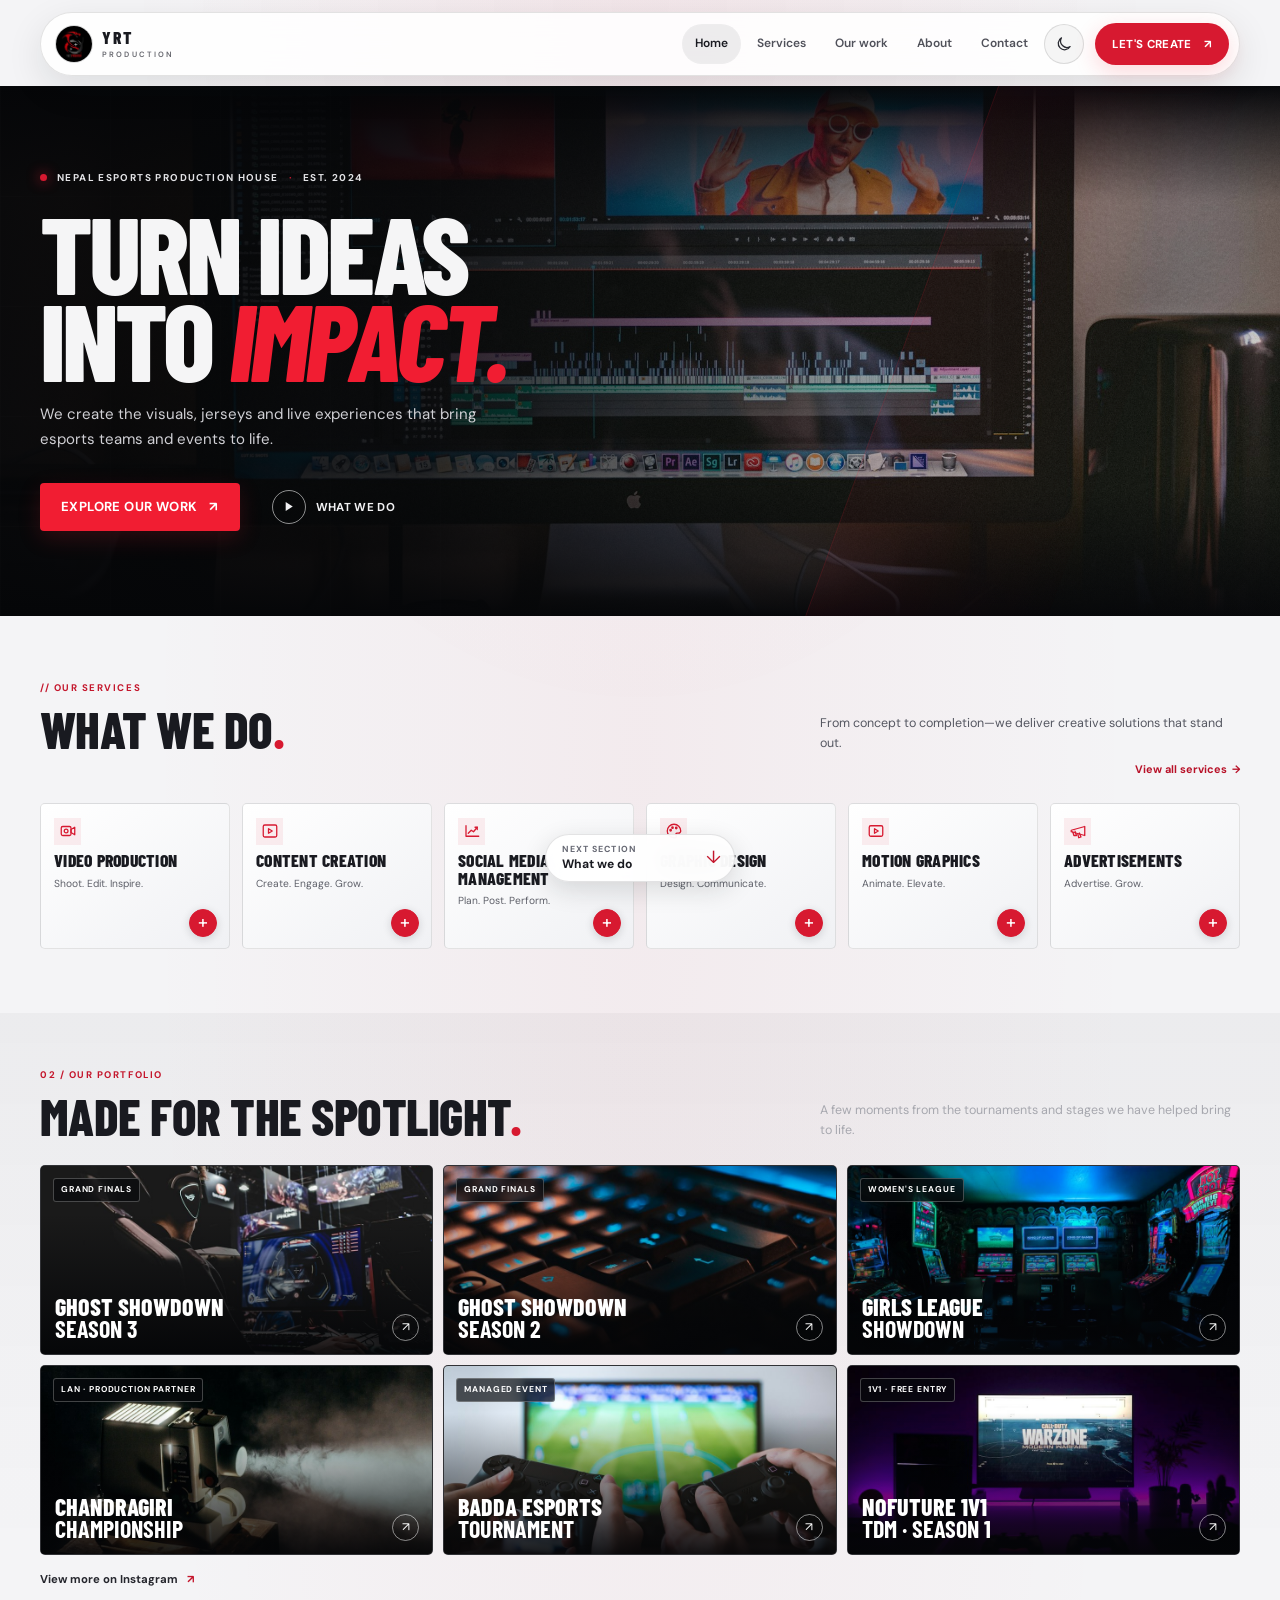
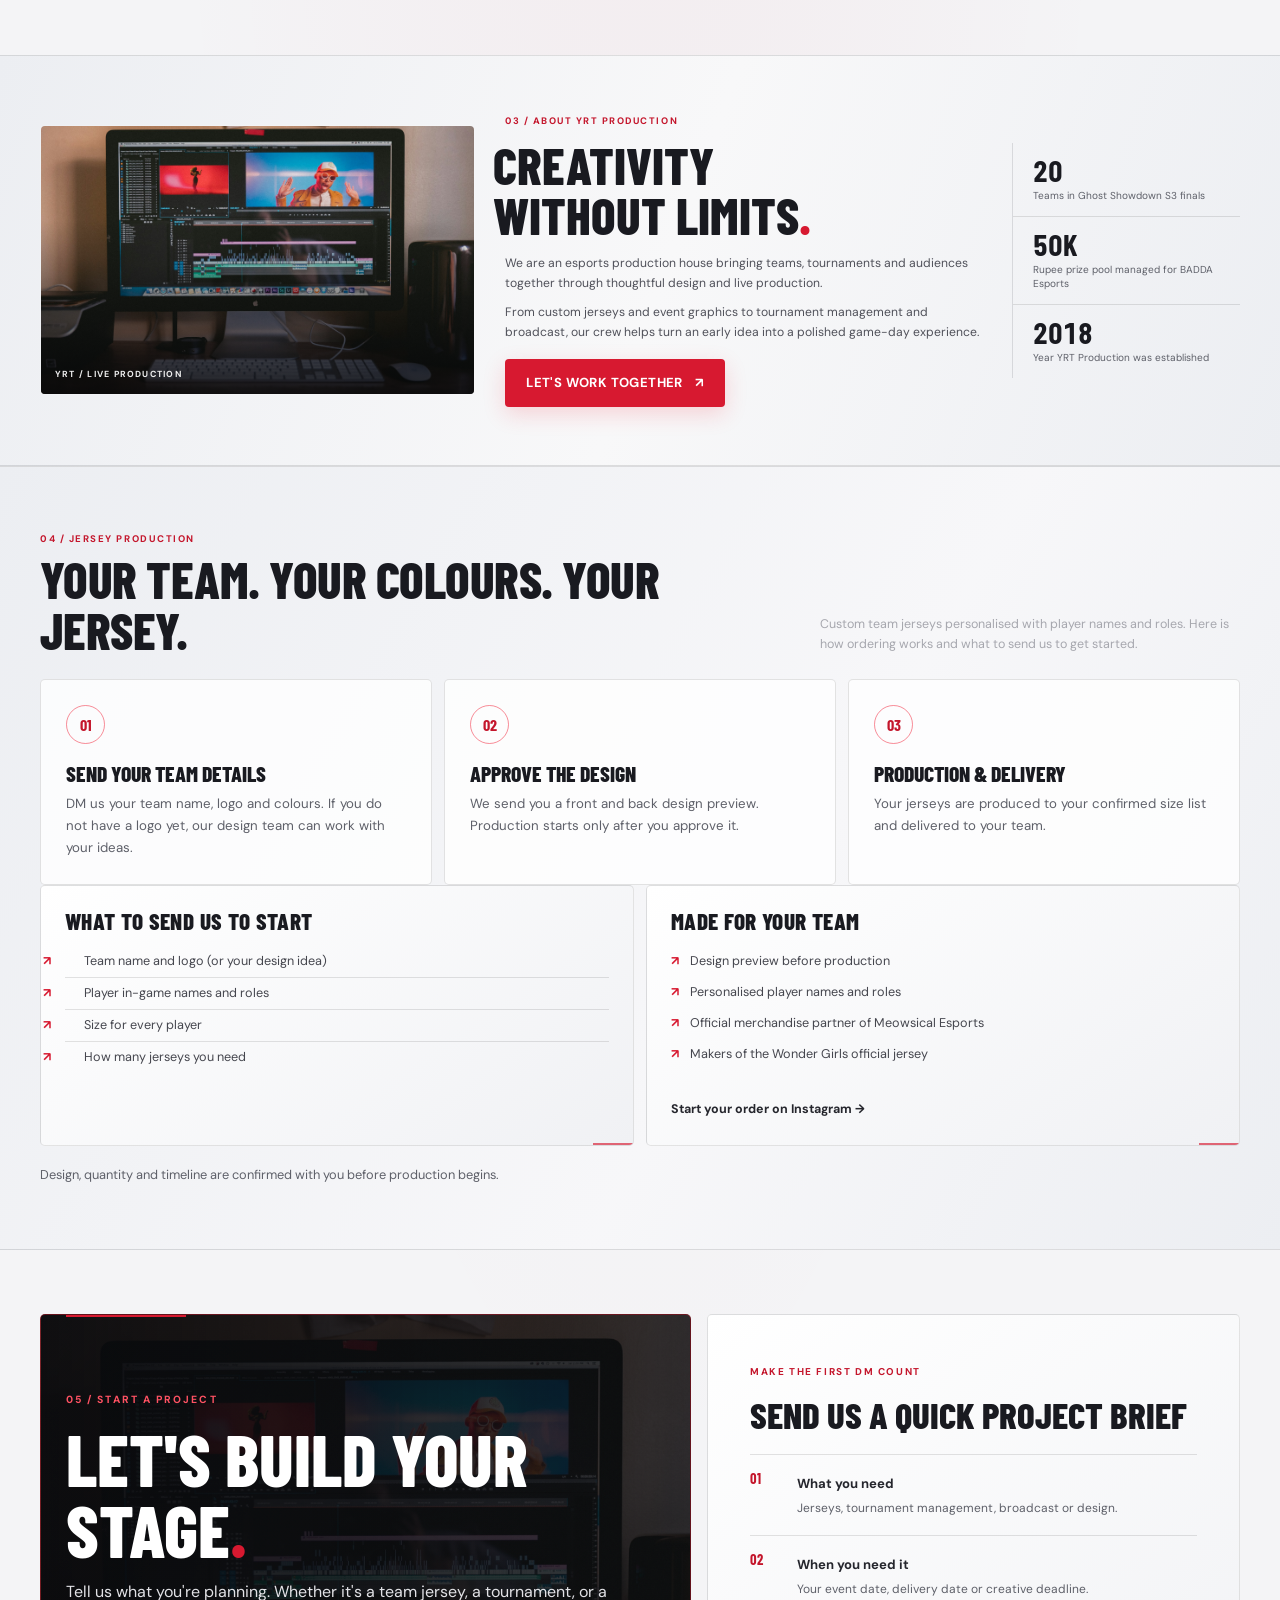
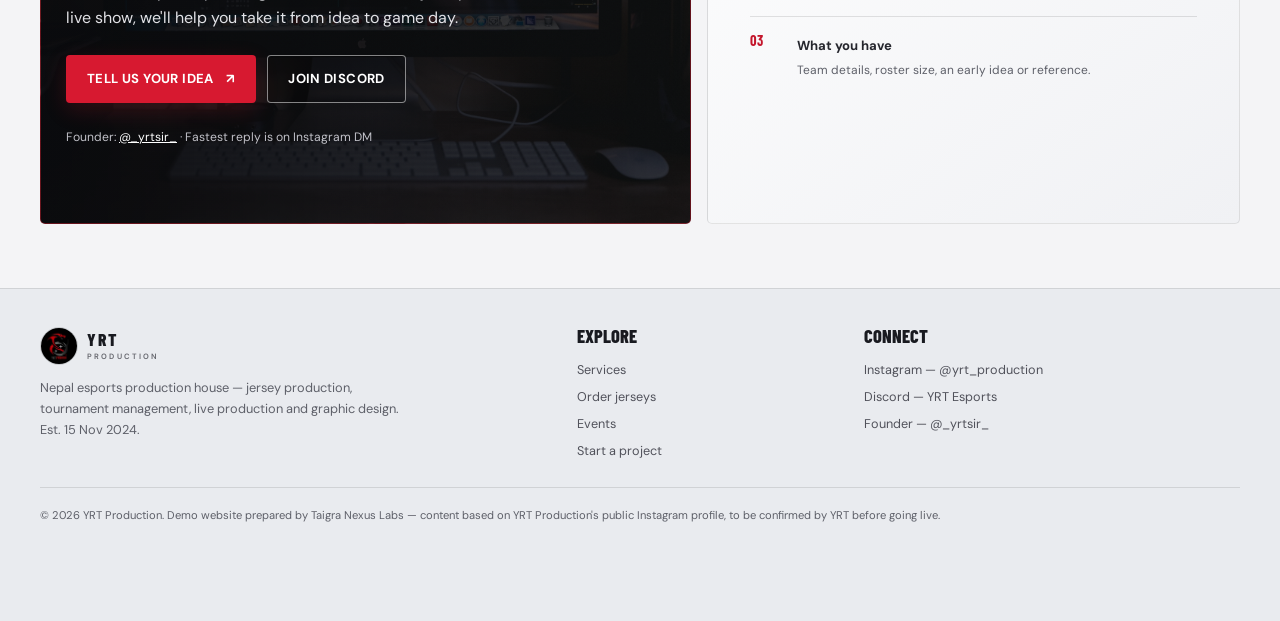
==== index.html @ e1b9b8c9 "Add files via upload" ====
<!DOCTYPE html>
<html lang="en">

<head>
  <meta charset="UTF-8">
  <meta name="viewport" content="width=device-width, initial-scale=1.0, viewport-fit=cover">
  <title>YRT Production — Turn Ideas Into Impact | Nepal Esports</title>
  <link rel="shortcut icon" href="img/logo.jpg" type="image/x-icon">
  <meta name="description"
    content="YRT Production is a Nepal esports production house: custom team jerseys, PUBG Mobile tournament management, live broadcast production and esports graphic design. Est. 2024.">
  <meta name="theme-color" content="#08090c">
  <script>
    var savedTheme = localStorage.getItem('yrt-theme');
    var initialTheme = savedTheme === 'light' || savedTheme === 'dark'
      ? savedTheme
      : (window.matchMedia('(prefers-color-scheme: light)').matches ? 'light' : 'dark');
    document.documentElement.setAttribute('data-theme', initialTheme);
  </script>
  <link rel="preconnect" href="https://fonts.googleapis.com">
  <link rel="preconnect" href="https://fonts.gstatic.com" crossorigin>
  <link href="https://fonts.googleapis.com/css2?family=Barlow+Condensed:wght@500;600;700;800;900&family=DM+Sans:wght@400;500;600;700&display=swap" rel="stylesheet">
  <link rel="stylesheet" href="style.css">
</head>

<body>

  <header>
    <div class="wrap nav">
      <a class="brand" href="#top" aria-label="YRT Production home">
        <img src="img/logo.jpg" alt="YRT Production logo — red and silver dragon emblem">
        <span>YRT <b>Production</b></span>
      </a>
      <button class="theme-toggle mobile-theme-toggle" type="button" aria-label="Switch to light mode" title="Switch to light mode">
        <svg class="theme-icon theme-icon-sun" viewBox="0 0 24 24" aria-hidden="true"><circle cx="12" cy="12" r="4"/><path d="M12 2v2m0 16v2M4.93 4.93l1.42 1.42m11.3 11.3 1.42 1.42M2 12h2m16 0h2M4.93 19.07l1.42-1.42m11.3-11.3 1.42-1.42"/></svg>
        <svg class="theme-icon theme-icon-moon" viewBox="0 0 24 24" aria-hidden="true"><path d="M20.2 15.4A8.5 8.5 0 0 1 8.6 3.8 8.5 8.5 0 1 0 20.2 15.4Z"/></svg>
      </button>
      <button class="nav-toggle" id="navToggle" aria-label="Open menu" aria-expanded="false" aria-controls="mobileMenu"><span></span><span></span></button>
      <nav class="nav-links" aria-label="Main">
        <a href="#top" class="active">Home</a>
        <a href="#services">Services</a>
        <a href="#events">Our work</a>
        <a href="#about">About</a>
        <a href="#contact">Contact</a>
        <button class="theme-toggle" type="button" aria-label="Switch to light mode" title="Switch to light mode">
          <svg class="theme-icon theme-icon-sun" viewBox="0 0 24 24" aria-hidden="true"><circle cx="12" cy="12" r="4"/><path d="M12 2v2m0 16v2M4.93 4.93l1.42 1.42m11.3 11.3 1.42 1.42M2 12h2m16 0h2M4.93 19.07l1.42-1.42m11.3-11.3 1.42-1.42"/></svg>
          <svg class="theme-icon theme-icon-moon" viewBox="0 0 24 24" aria-hidden="true"><path d="M20.2 15.4A8.5 8.5 0 0 1 8.6 3.8 8.5 8.5 0 1 0 20.2 15.4Z"/></svg>
        </button>
        <a class="btn btn-main nav-cta" href="#contact">Let's create <span aria-hidden="true">↗</span></a>
      </nav>
    </div>
    <nav class="mobile-menu wrap" id="mobileMenu" aria-label="Mobile">
      <a href="#top" class="active" aria-current="location">Home</a>
      <a href="#services">Services</a>
      <a href="#events">Our work</a>
      <a href="#about">About</a>
      <a href="#contact">Contact</a>
      <button class="theme-toggle" type="button" aria-label="Switch to light mode" title="Switch to light mode">
        <svg class="theme-icon theme-icon-sun" viewBox="0 0 24 24" aria-hidden="true"><circle cx="12" cy="12" r="4"/><path d="M12 2v2m0 16v2M4.93 4.93l1.42 1.42m11.3 11.3 1.42 1.42M2 12h2m16 0h2M4.93 19.07l1.42-1.42m11.3-11.3 1.42-1.42"/></svg>
        <svg class="theme-icon theme-icon-moon" viewBox="0 0 24 24" aria-hidden="true"><path d="M20.2 15.4A8.5 8.5 0 0 1 8.6 3.8 8.5 8.5 0 1 0 20.2 15.4Z"/></svg>
        <span class="theme-label">Light appearance</span>
      </button>
      <a class="btn btn-main nav-cta" href="#contact">Let's create <span aria-hidden="true">↗</span></a>
    </nav>
  </header>

  <main id="top">

    <div class="hero">
      <div class="wrap">
        <div class="hero-copy">
          <span class="badge"><span class="live-dot"></span> Nepal Esports Production House <i>·</i> Est. 2024</span>
          <h1>Turn ideas<br>into <span class="red">impact.</span></h1>
          <p class="lead">We create the visuals, jerseys and live experiences that bring esports teams and events to life.</p>
          <div class="hero-ctas">
            <a class="btn btn-main" href="#events">Explore our work <span aria-hidden="true">↗</span></a>
            <a class="btn btn-play" href="#services"><span class="play-icon" aria-hidden="true"><svg viewBox="0 0 24 24" focusable="false"><path d="M8 5.5v13l10-6.5z"/></svg></span><span class="play-label">What we do</span></a>
          </div>
        </div>
      </div>
    </div>

    <section id="services">
      <div class="wrap">
        <div class="sec-head">
          <span class="kicker">// Our services</span>
          <h2>What we do<span class="red">.</span></h2>
          <p>From concept to completion—we deliver creative solutions that stand out.</p>
          <a class="services-all" href="#contact">View all services <span aria-hidden="true">→</span></a>
        </div>
        <div class="grid grid-3 service-grid">
          <article class="card">
            <div class="icon" aria-hidden="true">
              <svg viewBox="0 0 24 24" fill="none" stroke="currentColor" stroke-width="1.7" stroke-linecap="round" stroke-linejoin="round"><rect x="3" y="6" width="13" height="12" rx="2"/><path d="m16 10 5-3v10l-5-3z"/><circle cx="9.5" cy="12" r="2.5"/></svg>
            </div>
            <h3>Video Production</h3>
            <p>Shoot. Edit. Inspire.</p>
            <a class="service-arrow" href="#contact" aria-label="Ask about video production">+</a>
          </article>
          <article class="card">
            <div class="icon" aria-hidden="true">
              <svg viewBox="0 0 24 24" fill="none" stroke="currentColor" stroke-width="1.7" stroke-linecap="round" stroke-linejoin="round"><rect x="3" y="4" width="18" height="16" rx="2"/><path d="m10 9 5 3-5 3z"/></svg>
            </div>
            <h3>Content Creation</h3>
            <p>Create. Engage. Grow.</p>
            <a class="service-arrow" href="#events" aria-label="Explore content creation work">+</a>
          </article>
          <article class="card">
            <div class="icon" aria-hidden="true">
              <svg viewBox="0 0 24 24" fill="none" stroke="currentColor" stroke-width="1.7" stroke-linecap="round" stroke-linejoin="round"><path d="M4 19V5m0 14h17"/><path d="m7 15 4-4 3 2 5-6"/><path d="M16 7h3v3"/></svg>
            </div>
            <h3>Social Media Management</h3>
            <p>Plan. Post. Perform.</p>
            <a class="service-arrow" href="#contact" aria-label="Ask about social media management">+</a>
          </article>
          <article class="card">
            <div class="icon" aria-hidden="true">
              <svg viewBox="0 0 24 24" fill="none" stroke="currentColor" stroke-width="1.7" stroke-linecap="round" stroke-linejoin="round"><path d="M12 3a9 9 0 1 0 0 18h1.2a2 2 0 0 0 1.5-3.3 1.7 1.7 0 0 1 1.3-2.8H18a3 3 0 0 0 3-3c0-5-4-8.9-9-8.9Z"/><circle cx="7.5" cy="11" r="1"/><circle cx="10" cy="7.5" r="1"/><circle cx="15" cy="8" r="1"/></svg>
            </div>
            <h3>Graphic Design</h3>
            <p>Design. Communicate.</p>
            <a class="service-arrow" href="#events" aria-label="Explore graphic design work">+</a>
          </article>
          <article class="card">
            <div class="icon" aria-hidden="true">
              <svg viewBox="0 0 24 24" fill="none" stroke="currentColor" stroke-width="1.7" stroke-linecap="round" stroke-linejoin="round"><rect x="3" y="5" width="18" height="14" rx="2"/><path d="m10 9 5 3-5 3z"/></svg>
            </div>
            <h3>Motion Graphics</h3>
            <p>Animate. Elevate.</p>
            <a class="service-arrow" href="#contact" aria-label="Ask about motion graphics">+</a>
          </article>
          <article class="card">
            <div class="icon" aria-hidden="true">
              <svg viewBox="0 0 24 24" fill="none" stroke="currentColor" stroke-width="1.7" stroke-linecap="round" stroke-linejoin="round"><path d="m3 11 18-5v12L3 13v-2Z"/><path d="M11.6 15.4 13 21l3-1-2.2-5.3M5 13l1.5 5H10l-2-5.8"/></svg>
            </div>
            <h3>Advertisements</h3>
            <p>Advertise. Grow.</p>
            <a class="service-arrow" href="#contact" aria-label="Ask about advertisements">+</a>
          </article>
        </div>
      </div>
    </section>

    <section id="events">
      <div class="wrap">
        <div class="sec-head">
          <span class="kicker">02 / Our portfolio</span>
          <h2>Made for the spotlight<span class="red">.</span></h2>
          <p>A few moments from the tournaments and stages we have helped bring to life.</p>
        </div>
        <div class="work-grid">
          <a class="work-card" href="https://www.instagram.com/p/Dd6UPa0k8MR/" target="_blank" rel="noopener">
            <img src="img/event-ghost.jpg" alt="Ghost Showdown Season 3 grand finals">
            <span class="tag">Grand Finals</span>
            <span class="work-title">Ghost Showdown <b>Season 3</b></span>
            <span class="work-link" aria-hidden="true">↗</span>
          </a>
          <a class="work-card" href="https://www.instagram.com/p/Dd6IGq3kx3I/" target="_blank" rel="noopener">
            <img src="img/event-finals.jpg" alt="Ghost Showdown Season 2 finals">
            <span class="tag">Grand Finals</span>
            <span class="work-title">Ghost Showdown <b>Season 2</b></span>
            <span class="work-link" aria-hidden="true">↗</span>
          </a>
          <a class="work-card" href="https://www.instagram.com/reel/DUP4SJ9k_7F/" target="_blank" rel="noopener">
            <img src="img/event-league.jpg" alt="Girls League Showdown">
            <span class="tag">Women's League</span>
            <span class="work-title">Girls League <b>Showdown</b></span>
            <span class="work-link" aria-hidden="true">↗</span>
          </a>
          <a class="work-card" href="https://www.instagram.com/p/DfMHH7wODCs/" target="_blank" rel="noopener">
            <img src="img/event-lan.jpg" alt="Chandragiri Championship LAN">
            <span class="tag">LAN · Production Partner</span>
            <span class="work-title">Chandragiri <b>Championship</b></span>
            <span class="work-link" aria-hidden="true">↗</span>
          </a>
          <a class="work-card" href="https://www.instagram.com/p/DQOOp4zEnwY/" target="_blank" rel="noopener">
            <img src="img/event-badda.jpg" alt="BADDA Esports tournament">
            <span class="tag">Managed Event</span>
            <span class="work-title">BADDA Esports <b>Tournament</b></span>
            <span class="work-link" aria-hidden="true">↗</span>
          </a>
          <a class="work-card" href="https://www.instagram.com/p/Ddp9008E6b3/" target="_blank" rel="noopener">
            <img src="img/event-tdm.jpg" alt="NOFUTURE 1v1 TDM Season 1">
            <span class="tag">1v1 · Free Entry</span>
            <span class="work-title">NOFUTURE 1v1 <b>TDM · Season 1</b></span>
            <span class="work-link" aria-hidden="true">↗</span>
          </a>
        </div>
        <a class="text-link" href="https://www.instagram.com/yrt_production/" target="_blank" rel="noopener">View more on Instagram <span aria-hidden="true">↗</span></a>
      </div>
    </section>

    <section id="about" class="about-section">
      <div class="wrap about-layout">
        <div class="about-image">
          <img src="img/production-hero.jpg" alt="YRT Production crew preparing a live production setup">
          <span class="image-caption">YRT / Live production</span>
        </div>
        <div class="about-copy">
          <span class="kicker">03 / About YRT Production</span>
          <h2>Creativity<br>without limits<span class="red">.</span></h2>
          <p>We are an esports production house bringing teams, tournaments and audiences together through thoughtful design and live production.</p>
          <p>From custom jerseys and event graphics to tournament management and broadcast, our crew helps turn an early idea into a polished game-day experience.</p>
          <a class="btn btn-main" href="#contact">Let's work together <span aria-hidden="true">↗</span></a>
        </div>
        <div class="about-stats" aria-label="YRT Production highlights">
          <div><b data-count-to="20" aria-label="20">20</b><span>Teams in Ghost Showdown S3 finals</span></div>
          <div><b data-count-to="50" data-count-suffix="K" aria-label="50K">50K</b><span>Rupee prize pool managed for BADDA Esports</span></div>
          <div><b data-count-to="2024" aria-label="2024">2024</b><span>Year YRT Production was established</span></div>
        </div>
      </div>
    </section>

    <section id="jerseys" class="alt">
      <div class="wrap">
        <div class="sec-head">
          <span class="kicker">04 / Jersey production</span>
          <h2>Your team. Your colours. <span class="jersey-title-last">Your jersey.</span></h2>
          <p>Custom team jerseys personalised with player names and roles. Here is how ordering works and what to send us to get started.</p>
        </div>
        <div class="steps">
          <div class="step">
            <div class="num" aria-hidden="true"></div>
            <h3>Send your team details</h3>
            <p>DM us your team name, logo and colours. If you do not have a logo yet, our design team can work with your ideas.</p>
          </div>
          <div class="step">
            <div class="num" aria-hidden="true"></div>
            <h3>Approve the design</h3>
            <p>We send you a front and back design preview. Production starts only after you approve it.</p>
          </div>
          <div class="step">
            <div class="num" aria-hidden="true"></div>
            <h3>Production &amp; delivery</h3>
            <p>Your jerseys are produced to your confirmed size list and delivered to your team.</p>
          </div>
        </div>
        <div class="grid grid-2 jersey-details">
          <div class="card">
            <h3>What to send us <span class="jersey-brief-title-last">to start</span></h3>
            <ul class="checklist">
              <li>Team name and logo (or your design idea)</li>
              <li>Player in-game names and roles</li>
              <li>Size for every player</li>
              <li>How many jerseys you need</li>
            </ul>
          </div>
          <div class="card">
            <h3>Made for your team</h3>
            <ul>
              <li>Design preview before production</li>
              <li>Personalised player names and roles</li>
              <li>Official merchandise partner of Meowsical Esports</li>
              <li>Makers of the Wonder Girls official jersey</li>
            </ul>
            <div class="card-cta"><a href="https://www.instagram.com/yrt_production/" target="_blank" rel="noopener">Start your order on Instagram →</a></div>
          </div>
        </div>
        <p class="note">Design, quantity and timeline are confirmed with you before production begins.</p>
      </div>
    </section>

    <section id="contact">
      <div class="wrap">
        <div class="contact-layout">
          <div class="contact-card">
            <span class="kicker">05 / Start a project</span>
            <h2>Let's build your stage<span class="red">.</span></h2>
            <p>Tell us what you're planning. Whether it's a team jersey, a tournament, or a live show, we'll help you
              take it from idea to game day.</p>
            <div class="hero-ctas">
              <a class="btn btn-main" href="https://www.instagram.com/yrt_production/" target="_blank" rel="noopener">Tell us your idea <span aria-hidden="true">↗</span></a>
              <a class="btn btn-ghost" href="https://discord.gg/3MWQ8cHmy3" target="_blank" rel="noopener">Join Discord</a>
            </div>
            <p class="note">Founder: <a href="https://www.instagram.com/_yrtsir_/" target="_blank"
                rel="noopener">@_yrtsir_</a> · Fastest reply is on Instagram DM</p>
          </div>
          <aside class="brief-card" aria-labelledby="brief-title">
            <span class="brief-tag">Make the first DM count</span>
            <h3 id="brief-title">Send us a quick project brief</h3>
            <ol class="brief-list">
              <li><span>01</span><div><b>What you need</b><p>Jerseys, tournament management, broadcast or design.</p></div></li>
              <li><span>02</span><div><b>When you need it</b><p>Your event date, delivery date or creative deadline.</p></div></li>
              <li><span>03</span><div><b>What you have</b><p>Team details, roster size, an early idea or reference.</p></div></li>
            </ol>
          </div>
        </div>
      </div>
    </section>

  </main>

  <footer id="footer">
    <div class="wrap">
      <div class="foot">
        <div>
          <a class="brand" href="#top" style="margin-bottom:12px">
            <img src="img/logo.jpg" alt="YRT Production logo">
            <span>YRT <b>Production</b></span>
          </a>
          <p>Nepal esports production house — jersey production, tournament management, live production and graphic
            design. Est. 15 Nov 2024.</p>
        </div>
        <div>
          <h3>Explore</h3>
          <a href="#services">Services</a>
          <a href="#jerseys">Order jerseys</a>
          <a href="#events">Events</a>
          <a href="#contact">Start a project</a>
        </div>
        <div>
          <h3>Connect</h3>
          <a href="https://www.instagram.com/yrt_production/" target="_blank" rel="noopener">Instagram —
            @yrt_production</a>
          <a href="https://discord.gg/3MWQ8cHmy3" target="_blank" rel="noopener">Discord — YRT Esports</a>
          <a href="https://www.instagram.com/_yrtsir_/" target="_blank" rel="noopener">Founder — @_yrtsir_</a>
        </div>
      </div>
      <p class="credit">© <span id="year">2026</span> YRT Production. Demo website prepared by Taigra Nexus Labs —
        content based on YRT Production's public Instagram profile, to be confirmed by YRT before going live.</p>
    </div>
  </footer>

  <div class="action-bar">
    <a class="btn btn-main" href="https://www.instagram.com/yrt_production/" target="_blank" rel="noopener">DM on
      Instagram</a>
    <a class="btn btn-ghost" href="https://discord.gg/3MWQ8cHmy3" target="_blank" rel="noopener">Join Discord</a>
  </div>

  <a class="section-navigator" id="sectionNavigator" href="#services" aria-label="Next section: What we do">
    <span class="section-navigator-label">Next section</span>
    <span class="section-navigator-target" id="sectionNavigatorTarget">What we do</span>
    <span class="section-navigator-arrow" aria-hidden="true">↓</span>
  </a>

  <script>
    var toggle = document.getElementById('navToggle');
    var menu = document.getElementById('mobileMenu');
    var themeToggles = document.querySelectorAll('.theme-toggle');
    var themeColor = document.querySelector('meta[name="theme-color"]');
    var currentTheme = document.documentElement.getAttribute('data-theme')
      || (window.matchMedia('(prefers-color-scheme: light)').matches ? 'light' : 'dark');
    function updateThemeControls() {
      var nextTheme = currentTheme === 'dark' ? 'light' : 'dark';
      themeToggles.forEach(function (button) {
        var label = 'Switch to ' + nextTheme + ' mode';
        button.setAttribute('aria-label', label);
        button.setAttribute('title', label);
        var text = button.querySelector('.theme-label');
        if (text) text.textContent = nextTheme === 'light' ? 'Light appearance' : 'Dark appearance';
      });
      themeColor.setAttribute('content', currentTheme === 'light' ? '#f4f4f6' : '#08090c');
    }
    function applyTheme(theme) {
      currentTheme = theme;
      document.documentElement.setAttribute('data-theme', currentTheme);
      localStorage.setItem('yrt-theme', currentTheme);
      updateThemeControls();
    }
    themeToggles.forEach(function (button) {
      button.addEventListener('click', function () {
        var nextTheme = currentTheme === 'dark' ? 'light' : 'dark';
        var origin = { x: 0, y: 0 };
        var radius = Math.hypot(window.innerWidth, window.innerHeight);
        if (window.matchMedia('(prefers-reduced-motion: reduce)').matches) {
          applyTheme(nextTheme);
        } else if (document.startViewTransition) {
          var transition = document.startViewTransition(function () { applyTheme(nextTheme); });
          transition.ready.then(function () {
            document.documentElement.animate(
              {
                clipPath: [
                  'circle(0px at ' + origin.x + 'px ' + origin.y + 'px)',
                  'circle(' + radius + 'px at ' + origin.x + 'px ' + origin.y + 'px)'
                ]
              },
              {
                duration: 1300,
                easing: 'cubic-bezier(.16, 1, .3, 1)',
                pseudoElement: '::view-transition-new(root)'
              }
            );
          }).catch(function (error) {
            console.error('Theme transition could not start.', error);
          });
        } else {
          document.documentElement.classList.add('theme-transition');
          applyTheme(nextTheme);
          window.setTimeout(function () {
            document.documentElement.classList.remove('theme-transition');
          }, 550);
        }
      });
    });
    updateThemeControls();
    function closeMobileMenu(restoreFocus) {
      if (!menu.classList.contains('open')) return;
      menu.classList.remove('open');
      toggle.setAttribute('aria-expanded', 'false');
      toggle.setAttribute('aria-label', 'Open menu');
      if (restoreFocus) toggle.focus();
    }
    toggle.addEventListener('click', function () {
      var open = menu.classList.toggle('open');
      toggle.setAttribute('aria-expanded', open ? 'true' : 'false');
      toggle.setAttribute('aria-label', open ? 'Close menu' : 'Open menu');
    });
    document.addEventListener('click', function (e) {
      if (!menu.contains(e.target) && !toggle.contains(e.target)) {
        closeMobileMenu(false);
      }
    });
    menu.addEventListener('click', function (e) {
      if (e.target.closest('a')) {
        closeMobileMenu(false);
      }
    });
    window.addEventListener('resize', function () {
      if (window.innerWidth > 680) closeMobileMenu(false);
    });
    var navLinks = document.querySelectorAll('.nav-links a[href^="#"], .mobile-menu a[href^="#"]');
    var navSections = [
      { id: 'top', element: document.querySelector('.hero') },
      { id: 'services', element: document.getElementById('services') },
      { id: 'events', element: document.getElementById('events') },
      { id: 'about', element: document.getElementById('about') },
      { id: 'contact', element: document.getElementById('contact') }
    ]
      .filter(function (section) { return section.element; });
    var sectionNavigator = document.getElementById('sectionNavigator');
    var sectionNavigatorTarget = document.getElementById('sectionNavigatorTarget');
    var scrollSections = [
      { id: 'top', label: 'Home', element: document.querySelector('.hero') },
      { id: 'services', label: 'What we do', element: document.getElementById('services') },
      { id: 'events', label: 'Our work', element: document.getElementById('events') },
      { id: 'about', label: 'About YRT', element: document.getElementById('about') },
      { id: 'jerseys', label: 'Jerseys', element: document.getElementById('jerseys') },
      { id: 'contact', label: 'Contact', element: document.getElementById('contact') },
      { id: 'footer', label: 'Connect', element: document.querySelector('footer') }
    ].filter(function (section) { return section.element; });
    function updateSectionNavigator() {
      var currentPosition = window.scrollY + window.innerHeight * .42;
      var currentIndex = 0;
      scrollSections.forEach(function (section, index) {
        if (section.element.getBoundingClientRect().top + window.scrollY <= currentPosition) {
          currentIndex = index;
        }
      });
      if (window.scrollY + window.innerHeight >= document.documentElement.scrollHeight - 2) {
        currentIndex = scrollSections.length - 1;
      }
      var nextIndex = currentIndex === scrollSections.length - 1 ? 0 : currentIndex + 1;
      var nextSection = scrollSections[nextIndex];
      var isHome = nextIndex === 0;
      sectionNavigator.classList.toggle('is-returning', isHome);
      sectionNavigator.setAttribute('href', '#' + nextSection.id);
      sectionNavigator.setAttribute('aria-label', isHome ? 'Back to top' : 'Next section: ' + nextSection.label);
      sectionNavigatorTarget.textContent = isHome ? 'Back to top' : nextSection.label;
      sectionNavigator.querySelector('.section-navigator-label').textContent = isHome ? 'Return' : 'Next section';
      sectionNavigator.querySelector('.section-navigator-arrow').textContent = isHome ? '↑' : '↓';
    }
    updateSectionNavigator();
    window.addEventListener('scroll', updateSectionNavigator, { passive: true });
    window.addEventListener('resize', updateSectionNavigator);
    if ('IntersectionObserver' in window) {
      var sectionObserver = new IntersectionObserver(function (entries) {
        entries.forEach(function (entry) {
          if (!entry.isIntersecting) return;
          var section = navSections.find(function (item) { return item.element === entry.target; });
          if (!section) return;
          navLinks.forEach(function (link) {
            var active = link.getAttribute('href') === '#' + section.id;
            link.classList.toggle('active', active);
            if (active) {
              link.setAttribute('aria-current', 'location');
            } else {
              link.removeAttribute('aria-current');
            }
          });
        });
      }, { rootMargin: '-25% 0px -65% 0px' });
      navSections.forEach(function (section) { sectionObserver.observe(section.element); });
    }
    document.addEventListener('keydown', function (e) {
      if (e.key === 'Escape' && menu.classList.contains('open')) {
        closeMobileMenu(true);
      }
    });
    if ('IntersectionObserver' in window && !window.matchMedia('(prefers-reduced-motion: reduce)').matches) {
      var revealElements = document.querySelectorAll(
        '.sec-head, .service-grid .card, .work-grid .work-card, .about-image, .about-copy, ' +
        '.about-stats > div, .steps .step, .jersey-details > .card, .contact-card, .brief-card, ' +
        '.brief-list > li, footer .foot > div'
      );
      document.querySelectorAll('.sec-head h2, .about-copy h2, .contact-card h2').forEach(function (heading) {
        heading.setAttribute('data-type-reveal', '');
      });
      var revealGroup = null;
      var revealIndex = 0;
      revealElements.forEach(function (element) {
        if (element.parentElement !== revealGroup) {
          revealGroup = element.parentElement;
          revealIndex = 0;
        }
        element.setAttribute('data-reveal', '');
        element.style.setProperty('--reveal-delay', (revealIndex * 75) + 'ms');
        revealIndex += 1;
      });
      document.documentElement.classList.add('motion-ready');
      function countUp(element) {
        var target = Number(element.getAttribute('data-count-to'));
        var suffix = element.getAttribute('data-count-suffix') || '';
        var start = performance.now();
        var duration = 1400;
        function update(now) {
          var progress = Math.min((now - start) / duration, 1);
          var eased = 1 - Math.pow(1 - progress, 4);
          element.textContent = Math.round(target * eased) + suffix;
          if (progress < 1) window.requestAnimationFrame(update);
        }
        window.requestAnimationFrame(update);
      }
      var revealObserver = new IntersectionObserver(function (entries, observer) {
        entries.forEach(function (entry) {
          if (!entry.isIntersecting) return;
          entry.target.classList.add('is-visible');
          entry.target.querySelectorAll('[data-count-to]').forEach(countUp);
          observer.unobserve(entry.target);
        });
      }, { threshold: 0.12, rootMargin: '0px 0px -36px 0px' });
      revealElements.forEach(function (element) { revealObserver.observe(element); });
    }
    document.getElementById('year').textContent = new Date().getFullYear();
  </script>
</body>

</html>
---- style.css ----
:root {
  color-scheme: dark;
  --bg: #08090c;
  --panel: #101115;
  --panel-2: #15161b;
  --line: rgba(255, 255, 255, .1);
  --muted: #a4a5ad;
  --white: #f5f5f6;
  --red: #f11d32;
  --red-bright: #ff3344;
  --font-display: "Barlow Condensed", Impact, sans-serif;
  --font-body: "DM Sans", system-ui, sans-serif;
}

* {
  box-sizing: border-box;
  margin: 0;
  padding: 0;
}

html {
  scroll-behavior: smooth;
  scroll-padding-top: 84px;
}

body {
  min-width: 320px;
  background: var(--bg);
  color: var(--white);
  font: 16px/1.65 var(--font-body);
  overflow-x: hidden;
}

body::before {
  position: fixed;
  z-index: -1;
  inset: 0;
  content: "";
  pointer-events: none;
  background: radial-gradient(ellipse at 50% 0, rgba(62, 18, 25, .16), transparent 58%);
}

@media (prefers-reduced-motion: reduce) {
  html {
    scroll-behavior: auto;
  }

  *,
  *::before,
  *::after {
    animation-duration: .01ms !important;
    transition-duration: .01ms !important;
  }
}

img {
  display: block;
  max-width: 100%;
}

a {
  color: inherit;
}

a:focus-visible,
button:focus-visible,
summary:focus-visible {
  outline: 2px solid var(--red-bright);
  outline-offset: 4px;
}

h1,
h2,
h3 {
  font-family: var(--font-display);
  font-weight: 800;
  line-height: .98;
  text-transform: uppercase;
}

.wrap {
  width: min(1200px, calc(100% - 48px));
  margin-inline: auto;
}

.red {
  color: var(--red);
}

.btn {
  min-height: 48px;
  display: inline-flex;
  align-items: center;
  justify-content: center;
  gap: 12px;
  padding: 12px 20px;
  border: 1px solid transparent;
  border-radius: 5px;
  font-size: .82rem;
  font-weight: 700;
  letter-spacing: .03em;
  text-decoration: none;
  text-transform: uppercase;
  transition: background .2s ease, border-color .2s ease, transform .2s ease;
}

.btn:hover {
  transform: translateY(-2px);
}

.btn-main {
  color: #fff;
  background: var(--red);
  box-shadow: 0 8px 26px rgba(241, 29, 50, .2);
}

.btn-main:hover {
  background: #d60e24;
}

.btn-ghost {
  color: var(--white);
  border-color: rgba(255, 255, 255, .3);
  background: rgba(0, 0, 0, .24);
}

.btn-ghost:hover {
  border-color: var(--red);
}

/* Navigation */
header {
  position: sticky;
  top: 0;
  z-index: 20;
  border-bottom: 1px solid rgba(255, 255, 255, .08);
  background: rgba(8, 9, 12, .88);
  backdrop-filter: blur(18px);
}

.nav {
  min-height: 76px;
  display: flex;
  align-items: center;
  gap: 24px;
}

.brand {
  display: inline-flex;
  align-items: center;
  gap: 10px;
  text-decoration: none;
}

.brand img {
  width: 43px;
  height: 43px;
  object-fit: cover;
  border: 1px solid rgba(255, 255, 255, .2);
  border-radius: 50%;
}

.brand span {
  color: #fff;
  font: 800 1.1rem/1 var(--font-display);
  letter-spacing: .12em;
  text-transform: uppercase;
}

.brand span b {
  display: block;
  margin-top: 4px;
  color: #aaa;
  font: 600 .48rem/1 var(--font-body);
  letter-spacing: .28em;
}

.nav-links {
  display: flex;
  align-items: center;
  gap: clamp(16px, 2.7vw, 34px);
  margin-left: auto;
}

.nav-links>a:not(.btn) {
  position: relative;
  color: #d1d1d5;
  font-size: .77rem;
  font-weight: 600;
  text-decoration: none;
  transition: color .2s ease;
}

.nav-links>a:not(.btn)::after {
  position: absolute;
  right: 0;
  bottom: -9px;
  left: 0;
  height: 2px;
  content: "";
  transform: scaleX(0);
  transform-origin: left;
  background: var(--red);
  transition: transform .2s ease;
}

.nav-links>a:not(.btn):hover,
.nav-links>a.active {
  color: #fff;
}

.nav-links>a:not(.btn):hover::after,
.nav-links>a.active::after {
  transform: scaleX(1);
}

.nav-cta {
  min-height: 40px;
  padding: 9px 15px;
  font-size: .72rem;
}

.nav-toggle {
  display: none;
}

.mobile-menu {
  display: none;
}

/* Hero */
.hero {
  position: relative;
  min-height: 690px;
  display: flex;
  align-items: center;
  overflow: hidden;
  border-bottom: 1px solid var(--line);
  background-color: #08090c;
  background-image:
    linear-gradient(90deg, rgba(5, 6, 8, .97) 0%, rgba(5, 6, 8, .88) 34%, rgba(5, 6, 8, .38) 66%, rgba(5, 6, 8, .25) 100%),
    linear-gradient(0deg, #08090c 0%, transparent 28%, rgba(8, 9, 12, .12) 76%, #08090c 100%),
    url("img/production-hero.jpg");
  background-position: center, center, center 43%;
  background-size: cover;
}

.hero::before {
  position: absolute;
  inset: 0;
  content: "";
  pointer-events: none;
  opacity: .14;
  background-image: linear-gradient(rgba(255, 255, 255, .09) 1px, transparent 1px), linear-gradient(90deg, rgba(255, 255, 255, .09) 1px, transparent 1px);
  background-size: 90px 90px;
  mask-image: linear-gradient(90deg, #000, transparent 80%);
}

.hero::after {
  position: absolute;
  top: -20%;
  right: -14%;
  width: 48vw;
  height: 120%;
  content: "";
  transform: skewX(-20deg);
  border-left: 1px solid rgba(241, 29, 50, .28);
  background: linear-gradient(90deg, rgba(241, 29, 50, .09), transparent 45%);
  pointer-events: none;
}

.hero>.wrap {
  position: relative;
  z-index: 1;
  padding-top: 52px;
  padding-bottom: 42px;
}

.hero-copy {
  position: relative;
  z-index: 2;
  width: 54%;
  max-width: 650px;
}

.hero .badge {
  display: inline-flex;
  align-items: center;
  gap: 10px;
  margin-bottom: 25px;
  color: #e3e3e6;
  font-size: .68rem;
  font-weight: 700;
  letter-spacing: .17em;
  text-transform: uppercase;
}

.badge i {
  color: var(--red);
  font-style: normal;
}

.live-dot,
.frame-readout i {
  width: 7px;
  height: 7px;
  border-radius: 50%;
  background: var(--red);
  box-shadow: 0 0 13px var(--red);
}

.hero h1 {
  max-width: 690px;
  margin-bottom: 22px;
  font-size: clamp(4rem, 8.2vw, 7.5rem);
  letter-spacing: -.025em;
  line-height: .78;
}

.hero h1 .red {
  display: inline-block;
  font-style: italic;
}

.hero p.lead {
  max-width: 510px;
  margin-bottom: 28px;
  color: #c1c1c8;
  font-size: 1rem;
}

.hero-ctas {
  display: flex;
  flex-wrap: wrap;
  align-items: center;
  gap: 12px;
  margin-bottom: 0;
}

.btn-play {
  color: #f1f1f3;
  font-size: .77rem;
  line-height: 1;
  text-decoration: none;
}

.hero .btn-play {
  align-items: center;
  justify-content: center;
}

.play-label {
  display: inline-block;
  line-height: 1;
  transform: translateY(1px);
}

.play-icon {
  width: 35px;
  height: 35px;
  flex: 0 0 auto;
  display: grid;
  place-items: center;
  border: 1px solid rgba(255, 255, 255, .55);
  border-radius: 50%;
}

.play-icon svg {
  width: 17px;
  height: 17px;
  display: block;
  fill: currentColor;
}

.hero-frame {
  position: absolute;
  top: 18%;
  right: 5%;
  width: min(45%, 465px);
  height: 50%;
  border: 1px solid rgba(255, 255, 255, .22);
  pointer-events: none;
}

.frame-corner {
  position: absolute;
  width: 20px;
  height: 20px;
  border-color: var(--red-bright);
  border-style: solid;
}

.frame-top-left {
  top: -1px;
  left: -1px;
  border-width: 2px 0 0 2px;
}

.frame-top-right {
  top: -1px;
  right: -1px;
  border-width: 2px 2px 0 0;
}

.frame-bottom-left {
  bottom: -1px;
  left: -1px;
  border-width: 0 0 2px 2px;
}

.frame-bottom-right {
  right: -1px;
  bottom: -1px;
  border-width: 0 2px 2px 0;
}

.frame-label,
.frame-readout {
  position: absolute;
  top: 14px;
  color: #eee;
  font-size: .53rem;
  font-weight: 700;
  letter-spacing: .16em;
}

.frame-label {
  left: 15px;
}

.frame-readout {
  right: 15px;
  display: inline-flex;
  align-items: center;
  gap: 7px;
  color: #ffb6bd;
}

.frame-readout i {
  width: 5px;
  height: 5px;
}

.frame-readout b {
  color: #ddd;
  font-weight: 500;
}

.frame-crosshair {
  position: absolute;
  top: 50%;
  left: 50%;
  color: rgba(255, 255, 255, .65);
  font-size: 1.3rem;
  transform: translate(-50%, -50%);
}

.scroll-hint {
  position: absolute;
  right: 0;
  bottom: 56px;
  display: flex;
  align-items: center;
  gap: 12px;
  color: #c9c9ce;
  font-size: .65rem;
  letter-spacing: .1em;
  text-decoration: none;
  text-transform: uppercase;
}

.scroll-hint b {
  color: var(--red);
  font-size: 1rem;
}

.stats {
  display: grid;
  grid-template-columns: repeat(4, 1fr);
  max-width: 790px;
  margin-top: 76px;
  border-top: 1px solid rgba(255, 255, 255, .22);
}

.stat {
  min-height: 77px;
  padding: 15px 20px 4px 0;
  border-right: 1px solid rgba(255, 255, 255, .15);
  background: transparent;
}

.stat+.stat {
  padding-left: 20px;
}

.stat:last-child {
  border-right: 0;
}

.stat b {
  display: block;
  color: #fff;
  font: 700 1.75rem/.95 var(--font-display);
}

.stat b span {
  display: inline;
  color: var(--red);
}

.stat b span {
  color: var(--red);
}

.stat span {
  display: block;
  max-width: 170px;
  margin-top: 7px;
  color: #a5a6ad;
  font-size: .65rem;
  line-height: 1.4;
}

/* Section system */
section {
  position: relative;
  padding: 96px 0;
}

.sec-head {
  position: relative;
  max-width: 670px;
  margin-bottom: 34px;
}

.sec-head .kicker {
  display: block;
  margin-bottom: 14px;
  color: var(--red-bright);
  font-size: .65rem;
  font-weight: 700;
  letter-spacing: .2em;
  text-transform: uppercase;
}

.sec-head h2 {
  margin-bottom: 14px;
  font-size: clamp(2.7rem, 6vw, 4.3rem);
  letter-spacing: -.015em;
}

.sec-head p {
  max-width: 600px;
  color: var(--muted);
  font-size: .91rem;
}

.sec-head::after {
  position: absolute;
  top: 12px;
  right: 0;
  width: 52px;
  height: 2px;
  content: "";
  background: var(--red);
}

.grid {
  display: grid;
  gap: 15px;
}

.grid-2 {
  grid-template-columns: repeat(2, minmax(0, 1fr));
}

.grid-3 {
  grid-template-columns: repeat(3, minmax(0, 1fr));
}

.grid-4 {
  grid-template-columns: repeat(4, minmax(0, 1fr));
}

.card {
  position: relative;
  display: flex;
  flex-direction: column;
  gap: 12px;
  min-width: 0;
  padding: 24px;
  overflow: hidden;
  border: 1px solid var(--line);
  border-radius: 8px;
  background: linear-gradient(145deg, rgba(23, 24, 29, .92), rgba(13, 14, 17, .96));
  transition: border-color .24s ease, transform .24s ease, background .24s ease;
}

.card:hover {
  transform: translateY(-5px);
  border-color: rgba(241, 29, 50, .58);
  background: #15161b;
}

.card::after {
  position: absolute;
  right: 0;
  bottom: 0;
  width: 40px;
  height: 2px;
  content: "";
  background: var(--red);
  opacity: .65;
}

.card .icon {
  width: 48px;
  height: 48px;
  display: grid;
  place-items: center;
  border: 1px solid rgba(241, 29, 50, .35);
  border-radius: 6px;
  background: rgba(241, 29, 50, .1);
  color: var(--red-bright);
}

.card .icon svg {
  width: 23px;
  height: 23px;
}

.card h3 {
  font-size: 1.45rem;
  letter-spacing: .015em;
}

.card p {
  color: var(--muted);
  font-size: .85rem;
}

.card ul {
  margin: 2px 0 6px;
  list-style: none;
}

.card ul li {
  position: relative;
  padding: 5px 0 5px 19px;
  color: #d5d5da;
  font-size: .79rem;
}

.card ul li::before {
  position: absolute;
  left: 0;
  color: var(--red);
  content: "↗";
  font-weight: 700;
}

.card .card-cta {
  margin-top: auto;
  padding-top: 7px;
}

.card .card-cta a {
  color: #fff;
  font-size: .78rem;
  font-weight: 700;
  text-decoration: none;
}

.card .card-cta a:hover {
  color: var(--red-bright);
}

.alt {
  border-block: 1px solid var(--line);
  background: linear-gradient(120deg, #101115, #0c0d10 60%, #111014);
}

.steps {
  display: grid;
  grid-template-columns: repeat(3, 1fr);
  gap: 15px;
  counter-reset: step;
}

.step {
  min-height: 190px;
  padding: 25px;
  border: 1px solid var(--line);
  border-radius: 8px;
  background: rgba(8, 9, 12, .62);
}

.step .num {
  width: 39px;
  height: 39px;
  display: grid;
  place-items: center;
  margin-bottom: 19px;
  border: 1px solid rgba(241, 29, 50, .5);
  border-radius: 50%;
  color: var(--red-bright);
  font: 700 1rem var(--font-display);
}

.step .num::before {
  counter-increment: step;
  content: "0" counter(step);
}

.step h3 {
  margin-bottom: 9px;
  font-size: 1.35rem;
}

.step p {
  color: var(--muted);
  font-size: .83rem;
}

.checklist {
  list-style: none;
}

.checklist li {
  padding: 9px 0 9px 23px;
  border-bottom: 1px solid var(--line);
  color: #d6d6db;
  font-size: .84rem;
}

.checklist li:last-child {
  border-bottom: 0;
}

.checklist li::before {
  position: absolute;
  margin-left: -22px;
  color: var(--red);
  content: "✦";
}

.note {
  margin-top: 18px;
  color: #92939c;
  font-size: .8rem;
}

/* Portfolio/event cards */
.event {
  padding-top: 185px;
}

.event::before {
  position: absolute;
  inset: 0 0 auto;
  height: 160px;
  content: "";
  background-position: center;
  background-size: cover;
  opacity: .84;
  mask-image: linear-gradient(#000 0%, #000 62%, transparent 100%);
  transition: transform .45s ease, opacity .3s ease;
}

.event:hover::before {
  transform: scale(1.05);
  opacity: 1;
}

.event:nth-child(1)::before {
  background-image: linear-gradient(90deg, rgba(5, 6, 9, .12), rgba(5, 6, 9, .15)), url("img/event-ghost.jpg");
}

.event:nth-child(2)::before {
  background-image: linear-gradient(90deg, rgba(5, 6, 9, .12), rgba(5, 6, 9, .15)), url("img/event-finals.jpg");
}

.event:nth-child(3)::before {
  background-image: linear-gradient(90deg, rgba(5, 6, 9, .12), rgba(5, 6, 9, .15)), url("img/event-league.jpg");
}

.event:nth-child(4)::before {
  background-image: linear-gradient(90deg, rgba(5, 6, 9, .12), rgba(5, 6, 9, .15)), url("img/event-lan.jpg");
}

.event:nth-child(5)::before {
  background-image: linear-gradient(90deg, rgba(5, 6, 9, .12), rgba(5, 6, 9, .15)), url("img/event-badda.jpg");
}

.event:nth-child(6)::before {
  background-image: linear-gradient(90deg, rgba(5, 6, 9, .12), rgba(5, 6, 9, .15)), url("img/event-tdm.jpg");
}

.event .tag {
  position: absolute;
  z-index: 1;
  top: 15px;
  left: 15px;
  padding: 5px 9px;
  border: 1px solid rgba(255, 255, 255, .25);
  border-radius: 3px;
  background: rgba(8, 9, 12, .72);
  color: #fff;
  font-size: .58rem;
  font-weight: 700;
  letter-spacing: .12em;
  text-transform: uppercase;
  backdrop-filter: blur(8px);
}

.event .facts {
  color: #a1a2a9;
  font-size: .77rem;
}

.event .facts b {
  color: #f3f3f4;
}

.alt .card {
  background: rgba(8, 9, 12, .55);
}

/* Project kickoff */
.contact-layout {
  display: grid;
  grid-template-columns: 1.1fr .9fr;
  gap: 16px;
  align-items: stretch;
}

.contact-card {
  position: relative;
  min-height: 100%;
  display: flex;
  flex-direction: column;
  align-items: flex-start;
  justify-content: center;
  padding: clamp(36px, 7vw, 76px) 25px;
  overflow: hidden;
  border: 1px solid rgba(241, 29, 50, .38);
  border-radius: 8px;
  background:
    linear-gradient(90deg, rgba(9, 10, 13, .97), rgba(9, 10, 13, .76)),
    url("img/production-hero.jpg") center 48% / cover;
  text-align: left;
}

.contact-card::before {
  position: absolute;
  top: 0;
  left: 25px;
  width: 120px;
  height: 2px;
  content: "";
  background: var(--red);
}

.contact-card .kicker {
  margin-bottom: 15px;
  color: var(--red-bright);
  font-size: .65rem;
  font-weight: 700;
  letter-spacing: .2em;
  text-transform: uppercase;
}

.contact-card h2 {
  margin-bottom: 14px;
  font-size: clamp(2.7rem, 6vw, 4.5rem);
}

.contact-card p {
  max-width: 560px;
  margin: 0 0 24px;
  color: #c1c1c8;
}

.contact-card .hero-ctas {
  justify-content: flex-start;
}

.contact-card .note {
  margin-top: 24px;
  margin-bottom: 0;
  font-size: .76rem;
}

.contact-card .note a {
  color: #fff;
}

.brief-card {
  padding: clamp(26px, 4vw, 42px);
  border: 1px solid var(--line);
  border-radius: 8px;
  background: linear-gradient(145deg, #15161b, #0d0e11);
}

.brief-tag {
  display: inline-block;
  margin-bottom: 15px;
  color: var(--red-bright);
  font-size: .62rem;
  font-weight: 700;
  letter-spacing: .16em;
  text-transform: uppercase;
}

.brief-card h3 {
  margin-bottom: 22px;
  font-size: clamp(1.7rem, 3vw, 2.3rem);
}

.brief-list {
  display: grid;
  gap: 16px;
  list-style: none;
}

.brief-list li {
  display: grid;
  grid-template-columns: 35px 1fr;
  gap: 12px;
  align-items: start;
  padding-top: 15px;
  border-top: 1px solid var(--line);
}

.brief-list li>span {
  color: var(--red-bright);
  font: 700 .9rem var(--font-display);
}

.brief-list b {
  color: #f5f5f6;
  font-size: .82rem;
}

.brief-list p {
  margin-top: 3px;
  color: var(--muted);
  font-size: .75rem;
}

/* Footer and mobile action */
footer {
  padding: 48px 0 25px;
  border-top: 1px solid var(--line);
  background: #07080a;
}

.foot {
  display: grid;
  grid-template-columns: 2fr 1fr 1.5fr;
  gap: 36px;
}

footer .brand {
  margin-bottom: 12px;
}

footer h3 {
  margin-bottom: 12px;
  font-size: 1.15rem;
}

footer a:not(.brand) {
  display: block;
  padding: 3px 0;
  color: #b4b5bc;
  font-size: .79rem;
  text-decoration: none;
}

footer a:not(.brand):hover {
  color: var(--red-bright);
}

footer p {
  max-width: 380px;
  color: #8f9098;
  font-size: .8rem;
}

.credit {
  max-width: none;
  margin-top: 30px;
  padding-top: 18px;
  border-top: 1px solid var(--line);
  font-size: .7rem;
}

.action-bar {
  display: none;
}

@media (max-width: 900px) {
  .wrap {
    width: min(100% - 36px, 720px);
  }

  .nav {
    min-height: 68px;
  }

  .nav-links {
    gap: 16px;
  }

  .nav-links>a:not(.btn) {
    font-size: .7rem;
  }

  .hero {
    min-height: 650px;
    background-position: center, center, 60% center;
  }

  .hero-copy {
    width: 48%;
  }

  .hero-frame {
    right: 2%;
    width: 42%;
  }

  .hero h1 {
    font-size: clamp(3.8rem, 8vw, 5.3rem);
  }

  .grid-4 {
    grid-template-columns: repeat(2, minmax(0, 1fr));
  }

  .grid-3 {
    grid-template-columns: repeat(2, minmax(0, 1fr));
  }

  section {
    padding: 78px 0;
  }
}

@media (max-width: 680px) {
  body {
    padding-bottom: calc(72px + env(safe-area-inset-bottom));
  }

  .wrap {
    width: calc(100% - 36px);
  }

  .nav {
    min-height: 64px;
  }

  .brand img {
    width: 39px;
    height: 39px;
  }

  .nav-links {
    display: none;
  }

  .nav-toggle {
    width: 44px;
    height: 44px;
    display: flex;
    flex-direction: column;
    align-items: center;
    justify-content: center;
    gap: 6px;
    margin-left: auto;
    border: 1px solid var(--line);
    border-radius: 5px;
    background: #111216;
    cursor: pointer;
  }

  .nav-toggle span {
    width: 17px;
    height: 1px;
    background: #fff;
    transition: transform .2s ease;
  }

  .nav-toggle[aria-expanded="true"] span:first-child {
    transform: translateY(3.5px) rotate(45deg);
  }

  .nav-toggle[aria-expanded="true"] span:last-child {
    transform: translateY(-3.5px) rotate(-45deg);
  }

  .mobile-menu {
    width: 100%;
    padding: 3px 18px 14px;
    border-top: 1px solid var(--line);
    background: rgba(8, 9, 12, .97);
  }

  .mobile-menu.open {
    display: block;
  }

  .mobile-menu a {
    display: block;
    padding: 12px 0;
    border-bottom: 1px solid rgba(255, 255, 255, .07);
    color: #e5e5e8;
    font-size: .83rem;
    font-weight: 600;
    text-decoration: none;
  }

  .mobile-menu a:last-child {
    border-bottom: 0;
  }

  .hero {
    min-height: 740px;
    align-items: flex-start;
    background-image: linear-gradient(90deg, rgba(5, 6, 8, .93), rgba(5, 6, 8, .55)), linear-gradient(0deg, #08090c 0%, transparent 40%, rgba(8, 9, 12, .2) 85%, #08090c 100%), url("img/production-hero.jpg");
    background-position: center, center, 61% center;
  }

  .hero::after {
    right: -38%;
    width: 75vw;
  }

  .hero>.wrap {
    padding-top: 65px;
    padding-bottom: 26px;
  }

  .hero-copy {
    width: 100%;
    max-width: 500px;
  }

  .hero .badge {
    max-width: 100%;
    margin-bottom: 21px;
    font-size: .56rem;
    letter-spacing: .12em;
  }

  .hero h1 {
    font-size: clamp(4rem, 18vw, 6.7rem);
  }

  .hero p.lead {
    max-width: 440px;
    font-size: .9rem;
  }

  .hero-frame {
    top: 26%;
    right: -16px;
    width: 53%;
    height: 29%;
    opacity: .45;
  }

  .frame-label,
  .frame-readout {
    font-size: .43rem;
  }

  .scroll-hint {
    display: none;
  }

  .stats {
    grid-template-columns: repeat(2, 1fr);
    margin-top: 64px;
  }

  .stat {
    min-height: 79px;
    padding: 13px 10px 7px 0;
    border-bottom: 1px solid rgba(255, 255, 255, .13);
  }

  .stat+.stat {
    padding-left: 13px;
  }

  .stat:nth-child(2) {
    border-right: 0;
  }

  .stat:nth-child(3) {
    border-bottom: 0;
  }

  .stat:nth-child(4) {
    border-right: 0;
    border-bottom: 0;
  }

  .stat b {
    font-size: 1.55rem;
  }

  .stat span {
    font-size: .61rem;
  }

  section {
    padding: 68px 0;
  }

  .sec-head {
    margin-bottom: 25px;
  }

  .sec-head h2 {
    font-size: clamp(2.5rem, 12vw, 3.4rem);
  }

  .sec-head p {
    font-size: .83rem;
  }

  .sec-head::after {
    display: none;
  }

  .grid-2,
  .grid-3,
  .grid-4,
  .steps {
    grid-template-columns: 1fr;
  }

  .card {
    padding: 21px;
  }

  .event {
    padding-top: 190px;
  }

  .event::before {
    height: 170px;
  }

  .step {
    min-height: auto;
  }

  .foot {
    grid-template-columns: 1fr 1fr;
    gap: 25px 20px;
  }

  .foot>div:first-child {
    grid-column: 1 / -1;
  }

  .contact-layout {
    grid-template-columns: 1fr;
  }

  .contact-card {
    padding: 45px 20px;
  }

  .contact-card .hero-ctas {
    flex-direction: column;
    align-items: stretch;
  }

  .action-bar {
    position: fixed;
    z-index: 30;
    right: 0;
    bottom: 0;
    left: 0;
    display: flex;
    gap: 9px;
    padding: 10px 14px calc(10px + env(safe-area-inset-bottom));
    border-top: 1px solid var(--line);
    background: rgba(8, 9, 12, .94);
    backdrop-filter: blur(16px);
  }

  .action-bar a {
    min-height: 44px;
    flex: 1;
    padding: 9px 8px;
    font-size: .66rem;
  }
}

@media (max-width: 380px) {
  .hero .badge {
    letter-spacing: .08em;
  }

  .hero h1 {
    font-size: 3.8rem;
  }

  .hero-ctas {
    align-items: center;
  }

  .hero-ctas .btn {
    padding-inline: 14px;
    font-size: .72rem;
  }

  .foot {
    grid-template-columns: 1fr;
  }

  .foot>div:first-child {
    grid-column: auto;
  }
}

/* Refined landing-page layout */
:root {
  --bg: #08090b;
  --panel: #111216;
  --panel-2: #17181d;
  --line: rgba(255, 255, 255, .09);
  --muted: #a7a8b0;
  --red: #f21b32;
  --red-bright: #ff3448;
}

html {
  scroll-padding-top: 76px;
}

body {
  background:
    radial-gradient(ellipse at 50% 20%, rgba(35, 18, 24, .24), transparent 55%),
    var(--bg);
}

.wrap {
  width: min(1200px, calc(100% - 64px));
}

header {
  border-bottom-color: rgba(255, 255, 255, .07);
  background: rgba(7, 8, 10, .91);
}

.nav {
  min-height: 68px;
}

.brand {
  gap: 9px;
}

.brand img {
  width: 40px;
  height: 40px;
  border-color: rgba(255, 255, 255, .14);
}

.nav-links {
  gap: clamp(14px, 2.2vw, 29px);
}

.nav-links>a:not(.btn) {
  color: #d3d3d8;
  font-size: .73rem;
}

.nav-cta {
  min-height: 38px;
  padding: 8px 14px;
  border-radius: 4px;
}

.hero {
  min-height: 530px;
  border-bottom: 0;
  background-image:
    linear-gradient(90deg, rgba(5, 6, 8, .97) 0%, rgba(5, 6, 8, .85) 33%, rgba(5, 6, 8, .3) 68%, rgba(5, 6, 8, .12) 100%),
    linear-gradient(0deg, #08090b 0%, transparent 24%, rgba(8, 9, 12, .12) 78%, #08090b 100%),
    url("img/production-hero.jpg");
  background-position: center, center, center 43%;
}

.hero::before {
  opacity: .09;
  background-size: 110px 110px;
}

.hero::after {
  right: -17%;
  width: 45vw;
  opacity: .65;
}

.hero>.wrap {
  padding-top: 56px;
  padding-bottom: 58px;
}

.hero-copy {
  width: 56%;
  max-width: 620px;
}

.hero .badge {
  margin-bottom: 22px;
  font-size: .62rem;
  letter-spacing: .14em;
}

.hero h1 {
  margin-bottom: 20px;
  font-size: clamp(4.3rem, 8.5vw, 7rem);
  line-height: .8;
  letter-spacing: -.035em;
}

.hero p.lead {
  max-width: 460px;
  margin-bottom: 25px;
  color: #d0d0d5;
  font-size: .94rem;
  line-height: 1.65;
}

.hero-frame {
  display: none;
}

.hero-ctas {
  gap: 11px;
}

.btn {
  min-height: 44px;
  border-radius: 4px;
}

.btn-main {
  box-shadow: 0 7px 22px rgba(241, 29, 50, .17);
}

.btn-play {
  gap: 10px;
  font-size: .72rem;
}

.play-icon {
  width: 34px;
  height: 34px;
}

.scroll-hint {
  right: auto;
  bottom: 20px;
  left: 0;
  color: #aeb0b6;
  font-size: .58rem;
}

.scroll-hint b {
  font-size: .9rem;
}

section {
  padding: 64px 0;
}

.sec-head {
  display: grid;
  grid-template-columns: minmax(0, 1fr) minmax(240px, .7fr);
  column-gap: 36px;
  align-items: end;
  max-width: none;
  margin-bottom: 24px;
}

.sec-head .kicker {
  grid-column: 1 / -1;
  margin-bottom: 8px;
  font-size: .6rem;
  letter-spacing: .16em;
}

.sec-head h2 {
  margin: 0;
  font-size: clamp(2.4rem, 4vw, 3.5rem);
  letter-spacing: -.01em;
}

.sec-head p {
  justify-self: end;
  max-width: 420px;
  color: #a6a7ae;
  font-size: .78rem;
  line-height: 1.6;
}

.sec-head::after {
  display: none;
}

.grid {
  gap: 12px;
}

.service-grid {
  grid-template-columns: repeat(6, minmax(0, 1fr));
}

.service-grid .card {
  min-height: 138px;
  gap: 7px;
  padding: 14px 13px 40px;
  border-radius: 5px;
  background: linear-gradient(145deg, rgba(21, 22, 27, .96), rgba(13, 14, 17, .98));
}

.service-grid .card::after {
  display: none;
}

.service-grid .card .icon {
  width: 27px;
  height: 27px;
  border-color: rgba(255, 255, 255, .11);
  border: 0;
  border-radius: 0;
  background: rgba(255, 255, 255, .035);
  color: #f1f1f3;
}

.service-grid .card .icon svg {
  width: 18px;
  height: 18px;
}

.service-grid .card h3 {
  font-size: 1.1rem;
  line-height: 1;
}

.service-grid .card p {
  color: #a7a8af;
  font-size: .64rem;
  line-height: 1.35;
}

.services-all {
  grid-column: 2;
  justify-self: end;
  display: inline-flex;
  align-items: center;
  gap: 5px;
  margin-top: 7px;
  color: var(--red-bright);
  font-size: .68rem;
  font-weight: 700;
  text-decoration: none;
}

.services-all:hover {
  color: #fff;
}

.service-arrow {
  position: absolute;
  right: 12px;
  bottom: 11px;
  width: 28px;
  height: 28px;
  display: grid;
  place-items: center;
  border: 1px solid rgba(255, 255, 255, .75);
  border-radius: 50%;
  background: rgba(255, 255, 255, .1);
  color: #fff;
  font-size: 1.1rem;
  font-weight: 500;
  line-height: 1;
  text-decoration: none;
  box-shadow: 0 2px 8px rgba(0, 0, 0, .35);
  transition: background .2s ease, border-color .2s ease, transform .2s ease;
}

.service-arrow:hover {
  border-color: var(--red);
  background: var(--red);
  transform: scale(1.08);
}

@media (max-width: 900px) {
  .service-grid {
    grid-template-columns: repeat(3, minmax(0, 1fr));
  }
}

#events {
  padding-top: 54px;
  background: linear-gradient(180deg, rgba(255, 255, 255, .018), transparent 85%);
}

.work-grid {
  display: grid;
  grid-template-columns: repeat(6, minmax(0, 1fr));
  gap: 10px;
}

.work-card {
  position: relative;
  min-width: 0;
  height: 190px;
  grid-column: span 2;
  overflow: hidden;
  border: 1px solid rgba(255, 255, 255, .12);
  border-radius: 5px;
  background: #15161a;
  color: #fff;
  text-decoration: none;
  isolation: isolate;
}

.work-card::after {
  position: absolute;
  z-index: -1;
  inset: 0;
  content: "";
  background: linear-gradient(0deg, rgba(4, 5, 7, .92), transparent 75%);
}

.work-card img {
  position: absolute;
  z-index: -2;
  inset: 0;
  width: 100%;
  height: 100%;
  object-fit: cover;
  transition: transform .45s ease, filter .3s ease;
}

.work-card:hover img {
  transform: scale(1.045);
  filter: saturate(1.1);
}

.work-card .tag {
  position: absolute;
  top: 12px;
  left: 12px;
  padding: 4px 7px;
  border: 1px solid rgba(255, 255, 255, .24);
  border-radius: 3px;
  background: rgba(8, 9, 12, .68);
  color: #fff;
  font-size: .53rem;
  font-weight: 700;
  letter-spacing: .1em;
  text-transform: uppercase;
  backdrop-filter: blur(8px);
}

.work-title {
  position: absolute;
  right: 42px;
  bottom: 14px;
  left: 14px;
  font: 800 1.5rem/.92 var(--font-display);
  text-transform: uppercase;
}

.work-title b {
  display: block;
  color: #fff;
}

.work-link {
  position: absolute;
  right: 13px;
  bottom: 13px;
  width: 27px;
  height: 27px;
  display: grid;
  place-items: center;
  border: 1px solid rgba(255, 255, 255, .5);
  border-radius: 50%;
  font-size: .78rem;
  transition: background .2s ease, border-color .2s ease;
}

.work-card:hover .work-link {
  border-color: var(--red);
  background: var(--red);
}

.text-link {
  display: inline-flex;
  align-items: center;
  gap: 9px;
  margin-top: 16px;
  color: #f5f5f6;
  font-size: .71rem;
  font-weight: 700;
  text-decoration: none;
}

.text-link span {
  color: var(--red-bright);
}

.about-section {
  padding: 58px 0;
  border-block: 1px solid var(--line);
  background: linear-gradient(110deg, #101115 0%, #0b0c0f 52%, #111115 100%);
}

.about-layout {
  display: grid;
  grid-template-columns: 1.05fr 1.15fr .55fr;
  gap: 30px;
  align-items: center;
}

.about-image {
  position: relative;
  min-height: 270px;
  overflow: hidden;
  border: 1px solid rgba(255, 255, 255, .13);
  border-radius: 5px;
}

.about-image::after {
  position: absolute;
  inset: 35% 0 0;
  content: "";
  background: linear-gradient(0deg, rgba(4, 5, 7, .85), transparent);
}

.about-image img {
  position: absolute;
  inset: 0;
  width: 100%;
  height: 100%;
  object-fit: cover;
}

.image-caption {
  position: absolute;
  z-index: 1;
  bottom: 13px;
  left: 14px;
  color: #eee;
  font-size: .55rem;
  font-weight: 700;
  letter-spacing: .14em;
  text-transform: uppercase;
}

.about-copy .kicker {
  display: block;
  margin-bottom: 10px;
  color: var(--red-bright);
  font-size: .59rem;
  font-weight: 700;
  letter-spacing: .16em;
  text-transform: uppercase;
}

.about-copy h2 {
  margin-bottom: 14px;
  font-size: clamp(2.35rem, 4vw, 3.3rem);
}

.about-copy p {
  margin-bottom: 10px;
  color: #b6b7be;
  font-size: .76rem;
  line-height: 1.6;
}

.about-copy .btn {
  margin-top: 7px;
}

.about-stats {
  display: grid;
  gap: 0;
  border-left: 1px solid var(--line);
}

.about-stats>div {
  padding: 13px 0 13px 20px;
  border-bottom: 1px solid var(--line);
}

.about-stats>div:last-child {
  border-bottom: 0;
}

.about-stats b {
  display: block;
  color: #fff;
  font: 700 1.85rem/.95 var(--font-display);
}

.about-stats span {
  display: block;
  margin-top: 5px;
  color: #a7a8af;
  font-size: .63rem;
  line-height: 1.4;
}

.alt {
  border-block: 1px solid var(--line);
  background: #0c0d10;
}

.steps {
  gap: 12px;
}

.step,
.jersey-details .card,
.brief-card {
  border-radius: 5px;
}

.contact-card {
  border-radius: 5px;
}

footer {
  padding: 38px 0 22px;
}

.credit {
  margin-top: 23px;
}

@media (max-width: 900px) {
  .wrap {
    width: min(100% - 44px, 760px);
  }

  .service-grid {
    grid-template-columns: repeat(2, minmax(0, 1fr));
  }

  .about-layout {
    grid-template-columns: 1fr 1fr;
  }

  .about-stats {
    grid-column: 1 / -1;
    grid-template-columns: repeat(3, 1fr);
    border-top: 1px solid var(--line);
    border-left: 0;
  }

  .about-stats>div {
    padding: 13px 12px 0;
    border-right: 1px solid var(--line);
    border-bottom: 0;
  }

  .about-stats>div:first-child {
    padding-left: 0;
  }

  .about-stats>div:last-child {
    border-right: 0;
  }
}

@media (max-width: 820px) {
  html {
    scroll-padding-top: 66px;
  }

  .nav {
    min-height: 64px;
  }

  .nav-links {
    display: none;
  }

  .nav-toggle {
    width: 42px;
    height: 42px;
    display: flex;
    flex-direction: column;
    align-items: center;
    justify-content: center;
    gap: 6px;
    margin-left: auto;
    border: 1px solid var(--line);
    border-radius: 5px;
    background: #111216;
    cursor: pointer;
  }

  .nav-toggle span {
    width: 17px;
    height: 1px;
    background: #fff;
  }

  .nav-toggle[aria-expanded="true"] span:first-child {
    transform: translateY(3.5px) rotate(45deg);
  }

  .nav-toggle[aria-expanded="true"] span:last-child {
    transform: translateY(-3.5px) rotate(-45deg);
  }

  .mobile-menu {
    width: 100%;
    padding: 3px 22px 14px;
    border-top: 1px solid var(--line);
    background: rgba(8, 9, 12, .98);
  }

  .mobile-menu.open {
    display: block;
  }

  .mobile-menu a {
    display: block;
    padding: 12px 0;
    border-bottom: 1px solid rgba(255, 255, 255, .07);
    color: #e5e5e8;
    font-size: .83rem;
    font-weight: 600;
    text-decoration: none;
  }

  .mobile-menu a:last-child {
    border-bottom: 0;
  }
}

@media (max-width: 680px) {
  body {
    padding-bottom: calc(70px + env(safe-area-inset-bottom));
  }

  .wrap {
    width: calc(100% - 36px);
  }

  .hero {
    min-height: 610px;
    align-items: flex-start;
    background-image:
      linear-gradient(90deg, rgba(5, 6, 8, .91), rgba(5, 6, 8, .48)),
      linear-gradient(0deg, #08090b 0%, transparent 38%, rgba(8, 9, 12, .18) 82%, #08090b 100%),
      url("img/production-hero.jpg");
    background-position: center, center, 61% center;
  }

  .hero::after {
    right: -44%;
    width: 82vw;
  }

  .hero>.wrap {
    padding-top: 88px;
    padding-bottom: 55px;
  }

  .hero-copy {
    width: 100%;
    max-width: 500px;
  }

  .hero .badge {
    max-width: 100%;
    margin-bottom: 21px;
    font-size: .55rem;
    letter-spacing: .1em;
  }

  .hero h1 {
    font-size: clamp(4rem, 18vw, 6.3rem);
  }

  .hero p.lead {
    max-width: 390px;
    font-size: .86rem;
  }

  .scroll-hint {
    bottom: 18px;
  }

  section {
    padding: 52px 0;
  }

  .sec-head {
    display: block;
    margin-bottom: 20px;
  }

  .sec-head .kicker {
    margin-bottom: 8px;
  }

  .sec-head h2 {
    margin-bottom: 9px;
    font-size: clamp(2.5rem, 11vw, 3.3rem);
  }

  .sec-head p {
    max-width: 440px;
    font-size: .78rem;
  }

  .service-grid {
    gap: 9px;
  }

  .service-grid .card {
    min-height: 190px;
    padding: 16px 14px;
  }

  .service-grid .card h3 {
    font-size: 1.15rem;
  }

  .service-grid .card p {
    font-size: .7rem;
  }

  #events {
    padding-top: 44px;
  }

  .work-grid {
    grid-template-columns: repeat(2, minmax(0, 1fr));
    gap: 8px;
  }

  .work-card {
    height: clamp(150px, 43vw, 210px);
    grid-column: span 1;
  }

  .work-card:first-child {
    grid-column: 1 / -1;
    height: clamp(185px, 55vw, 290px);
  }

  .work-card .tag {
    top: 9px;
    left: 9px;
    max-width: calc(100% - 18px);
    font-size: .48rem;
  }

  .work-title {
    right: 34px;
    bottom: 11px;
    left: 10px;
    font-size: 1.18rem;
  }

  .work-link {
    right: 9px;
    bottom: 9px;
    width: 23px;
    height: 23px;
  }

  .about-layout {
    grid-template-columns: 1fr;
    gap: 21px;
  }

  .about-image {
    min-height: 220px;
  }

  .about-copy h2 {
    font-size: clamp(2.6rem, 12vw, 3.5rem);
  }

  .about-copy p {
    font-size: .8rem;
  }

  .about-stats {
    grid-column: auto;
    margin-top: 2px;
  }

  .about-stats>div {
    padding: 12px 8px 0;
  }

  .about-stats>div:first-child {
    padding-left: 0;
  }

  .about-stats b {
    font-size: 1.6rem;
  }

  .about-stats span {
    font-size: .57rem;
  }

  .grid-2,
  .grid-3,
  .grid-4,
  .steps {
    grid-template-columns: 1fr;
  }

  .service-grid {
    grid-template-columns: repeat(2, minmax(0, 1fr));
  }

  .jersey-details {
    margin-top: 20px !important;
  }

  .contact-card {
    padding: 40px 20px;
  }

  .contact-card h2 {
    font-size: clamp(2.6rem, 12vw, 3.6rem);
  }
}

@media (max-width: 380px) {
  .hero h1 {
    font-size: 3.75rem;
  }

  .work-grid {
    grid-template-columns: 1fr;
  }

  .work-card,
  .work-card:first-child {
    height: 210px;
    grid-column: auto;
  }

  .about-stats span {
    font-size: .52rem;
  }
}

@media (max-width: 680px) {
  body {
    padding-bottom: 0;
  }

  #jerseys .sec-head {
    display: block;
  }

  #jerseys .sec-head h2 {
    max-width: 100%;
    font-size: clamp(1.7rem, 8vw, 2.15rem);
    line-height: .98;
  }

  #jerseys .jersey-title-last {
    display: block;
  }

  .jersey-details .card h3 {
    font-size: clamp(1.3rem, 6vw, 1.65rem);
    line-height: .98;
  }

  .jersey-brief-title-last {
    display: block;
  }

  .jersey-details .checklist li {
    padding-top: 8px;
    padding-bottom: 8px;
    color: #e2e2e6;
    font-size: .77rem;
    line-height: 1.45;
  }

  .hero {
    min-height: 0;
    height: min(475px, calc(100svh - 64px));
    max-height: 475px;
    background-image:
      linear-gradient(90deg, rgba(5, 6, 8, .91), rgba(5, 6, 8, .56)),
      linear-gradient(0deg, #08090b 0%, transparent 36%, rgba(8, 9, 12, .08) 80%, #08090b 100%),
      url("img/production-hero.jpg");
    background-position: center, center, 56% center;
  }

  .hero>.wrap {
    height: 100%;
    display: flex;
    flex-direction: column;
    justify-content: center;
    padding-top: 32px;
    padding-bottom: 38px;
  }

  .hero-copy {
    max-width: 390px;
  }

  .hero .badge {
    margin-bottom: 17px;
    font-size: .53rem;
  }

  .hero h1 {
    margin-bottom: 14px;
    font-size: clamp(3.35rem, 15vw, 4.8rem);
    line-height: .83;
  }

  .hero p.lead {
    max-width: 350px;
    margin-bottom: 18px;
    font-size: .8rem;
    line-height: 1.55;
  }

  .hero-ctas {
    gap: 8px;
  }

  .hero .btn {
    min-height: 40px;
    padding: 9px 13px;
    font-size: .65rem;
  }

  .hero .btn-play {
    width: auto;
    height: 40px;
    min-height: 40px;
    padding: 0 8px;
    font-size: .64rem;
  }

  .hero .play-icon {
    width: 31px;
    height: 31px;
  }

  .scroll-hint {
    bottom: 13px;
    font-size: .52rem;
  }

  section {
    padding: 38px 0;
  }

  .sec-head {
    display: grid;
    grid-template-columns: minmax(0, 1fr) auto;
    column-gap: 10px;
    margin-bottom: 16px;
  }

  .sec-head .kicker {
    grid-column: 1 / -1;
    font-size: .55rem;
  }

  .sec-head h2 {
    grid-column: 1;
    font-size: clamp(2.15rem, 10vw, 2.85rem);
  }

  .sec-head p {
    grid-column: 1 / -1;
    grid-row: 3;
    font-size: .72rem;
  }

  .services-all {
    grid-column: 2;
    grid-row: 2;
    align-self: center;
    margin: 0;
    padding: 5px 7px;
    border: 1px solid rgba(241, 29, 50, .4);
    border-radius: 3px;
    background: rgba(241, 29, 50, .09);
    color: #ff5263;
    font-size: .57rem;
    white-space: nowrap;
  }

  .service-grid {
    grid-template-columns: repeat(3, minmax(0, 1fr));
    gap: 8px;
  }

  .service-grid .card {
    min-height: 108px;
    gap: 5px;
    padding: 9px 7px 34px;
    border-radius: 5px;
    align-items: center;
    text-align: center;
  }

  .service-grid .card .icon {
    width: 27px;
    height: 27px;
    margin-inline: auto;
  }

  .service-grid .card .icon svg {
    width: 16px;
    height: 16px;
  }

  .service-grid .card h3 {
    font-size: .88rem;
    line-height: .96;
  }

  .service-grid .service-arrow {
    display: none;
  }

  .service-grid .card .icon svg {
    width: 17px;
    height: 17px;
  }

  .service-grid .card h3 {
    font-size: .96rem;
  }

  .service-grid .card p {
    display: none;
  }

  #events {
    padding-top: 36px;
  }

  .work-grid {
    display: flex;
    gap: 9px;
    margin-right: -18px;
    padding-right: 18px;
    overflow-x: auto;
    overflow-y: hidden;
    overscroll-behavior-inline: contain;
    scroll-snap-type: x mandatory;
    scrollbar-width: none;
  }

  .work-grid::-webkit-scrollbar {
    display: none;
  }

  .work-card,
  .work-card:first-child {
    height: 220px;
    flex: 0 0 84%;
    grid-column: auto;
    scroll-snap-align: start;
  }

  .work-card .tag {
    font-size: .53rem;
  }

  .work-title {
    font-size: 1.38rem;
  }

  .text-link {
    margin-top: 12px;
  }

  .about-section {
    padding: 38px 0;
  }

  .about-layout {
    gap: 16px;
  }

  .about-image {
    min-height: 180px;
    max-height: 220px;
  }

  .about-copy h2 {
    font-size: clamp(2.3rem, 10vw, 3rem);
  }

  .about-copy p {
    margin-bottom: 8px;
    font-size: .74rem;
  }

  .about-copy .btn {
    min-height: 40px;
    font-size: .64rem;
  }

  .about-stats>div {
    padding-top: 10px;
  }

  .about-stats b {
    font-size: 1.45rem;
  }

  .about-stats span {
    font-size: .54rem;
  }

  .alt {
    padding: 38px 0;
  }

  .steps {
    gap: 8px;
  }

  .step {
    min-height: 0;
    padding: 17px;
  }

  .step .num {
    width: 32px;
    height: 32px;
    margin-bottom: 12px;
  }

  .step h3 {
    font-size: 1.18rem;
  }

  .step p,
  .jersey-details .card li {
    font-size: .75rem;
  }

  .contact-card {
    padding: 34px 18px;
  }

  .contact-card h2 {
    font-size: clamp(2.25rem, 10vw, 3rem);
  }

  .contact-card p {
    font-size: .78rem;
  }

  .contact-card .hero-ctas {
    flex-direction: row;
    flex-wrap: wrap;
    align-items: center;
  }

  .contact-card .hero-ctas .btn {
    flex: 1 1 135px;
  }

  .brief-card {
    padding: 23px 20px;
  }

  footer {
    padding: 30px 0 22px;
  }

  .action-bar {
    display: none;
  }
}

@media (max-width: 380px) {
  .hero {
    height: min(455px, calc(100svh - 64px));
  }

  .hero h1 {
    font-size: 3.35rem;
  }

  .work-card,
  .work-card:first-child {
    height: 195px;
    flex-basis: 89%;
  }
}

/* Refined, inset navigation */
html {
  scroll-padding-top: 92px;
}

.hero {
  margin-top: 10px;
}

header {
  border-bottom: 0;
  background: transparent;
  backdrop-filter: none;
}

.nav {
  width: min(1200px, calc(100% - 48px));
  min-height: 64px;
  margin: 12px auto 0;
  padding: 7px 10px 7px 14px;
  border: 1px solid rgba(255, 255, 255, .1);
  border-radius: 999px;
  background: rgba(13, 14, 18, .82);
  box-shadow: 0 12px 36px rgba(0, 0, 0, .22);
  backdrop-filter: blur(20px);
  -webkit-backdrop-filter: blur(20px);
}

.brand {
  flex: 0 0 auto;
  gap: 9px;
}

.brand img {
  width: 38px;
  height: 38px;
}

.nav-links {
  gap: 3px;
}

.nav-links > a:not(.btn) {
  padding: 10px 13px;
  border-radius: 999px;
  color: #b7b8c0;
  font-size: .75rem;
  transition: color .2s ease, background .2s ease;
}

.nav-links > a:not(.btn)::after {
  display: none;
}

.nav-links > a:not(.btn):hover,
.nav-links > a.active {
  background: rgba(255, 255, 255, .08);
  color: #fff;
}

.nav-links > a.active {
  box-shadow: inset 0 0 0 1px rgba(255, 255, 255, .06);
}

.nav-cta {
  min-height: 42px;
  margin-left: 8px;
  padding: 10px 16px;
  border-radius: 999px;
}

.nav-toggle {
  border-radius: 14px;
}

@media (max-width: 820px) {
  html {
    scroll-padding-top: 82px;
  }

  .nav {
    width: calc(100% - 32px);
    min-height: 60px;
    margin-top: 10px;
    padding: 6px 8px 6px 12px;
    border-radius: 20px;
  }

  .brand img {
    width: 36px;
    height: 36px;
  }

  .nav-toggle {
    width: 42px;
    height: 42px;
    border: 1px solid rgba(255, 255, 255, .12);
    border-radius: 14px;
    background: rgba(255, 255, 255, .06);
  }

  .mobile-menu {
    position: absolute;
    z-index: 21;
    top: calc(100% + 8px);
    right: 0;
    left: 0;
    width: calc(100% - 32px);
    margin: 0 auto;
    padding: 8px;
    border: 1px solid rgba(255, 255, 255, .1);
    border-radius: 18px;
    background: rgba(13, 14, 18, .96);
    box-shadow: 0 18px 40px rgba(0, 0, 0, .32);
    backdrop-filter: blur(20px);
    -webkit-backdrop-filter: blur(20px);
  }

  .mobile-menu a {
    padding: 12px 13px;
    border: 0;
    border-radius: 11px;
    color: #d7d7dc;
  }

  .mobile-menu a:hover,
  .mobile-menu a.active {
    background: rgba(255, 255, 255, .07);
    color: #fff;
  }

  .mobile-menu .nav-cta {
    min-height: 46px;
    display: flex;
    justify-content: center;
    margin: 8px 0 0;
    border-radius: 12px;
    background: var(--red);
  }
}

.theme-toggle {
  width: 40px;
  height: 40px;
  display: inline-flex;
  flex: 0 0 auto;
  align-items: center;
  justify-content: center;
  border: 1px solid rgba(255, 255, 255, .13);
  border-radius: 50%;
  background: rgba(255, 255, 255, .06);
  color: #f5f5f6;
  cursor: pointer;
  transition: background .2s ease, color .2s ease, border-color .2s ease;
}

.mobile-theme-toggle {
  display: none;
}

.theme-toggle:hover {
  border-color: rgba(241, 29, 50, .5);
  background: rgba(241, 29, 50, .12);
}

.theme-icon {
  width: 18px;
  height: 18px;
  fill: none;
  stroke: currentColor;
  stroke-linecap: round;
  stroke-linejoin: round;
  stroke-width: 1.7;
}

.theme-icon-moon {
  display: none;
}

@media (max-width: 820px) {
  .nav {
    gap: 8px;
  }

  .mobile-theme-toggle {
    width: 42px;
    height: 42px;
    display: inline-flex;
    margin-left: auto;
    border-radius: 14px;
  }

  .nav-toggle {
    margin-left: 0;
  }

  .mobile-menu .theme-toggle {
    display: none;
  }

  .mobile-menu .theme-toggle {
    width: 100%;
    height: 44px;
    justify-content: flex-start;
    gap: 12px;
    margin-top: 6px;
    padding: 0 13px;
    border: 0;
    border-radius: 11px;
    background: transparent;
    color: #d7d7dc;
    font: 600 .83rem var(--font-body);
  }

  .mobile-menu .theme-toggle:hover {
    background: rgba(255, 255, 255, .07);
    color: #fff;
  }
}

html[data-theme="light"] {
  color-scheme: light;
  --bg: #f4f4f6;
  --panel: #fff;
  --panel-2: #eceef2;
  --line: rgba(24, 25, 30, .12);
  --muted: #5e6069;
  --white: #191a20;
  --red: #d71930;
  --red-bright: #c4162c;
}

html[data-theme="light"] body {
  background:
    radial-gradient(ellipse at 50% 20%, rgba(215, 25, 48, .045), transparent 55%),
    var(--bg);
}

html[data-theme="light"] body::before {
  background: radial-gradient(ellipse at 50% 0, rgba(215, 25, 48, .035), transparent 58%);
}

html[data-theme="light"] header {
  background: transparent;
}

html[data-theme="light"] .nav {
  border-color: rgba(24, 25, 30, .12);
  background: rgba(255, 255, 255, .88);
  box-shadow: 0 12px 36px rgba(24, 25, 30, .1);
}

html[data-theme="light"] .brand span {
  color: #191a20;
}

html[data-theme="light"] .brand span b {
  color: #65666d;
}

html[data-theme="light"] .brand img {
  border-color: rgba(24, 25, 30, .16);
}

html[data-theme="light"] .nav-links > a:not(.btn) {
  color: #50515a;
}

html[data-theme="light"] .nav-links > a:not(.btn):hover,
html[data-theme="light"] .nav-links > a.active {
  background: rgba(24, 25, 30, .07);
  color: #191a20;
}

html[data-theme="light"] .theme-toggle {
  border-color: rgba(24, 25, 30, .12);
  background: rgba(24, 25, 30, .04);
  color: #292a31;
}

html[data-theme="light"] .theme-icon-sun {
  display: none;
}

html[data-theme="light"] .theme-icon-moon {
  display: block;
}

html[data-theme="light"] .mobile-menu {
  border-color: rgba(24, 25, 30, .12);
  background: rgba(255, 255, 255, .97);
  box-shadow: 0 18px 40px rgba(24, 25, 30, .14);
}

html[data-theme="light"] .mobile-menu a {
  color: #45464e;
}

html[data-theme="light"] .mobile-menu a:hover,
html[data-theme="light"] .mobile-menu a.active {
  background: rgba(24, 25, 30, .06);
  color: #191a20;
}

html[data-theme="light"] .mobile-menu .theme-toggle {
  color: #45464e;
}

html[data-theme="light"] .mobile-menu .theme-toggle:hover {
  background: rgba(24, 25, 30, .06);
  color: #191a20;
}

html[data-theme="light"] .nav-toggle {
  border-color: rgba(24, 25, 30, .13);
  background: rgba(24, 25, 30, .05);
}

html[data-theme="light"] .nav-toggle span {
  background: #22232a;
}

html[data-theme="light"] .hero h1 {
  color: #191a20;
}

html[data-theme="light"] .hero .badge,
html[data-theme="light"] .hero p.lead,
html[data-theme="light"] .hero .btn-play,
html[data-theme="light"] .hero .scroll-hint {
  color: #35363e;
}

html[data-theme="light"] .hero {
  background-color: #e8e9ed;
  background-image:
    linear-gradient(90deg, #f4f4f6 0%, rgba(244, 244, 246, .96) 26%, rgba(244, 244, 246, .86) 42%, rgba(244, 244, 246, .48) 56%, rgba(244, 244, 246, .08) 74%, transparent 84%),
    url("img/production-hero.jpg");
}

html[data-theme="light"] .hero::before {
  opacity: .06;
  background-image:
    linear-gradient(rgba(25, 26, 32, .14) 1px, transparent 1px),
    linear-gradient(90deg, rgba(25, 26, 32, .14) 1px, transparent 1px);
}

html[data-theme="light"] .play-icon {
  border-color: rgba(25, 26, 32, .42);
}

html[data-theme="light"] .stats {
  border-color: rgba(25, 26, 32, .24);
}

html[data-theme="light"] .stat {
  border-color: rgba(25, 26, 32, .17);
}

html[data-theme="light"] .stat b {
  color: #191a20;
}

html[data-theme="light"] .stat span {
  color: #50515a;
}

html[data-theme="light"] #events {
  background: linear-gradient(180deg, rgba(24, 25, 30, .035), transparent 85%);
}

html[data-theme="light"] .about-section {
  border-color: var(--line);
  background: linear-gradient(110deg, #eceef2, #f8f8f9 52%, #eceef2);
}

html[data-theme="light"] .about-copy p {
  color: #50515a;
}

html[data-theme="light"] .about-stats b {
  color: #191a20;
}

html[data-theme="light"] .about-stats span {
  color: #5e6069;
}

html[data-theme="light"] .alt {
  border-color: var(--line);
  background: linear-gradient(120deg, #eceef2, #f7f7f9 60%, #eceef2);
}

html[data-theme="light"] .card,
html[data-theme="light"] .service-grid .card,
html[data-theme="light"] .alt .card,
html[data-theme="light"] .brief-card {
  border-color: var(--line);
  background: linear-gradient(145deg, #fff, #f0f1f4);
  color: #191a20;
}

html[data-theme="light"] .card:hover,
html[data-theme="light"] .service-grid .card:hover,
html[data-theme="light"] .alt .card:hover {
  border-color: rgba(215, 25, 48, .38);
  background: #fff;
}

html[data-theme="light"] .card .icon {
  border-color: rgba(215, 25, 48, .18);
  background: rgba(215, 25, 48, .07);
  color: var(--red);
}

html[data-theme="light"] .service-grid .card .icon {
  background: rgba(215, 25, 48, .07);
  color: var(--red);
}

@media (min-width: 821px) {
  html[data-theme="light"] #services .sec-head p {
    color: #555761;
  }

  html[data-theme="light"] #services .services-all {
    color: #b81128;
  }

  html[data-theme="light"] #services .service-grid .card p {
    color: #5e6069;
  }

  html[data-theme="light"] #services .service-grid .service-arrow {
    border-color: #d71930;
    background: #d71930;
    color: #fff;
    box-shadow: 0 2px 8px rgba(24, 25, 30, .16);
  }

  html[data-theme="light"] #services .service-grid .service-arrow:hover {
    border-color: #b81128;
    background: #b81128;
  }
}

html[data-theme="light"] .card ul li,
html[data-theme="light"] .checklist li {
  color: #45464e;
}

html[data-theme="light"] .card .card-cta a,
html[data-theme="light"] .text-link {
  color: #25262d;
}

html[data-theme="light"] .step {
  border-color: var(--line);
  background: rgba(255, 255, 255, .78);
}

html[data-theme="light"] .brief-list b {
  color: #25262d;
}

html[data-theme="light"] .note,
html[data-theme="light"] .brief-list p {
  color: #5e6069;
}

html[data-theme="light"] .contact-card .kicker {
  color: #ff5263;
}

html[data-theme="light"] .contact-card h2 {
  color: #fff;
}

html[data-theme="light"] .contact-card p {
  color: #e2e2e6;
}

html[data-theme="light"] .contact-card .note {
  color: #c1c1c8;
}

html[data-theme="light"] .contact-card .note a {
  color: #fff;
}

html[data-theme="light"] .contact-card .btn-ghost {
  border-color: rgba(255, 255, 255, .5);
  background: rgba(0, 0, 0, .24);
  color: #fff;
}

html[data-theme="light"] .btn-ghost {
  border-color: rgba(24, 25, 30, .25);
  background: rgba(255, 255, 255, .55);
  color: #25262d;
}

html[data-theme="light"] .btn-ghost:hover {
  border-color: var(--red);
}

html[data-theme="light"] footer {
  border-color: var(--line);
  background: #e9ebef;
}

html[data-theme="light"] footer a:not(.brand) {
  color: #50515a;
}

html[data-theme="light"] footer p {
  color: #5e6069;
}

html[data-theme="light"] .credit {
  border-color: var(--line);
}

@media (max-width: 820px) {
  html[data-theme="light"] .mobile-menu .theme-toggle {
    background: transparent;
  }
}

@media (max-width: 680px) {
  .hero .badge {
    gap: 8px;
    font-size: .59rem;
    letter-spacing: .07em;
    text-shadow: 0 1px 8px rgba(255, 255, 255, .8);
  }

  html[data-theme="light"] .hero .badge {
    padding: 5px 9px;
    border: 1px solid rgba(25, 26, 32, .1);
    border-radius: 999px;
    background: rgba(255, 255, 255, .88);
    text-shadow: none;
  }

  html[data-theme="dark"] .hero .badge {
    text-shadow: 0 1px 8px rgba(0, 0, 0, .8);
  }

  html[data-theme="light"] .hero {
    background-image:
      linear-gradient(90deg, #f4f4f6 0%, rgba(244, 244, 246, .97) 48%, rgba(244, 244, 246, .78) 72%, rgba(244, 244, 246, .28) 100%),
      url("img/production-hero.jpg");
  }

  html[data-theme="light"] .hero p.lead {
    padding: 8px 10px;
    border-left: 2px solid var(--red);
    border-radius: 0 4px 4px 0;
    background: rgba(255, 255, 255, .76);
    color: #25262d;
    text-shadow: none;
    backdrop-filter: blur(6px);
    -webkit-backdrop-filter: blur(6px);
  }
}

@media (prefers-reduced-motion: no-preference) {
  ::view-transition-new(root) {
    animation: none;
    mix-blend-mode: normal;
  }

  html.theme-transition,
  html.theme-transition body,
  html.theme-transition body::before,
  html.theme-transition body *,
  html.theme-transition body *::before,
  html.theme-transition body *::after {
    transition-property: color, background-color, border-color, box-shadow, fill, stroke;
    transition-duration: .5s;
    transition-timing-function: ease;
  }
}

/* Motion system */
@supports (animation-timeline: scroll()) {
  body::after {
    position: fixed;
    z-index: 30;
    top: 0;
    left: 0;
    width: 100%;
    height: 2px;
    content: "";
    transform: scaleX(0);
    transform-origin: left center;
    background: linear-gradient(90deg, var(--red), #ff6472);
    animation: page-progress linear both;
    animation-timeline: scroll(root block);
    pointer-events: none;
  }
}

.hero-copy > .badge,
.hero-copy > h1,
.hero-copy > .lead,
.hero-copy > .hero-ctas {
  animation: rise-in .75s cubic-bezier(.2, .7, .2, 1) both;
}

.hero-copy > .badge {
  animation-delay: .08s;
}

.hero-copy > h1 {
  animation-delay: .18s;
}

.hero-copy > .lead {
  animation-delay: .3s;
}

.hero-copy > .hero-ctas {
  animation-delay: .42s;
}

.hero::after {
  animation: hero-sheen 12s ease-in-out infinite alternate;
}

.live-dot {
  animation: live-pulse 2.2s ease-out infinite;
}

.scroll-hint b {
  display: inline-block;
  animation: scroll-nudge 1.8s ease-in-out infinite;
}

.card .icon {
  transition: transform .35s cubic-bezier(.2, .7, .2, 1), background .25s ease, color .25s ease;
}

.card:hover .icon {
  transform: translateY(-2px) rotate(-5deg);
}

/* Keep the hero in its original dark presentation in either site theme. */
html[data-theme="light"] .hero {
  border-bottom-color: var(--line);
  background-color: #08090c;
  background-image:
    linear-gradient(90deg, rgba(5, 6, 8, .97) 0%, rgba(5, 6, 8, .85) 33%, rgba(5, 6, 8, .3) 68%, rgba(5, 6, 8, .12) 100%),
    linear-gradient(0deg, #08090b 0%, transparent 24%, rgba(8, 9, 12, .12) 78%, #08090c 100%),
    url("img/production-hero.jpg");
  background-position: center, center, center 43%;
  background-size: cover;
  background-repeat: no-repeat;
}

html[data-theme="light"] .hero::before {
  opacity: .09;
  background-image:
    linear-gradient(rgba(255, 255, 255, .09) 1px, transparent 1px),
    linear-gradient(90deg, rgba(255, 255, 255, .09) 1px, transparent 1px);
  background-size: 110px 110px;
  mask-image: linear-gradient(90deg, #000, transparent 80%);
}

html[data-theme="light"] .hero::after {
  top: -20%;
  right: -17%;
  width: 45vw;
  height: 120%;
  transform: skewX(-20deg);
  border: 0;
  border-left: 1px solid rgba(241, 29, 50, .28);
  background: linear-gradient(90deg, rgba(241, 29, 50, .09), transparent 45%);
  opacity: .65;
}

html[data-theme="light"] .hero h1 { color: #f5f5f6; }

html[data-theme="light"] .hero .badge {
  color: #e3e3e6;
}

html[data-theme="light"] .hero p.lead {
  color: #d0d0d5;
}

html[data-theme="light"] .hero .red {
  color: #f11d32;
}

html[data-theme="light"] .hero .btn-main {
  background: #f11d32;
  box-shadow: 0 7px 22px rgba(241, 29, 50, .17);
}

html[data-theme="light"] .hero .btn-play,
html[data-theme="light"] .hero .play-icon,
html[data-theme="light"] .hero .scroll-hint {
  color: #f1f1f3;
}

html[data-theme="light"] .hero .play-icon {
  border-color: rgba(255, 255, 255, .55);
}

@media (max-width: 680px) {
  html[data-theme="light"] .hero {
    background-image:
      linear-gradient(90deg, rgba(5, 6, 8, .91), rgba(5, 6, 8, .56)),
      linear-gradient(0deg, #08090b 0%, transparent 36%, rgba(8, 9, 12, .08) 80%, #08090b 100%),
      url("img/production-hero.jpg");
    background-position: center, center, 56% center;
    background-size: cover;
  }

  html[data-theme="light"] .hero .badge {
    padding: 0;
    border: 0;
    border-radius: 0;
    background: transparent;
    color: #e3e3e6;
    text-shadow: 0 1px 8px rgba(0, 0, 0, .8);
  }

  html[data-theme="light"] .hero p.lead {
    padding: 0;
    border: 0;
    border-radius: 0;
    background: transparent;
    color: #d0d0d5;
    backdrop-filter: none;
    -webkit-backdrop-filter: none;
  }

  html[data-theme="light"] .hero::after {
    right: -38%;
    width: 75vw;
  }
}

.section-navigator {
  position: fixed;
  z-index: 25;
  bottom: 18px;
  left: 50%;
  display: grid;
  grid-template-columns: 1fr auto;
  align-items: center;
  column-gap: 16px;
  min-width: 190px;
  padding: 10px 13px 10px 16px;
  transform: translateX(-50%);
  border: 1px solid rgba(255, 255, 255, .16);
  border-radius: 999px;
  background: rgba(13, 14, 18, .88);
  box-shadow: 0 8px 26px rgba(0, 0, 0, .24);
  color: #f5f5f6;
  text-decoration: none;
  backdrop-filter: blur(16px);
  -webkit-backdrop-filter: blur(16px);
  transition: border-color .2s ease, background .2s ease, transform .2s ease;
}

.section-navigator:hover {
  transform: translate(-50%, -2px);
  border-color: rgba(241, 29, 50, .58);
  background: rgba(13, 14, 18, .96);
}

.section-navigator-label {
  grid-column: 1;
  color: #a4a5ad;
  font-size: .55rem;
  font-weight: 700;
  letter-spacing: .12em;
  line-height: 1;
  text-transform: uppercase;
}

.section-navigator-target {
  grid-column: 1;
  margin-top: 4px;
  font-size: .76rem;
  font-weight: 700;
  line-height: 1.1;
}

.section-navigator-arrow {
  grid-column: 2;
  grid-row: 1 / span 2;
  color: #ff3344;
  font-size: 1.1rem;
  line-height: 1;
  animation: section-nav-down 1.6s ease-in-out infinite;
}

html[data-theme="light"] .section-navigator {
  border-color: rgba(25, 26, 32, .12);
  background: rgba(255, 255, 255, .92);
  box-shadow: 0 8px 26px rgba(24, 25, 30, .14);
  color: #191a20;
}

html[data-theme="light"] .section-navigator:hover {
  border-color: rgba(183, 17, 40, .38);
  background: #fff;
}

html[data-theme="light"] .section-navigator-label {
  color: #666873;
}

html[data-theme="light"] .section-navigator-target {
  color: #191a20;
}

html[data-theme="light"] .section-navigator-arrow {
  color: #c4162c;
}

.section-navigator.is-returning .section-navigator-arrow {
  animation-name: section-nav-up;
}

@keyframes section-nav-down {
  0%, 100% { transform: translateY(-2px); }
  50% { transform: translateY(3px); }
}

@keyframes section-nav-up {
  0%, 100% { transform: translateY(2px); }
  50% { transform: translateY(-3px); }
}

@media (prefers-reduced-motion: reduce) {
  .section-navigator-arrow {
    animation: none;
  }
}

@media (max-width: 900px) {
  .section-navigator {
    bottom: calc(76px + env(safe-area-inset-bottom));
  }
}

@media (max-width: 380px) {
  .section-navigator {
    bottom: calc(18px + env(safe-area-inset-bottom));
  }
}

footer {
  padding-bottom: 96px;
}

@media (max-width: 900px) {
  footer {
    padding-bottom: calc(150px + env(safe-area-inset-bottom));
  }
}

@media (max-width: 380px) {
  footer {
    padding-bottom: calc(95px + env(safe-area-inset-bottom));
  }
}

.work-card .work-link {
  transition: transform .3s cubic-bezier(.2, .7, .2, 1), opacity .3s ease;
}

.btn span[aria-hidden="true"]:not(.play-icon) {
  display: inline-block;
  transition: transform .25s cubic-bezier(.2, .7, .2, 1);
}

.btn:hover span[aria-hidden="true"]:not(.play-icon) {
  transform: translate(3px, -2px);
}

.scroll-hint:hover b {
  transform: translateY(3px);
}

.motion-ready [data-reveal] {
  opacity: 0;
  transform: translateY(24px) scale(.99);
  transition: opacity .7s cubic-bezier(.2, .7, .2, 1) var(--reveal-delay, 0ms),
    transform .7s cubic-bezier(.2, .7, .2, 1) var(--reveal-delay, 0ms);
}

.motion-ready [data-reveal].is-visible {
  opacity: 1;
  transform: translateY(0) scale(1);
}

.motion-ready .work-grid .work-card {
  transform: scale(.98);
}

.motion-ready .work-grid .work-card.is-visible {
  transform: scale(1);
}

.motion-ready [data-type-reveal] {
  clip-path: inset(0 100% 0 0);
  filter: blur(7px);
  transform: translateX(-12px);
  transition: clip-path .9s cubic-bezier(.2, .7, .2, 1) calc(var(--reveal-delay, 0ms) + 100ms),
    filter .9s cubic-bezier(.2, .7, .2, 1) calc(var(--reveal-delay, 0ms) + 100ms),
    transform .9s cubic-bezier(.2, .7, .2, 1) calc(var(--reveal-delay, 0ms) + 100ms);
}

.motion-ready [data-reveal].is-visible [data-type-reveal] {
  clip-path: inset(0);
  filter: blur(0);
  transform: translateX(0);
}

.about-stats b {
  font-variant-numeric: tabular-nums;
}

@supports (animation-timeline: view()) {
  .motion-ready [data-reveal].is-visible [data-type-reveal] {
    animation: type-scrub linear both;
    animation-timeline: view(block);
    animation-range: entry 0% entry 55%;
  }
}

@keyframes page-progress {
  to {
    transform: scaleX(1);
  }
}

@keyframes type-scrub {
  from {
    opacity: .35;
    filter: blur(8px);
    transform: translateY(14px);
  }

  to {
    opacity: 1;
    filter: blur(0);
    transform: translateY(0);
  }
}

@keyframes rise-in {
  from {
    opacity: 0;
    transform: translateY(22px);
  }

  to {
    opacity: 1;
    transform: translateY(0);
  }
}

@keyframes hero-sheen {
  from {
    transform: translateX(0) skewX(-20deg);
    opacity: .7;
  }

  to {
    transform: translateX(-8%) skewX(-20deg);
    opacity: 1;
  }
}

@keyframes live-pulse {
  0% {
    box-shadow: 0 0 0 0 rgba(241, 29, 50, .55), 0 0 13px var(--red);
  }

  70% {
    box-shadow: 0 0 0 7px rgba(241, 29, 50, 0), 0 0 13px var(--red);
  }

  100% {
    box-shadow: 0 0 0 0 rgba(241, 29, 50, 0), 0 0 13px var(--red);
  }
}

@keyframes scroll-nudge {
  0%,
  100% {
    transform: translateY(0);
  }

  50% {
    transform: translateY(5px);
  }
}

@media (prefers-reduced-motion: reduce) {
  .hero-copy > .badge,
  .hero-copy > h1,
  .hero-copy > .lead,
  .hero-copy > .hero-ctas,
  .hero::after,
  .live-dot,
  .scroll-hint b,
  body::after {
    animation: none;
  }

  body::after {
    transform: scaleX(1);
  }

  .motion-ready [data-reveal] {
    opacity: 1;
    transform: none;
    transition: none;
  }

  .motion-ready [data-type-reveal],
  .motion-ready [data-reveal].is-visible [data-type-reveal] {
    clip-path: none;
    filter: none;
    transform: none;
    animation: none;
    transition: none;
  }
}
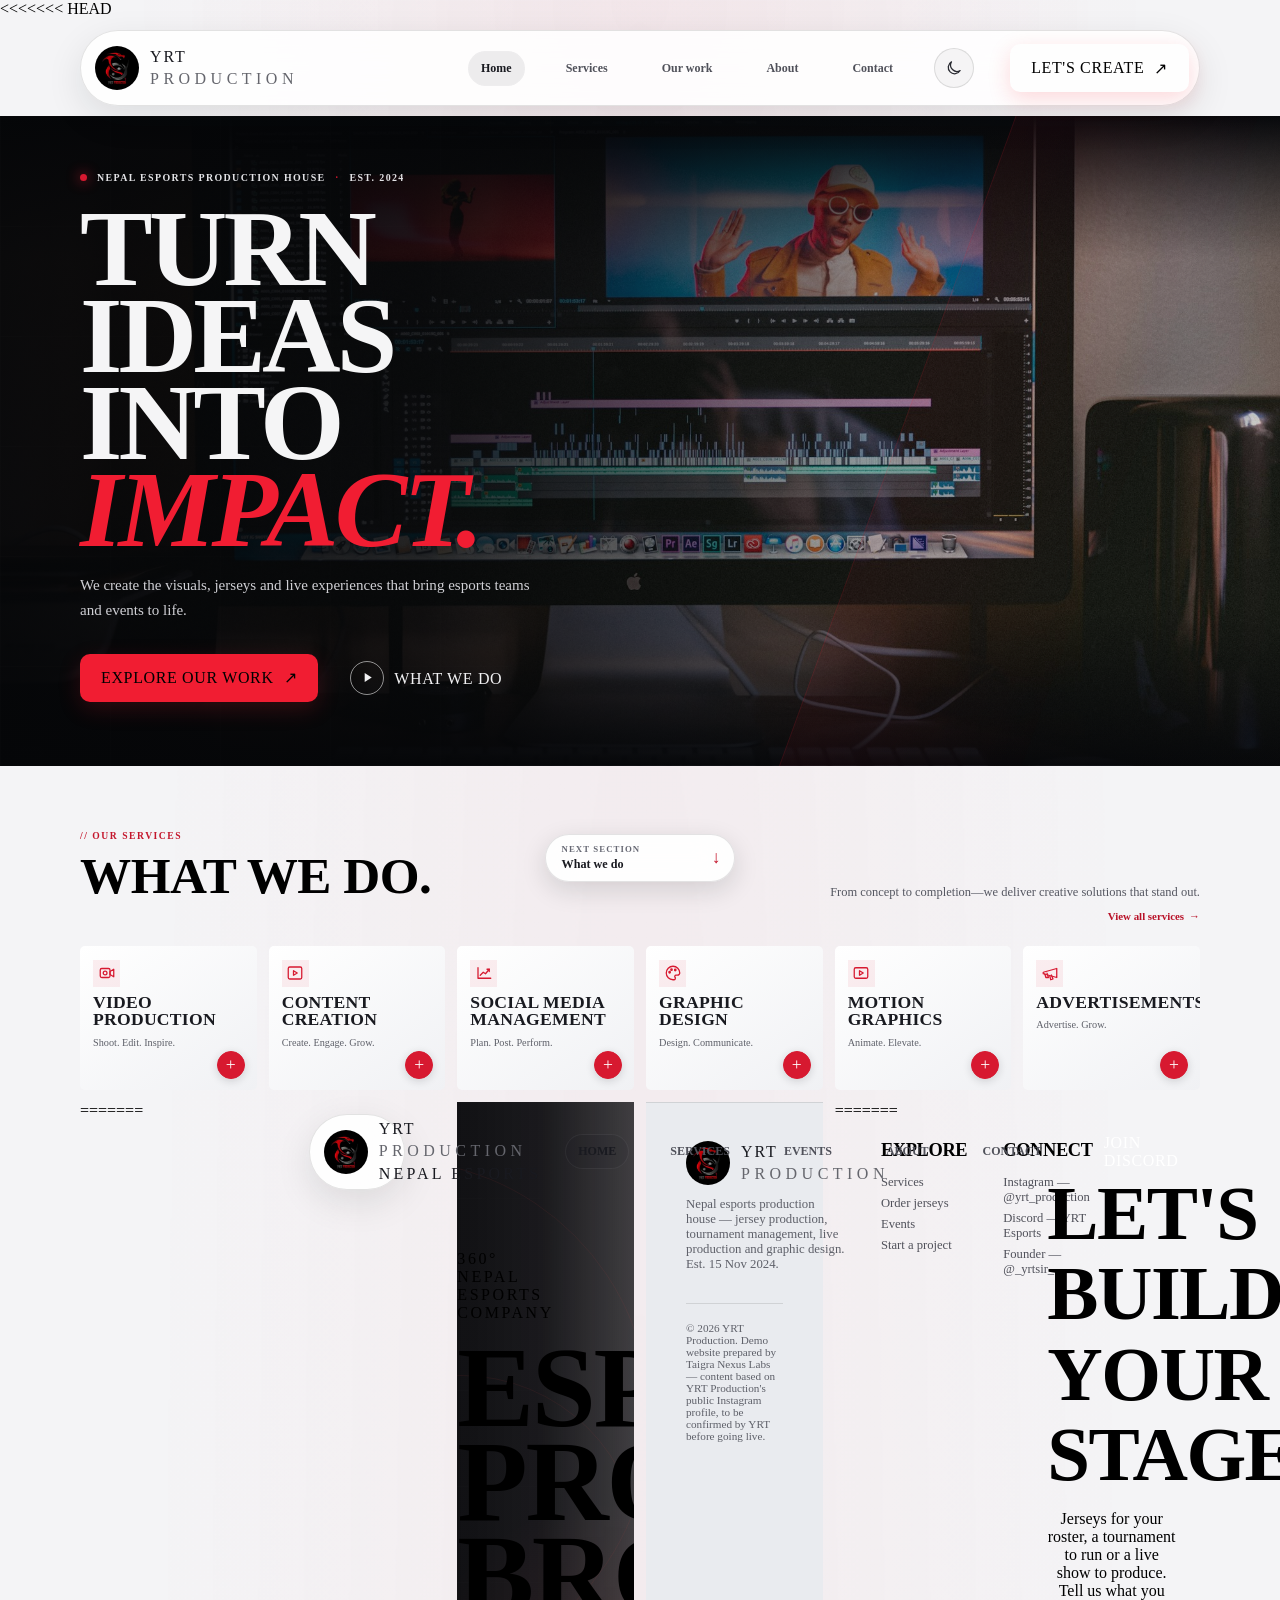
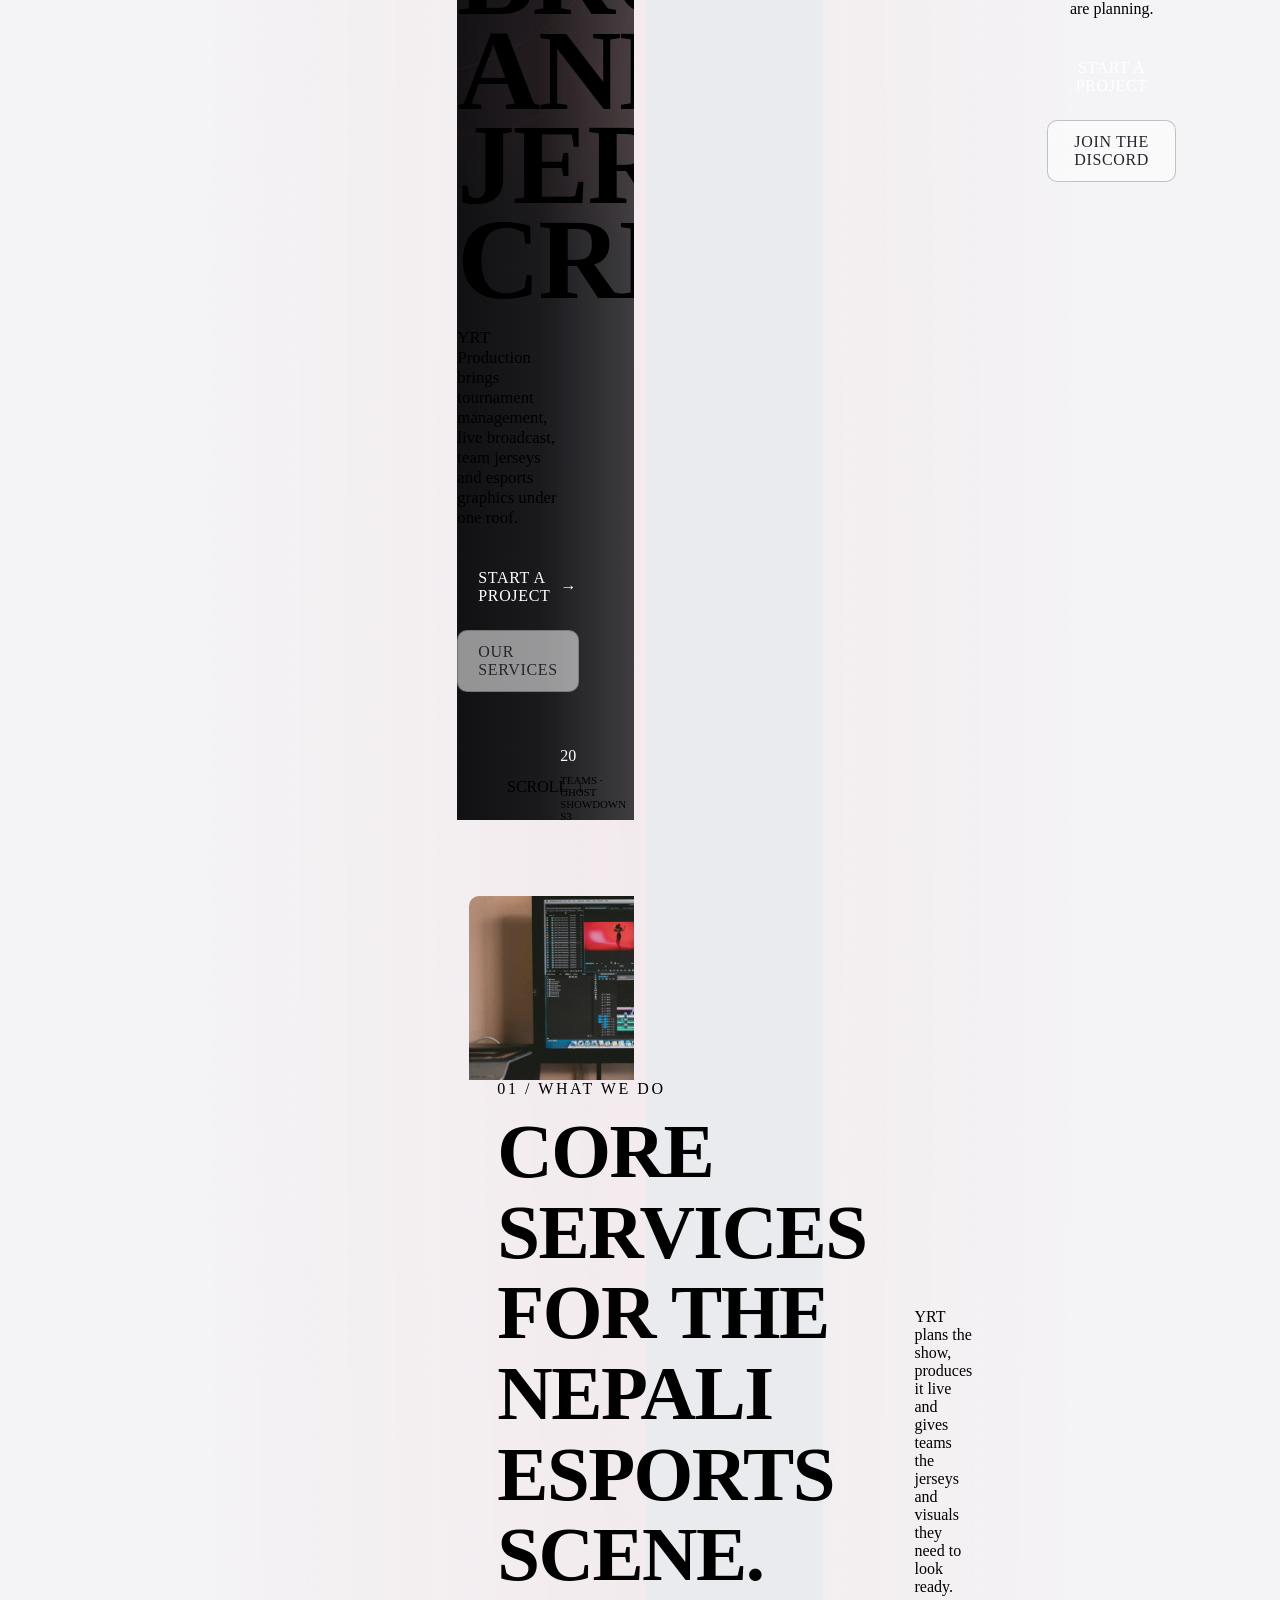
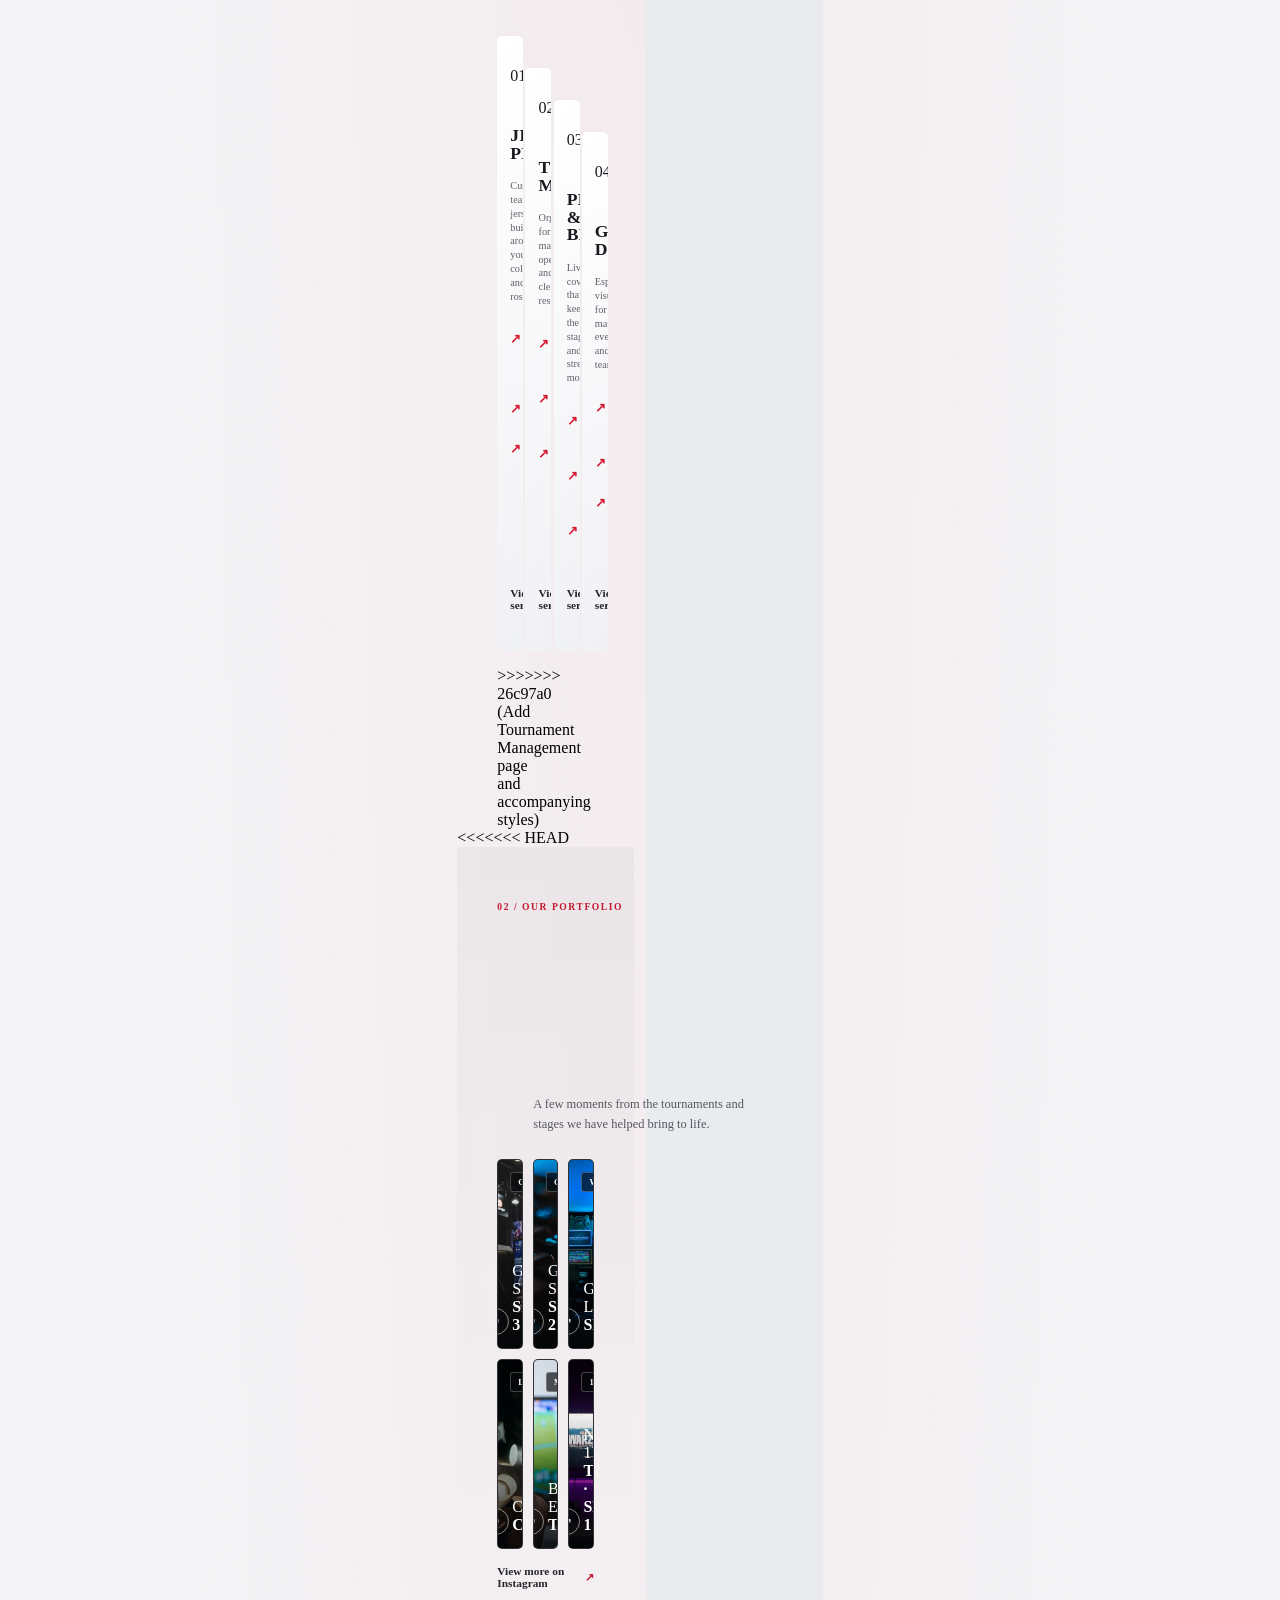
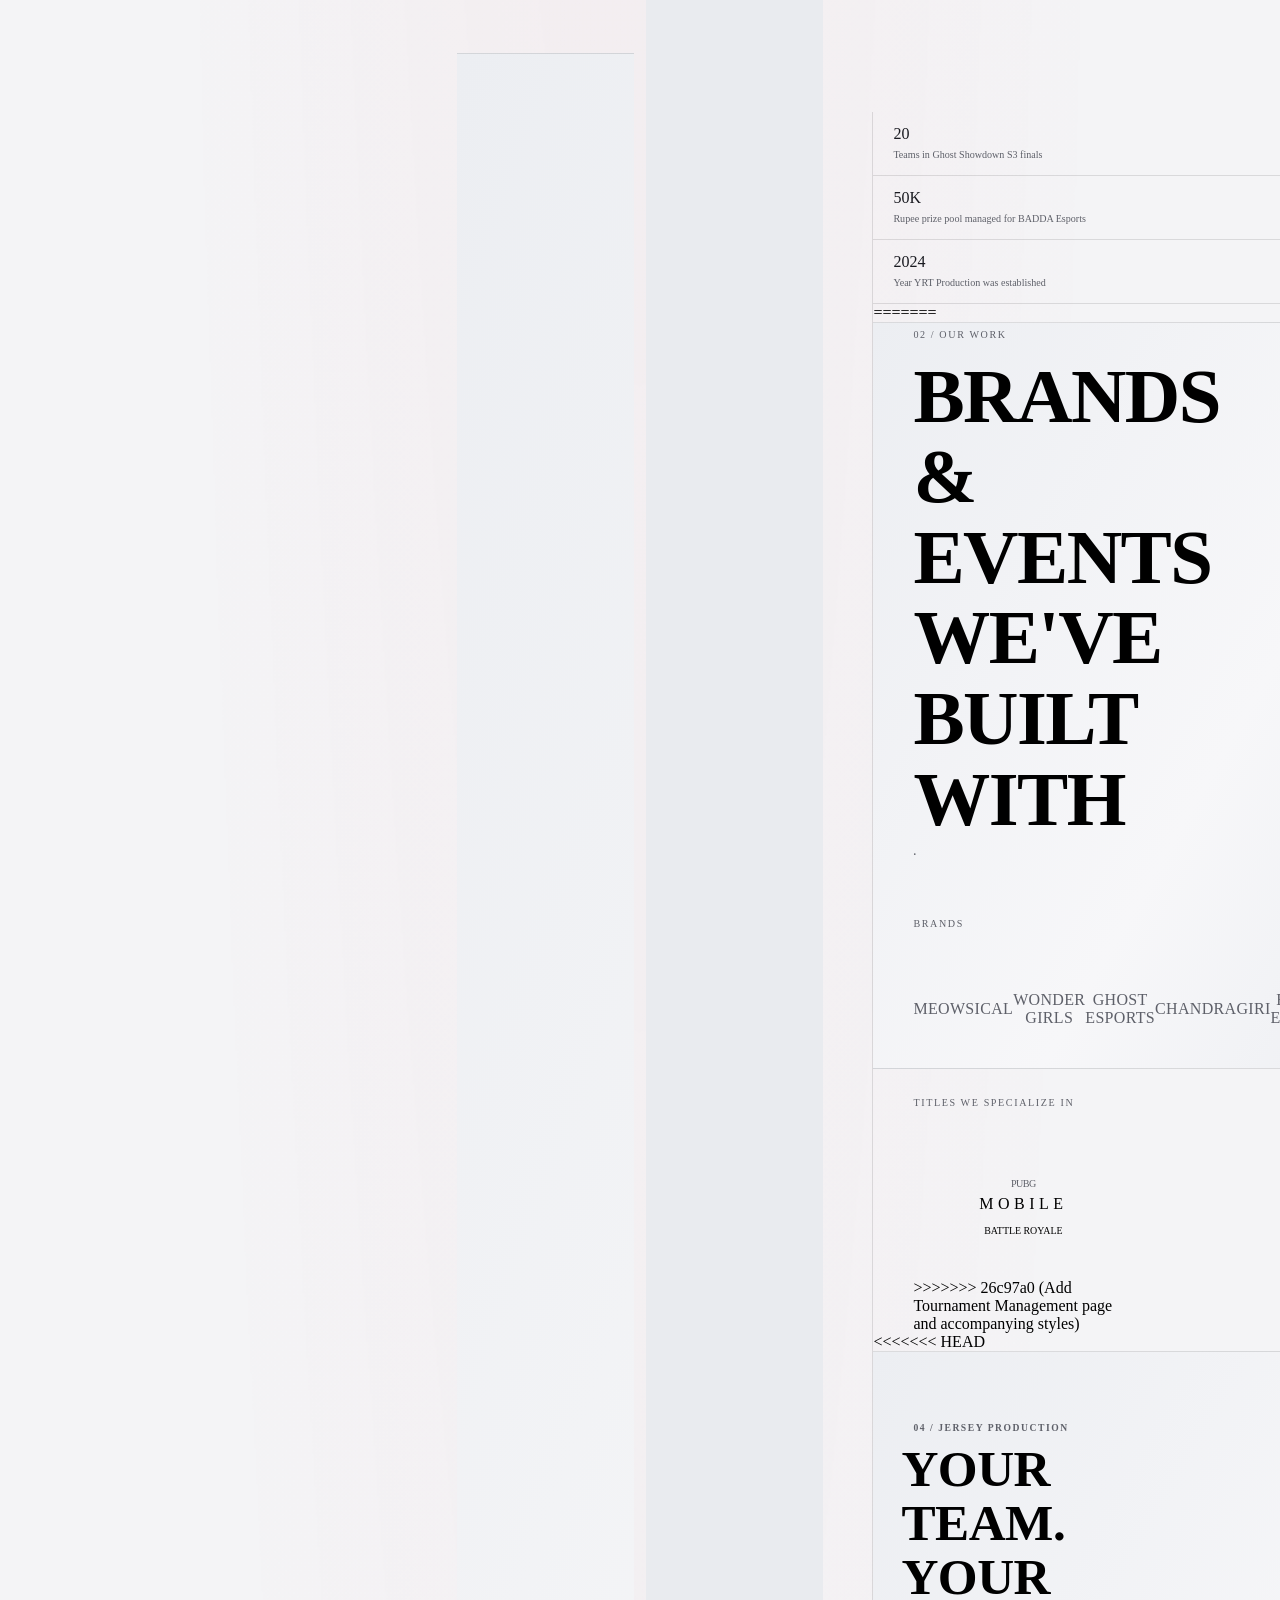
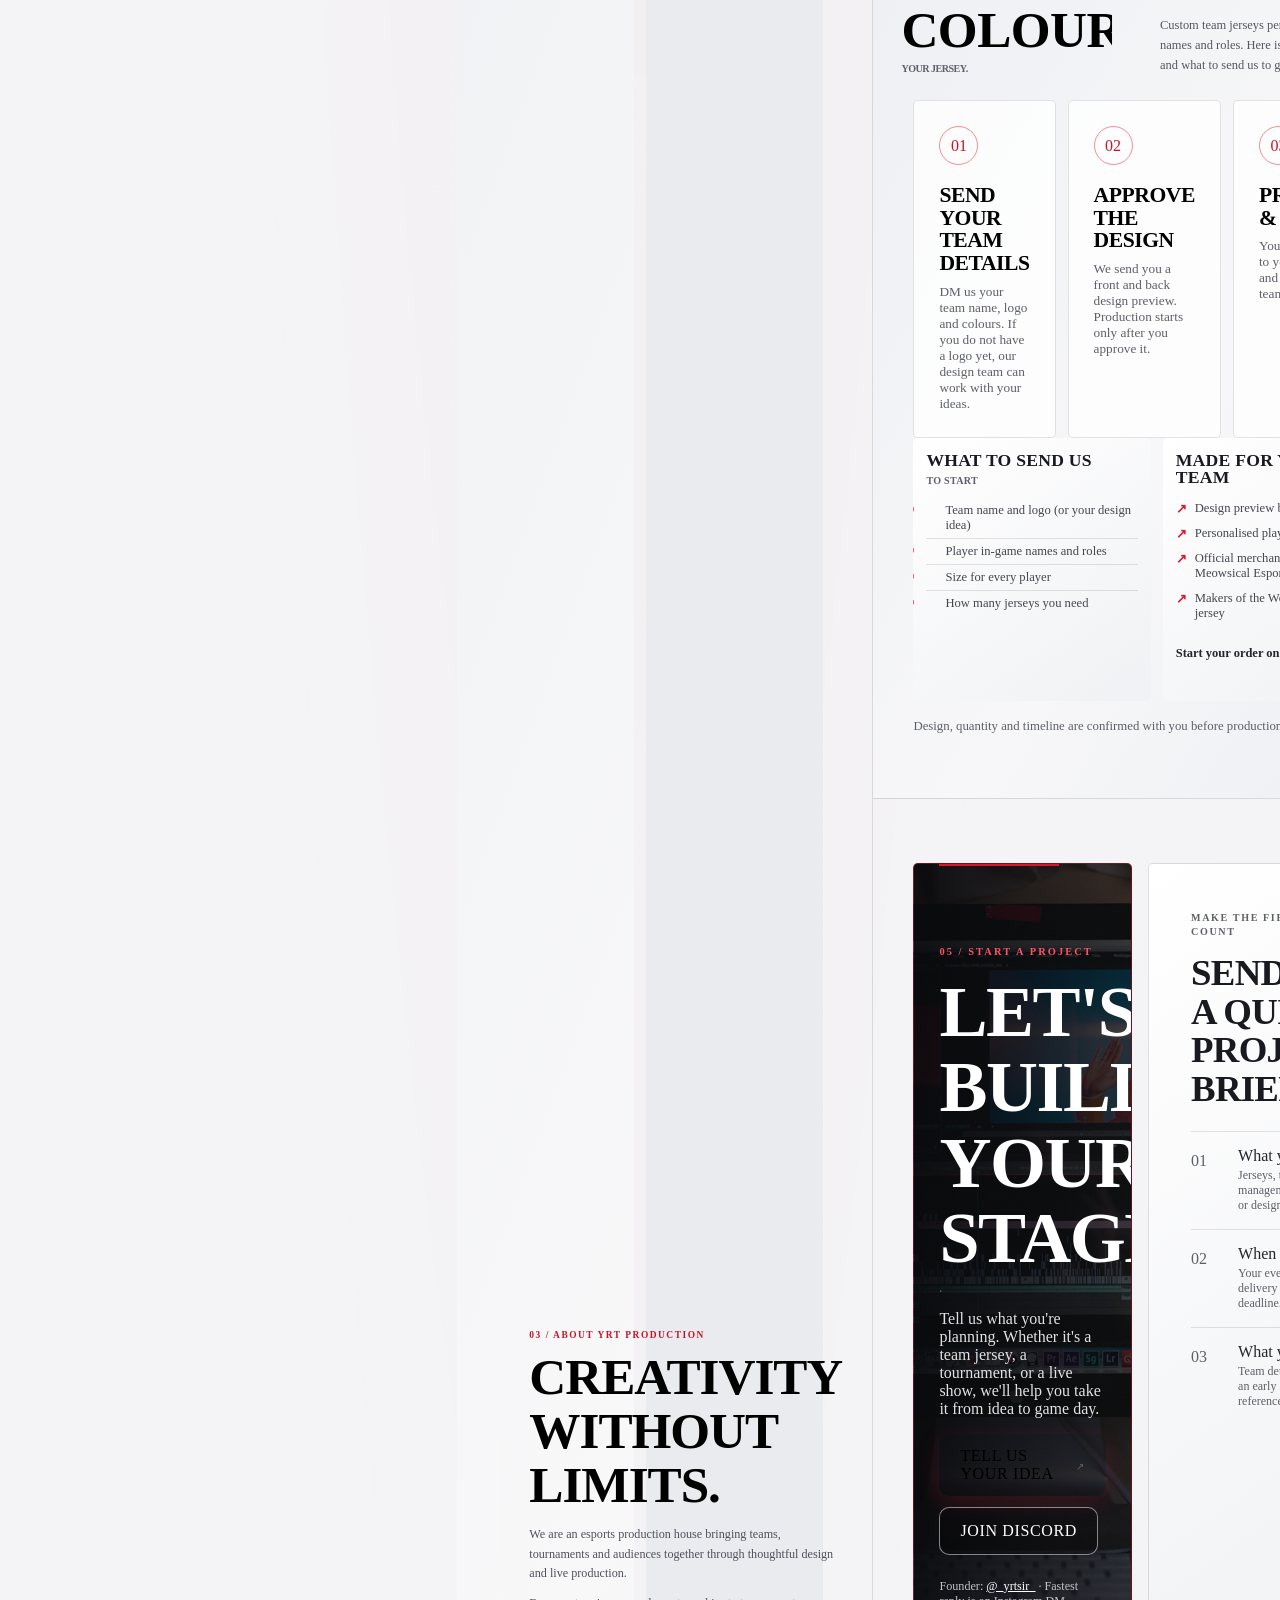
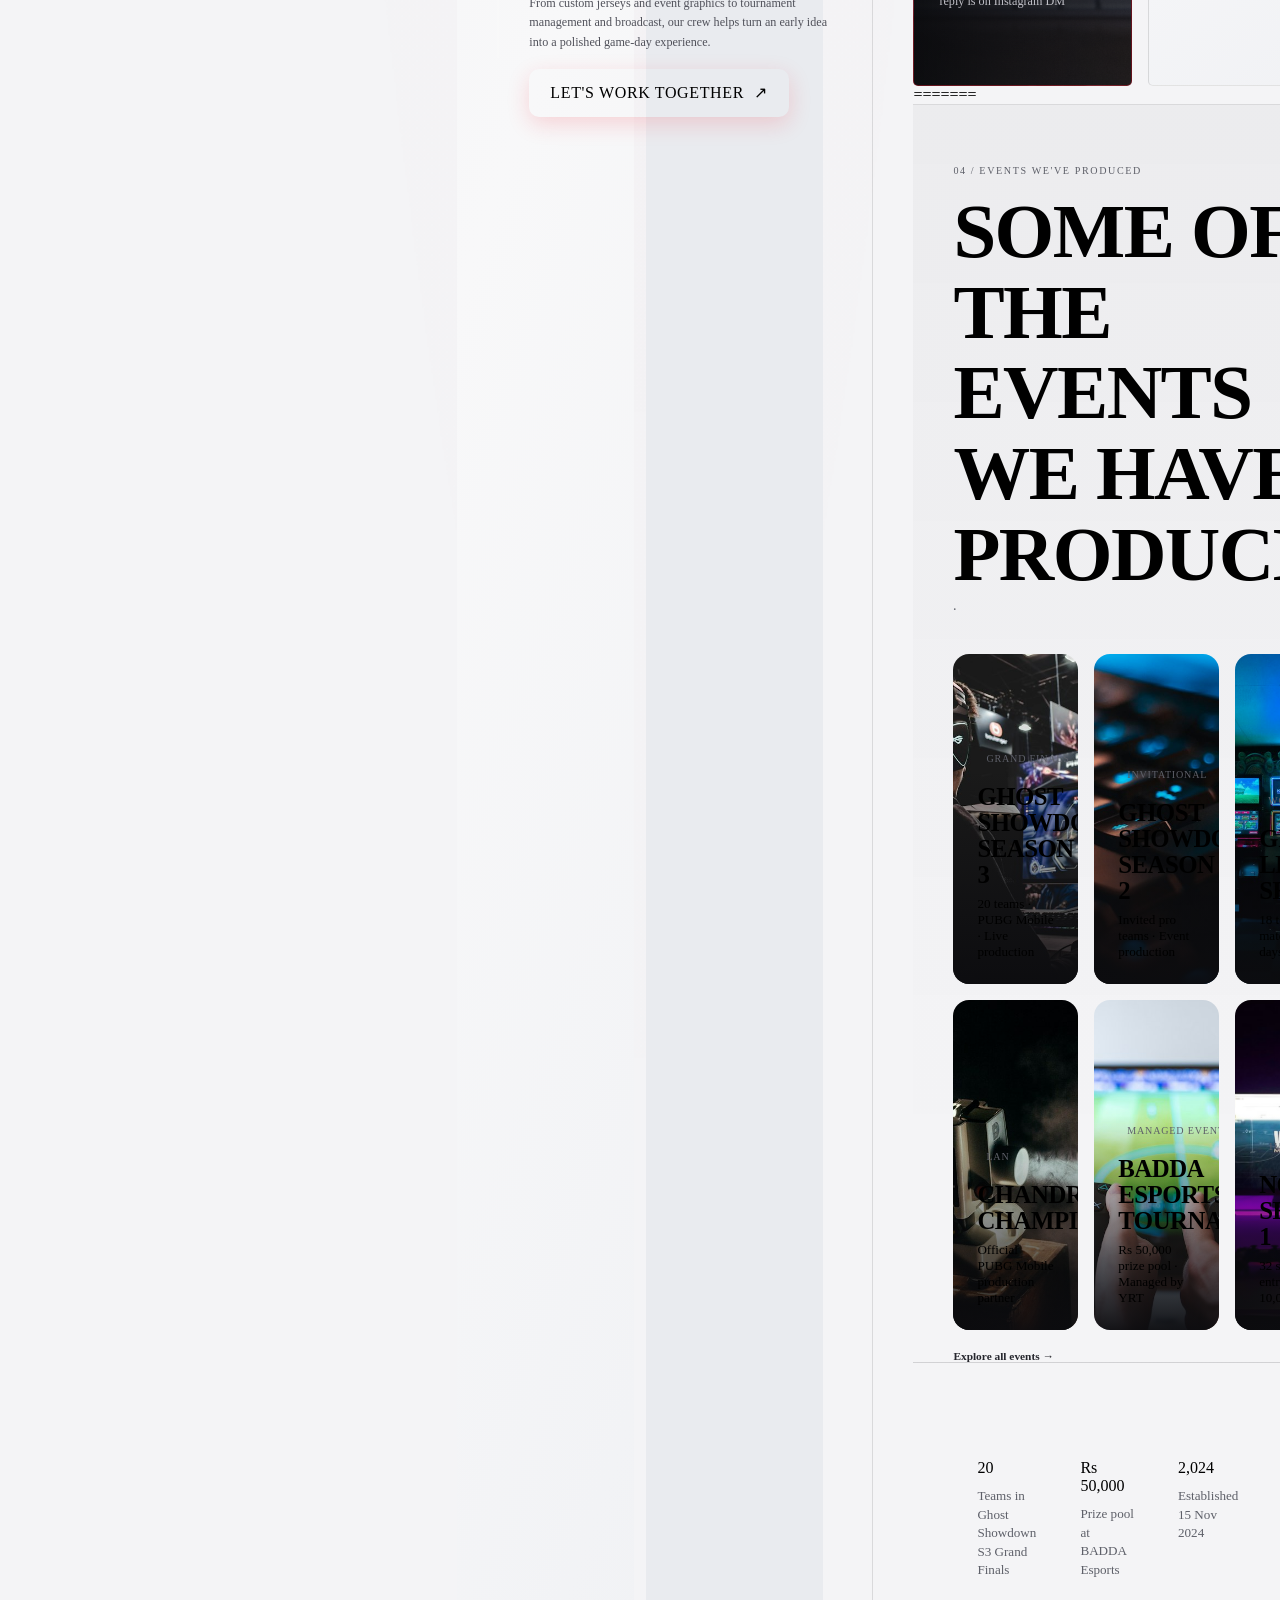
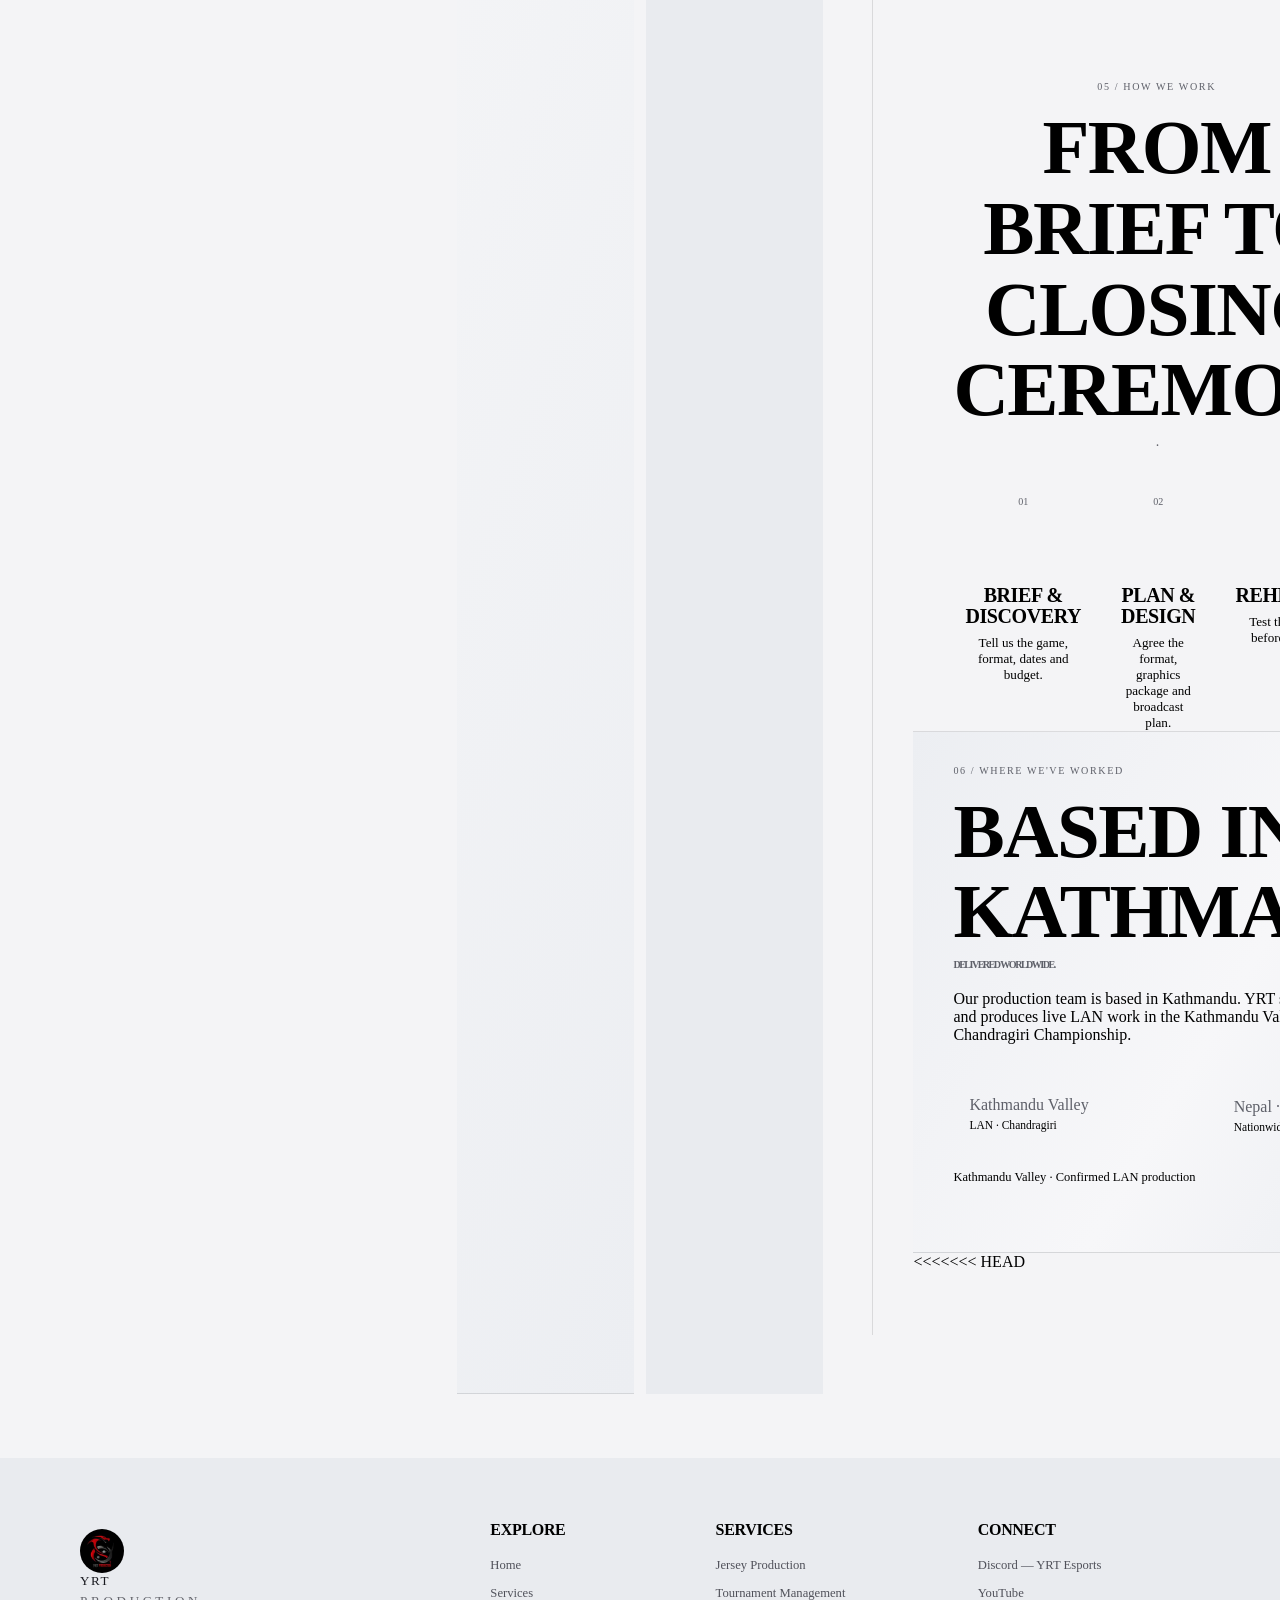
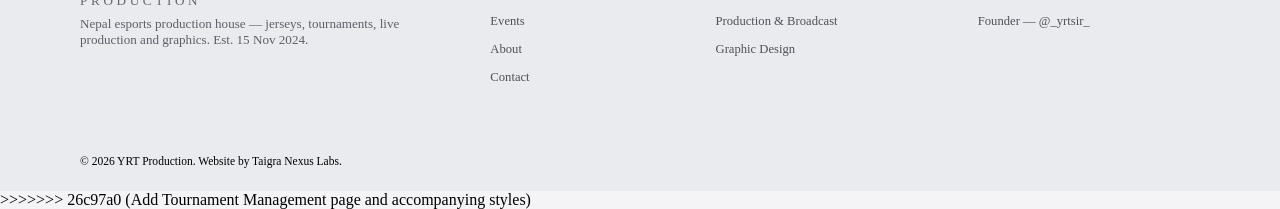
==== commit 6263489f: "Add Tournament Management page and accompanying styles - Created a new HTML file for the Tournament " ====
--- a/index.html
+++ b/index.html
@@ -1,3 +1,4 @@
+<<<<<<< HEAD
 <!DOCTYPE html>
 <html lang="en">
 
@@ -136,10 +137,86 @@
             <p>Advertise. Grow.</p>
             <a class="service-arrow" href="#contact" aria-label="Ask about advertisements">+</a>
           </article>
-        </div>
-      </div>
-    </section>
-
+=======
+<!doctype html>
+<html lang="en">
+<head>
+  <meta charset="UTF-8">
+  <meta name="viewport" content="width=device-width,initial-scale=1,viewport-fit=cover">
+  <title>YRT Production — Nepal Esports Production House</title>
+  <meta name="description" content="YRT Production runs tournaments, produces live broadcasts, creates esports graphics and makes custom team jerseys in Nepal.">
+  <meta name="theme-color" content="#0c0c0f">
+  <link rel="icon" href="img/logo.jpg">
+  <link rel="preconnect" href="https://fonts.googleapis.com">
+  <link rel="preconnect" href="https://fonts.gstatic.com" crossorigin>
+  <link href="https://fonts.googleapis.com/css2?family=Outfit:wght@400;600;700;800&family=Plus+Jakarta+Sans:wght@400;500;600;700&family=Oswald:wght@600;700&display=swap" rel="stylesheet">
+  <link rel="stylesheet" href="style.css">
+</head>
+<body>
+  <header class="site-header home-header">
+    <div class="wrap nav">
+      <a class="brand" href="index.html" aria-label="YRT Production home"><img src="img/logo.jpg" alt="YRT Production logo"><span class="brand-text">YRT <b>Production</b><small>NEPAL ESPORTS</small></span></a>
+      <nav class="nav-links" aria-label="Main"><a class="nav-link active" href="index.html">Home</a><a class="nav-link" href="services.html">Services</a><a class="nav-link" href="events.html">Events</a><a class="nav-link" href="about.html">About</a><a class="nav-link" href="contact.html">Contact</a><a class="btn btn-primary" href="https://discord.gg/3MWQ8cHmy3" target="_blank" rel="noopener">Join Discord</a></nav>
+      <button class="nav-toggle" type="button" aria-label="Open menu" aria-expanded="false"><span></span><span></span><span></span></button>
+    </div>
+    <nav class="mobile-menu" aria-label="Mobile"><a href="index.html">Home</a><a href="services.html">Services</a><a href="events.html">Events</a><a href="about.html">About</a><a href="contact.html">Contact</a><a class="btn btn-primary" href="https://discord.gg/3MWQ8cHmy3" target="_blank" rel="noopener">Join Discord</a></nav>
+  </header>
+
+  <main>
+    <section class="page-hero home-hero" id="top">
+      <div class="wrap page-hero-inner">
+        <div class="home-hero-copy" data-reveal>
+          <span class="kicker">360° Nepal esports company</span>
+          <h1><span>Esports production,</span><span>broadcast and</span><span class="red">jersey creation.</span></h1>
+          <p class="lead">YRT Production brings tournament management, live broadcast, team jerseys and esports graphics under one roof.</p>
+          <div class="hero-actions"><a class="btn btn-primary" href="contact.html">Start a project <span>→</span></a><a class="btn btn-ghost" href="services.html">Our services</a></div>
+        </div>
+        <div class="hero-network" aria-hidden="true">
+          <span class="network-ring ring-one"></span><span class="network-ring ring-two"></span>
+          <i style="--x:12%;--y:68%"></i><i style="--x:34%;--y:34%"></i><i style="--x:51%;--y:58%"></i>
+          <i style="--x:67%;--y:21%"></i><i style="--x:78%;--y:48%"></i><i style="--x:91%;--y:71%"></i>
+          <i style="--x:58%;--y:83%"></i><i style="--x:22%;--y:18%"></i>
+        </div>
+        <div class="hero-stats" aria-label="YRT Production highlights">
+          <div><strong>20</strong><span>Teams · Ghost Showdown S3</span></div>
+          <div><strong>Rs 50K</strong><span>Prize pool · BADDA Esports</span></div>
+          <div><strong>2024</strong><span>Year founded</span></div>
+        </div>
+      </div>
+      <a class="scroll-cue" href="#services">Scroll <span>↓</span></a>
+    </section>
+
+    <section class="image-carousel" aria-label="YRT production moments">
+      <div class="image-carousel-track">
+        <figure><img src="img/production-hero.jpg" alt="YRT live production setup"><figcaption>Live production</figcaption></figure>
+        <figure><img src="img/event-ghost.jpg" alt="Ghost Showdown Season 3"><figcaption>Ghost Showdown S3</figcaption></figure>
+        <figure><img src="img/event-league.jpg" alt="Girls League Showdown"><figcaption>Women's League</figcaption></figure>
+        <figure><img src="img/event-lan.jpg" alt="Chandragiri Championship"><figcaption>LAN production</figcaption></figure>
+        <figure><img src="img/event-badda.jpg" alt="BADDA Esports Tournament"><figcaption>BADDA Esports</figcaption></figure>
+        <figure><img src="img/event-tdm.jpg" alt="NOFUTURE 1v1 TDM"><figcaption>NOFUTURE TDM</figcaption></figure>
+        <figure><img src="img/production-hero.jpg" alt="YRT live production setup"><figcaption>Live production</figcaption></figure>
+        <figure><img src="img/event-ghost.jpg" alt="Ghost Showdown Season 3"><figcaption>Ghost Showdown S3</figcaption></figure>
+        <figure><img src="img/event-league.jpg" alt="Girls League Showdown"><figcaption>Women's League</figcaption></figure>
+        <figure><img src="img/event-lan.jpg" alt="Chandragiri Championship"><figcaption>LAN production</figcaption></figure>
+        <figure><img src="img/event-badda.jpg" alt="BADDA Esports Tournament"><figcaption>BADDA Esports</figcaption></figure>
+        <figure><img src="img/event-tdm.jpg" alt="NOFUTURE 1v1 TDM"><figcaption>NOFUTURE TDM</figcaption></figure>
+      </div>
+    </section>
+
+    <section class="section" id="services">
+      <div class="wrap">
+        <header class="section-header services-header"><span class="kicker">01 / What we do</span><h2>Core services for the<br><span class="red">Nepali esports scene.</span></h2><p>YRT plans the show, produces it live and gives teams the jerseys and visuals they need to look ready.</p></header>
+        <div class="card-grid flow-card-grid">
+          <article class="card service-card flow-card" data-reveal><div class="flow-card-top"><span>01</span><div class="icon-box"><svg viewBox="0 0 24 24" fill="none" stroke="currentColor" stroke-width="1.7"><path d="M7 3h10l3 4-4 3v10H8V10l-4-3 3-4Z"/><path d="M8 10h8"/></svg></div></div><h3>Jersey Production</h3><p>Custom team jerseys built around your colours and roster.</p><ul><li>Player names and roles</li><li>Design preview</li><li>Team size handling</li></ul><a class="text-link" href="services/jersey-production.html">View service <span>→</span></a></article>
+          <article class="card service-card flow-card" data-reveal><div class="flow-card-top"><span>02</span><div class="icon-box"><svg viewBox="0 0 24 24" fill="none" stroke="currentColor" stroke-width="1.7"><path d="M4 4h16v16H4z"/><path d="M8 8h8v4H8zM8 16h3m5 0h-2"/></svg></div></div><h3>Tournament Management</h3><p>Organised formats, match operations and clean results.</p><ul><li>Registrations and slots</li><li>Schedules and tables</li><li>Match administration</li></ul><a class="text-link" href="services/tournament-management.html">View service <span>→</span></a></article>
+          <article class="card service-card flow-card" data-reveal><div class="flow-card-top"><span>03</span><div class="icon-box"><svg viewBox="0 0 24 24" fill="none" stroke="currentColor" stroke-width="1.7"><rect x="3" y="5" width="18" height="14" rx="2"/><path d="m10 9 5 3-5 3z"/></svg></div></div><h3>Production &amp; Broadcast</h3><p>Live coverage that keeps the stage and stream moving.</p><ul><li>Live stream production</li><li>Overlays and scoreboards</li><li>Match coverage</li></ul><a class="text-link" href="services/production-broadcast.html">View service <span>→</span></a></article>
+          <article class="card service-card flow-card" data-reveal><div class="flow-card-top"><span>04</span><div class="icon-box"><svg viewBox="0 0 24 24" fill="none" stroke="currentColor" stroke-width="1.7"><path d="M4 20V4h16v16H4Z"/><path d="m7 17 3-7 3 4 2-3 3 6"/></svg></div></div><h3>Graphic Design</h3><p>Esports visuals for matchday, events and teams.</p><ul><li>Posters and banners</li><li>Result graphics</li><li>Social media design</li></ul><a class="text-link" href="services/graphic-design.html">View service <span>→</span></a></article>
+>>>>>>> 26c97a0 (Add Tournament Management page and accompanying styles)
+        </div>
+      </div>
+    </section>
+
+<<<<<<< HEAD
     <section id="events">
       <div class="wrap">
         <div class="sec-head">
@@ -206,10 +283,28 @@
           <div><b data-count-to="20" aria-label="20">20</b><span>Teams in Ghost Showdown S3 finals</span></div>
           <div><b data-count-to="50" data-count-suffix="K" aria-label="50K">50K</b><span>Rupee prize pool managed for BADDA Esports</span></div>
           <div><b data-count-to="2024" aria-label="2024">2024</b><span>Year YRT Production was established</span></div>
-        </div>
-      </div>
-    </section>
-
+=======
+    <section class="section alt our-work-intro" id="partners">
+      <div class="wrap"><header class="section-header"><span class="kicker">02 / Our work</span><h2>Brands &amp; events<br>we've built with<span class="red">.</span></h2><p>Since 2024, YRT has created and produced esports work across Nepal for teams, tournament organisers and gaming communities.</p></header></div>
+      <div class="work-logo-section">
+        <div class="wrap"><span class="work-band-label">Brands</span></div>
+        <div class="work-logo-grid wrap" aria-label="YRT brands and events">
+          <span>Meowsical</span><span>Wonder Girls</span><span>Ghost Esports</span><span>Chandragiri</span><span>BADDA Esports</span><span>NOFUTURE</span>
+        </div>
+      </div>
+    </section>
+
+    <section class="section work-titles">
+      <div class="wrap">
+        <span class="work-band-label">Titles we specialize in</span>
+        <div class="title-logo-grid" aria-label="YRT specialist title">
+          <article class="title-logo-card" data-reveal><span class="title-mark">PUBG</span><strong>MOBILE</strong><small>Battle Royale</small></article>
+>>>>>>> 26c97a0 (Add Tournament Management page and accompanying styles)
+        </div>
+      </div>
+    </section>
+
+<<<<<<< HEAD
     <section id="jerseys" class="alt">
       <div class="wrap">
         <div class="sec-head">
@@ -283,10 +378,91 @@
               <li><span>03</span><div><b>What you have</b><p>Team details, roster size, an early idea or reference.</p></div></li>
             </ol>
           </div>
-        </div>
-      </div>
-    </section>
-
+=======
+    <section class="section alt" id="events">
+      <div class="wrap"><header class="section-header"><span class="kicker">04 / Events we've produced</span><h2>Some of the events<br>we have produced<span class="red">.</span></h2></header>
+        <div class="event-grid">
+          <a class="event-card" href="https://www.instagram.com/p/Dd6UPa0k8MR/" target="_blank" rel="noopener" data-reveal><img src="img/event-ghost.jpg" alt="Ghost Showdown Season 3 Grand Finals"><div class="event-content"><span class="tag">Grand Finals</span><h3>Ghost Showdown Season 3</h3><p>20 teams · PUBG Mobile · Live production</p></div></a>
+          <a class="event-card" href="https://www.instagram.com/p/Dd6IGq3kx3I/" target="_blank" rel="noopener" data-reveal><img src="img/event-finals.jpg" alt="Ghost Showdown Season 2"><div class="event-content"><span class="tag">Invitational</span><h3>Ghost Showdown Season 2</h3><p>Invited pro teams · Event production</p></div></a>
+          <a class="event-card" href="https://www.instagram.com/reel/DUP4SJ9k_7F/" target="_blank" rel="noopener" data-reveal><img src="img/event-league.jpg" alt="Girls League Showdown"><div class="event-content"><span class="tag">Women's League</span><h3>Girls League Showdown</h3><p>18 teams · 12 matches · 3 days</p></div></a>
+          <a class="event-card" href="https://www.instagram.com/p/DfMHH7wODCs/" target="_blank" rel="noopener" data-reveal><img src="img/event-lan.jpg" alt="Chandragiri Championship LAN"><div class="event-content"><span class="tag">LAN</span><h3>Chandragiri Championship</h3><p>Official PUBG Mobile production partner</p></div></a>
+          <a class="event-card" href="https://www.instagram.com/p/DQOOp4zEnwY/" target="_blank" rel="noopener" data-reveal><img src="img/event-badda.jpg" alt="BADDA Esports tournament"><div class="event-content"><span class="tag">Managed Event</span><h3>BADDA Esports Tournament</h3><p>Rs 50,000 prize pool · Managed by YRT</p></div></a>
+          <a class="event-card" href="https://www.instagram.com/p/Ddp9008E6b3/" target="_blank" rel="noopener" data-reveal><img src="img/event-tdm.jpg" alt="NOFUTURE 1v1 TDM"><div class="event-content"><span class="tag">1v1 TDM</span><h3>NOFUTURE Season 1</h3><p>32 slots · Free entry · Rs 10,000</p></div></a>
+        </div>
+        <a class="text-link" style="margin-top:20px" href="events.html">Explore all events →</a>
+      </div>
+    </section>
+
+    <section class="stats-band"><div class="wrap stats-grid">
+      <div class="stat" data-reveal><strong data-count-to="20" data-counted="false">20</strong><span>Teams in Ghost Showdown S3 Grand Finals</span></div>
+      <div class="stat" data-reveal><strong data-count-to="50000" data-count-prefix="Rs " data-counted="false">Rs 50,000</strong><span>Prize pool at BADDA Esports</span></div>
+      <div class="stat" data-reveal><strong data-count-to="2024" data-counted="false">2024</strong><span>Established 15 Nov 2024</span></div>
+      <div class="stat" data-reveal><strong data-count-to="100" data-count-suffix="+">100+</strong><span>Posts of event coverage on Instagram</span></div>
+    </div></section>
+
+    <section class="section">
+      <div class="wrap"><header class="section-header center"><span class="kicker">05 / How we work</span><h2>From brief to closing ceremony<span class="red">.</span></h2></header><div class="process-grid"><span class="process-line"></span>
+        <article class="process-step" data-reveal><span class="process-number">01</span><h3>Brief &amp; discovery</h3><p>Tell us the game, format, dates and budget.</p></article>
+        <article class="process-step" data-reveal><span class="process-number">02</span><h3>Plan &amp; design</h3><p>Agree the format, graphics package and broadcast plan.</p></article>
+        <article class="process-step" data-reveal><span class="process-number">03</span><h3>Rehearsal</h3><p>Test the full show before event day.</p></article>
+        <article class="process-step" data-reveal><span class="process-number">04</span><h3>Show day</h3><p>Run the floor, stream and broadcast to plan.</p></article>
+      </div></div>
+    </section>
+
+    <section class="section alt where-worked" id="where-we-work">
+      <div class="wrap worked-layout">
+        <header class="section-header worked-copy">
+          <span class="kicker">06 / Where we've worked</span>
+          <h2>Based in Kathmandu,<br><span class="red">delivered worldwide.</span></h2>
+          <p>Our production team is based in Kathmandu. YRT supports online tournaments and produces live LAN work in the Kathmandu Valley, including the Chandragiri Championship.</p>
+          <div class="worked-regions" role="list" aria-label="YRT coverage areas">
+            <button class="worked-region active" type="button" data-region="kathmandu" role="listitem" aria-pressed="true">
+              <span>Kathmandu Valley</span><small>LAN · Chandragiri</small>
+            </button>
+            <button class="worked-region" type="button" data-region="online" role="listitem" aria-pressed="false">
+              <span>Nepal · Online</span><small>Nationwide tournaments</small>
+            </button>
+          </div>
+          <p class="worked-status" id="worked-status" aria-live="polite">Kathmandu Valley · Confirmed LAN production</p>
+        </header>
+
+        <div class="world-map" aria-label="Interactive world coverage map">
+          <svg viewBox="0 0 760 440" role="img" aria-labelledby="world-map-title world-map-desc">
+            <title id="world-map-title">YRT Production world coverage</title>
+            <desc id="world-map-desc">Kathmandu base with online and LAN production coverage.</desc>
+            <g class="world-grid">
+              <path d="M0 88H760M0 176H760M0 264H760M0 352H760M152 0V440M304 0V440M456 0V440M608 0V440"/>
+            </g>
+            <g class="continents">
+              <path d="M55 118l24-38 52-24 50 15 31 28-18 29-40 12-18 30-28 21-31-17-12-29z"/>
+              <path d="M176 209l32 13 22 36-10 42-21 45-20-18-12-52-18-38z"/>
+              <path d="M282 92l38-26 54 8 24 23-20 24-46-2-31 19-30-12z"/>
+              <path d="M327 142l55-19 54 20 30 42-19 57-38 44-24-20-10-54-35-30z"/>
+              <path d="M443 104l42-35 65 4 36 23 58 8 45 35-24 26-57-4-46 19-58-18-45-15z"/>
+              <path d="M548 215l43 7 31 24-9 27-38-2-31-24z"/>
+              <path d="M626 250l31 7 27 26-10 34-35 10-27-23 3-30z"/>
+            </g>
+            <path class="world-route route-kathmandu" d="M578 194C520 154 456 142 391 178"/>
+            <path class="world-route route-online" d="M578 194C478 94 336 112 218 166"/>
+            <g class="world-marker marker-kathmandu active" data-map-region="kathmandu">
+              <circle cx="578" cy="194" r="22"/>
+              <circle cx="578" cy="194" r="7"/>
+              <text x="530" y="246">KATHMANDU</text>
+            </g>
+            <g class="world-marker marker-online" data-map-region="online">
+              <circle cx="218" cy="166" r="13"/>
+              <circle cx="218" cy="166" r="5"/>
+              <circle cx="391" cy="178" r="13"/>
+              <circle cx="391" cy="178" r="5"/>
+              <text x="205" y="142">ONLINE COVERAGE</text>
+            </g>
+          </svg>
+>>>>>>> 26c97a0 (Add Tournament Management page and accompanying styles)
+        </div>
+      </div>
+    </section>
+
+<<<<<<< HEAD
   </main>
 
   <footer id="footer">
@@ -533,4 +709,14 @@
   </script>
 </body>
 
-</html>+</html>
+=======
+    <section class="cta-band"><h2>Let's build your stage<span class="red">.</span></h2><p>Jerseys for your roster, a tournament to run or a live show to produce. Tell us what you are planning.</p><div class="hero-actions" style="justify-content:center"><a class="btn btn-primary" href="contact.html">Start a project</a><a class="btn btn-ghost" href="https://discord.gg/3MWQ8cHmy3" target="_blank" rel="noopener">Join the Discord</a></div></section>
+  </main>
+
+  <footer class="site-footer"><div class="wrap"><div class="footer-grid"><div><a class="brand" href="index.html"><img src="img/logo.jpg" alt=""><span class="brand-text">YRT <b>Production</b></span></a><p>Nepal esports production house — jerseys, tournaments, live production and graphics. Est. 15 Nov 2024.</p></div><div><h3>Explore</h3><a href="index.html">Home</a><a href="services.html">Services</a><a href="events.html">Events</a><a href="about.html">About</a><a href="contact.html">Contact</a></div><div><h3>Services</h3><a href="services/jersey-production.html">Jersey Production</a><a href="services/tournament-management.html">Tournament Management</a><a href="services/production-broadcast.html">Production &amp; Broadcast</a><a href="services/graphic-design.html">Graphic Design</a></div><div><h3>Connect</h3><a href="https://discord.gg/3MWQ8cHmy3" target="_blank" rel="noopener">Discord — YRT Esports</a><a href="https://www.youtube.com/" target="_blank" rel="noopener">YouTube</a><a href="https://www.instagram.com/_yrtsir_/" target="_blank" rel="noopener">Founder — @_yrtsir_</a></div></div><div class="footer-bottom">© <span data-year></span> YRT Production. Website by Taigra Nexus Labs.</div></div></footer>
+  <div class="action-bar"><a class="btn btn-primary" href="https://discord.gg/3MWQ8cHmy3" target="_blank" rel="noopener">Join Discord</a><a class="btn btn-ghost" href="contact.html">Start a project</a></div>
+  <script src="script.js"></script>
+</body>
+</html>
+>>>>>>> 26c97a0 (Add Tournament Management page and accompanying styles)
--- a/style.css
+++ b/style.css
@@ -1,3 +1,4 @@
+<<<<<<< HEAD
 :root {
   color-scheme: dark;
   --bg: #08090c;
@@ -3563,4 +3564,392 @@
     animation: none;
     transition: none;
   }
-}+}
+=======
+:root {
+  --primary-50:#fdeeee; --primary-100:#fbd9d9; --primary-200:#f7b3b3;
+  --primary-300:#f28484; --primary-400:#ea5454; --primary-500:#de2b2b;
+  --primary-600:#c81e1e; --primary-700:#a61b1b; --primary-800:#861717; --primary-900:#571010;
+  --neutral-50:#f7f7f8; --neutral-100:#eeeef0; --neutral-200:#d9d9de;
+  --neutral-300:#bdbdc6; --neutral-400:#8e8e99; --neutral-500:#5d5d68;
+  --neutral-600:#3a3a43; --neutral-700:#26262e; --neutral-800:#17171c; --neutral-900:#0c0c0f;
+  --success-500:#12b76a; --warning-500:#f79009; --error-500:#f04438;
+  --font-display:"Outfit", Impact, sans-serif;
+  --font-body:"Plus Jakarta Sans", system-ui, sans-serif;
+  --font-decor:"Oswald", Impact, sans-serif;
+  --motion-hover:200ms; --motion-enter:400ms;
+  --section-pad:96px; --card-pad:32px;
+}
+
+* { box-sizing:border-box; margin:0; padding:0; }
+html { scroll-behavior:smooth; scroll-padding-top:84px; }
+body { min-width:320px; background:var(--neutral-900); color:var(--neutral-50); font:16px/1.65 var(--font-body); overflow-x:hidden; }
+img { display:block; max-width:100%; }
+a { color:inherit; }
+button, input, textarea, select { font:inherit; }
+:focus-visible { outline:3px solid var(--primary-400); outline-offset:3px; }
+h1,h2,h3,h4 { font-family:var(--font-display); line-height:1.05; text-transform:uppercase; letter-spacing:-.02em; }
+.wrap { width:min(1120px, calc(100% - 80px)); margin-inline:auto; }
+.wrap-wide { width:min(1200px, calc(100% - 80px)); margin-inline:auto; }
+.red { color:var(--primary-400); }
+.section { padding:var(--section-pad) 0; }
+.section.alt { background:var(--neutral-800); }
+.section-header { max-width:720px; margin-bottom:40px; }
+.section-header.center { margin-inline:auto; text-align:center; }
+.kicker { display:block; margin-bottom:14px; color:var(--primary-400); font:700 .75rem/1 var(--font-display); letter-spacing:.16em; text-transform:uppercase; }
+.section-header h2 { margin-bottom:16px; font-size:clamp(2.8rem,6vw,5rem); }
+.section-header p { max-width:640px; color:var(--neutral-300); }
+.section-header.center p { margin-inline:auto; }
+.btn { min-height:48px; display:inline-flex; align-items:center; justify-content:center; gap:10px; padding:12px 20px; border:1px solid transparent; border-radius:10px; background:var(--neutral-800); color:var(--neutral-50); font:700 .82rem/1 var(--font-display); letter-spacing:.04em; text-decoration:none; text-transform:uppercase; transition:background var(--motion-hover) ease-in-out, border-color var(--motion-hover) ease-in-out, transform var(--motion-hover) ease-in-out; }
+.btn:hover { transform:translateY(-2px); }
+.btn-primary { background:var(--primary-600); color:#fff; }
+.btn-primary:hover { background:var(--primary-500); }
+.btn-ghost { border-color:var(--neutral-600); background:transparent; }
+.btn-ghost:hover { border-color:var(--primary-400); color:var(--primary-400); }
+.text-link { display:inline-flex; gap:8px; align-items:center; color:var(--neutral-50); font-weight:700; text-decoration:none; }
+.text-link:hover { color:var(--primary-400); }
+
+/* Header */
+.site-header { position:sticky; top:0; z-index:50; height:76px; border-bottom:1px solid transparent; background:transparent; transition:background var(--motion-hover) ease-in-out,border-color var(--motion-hover) ease-in-out; }
+.site-header.scrolled,.site-header:not(.home-header) { border-bottom-color:var(--neutral-700); background:rgba(12,12,15,.96); backdrop-filter:blur(16px); }
+.nav { height:76px; display:flex; align-items:center; }
+.brand { display:inline-flex; align-items:center; gap:11px; text-decoration:none; }
+.brand img { width:44px; height:44px; object-fit:cover; border:1px solid var(--neutral-600); border-radius:50%; }
+.brand-text { font:800 1.05rem/1 var(--font-display); letter-spacing:.08em; text-transform:uppercase; }
+.brand-text small { display:block; margin-top:5px; color:var(--neutral-400); font:600 .55rem/1 var(--font-body); letter-spacing:.2em; }
+.nav-links { display:flex; align-items:center; gap:28px; margin-left:auto; }
+.nav-link { position:relative; color:var(--neutral-200); font:700 .78rem/1 var(--font-display); text-decoration:none; text-transform:uppercase; }
+.nav-link::after { position:absolute; right:0; bottom:-10px; left:0; height:2px; content:""; transform:scaleX(0); transform-origin:left; background:var(--primary-500); transition:transform var(--motion-hover) ease-in-out; }
+.nav-link:hover,.nav-link.active { color:#fff; }
+.nav-link:hover::after,.nav-link.active::after { transform:scaleX(1); }
+.nav-toggle { display:none; width:48px; height:48px; margin-left:auto; border:1px solid var(--neutral-600); border-radius:8px; background:var(--neutral-900); cursor:pointer; }
+.nav-toggle span { width:20px; height:2px; display:block; margin:5px auto; background:#fff; transition:transform var(--motion-hover) ease-in-out; }
+.mobile-menu { display:none; }
+
+/* Hero */
+.page-hero { position:relative; min-height:520px; display:flex; align-items:center; overflow:hidden; background:linear-gradient(90deg,rgba(12,12,15,.96),rgba(12,12,15,.55)),url("img/production-hero.jpg") center 42%/cover; }
+.page-hero-inner { width:100%; padding:84px 0 64px; }
+.page-hero.compact { min-height:380px; }
+.page-hero h1 { max-width:820px; margin:12px 0 20px; font-size:clamp(4rem,8vw,7rem); line-height:.9; }
+.page-hero p { max-width:650px; color:var(--neutral-200); font-size:1.05rem; }
+.hero-actions { display:flex; flex-wrap:wrap; gap:12px; margin-top:28px; }
+
+.home-hero { min-height:92vh; align-items:center; background:
+  radial-gradient(circle at 82% 44%,rgba(234,84,84,.07),transparent 24%),
+  linear-gradient(90deg,rgba(12,12,15,.98) 0%,rgba(12,12,15,.94) 48%,rgba(12,12,15,.78) 100%);
+}
+.home-hero::before { position:absolute; inset:0; content:""; opacity:.08; background-image:linear-gradient(rgba(255,255,255,.12) 1px,transparent 1px),linear-gradient(90deg,rgba(255,255,255,.12) 1px,transparent 1px); background-size:96px 96px; mask-image:linear-gradient(90deg,#000,transparent 78%); }
+.home-hero::after { position:absolute; inset:auto 0 0; height:180px; content:""; background:linear-gradient(transparent,var(--neutral-900)); }
+.home-hero-copy { position:relative; z-index:2; max-width:760px; }
+.home-hero h1 { margin:18px 0 22px; font-size:clamp(4.2rem,9vw,8rem); line-height:.82; }
+.home-hero h1 span { display:block; }
+.home-hero-copy { width:58%; }
+.home-hero .lead { max-width:620px; color:var(--neutral-200); }
+.scroll-cue { position:absolute; z-index:3; bottom:24px; left:50%; display:flex; align-items:center; gap:8px; transform:translateX(-50%); color:var(--neutral-300); font:700 .68rem/1 var(--font-display); text-decoration:none; text-transform:uppercase; }
+.scroll-cue span { animation:bounce 1.6s infinite ease-in-out; }
+@keyframes bounce { 50% { transform:translateY(6px); } }
+
+.hero-network { position:absolute; z-index:1; top:6%; right:-2%; width:48%; height:82%; opacity:.82; pointer-events:none; }
+.network-ring { position:absolute; border:1px solid rgba(234,84,84,.09); border-radius:50%; }
+.ring-one { width:360px; height:360px; top:18%; right:-4%; }
+.ring-two { width:520px; height:520px; top:-2%; right:-16%; }
+.hero-network i { position:absolute; left:var(--x); top:var(--y); width:7px; height:7px; border-radius:50%; background:var(--primary-400); box-shadow:0 0 18px var(--primary-500); }
+.hero-network i:nth-of-type(3n) { width:11px; height:11px; opacity:.65; }
+.hero-stats { position:absolute; z-index:4; right:0; bottom:-42px; display:grid; grid-template-columns:repeat(3,1fr); width:52%; border-top:1px solid var(--neutral-600); }
+.hero-stats div { min-height:118px; padding:22px 18px; border-right:1px solid var(--neutral-600); }
+.hero-stats div:last-child { border-right:0; }
+.hero-stats strong { display:block; color:#fff; font:800 2.2rem/1 var(--font-display); }
+.hero-stats span { display:block; margin-top:9px; color:var(--neutral-300); font-size:.68rem; text-transform:uppercase; }
+
+.image-carousel { height:260px; overflow:hidden; border-block:1px solid var(--neutral-700); background:var(--neutral-900); }
+.image-carousel-track { height:100%; display:flex; gap:12px; width:max-content; padding:12px; animation:carousel 38s linear infinite; }
+.image-carousel:hover .image-carousel-track { animation-play-state:paused; }
+.image-carousel figure { position:relative; width:420px; height:236px; flex:none; overflow:hidden; border:1px solid var(--neutral-700); border-radius:10px; }
+.image-carousel img { width:100%; height:100%; object-fit:cover; filter:saturate(.88); transition:transform 450ms ease,filter 200ms ease; }
+.image-carousel figure:hover img { transform:scale(1.04); filter:saturate(1.1); }
+.image-carousel figcaption { position:absolute; right:12px; bottom:12px; left:12px; color:#fff; font:700 .72rem/1 var(--font-display); letter-spacing:.08em; text-transform:uppercase; text-shadow:0 2px 12px #000; }
+@keyframes carousel { to { transform:translateX(-50%); } }
+
+.services-header { max-width:none; display:grid; grid-template-columns:1.15fr .85fr; column-gap:48px; align-items:end; }
+.services-header .kicker { grid-column:1/-1; }
+.services-header h2 { margin:0; }
+.services-header p { justify-self:end; }
+.our-work-intro .section-header { max-width:none; display:grid; grid-template-columns:1.1fr .9fr; column-gap:64px; align-items:end; }
+.our-work-intro .section-header .kicker { grid-column:1/-1; }
+.our-work-intro .section-header h2 { margin:0; }
+.our-work-intro .section-header p { justify-self:end; max-width:480px; }
+.work-logo-section { margin-top:-4px; border-top:1px solid var(--neutral-700); }
+.work-band-label { display:block; padding:22px 0 14px; color:var(--primary-400); font:800 .68rem/1 var(--font-display); letter-spacing:.16em; text-transform:uppercase; }
+.work-logo-grid { min-height:118px; display:grid; grid-template-columns:repeat(6,1fr); align-items:center; border-left:1px solid var(--neutral-700); }
+.work-logo-grid span { min-height:118px; display:grid; place-items:center; border-right:1px solid var(--neutral-700); color:var(--neutral-300); font:800 clamp(.75rem,1.25vw,1.08rem)/1 var(--font-display); letter-spacing:.02em; text-align:center; text-transform:uppercase; }
+.work-titles { border-bottom:1px solid var(--neutral-700); }
+.title-logo-grid { display:grid; grid-template-columns:220px; margin-top:4px; }
+.title-logo-card { min-height:150px; display:flex; flex-direction:column; align-items:center; justify-content:center; border:1px solid var(--neutral-700); background:radial-gradient(circle at 50% 65%,rgba(234,84,84,.12),transparent 38%),var(--neutral-800); text-align:center; }
+.title-mark { color:#fff; font:800 2.5rem/.9 var(--font-decor); letter-spacing:-.05em; }
+.title-logo-card strong { margin-top:4px; color:var(--neutral-200); font:800 .85rem/1 var(--font-display); letter-spacing:.28em; }
+.title-logo-card small { margin-top:12px; color:var(--primary-400); font-size:.62rem; text-transform:uppercase; }
+.flow-card-grid { align-items:stretch; }
+.flow-card { min-height:380px; opacity:0; }
+.flow-card.is-visible { opacity:1; }
+.flow-card:nth-child(1) { margin-top:0; }
+.flow-card:nth-child(2) { margin-top:32px; }
+.flow-card:nth-child(3) { margin-top:64px; }
+.flow-card:nth-child(4) { margin-top:96px; }
+.flow-card-top { display:flex; align-items:center; justify-content:space-between; }
+.flow-card-top>span { color:var(--neutral-600); font:800 3.2rem/1 var(--font-decor); }
+.flow-card .text-link { margin-top:auto; }
+
+/* Cards and grids */
+.card-grid { display:grid; grid-template-columns:repeat(4,minmax(0,1fr)); gap:16px; }
+.card { padding:var(--card-pad); border:1px solid var(--neutral-700); border-radius:16px; background:var(--neutral-800); transition:transform var(--motion-hover) ease-in-out,border-color var(--motion-hover) ease-in-out; }
+.card:hover { transform:translateY(-4px); border-color:var(--primary-700); }
+.service-card h3 { margin:18px 0 10px; font-size:1.55rem; }
+.service-card p { min-height:52px; color:var(--neutral-300); font-size:.92rem; }
+.service-card ul { margin:16px 0 22px; list-style:none; }
+.service-card li { position:relative; padding:5px 0 5px 20px; color:var(--neutral-200); font-size:.86rem; }
+.service-card li::before { position:absolute; left:0; content:"+"; color:var(--primary-400); }
+.icon-box { width:52px; height:52px; display:grid; place-items:center; border:1px solid var(--primary-800); border-radius:10px; background:var(--primary-900); color:var(--primary-300); }
+.icon-box svg { width:26px; height:26px; }
+
+.marquee { overflow:hidden; border-block:1px solid var(--neutral-700); }
+.marquee-track { width:max-content; display:flex; align-items:center; gap:64px; padding:22px 32px; animation:marquee 30s linear infinite; }
+.marquee:hover .marquee-track { animation-play-state:paused; }
+.marquee-word { color:var(--neutral-300); font:800 1.15rem/1 var(--font-display); letter-spacing:.08em; text-transform:uppercase; white-space:nowrap; }
+@keyframes marquee { to { transform:translateX(-50%); } }
+
+.game-feature { min-height:360px; display:flex; align-items:flex-end; padding:40px; border:1px solid var(--neutral-700); border-radius:16px; background:linear-gradient(0deg,rgba(12,12,15,.92),transparent 75%),url("img/production-hero.jpg") center/cover; }
+.game-feature h3 { font-size:clamp(2.5rem,5vw,4.5rem); }
+.game-feature p { color:var(--neutral-300); }
+
+.event-grid { display:grid; grid-template-columns:repeat(3,minmax(0,1fr)); gap:16px; }
+.event-card { position:relative; min-height:330px; display:flex; flex-direction:column; justify-content:flex-end; overflow:hidden; border:1px solid var(--neutral-700); border-radius:16px; background:var(--neutral-800); text-decoration:none; }
+.event-card img { position:absolute; inset:0; width:100%; height:100%; object-fit:cover; transition:transform 450ms ease; }
+.event-card::after { position:absolute; inset:35% 0 0; content:""; background:linear-gradient(transparent,rgba(12,12,15,.96)); }
+.event-card:hover img { transform:scale(1.05); }
+.event-card:hover { border-color:var(--primary-700); }
+.event-content { position:relative; z-index:2; padding:24px; }
+.event-content h3 { margin:12px 0 8px; font-size:1.55rem; }
+.event-content p { color:var(--neutral-300); font-size:.82rem; }
+.tag { width:max-content; display:inline-flex; padding:6px 9px; border:1px solid var(--primary-800); border-radius:999px; background:var(--primary-900); color:var(--primary-300); font:700 .62rem/1 var(--font-display); letter-spacing:.08em; text-transform:uppercase; }
+
+.stats-band { border-block:1px solid var(--neutral-700); background:var(--neutral-800); }
+.stats-grid { display:grid; grid-template-columns:repeat(4,1fr); }
+.stat { padding:32px 24px; border-right:1px solid var(--neutral-700); }
+.stat:last-child { border-right:0; }
+.stat strong { display:block; font:800 clamp(2.4rem,5vw,4.5rem)/1 var(--font-display); }
+.stat span { display:block; margin-top:10px; color:var(--neutral-300); font-size:.82rem; }
+
+.process-grid { position:relative; display:grid; grid-template-columns:repeat(4,1fr); gap:16px; }
+.process-line { position:absolute; top:35px; right:12.5%; left:12.5%; height:1px; transform:scaleX(0); transform-origin:left; background:var(--primary-700); }
+.process-line.is-visible { transform:scaleX(1); transition:transform 800ms ease-out; }
+.process-step { position:relative; padding:0 12px; text-align:center; }
+.process-number { width:72px; height:72px; display:grid; place-items:center; margin:0 auto 18px; border:1px solid var(--primary-800); border-radius:50%; background:var(--neutral-900); color:var(--primary-300); font:700 1.35rem/1 var(--font-decor); }
+.process-step h3 { margin-bottom:8px; font-size:1.25rem; }
+.process-step p { color:var(--neutral-300); font-size:.82rem; }
+
+.worked-layout { display:grid; grid-template-columns:.85fr 1.15fr; gap:48px; align-items:center; }
+.worked-copy { max-width:560px; }
+.worked-copy h2 { margin-bottom:18px; }
+.worked-copy>p:not(.worked-status) { color:var(--neutral-300); }
+.worked-regions { display:grid; grid-template-columns:repeat(2,1fr); gap:10px; margin-top:28px; }
+.worked-region { min-height:82px; display:flex; flex-direction:column; align-items:flex-start; justify-content:center; gap:5px; padding:14px 16px; border:1px solid var(--neutral-600); border-radius:10px; background:var(--neutral-900); color:var(--neutral-200); cursor:pointer; text-align:left; transition:border-color var(--motion-hover) ease-in-out,background var(--motion-hover) ease-in-out,transform var(--motion-hover) ease-in-out; }
+.worked-region:hover,.worked-region.active { border-color:var(--primary-700); background:var(--primary-900); transform:translateY(-2px); }
+.worked-region span { color:#fff; font:700 1rem/1 var(--font-display); }
+.worked-region small { color:var(--neutral-300); font-size:.72rem; }
+.worked-status { margin-top:16px; color:var(--primary-300) !important; font-size:.78rem; }
+.coverage-map { min-height:420px; display:grid; place-items:center; border:1px solid var(--neutral-700); border-radius:16px; background:radial-gradient(circle at 48% 48%,rgba(234,84,84,.08),transparent 38%),var(--neutral-900); overflow:hidden; }
+.coverage-map svg { width:100%; max-height:420px; }
+.map-outline { fill:rgba(234,84,84,.06); stroke:var(--neutral-500); stroke-width:2; }
+.map-route { fill:none; stroke:var(--primary-700); stroke-width:2; stroke-dasharray:7 9; opacity:.8; }
+.coverage-map g { opacity:.38; transition:opacity var(--motion-hover) ease-in-out; }
+.coverage-map g.active { opacity:1; }
+.map-dot { fill:var(--primary-400); stroke:var(--neutral-900); stroke-width:4; }
+.map-pulse { fill:var(--primary-700); opacity:.28; animation:mapPulse 2s ease-out infinite; }
+.coverage-map text { fill:var(--neutral-100); font:700 12px var(--font-body); }
+.world-map { min-height:520px; display:grid; place-items:center; border:1px solid var(--neutral-700); border-radius:16px; background:
+  radial-gradient(circle at 76% 44%,rgba(234,84,84,.09),transparent 20%),
+  linear-gradient(145deg,var(--neutral-800),var(--neutral-900)); overflow:hidden; }
+.world-map svg { width:100%; height:auto; }
+.world-grid path { fill:none; stroke:rgba(189,189,198,.08); stroke-width:1; }
+.continents path { fill:rgba(189,189,198,.13); stroke:rgba(189,189,198,.18); stroke-width:1; }
+.world-route { fill:none; stroke:var(--primary-400); stroke-width:2; stroke-dasharray:7 9; opacity:.22; transition:opacity 200ms ease-in-out; }
+.world-marker { opacity:.28; transition:opacity 200ms ease-in-out; }
+.world-marker.active { opacity:1; }
+.world-marker circle:first-child { fill:var(--primary-700); opacity:.28; }
+.world-marker circle:not(:first-child) { fill:var(--primary-400); stroke:var(--neutral-900); stroke-width:3; }
+.world-marker text { fill:var(--neutral-100); font:800 10px var(--font-display); letter-spacing:.12em; }
+@keyframes mapPulse { 50% { r:46px; opacity:.05; } }
+
+.placeholder-banner { min-height:220px; display:grid; place-items:center; padding:32px; border:1px dashed var(--neutral-600); border-radius:16px; color:var(--neutral-300); text-align:center; }
+
+.cta-band { padding:72px 24px; border-block:1px solid var(--primary-800); background:linear-gradient(110deg,var(--primary-900),var(--neutral-800)); text-align:center; }
+.cta-band h2 { margin-bottom:14px; font-size:clamp(2.8rem,6vw,5rem); }
+.cta-band p { max-width:700px; margin:0 auto 24px; color:var(--neutral-200); }
+
+/* Detail and index pages */
+.numbered-list { border-top:1px solid var(--neutral-700); }
+.numbered-row { display:grid; grid-template-columns:90px 1.2fr 1fr auto; gap:24px; align-items:center; min-height:150px; border-bottom:1px solid var(--neutral-700); text-decoration:none; transition:background var(--motion-hover) ease-in-out; }
+.numbered-row:hover { background:var(--neutral-800); }
+.row-number { color:var(--neutral-700); font:800 4rem/1 var(--font-decor); }
+.numbered-row h3 { font-size:2rem; }
+.numbered-row p { color:var(--neutral-300); }
+.row-arrow { font-size:1.5rem; transition:transform var(--motion-hover) ease-in-out,color var(--motion-hover) ease-in-out; }
+.numbered-row:hover h3,.numbered-row:hover .row-arrow { color:var(--primary-400); }
+.numbered-row:hover .row-arrow { transform:translateX(6px); }
+
+.split-layout { display:grid; grid-template-columns:1fr 1fr; gap:64px; align-items:start; }
+.capability-grid { display:grid; grid-template-columns:repeat(2,1fr); gap:12px; }
+.capability { padding:24px; border:1px solid var(--neutral-700); border-radius:12px; background:var(--neutral-800); }
+.capability h3 { margin-bottom:8px; font-size:1.2rem; }
+.capability p { color:var(--neutral-300); font-size:.86rem; }
+
+.detail-stats { display:grid; grid-template-columns:repeat(3,1fr); margin-top:48px; border-block:1px solid var(--neutral-600); }
+.detail-stat { padding:24px 18px; border-right:1px solid var(--neutral-700); }
+.detail-stat:last-child { border-right:0; }
+.detail-stat strong { display:block; font:800 2.3rem/1 var(--font-display); }
+.detail-stat span { color:var(--neutral-300); font-size:.78rem; }
+
+.faq-list { max-width:820px; }
+.faq-list details { border-bottom:1px solid var(--neutral-700); }
+.faq-list summary { min-height:72px; display:flex; align-items:center; justify-content:space-between; gap:20px; cursor:pointer; font-weight:700; list-style:none; }
+.faq-list summary::-webkit-details-marker { display:none; }
+.faq-list summary::after { content:"+"; color:var(--primary-400); font-size:1.5rem; transition:transform 300ms ease; }
+.faq-list details[open] summary::after { transform:rotate(45deg); }
+.faq-list details p { max-width:700px; padding:0 48px 24px 0; color:var(--neutral-300); }
+
+.filter-pills { display:flex; flex-wrap:wrap; gap:8px; margin-bottom:28px; }
+.filter-btn { min-height:48px; padding:10px 16px; border:1px solid var(--neutral-600); border-radius:999px; background:transparent; color:var(--neutral-200); cursor:pointer; }
+.filter-btn.active { border-color:var(--primary-600); background:var(--primary-600); color:#fff; }
+.event-card.is-hidden { display:none; }
+
+.about-story { display:grid; grid-template-columns:1fr 1fr; gap:64px; }
+.about-story p { color:var(--neutral-300); }
+.values-grid { display:grid; grid-template-columns:repeat(4,1fr); gap:16px; }
+.value-card { padding:24px; border-top:1px solid var(--primary-700); background:var(--neutral-800); }
+.value-card span { color:var(--neutral-600); font:800 3rem/1 var(--font-decor); }
+.value-card h3 { margin:18px 0 8px; }
+.value-card p { color:var(--neutral-300); font-size:.86rem; }
+
+.contact-grid { display:grid; grid-template-columns:repeat(2,1fr); gap:16px; }
+.contact-card h3 { margin-bottom:10px; }
+.contact-card p { margin-bottom:16px; color:var(--neutral-300); }
+.contact-form { display:grid; grid-template-columns:repeat(2,1fr); gap:16px; }
+.form-field { display:grid; gap:8px; }
+.form-field.full { grid-column:1/-1; }
+.form-field label { font-weight:700; font-size:.82rem; }
+.form-field input,.form-field select,.form-field textarea { min-height:48px; width:100%; border:1px solid var(--neutral-600); border-radius:8px; background:var(--neutral-800); color:#fff; padding:12px 14px; }
+.form-field textarea { min-height:140px; resize:vertical; }
+
+.physics-playground { min-height:320px; position:relative; overflow:hidden; border:1px solid var(--neutral-700); border-radius:16px; background:var(--neutral-800); }
+.physics-chip { position:absolute; min-height:48px; display:flex; align-items:center; padding:12px 16px; border:1px solid var(--primary-800); border-radius:999px; background:var(--primary-900); color:var(--primary-300); font:700 .78rem/1 var(--font-display); }
+
+/* Footer and mobile bar */
+.site-footer { padding:64px 0 24px; border-top:1px solid var(--neutral-700); background:#09090b; }
+.footer-grid { display:grid; grid-template-columns:2fr 1fr 1.2fr 1.2fr; gap:40px; }
+.footer-grid h3 { margin-bottom:16px; font-size:1rem; }
+.footer-grid p { max-width:330px; color:var(--neutral-400); font-size:.82rem; }
+.footer-grid a { display:block; width:max-content; margin:7px 0; color:var(--neutral-300); font-size:.82rem; text-decoration:none; }
+.footer-grid a:hover { color:var(--primary-400); }
+.footer-bottom { margin-top:40px; padding-top:20px; border-top:1px solid var(--neutral-700); color:var(--neutral-500); font-size:.72rem; }
+.action-bar { display:none; }
+
+[data-reveal] { opacity:0; transform:translateY(24px); transition:opacity var(--motion-enter) ease-out,transform var(--motion-enter) ease-out; transition-delay:var(--reveal-delay,0ms); }
+[data-reveal].is-visible { opacity:1; transform:translateY(0); }
+
+@media (max-width:999px) {
+  .wrap,.wrap-wide { width:min(100% - 48px,920px); }
+  .card-grid { grid-template-columns:repeat(2,1fr); }
+  .event-grid { grid-template-columns:repeat(2,1fr); }
+  .values-grid { grid-template-columns:repeat(2,1fr); }
+  .footer-grid { grid-template-columns:2fr 1fr 1fr; }
+  .footer-grid>div:last-child { grid-column:2/-1; }
+  .nav-links { gap:18px; }
+  .work-logo-grid { grid-template-columns:repeat(3,1fr); }
+  .work-logo-grid span { border-bottom:1px solid var(--neutral-700); }
+}
+
+@media (max-width:699px) {
+  :root { --section-pad:64px; --card-pad:24px; }
+  body { padding-bottom:76px; }
+  .wrap,.wrap-wide { width:calc(100% - 40px); }
+  .site-header,.nav { height:64px; }
+  .brand img { width:40px; height:40px; }
+  .nav-links { display:none; }
+  .nav-toggle { display:block; }
+  .mobile-menu { position:absolute; top:64px; right:0; left:0; display:none; padding:8px 20px 20px; border-bottom:1px solid var(--neutral-700); background:var(--neutral-900); }
+  .mobile-menu.open { display:grid; }
+  .mobile-menu a { min-height:48px; display:flex; align-items:center; border-bottom:1px solid var(--neutral-700); color:var(--neutral-200); text-decoration:none; }
+  .mobile-menu .btn { margin-top:12px; }
+  .page-hero { min-height:480px; }
+  .page-hero.compact { min-height:320px; }
+  .page-hero-inner { padding:64px 0; }
+  .page-hero h1 { font-size:clamp(3.2rem,15vw,5rem); }
+  .home-hero { min-height:calc(100svh - 64px); max-height:680px; }
+  .home-hero h1 { font-size:clamp(3.6rem,16vw,5.7rem); }
+  .home-hero .lead { font-size:.92rem; }
+  .home-hero-copy { width:100%; }
+  .hero-network { width:62%; height:50%; top:38%; right:-26%; opacity:.28; }
+  .hero-stats { right:0; bottom:-36px; width:100%; }
+  .hero-stats div { min-height:92px; padding:16px 10px; }
+  .hero-stats strong { font-size:1.45rem; }
+  .hero-stats span { font-size:.56rem; line-height:1.35; }
+  .image-carousel { height:210px; }
+  .image-carousel-track { padding:8px; gap:8px; }
+  .image-carousel figure { width:280px; height:194px; }
+  .services-header { display:block; }
+  .services-header h2 { margin-bottom:14px; }
+  .our-work-intro .section-header { display:block; }
+  .our-work-intro .section-header h2 { margin-bottom:14px; }
+  .flow-card:nth-child(n) { margin-top:0; }
+  .hero-actions { align-items:stretch; }
+  .scroll-cue { bottom:14px; }
+  .card-grid,.event-grid,.process-grid,.stats-grid,.values-grid,.contact-grid,.about-story,.split-layout,.detail-stats { grid-template-columns:1fr; }
+  .stats-grid { grid-template-columns:repeat(2,1fr); }
+  .stat { border-right:1px solid var(--neutral-700); border-bottom:1px solid var(--neutral-700); }
+  .stat:nth-child(2n) { border-right:0; }
+  .process-line { display:none; }
+  .process-step { text-align:left; display:grid; grid-template-columns:72px 1fr; column-gap:16px; }
+  .process-step p { grid-column:2; }
+  .process-step h3 { align-self:end; }
+  .numbered-row { grid-template-columns:64px 1fr auto; gap:12px; padding:24px 0; }
+  .row-number { font-size:2.5rem; }
+  .numbered-row p { grid-column:2/-1; }
+  .row-arrow { grid-row:1; grid-column:3; }
+  .capability-grid { grid-template-columns:1fr; }
+  .detail-stat { border-right:0; border-bottom:1px solid var(--neutral-700); }
+  .detail-stat:last-child { border-bottom:0; }
+  .split-layout { gap:32px; }
+  .footer-grid { grid-template-columns:1fr 1fr; gap:28px 16px; }
+  .footer-grid>div:first-child { grid-column:1/-1; }
+  .footer-grid>div:last-child { grid-column:auto; }
+  .contact-form { grid-template-columns:1fr; }
+  .form-field.full { grid-column:auto; }
+  .action-bar { position:fixed; z-index:60; right:0; bottom:0; left:0; display:flex; gap:8px; padding:10px 12px calc(10px + env(safe-area-inset-bottom)); border-top:1px solid var(--neutral-700); background:rgba(12,12,15,.96); }
+  .action-bar .btn { flex:1; }
+  .game-feature { min-height:280px; padding:24px; }
+  .marquee-track { gap:40px; animation-duration:40s; }
+  .cta-band { padding:56px 20px; }
+  .cta-band .hero-actions { justify-content:center; }
+  .worked-layout { grid-template-columns:1fr; gap:32px; }
+  .worked-copy { max-width:none; }
+  .worked-regions { grid-template-columns:1fr 1fr; }
+  .coverage-map { min-height:300px; }
+  .coverage-map svg { min-height:300px; }
+  .coverage-media { min-height:420px; grid-template-columns:1fr 1fr; grid-template-rows:260px 160px; }
+  .coverage-feature { grid-column:1/-1; grid-row:1; }
+  .coverage-media figcaption { right:12px; bottom:12px; left:12px; }
+  .coverage-media figcaption span { font-size:1.05rem; }
+  .work-logo-grid { grid-template-columns:repeat(2,1fr); }
+  .work-logo-grid span { min-height:82px; }
+  .title-logo-grid { grid-template-columns:1fr 1fr; }
+  .world-map { min-height:300px; }
+}
+
+@media (prefers-reduced-motion:reduce) {
+  html { scroll-behavior:auto; }
+  *,*::before,*::after { animation-duration:.01ms !important; animation-iteration-count:1 !important; transition-duration:.01ms !important; }
+  [data-reveal] { opacity:1; transform:none; }
+  .marquee-track { transform:none; }
+  .process-line { transform:scaleX(1); }
+}
+>>>>>>> 26c97a0 (Add Tournament Management page and accompanying styles)
--- a/style.css
+++ b/style.css
@@ -1,3 +1,4 @@
+<<<<<<< HEAD
 :root {
   color-scheme: dark;
   --bg: #08090c;
@@ -3563,4 +3564,392 @@
     animation: none;
     transition: none;
   }
-}+}
+=======
+:root {
+  --primary-50:#fdeeee; --primary-100:#fbd9d9; --primary-200:#f7b3b3;
+  --primary-300:#f28484; --primary-400:#ea5454; --primary-500:#de2b2b;
+  --primary-600:#c81e1e; --primary-700:#a61b1b; --primary-800:#861717; --primary-900:#571010;
+  --neutral-50:#f7f7f8; --neutral-100:#eeeef0; --neutral-200:#d9d9de;
+  --neutral-300:#bdbdc6; --neutral-400:#8e8e99; --neutral-500:#5d5d68;
+  --neutral-600:#3a3a43; --neutral-700:#26262e; --neutral-800:#17171c; --neutral-900:#0c0c0f;
+  --success-500:#12b76a; --warning-500:#f79009; --error-500:#f04438;
+  --font-display:"Outfit", Impact, sans-serif;
+  --font-body:"Plus Jakarta Sans", system-ui, sans-serif;
+  --font-decor:"Oswald", Impact, sans-serif;
+  --motion-hover:200ms; --motion-enter:400ms;
+  --section-pad:96px; --card-pad:32px;
+}
+
+* { box-sizing:border-box; margin:0; padding:0; }
+html { scroll-behavior:smooth; scroll-padding-top:84px; }
+body { min-width:320px; background:var(--neutral-900); color:var(--neutral-50); font:16px/1.65 var(--font-body); overflow-x:hidden; }
+img { display:block; max-width:100%; }
+a { color:inherit; }
+button, input, textarea, select { font:inherit; }
+:focus-visible { outline:3px solid var(--primary-400); outline-offset:3px; }
+h1,h2,h3,h4 { font-family:var(--font-display); line-height:1.05; text-transform:uppercase; letter-spacing:-.02em; }
+.wrap { width:min(1120px, calc(100% - 80px)); margin-inline:auto; }
+.wrap-wide { width:min(1200px, calc(100% - 80px)); margin-inline:auto; }
+.red { color:var(--primary-400); }
+.section { padding:var(--section-pad) 0; }
+.section.alt { background:var(--neutral-800); }
+.section-header { max-width:720px; margin-bottom:40px; }
+.section-header.center { margin-inline:auto; text-align:center; }
+.kicker { display:block; margin-bottom:14px; color:var(--primary-400); font:700 .75rem/1 var(--font-display); letter-spacing:.16em; text-transform:uppercase; }
+.section-header h2 { margin-bottom:16px; font-size:clamp(2.8rem,6vw,5rem); }
+.section-header p { max-width:640px; color:var(--neutral-300); }
+.section-header.center p { margin-inline:auto; }
+.btn { min-height:48px; display:inline-flex; align-items:center; justify-content:center; gap:10px; padding:12px 20px; border:1px solid transparent; border-radius:10px; background:var(--neutral-800); color:var(--neutral-50); font:700 .82rem/1 var(--font-display); letter-spacing:.04em; text-decoration:none; text-transform:uppercase; transition:background var(--motion-hover) ease-in-out, border-color var(--motion-hover) ease-in-out, transform var(--motion-hover) ease-in-out; }
+.btn:hover { transform:translateY(-2px); }
+.btn-primary { background:var(--primary-600); color:#fff; }
+.btn-primary:hover { background:var(--primary-500); }
+.btn-ghost { border-color:var(--neutral-600); background:transparent; }
+.btn-ghost:hover { border-color:var(--primary-400); color:var(--primary-400); }
+.text-link { display:inline-flex; gap:8px; align-items:center; color:var(--neutral-50); font-weight:700; text-decoration:none; }
+.text-link:hover { color:var(--primary-400); }
+
+/* Header */
+.site-header { position:sticky; top:0; z-index:50; height:76px; border-bottom:1px solid transparent; background:transparent; transition:background var(--motion-hover) ease-in-out,border-color var(--motion-hover) ease-in-out; }
+.site-header.scrolled,.site-header:not(.home-header) { border-bottom-color:var(--neutral-700); background:rgba(12,12,15,.96); backdrop-filter:blur(16px); }
+.nav { height:76px; display:flex; align-items:center; }
+.brand { display:inline-flex; align-items:center; gap:11px; text-decoration:none; }
+.brand img { width:44px; height:44px; object-fit:cover; border:1px solid var(--neutral-600); border-radius:50%; }
+.brand-text { font:800 1.05rem/1 var(--font-display); letter-spacing:.08em; text-transform:uppercase; }
+.brand-text small { display:block; margin-top:5px; color:var(--neutral-400); font:600 .55rem/1 var(--font-body); letter-spacing:.2em; }
+.nav-links { display:flex; align-items:center; gap:28px; margin-left:auto; }
+.nav-link { position:relative; color:var(--neutral-200); font:700 .78rem/1 var(--font-display); text-decoration:none; text-transform:uppercase; }
+.nav-link::after { position:absolute; right:0; bottom:-10px; left:0; height:2px; content:""; transform:scaleX(0); transform-origin:left; background:var(--primary-500); transition:transform var(--motion-hover) ease-in-out; }
+.nav-link:hover,.nav-link.active { color:#fff; }
+.nav-link:hover::after,.nav-link.active::after { transform:scaleX(1); }
+.nav-toggle { display:none; width:48px; height:48px; margin-left:auto; border:1px solid var(--neutral-600); border-radius:8px; background:var(--neutral-900); cursor:pointer; }
+.nav-toggle span { width:20px; height:2px; display:block; margin:5px auto; background:#fff; transition:transform var(--motion-hover) ease-in-out; }
+.mobile-menu { display:none; }
+
+/* Hero */
+.page-hero { position:relative; min-height:520px; display:flex; align-items:center; overflow:hidden; background:linear-gradient(90deg,rgba(12,12,15,.96),rgba(12,12,15,.55)),url("img/production-hero.jpg") center 42%/cover; }
+.page-hero-inner { width:100%; padding:84px 0 64px; }
+.page-hero.compact { min-height:380px; }
+.page-hero h1 { max-width:820px; margin:12px 0 20px; font-size:clamp(4rem,8vw,7rem); line-height:.9; }
+.page-hero p { max-width:650px; color:var(--neutral-200); font-size:1.05rem; }
+.hero-actions { display:flex; flex-wrap:wrap; gap:12px; margin-top:28px; }
+
+.home-hero { min-height:92vh; align-items:center; background:
+  radial-gradient(circle at 82% 44%,rgba(234,84,84,.07),transparent 24%),
+  linear-gradient(90deg,rgba(12,12,15,.98) 0%,rgba(12,12,15,.94) 48%,rgba(12,12,15,.78) 100%);
+}
+.home-hero::before { position:absolute; inset:0; content:""; opacity:.08; background-image:linear-gradient(rgba(255,255,255,.12) 1px,transparent 1px),linear-gradient(90deg,rgba(255,255,255,.12) 1px,transparent 1px); background-size:96px 96px; mask-image:linear-gradient(90deg,#000,transparent 78%); }
+.home-hero::after { position:absolute; inset:auto 0 0; height:180px; content:""; background:linear-gradient(transparent,var(--neutral-900)); }
+.home-hero-copy { position:relative; z-index:2; max-width:760px; }
+.home-hero h1 { margin:18px 0 22px; font-size:clamp(4.2rem,9vw,8rem); line-height:.82; }
+.home-hero h1 span { display:block; }
+.home-hero-copy { width:58%; }
+.home-hero .lead { max-width:620px; color:var(--neutral-200); }
+.scroll-cue { position:absolute; z-index:3; bottom:24px; left:50%; display:flex; align-items:center; gap:8px; transform:translateX(-50%); color:var(--neutral-300); font:700 .68rem/1 var(--font-display); text-decoration:none; text-transform:uppercase; }
+.scroll-cue span { animation:bounce 1.6s infinite ease-in-out; }
+@keyframes bounce { 50% { transform:translateY(6px); } }
+
+.hero-network { position:absolute; z-index:1; top:6%; right:-2%; width:48%; height:82%; opacity:.82; pointer-events:none; }
+.network-ring { position:absolute; border:1px solid rgba(234,84,84,.09); border-radius:50%; }
+.ring-one { width:360px; height:360px; top:18%; right:-4%; }
+.ring-two { width:520px; height:520px; top:-2%; right:-16%; }
+.hero-network i { position:absolute; left:var(--x); top:var(--y); width:7px; height:7px; border-radius:50%; background:var(--primary-400); box-shadow:0 0 18px var(--primary-500); }
+.hero-network i:nth-of-type(3n) { width:11px; height:11px; opacity:.65; }
+.hero-stats { position:absolute; z-index:4; right:0; bottom:-42px; display:grid; grid-template-columns:repeat(3,1fr); width:52%; border-top:1px solid var(--neutral-600); }
+.hero-stats div { min-height:118px; padding:22px 18px; border-right:1px solid var(--neutral-600); }
+.hero-stats div:last-child { border-right:0; }
+.hero-stats strong { display:block; color:#fff; font:800 2.2rem/1 var(--font-display); }
+.hero-stats span { display:block; margin-top:9px; color:var(--neutral-300); font-size:.68rem; text-transform:uppercase; }
+
+.image-carousel { height:260px; overflow:hidden; border-block:1px solid var(--neutral-700); background:var(--neutral-900); }
+.image-carousel-track { height:100%; display:flex; gap:12px; width:max-content; padding:12px; animation:carousel 38s linear infinite; }
+.image-carousel:hover .image-carousel-track { animation-play-state:paused; }
+.image-carousel figure { position:relative; width:420px; height:236px; flex:none; overflow:hidden; border:1px solid var(--neutral-700); border-radius:10px; }
+.image-carousel img { width:100%; height:100%; object-fit:cover; filter:saturate(.88); transition:transform 450ms ease,filter 200ms ease; }
+.image-carousel figure:hover img { transform:scale(1.04); filter:saturate(1.1); }
+.image-carousel figcaption { position:absolute; right:12px; bottom:12px; left:12px; color:#fff; font:700 .72rem/1 var(--font-display); letter-spacing:.08em; text-transform:uppercase; text-shadow:0 2px 12px #000; }
+@keyframes carousel { to { transform:translateX(-50%); } }
+
+.services-header { max-width:none; display:grid; grid-template-columns:1.15fr .85fr; column-gap:48px; align-items:end; }
+.services-header .kicker { grid-column:1/-1; }
+.services-header h2 { margin:0; }
+.services-header p { justify-self:end; }
+.our-work-intro .section-header { max-width:none; display:grid; grid-template-columns:1.1fr .9fr; column-gap:64px; align-items:end; }
+.our-work-intro .section-header .kicker { grid-column:1/-1; }
+.our-work-intro .section-header h2 { margin:0; }
+.our-work-intro .section-header p { justify-self:end; max-width:480px; }
+.work-logo-section { margin-top:-4px; border-top:1px solid var(--neutral-700); }
+.work-band-label { display:block; padding:22px 0 14px; color:var(--primary-400); font:800 .68rem/1 var(--font-display); letter-spacing:.16em; text-transform:uppercase; }
+.work-logo-grid { min-height:118px; display:grid; grid-template-columns:repeat(6,1fr); align-items:center; border-left:1px solid var(--neutral-700); }
+.work-logo-grid span { min-height:118px; display:grid; place-items:center; border-right:1px solid var(--neutral-700); color:var(--neutral-300); font:800 clamp(.75rem,1.25vw,1.08rem)/1 var(--font-display); letter-spacing:.02em; text-align:center; text-transform:uppercase; }
+.work-titles { border-bottom:1px solid var(--neutral-700); }
+.title-logo-grid { display:grid; grid-template-columns:220px; margin-top:4px; }
+.title-logo-card { min-height:150px; display:flex; flex-direction:column; align-items:center; justify-content:center; border:1px solid var(--neutral-700); background:radial-gradient(circle at 50% 65%,rgba(234,84,84,.12),transparent 38%),var(--neutral-800); text-align:center; }
+.title-mark { color:#fff; font:800 2.5rem/.9 var(--font-decor); letter-spacing:-.05em; }
+.title-logo-card strong { margin-top:4px; color:var(--neutral-200); font:800 .85rem/1 var(--font-display); letter-spacing:.28em; }
+.title-logo-card small { margin-top:12px; color:var(--primary-400); font-size:.62rem; text-transform:uppercase; }
+.flow-card-grid { align-items:stretch; }
+.flow-card { min-height:380px; opacity:0; }
+.flow-card.is-visible { opacity:1; }
+.flow-card:nth-child(1) { margin-top:0; }
+.flow-card:nth-child(2) { margin-top:32px; }
+.flow-card:nth-child(3) { margin-top:64px; }
+.flow-card:nth-child(4) { margin-top:96px; }
+.flow-card-top { display:flex; align-items:center; justify-content:space-between; }
+.flow-card-top>span { color:var(--neutral-600); font:800 3.2rem/1 var(--font-decor); }
+.flow-card .text-link { margin-top:auto; }
+
+/* Cards and grids */
+.card-grid { display:grid; grid-template-columns:repeat(4,minmax(0,1fr)); gap:16px; }
+.card { padding:var(--card-pad); border:1px solid var(--neutral-700); border-radius:16px; background:var(--neutral-800); transition:transform var(--motion-hover) ease-in-out,border-color var(--motion-hover) ease-in-out; }
+.card:hover { transform:translateY(-4px); border-color:var(--primary-700); }
+.service-card h3 { margin:18px 0 10px; font-size:1.55rem; }
+.service-card p { min-height:52px; color:var(--neutral-300); font-size:.92rem; }
+.service-card ul { margin:16px 0 22px; list-style:none; }
+.service-card li { position:relative; padding:5px 0 5px 20px; color:var(--neutral-200); font-size:.86rem; }
+.service-card li::before { position:absolute; left:0; content:"+"; color:var(--primary-400); }
+.icon-box { width:52px; height:52px; display:grid; place-items:center; border:1px solid var(--primary-800); border-radius:10px; background:var(--primary-900); color:var(--primary-300); }
+.icon-box svg { width:26px; height:26px; }
+
+.marquee { overflow:hidden; border-block:1px solid var(--neutral-700); }
+.marquee-track { width:max-content; display:flex; align-items:center; gap:64px; padding:22px 32px; animation:marquee 30s linear infinite; }
+.marquee:hover .marquee-track { animation-play-state:paused; }
+.marquee-word { color:var(--neutral-300); font:800 1.15rem/1 var(--font-display); letter-spacing:.08em; text-transform:uppercase; white-space:nowrap; }
+@keyframes marquee { to { transform:translateX(-50%); } }
+
+.game-feature { min-height:360px; display:flex; align-items:flex-end; padding:40px; border:1px solid var(--neutral-700); border-radius:16px; background:linear-gradient(0deg,rgba(12,12,15,.92),transparent 75%),url("img/production-hero.jpg") center/cover; }
+.game-feature h3 { font-size:clamp(2.5rem,5vw,4.5rem); }
+.game-feature p { color:var(--neutral-300); }
+
+.event-grid { display:grid; grid-template-columns:repeat(3,minmax(0,1fr)); gap:16px; }
+.event-card { position:relative; min-height:330px; display:flex; flex-direction:column; justify-content:flex-end; overflow:hidden; border:1px solid var(--neutral-700); border-radius:16px; background:var(--neutral-800); text-decoration:none; }
+.event-card img { position:absolute; inset:0; width:100%; height:100%; object-fit:cover; transition:transform 450ms ease; }
+.event-card::after { position:absolute; inset:35% 0 0; content:""; background:linear-gradient(transparent,rgba(12,12,15,.96)); }
+.event-card:hover img { transform:scale(1.05); }
+.event-card:hover { border-color:var(--primary-700); }
+.event-content { position:relative; z-index:2; padding:24px; }
+.event-content h3 { margin:12px 0 8px; font-size:1.55rem; }
+.event-content p { color:var(--neutral-300); font-size:.82rem; }
+.tag { width:max-content; display:inline-flex; padding:6px 9px; border:1px solid var(--primary-800); border-radius:999px; background:var(--primary-900); color:var(--primary-300); font:700 .62rem/1 var(--font-display); letter-spacing:.08em; text-transform:uppercase; }
+
+.stats-band { border-block:1px solid var(--neutral-700); background:var(--neutral-800); }
+.stats-grid { display:grid; grid-template-columns:repeat(4,1fr); }
+.stat { padding:32px 24px; border-right:1px solid var(--neutral-700); }
+.stat:last-child { border-right:0; }
+.stat strong { display:block; font:800 clamp(2.4rem,5vw,4.5rem)/1 var(--font-display); }
+.stat span { display:block; margin-top:10px; color:var(--neutral-300); font-size:.82rem; }
+
+.process-grid { position:relative; display:grid; grid-template-columns:repeat(4,1fr); gap:16px; }
+.process-line { position:absolute; top:35px; right:12.5%; left:12.5%; height:1px; transform:scaleX(0); transform-origin:left; background:var(--primary-700); }
+.process-line.is-visible { transform:scaleX(1); transition:transform 800ms ease-out; }
+.process-step { position:relative; padding:0 12px; text-align:center; }
+.process-number { width:72px; height:72px; display:grid; place-items:center; margin:0 auto 18px; border:1px solid var(--primary-800); border-radius:50%; background:var(--neutral-900); color:var(--primary-300); font:700 1.35rem/1 var(--font-decor); }
+.process-step h3 { margin-bottom:8px; font-size:1.25rem; }
+.process-step p { color:var(--neutral-300); font-size:.82rem; }
+
+.worked-layout { display:grid; grid-template-columns:.85fr 1.15fr; gap:48px; align-items:center; }
+.worked-copy { max-width:560px; }
+.worked-copy h2 { margin-bottom:18px; }
+.worked-copy>p:not(.worked-status) { color:var(--neutral-300); }
+.worked-regions { display:grid; grid-template-columns:repeat(2,1fr); gap:10px; margin-top:28px; }
+.worked-region { min-height:82px; display:flex; flex-direction:column; align-items:flex-start; justify-content:center; gap:5px; padding:14px 16px; border:1px solid var(--neutral-600); border-radius:10px; background:var(--neutral-900); color:var(--neutral-200); cursor:pointer; text-align:left; transition:border-color var(--motion-hover) ease-in-out,background var(--motion-hover) ease-in-out,transform var(--motion-hover) ease-in-out; }
+.worked-region:hover,.worked-region.active { border-color:var(--primary-700); background:var(--primary-900); transform:translateY(-2px); }
+.worked-region span { color:#fff; font:700 1rem/1 var(--font-display); }
+.worked-region small { color:var(--neutral-300); font-size:.72rem; }
+.worked-status { margin-top:16px; color:var(--primary-300) !important; font-size:.78rem; }
+.coverage-map { min-height:420px; display:grid; place-items:center; border:1px solid var(--neutral-700); border-radius:16px; background:radial-gradient(circle at 48% 48%,rgba(234,84,84,.08),transparent 38%),var(--neutral-900); overflow:hidden; }
+.coverage-map svg { width:100%; max-height:420px; }
+.map-outline { fill:rgba(234,84,84,.06); stroke:var(--neutral-500); stroke-width:2; }
+.map-route { fill:none; stroke:var(--primary-700); stroke-width:2; stroke-dasharray:7 9; opacity:.8; }
+.coverage-map g { opacity:.38; transition:opacity var(--motion-hover) ease-in-out; }
+.coverage-map g.active { opacity:1; }
+.map-dot { fill:var(--primary-400); stroke:var(--neutral-900); stroke-width:4; }
+.map-pulse { fill:var(--primary-700); opacity:.28; animation:mapPulse 2s ease-out infinite; }
+.coverage-map text { fill:var(--neutral-100); font:700 12px var(--font-body); }
+.world-map { min-height:520px; display:grid; place-items:center; border:1px solid var(--neutral-700); border-radius:16px; background:
+  radial-gradient(circle at 76% 44%,rgba(234,84,84,.09),transparent 20%),
+  linear-gradient(145deg,var(--neutral-800),var(--neutral-900)); overflow:hidden; }
+.world-map svg { width:100%; height:auto; }
+.world-grid path { fill:none; stroke:rgba(189,189,198,.08); stroke-width:1; }
+.continents path { fill:rgba(189,189,198,.13); stroke:rgba(189,189,198,.18); stroke-width:1; }
+.world-route { fill:none; stroke:var(--primary-400); stroke-width:2; stroke-dasharray:7 9; opacity:.22; transition:opacity 200ms ease-in-out; }
+.world-marker { opacity:.28; transition:opacity 200ms ease-in-out; }
+.world-marker.active { opacity:1; }
+.world-marker circle:first-child { fill:var(--primary-700); opacity:.28; }
+.world-marker circle:not(:first-child) { fill:var(--primary-400); stroke:var(--neutral-900); stroke-width:3; }
+.world-marker text { fill:var(--neutral-100); font:800 10px var(--font-display); letter-spacing:.12em; }
+@keyframes mapPulse { 50% { r:46px; opacity:.05; } }
+
+.placeholder-banner { min-height:220px; display:grid; place-items:center; padding:32px; border:1px dashed var(--neutral-600); border-radius:16px; color:var(--neutral-300); text-align:center; }
+
+.cta-band { padding:72px 24px; border-block:1px solid var(--primary-800); background:linear-gradient(110deg,var(--primary-900),var(--neutral-800)); text-align:center; }
+.cta-band h2 { margin-bottom:14px; font-size:clamp(2.8rem,6vw,5rem); }
+.cta-band p { max-width:700px; margin:0 auto 24px; color:var(--neutral-200); }
+
+/* Detail and index pages */
+.numbered-list { border-top:1px solid var(--neutral-700); }
+.numbered-row { display:grid; grid-template-columns:90px 1.2fr 1fr auto; gap:24px; align-items:center; min-height:150px; border-bottom:1px solid var(--neutral-700); text-decoration:none; transition:background var(--motion-hover) ease-in-out; }
+.numbered-row:hover { background:var(--neutral-800); }
+.row-number { color:var(--neutral-700); font:800 4rem/1 var(--font-decor); }
+.numbered-row h3 { font-size:2rem; }
+.numbered-row p { color:var(--neutral-300); }
+.row-arrow { font-size:1.5rem; transition:transform var(--motion-hover) ease-in-out,color var(--motion-hover) ease-in-out; }
+.numbered-row:hover h3,.numbered-row:hover .row-arrow { color:var(--primary-400); }
+.numbered-row:hover .row-arrow { transform:translateX(6px); }
+
+.split-layout { display:grid; grid-template-columns:1fr 1fr; gap:64px; align-items:start; }
+.capability-grid { display:grid; grid-template-columns:repeat(2,1fr); gap:12px; }
+.capability { padding:24px; border:1px solid var(--neutral-700); border-radius:12px; background:var(--neutral-800); }
+.capability h3 { margin-bottom:8px; font-size:1.2rem; }
+.capability p { color:var(--neutral-300); font-size:.86rem; }
+
+.detail-stats { display:grid; grid-template-columns:repeat(3,1fr); margin-top:48px; border-block:1px solid var(--neutral-600); }
+.detail-stat { padding:24px 18px; border-right:1px solid var(--neutral-700); }
+.detail-stat:last-child { border-right:0; }
+.detail-stat strong { display:block; font:800 2.3rem/1 var(--font-display); }
+.detail-stat span { color:var(--neutral-300); font-size:.78rem; }
+
+.faq-list { max-width:820px; }
+.faq-list details { border-bottom:1px solid var(--neutral-700); }
+.faq-list summary { min-height:72px; display:flex; align-items:center; justify-content:space-between; gap:20px; cursor:pointer; font-weight:700; list-style:none; }
+.faq-list summary::-webkit-details-marker { display:none; }
+.faq-list summary::after { content:"+"; color:var(--primary-400); font-size:1.5rem; transition:transform 300ms ease; }
+.faq-list details[open] summary::after { transform:rotate(45deg); }
+.faq-list details p { max-width:700px; padding:0 48px 24px 0; color:var(--neutral-300); }
+
+.filter-pills { display:flex; flex-wrap:wrap; gap:8px; margin-bottom:28px; }
+.filter-btn { min-height:48px; padding:10px 16px; border:1px solid var(--neutral-600); border-radius:999px; background:transparent; color:var(--neutral-200); cursor:pointer; }
+.filter-btn.active { border-color:var(--primary-600); background:var(--primary-600); color:#fff; }
+.event-card.is-hidden { display:none; }
+
+.about-story { display:grid; grid-template-columns:1fr 1fr; gap:64px; }
+.about-story p { color:var(--neutral-300); }
+.values-grid { display:grid; grid-template-columns:repeat(4,1fr); gap:16px; }
+.value-card { padding:24px; border-top:1px solid var(--primary-700); background:var(--neutral-800); }
+.value-card span { color:var(--neutral-600); font:800 3rem/1 var(--font-decor); }
+.value-card h3 { margin:18px 0 8px; }
+.value-card p { color:var(--neutral-300); font-size:.86rem; }
+
+.contact-grid { display:grid; grid-template-columns:repeat(2,1fr); gap:16px; }
+.contact-card h3 { margin-bottom:10px; }
+.contact-card p { margin-bottom:16px; color:var(--neutral-300); }
+.contact-form { display:grid; grid-template-columns:repeat(2,1fr); gap:16px; }
+.form-field { display:grid; gap:8px; }
+.form-field.full { grid-column:1/-1; }
+.form-field label { font-weight:700; font-size:.82rem; }
+.form-field input,.form-field select,.form-field textarea { min-height:48px; width:100%; border:1px solid var(--neutral-600); border-radius:8px; background:var(--neutral-800); color:#fff; padding:12px 14px; }
+.form-field textarea { min-height:140px; resize:vertical; }
+
+.physics-playground { min-height:320px; position:relative; overflow:hidden; border:1px solid var(--neutral-700); border-radius:16px; background:var(--neutral-800); }
+.physics-chip { position:absolute; min-height:48px; display:flex; align-items:center; padding:12px 16px; border:1px solid var(--primary-800); border-radius:999px; background:var(--primary-900); color:var(--primary-300); font:700 .78rem/1 var(--font-display); }
+
+/* Footer and mobile bar */
+.site-footer { padding:64px 0 24px; border-top:1px solid var(--neutral-700); background:#09090b; }
+.footer-grid { display:grid; grid-template-columns:2fr 1fr 1.2fr 1.2fr; gap:40px; }
+.footer-grid h3 { margin-bottom:16px; font-size:1rem; }
+.footer-grid p { max-width:330px; color:var(--neutral-400); font-size:.82rem; }
+.footer-grid a { display:block; width:max-content; margin:7px 0; color:var(--neutral-300); font-size:.82rem; text-decoration:none; }
+.footer-grid a:hover { color:var(--primary-400); }
+.footer-bottom { margin-top:40px; padding-top:20px; border-top:1px solid var(--neutral-700); color:var(--neutral-500); font-size:.72rem; }
+.action-bar { display:none; }
+
+[data-reveal] { opacity:0; transform:translateY(24px); transition:opacity var(--motion-enter) ease-out,transform var(--motion-enter) ease-out; transition-delay:var(--reveal-delay,0ms); }
+[data-reveal].is-visible { opacity:1; transform:translateY(0); }
+
+@media (max-width:999px) {
+  .wrap,.wrap-wide { width:min(100% - 48px,920px); }
+  .card-grid { grid-template-columns:repeat(2,1fr); }
+  .event-grid { grid-template-columns:repeat(2,1fr); }
+  .values-grid { grid-template-columns:repeat(2,1fr); }
+  .footer-grid { grid-template-columns:2fr 1fr 1fr; }
+  .footer-grid>div:last-child { grid-column:2/-1; }
+  .nav-links { gap:18px; }
+  .work-logo-grid { grid-template-columns:repeat(3,1fr); }
+  .work-logo-grid span { border-bottom:1px solid var(--neutral-700); }
+}
+
+@media (max-width:699px) {
+  :root { --section-pad:64px; --card-pad:24px; }
+  body { padding-bottom:76px; }
+  .wrap,.wrap-wide { width:calc(100% - 40px); }
+  .site-header,.nav { height:64px; }
+  .brand img { width:40px; height:40px; }
+  .nav-links { display:none; }
+  .nav-toggle { display:block; }
+  .mobile-menu { position:absolute; top:64px; right:0; left:0; display:none; padding:8px 20px 20px; border-bottom:1px solid var(--neutral-700); background:var(--neutral-900); }
+  .mobile-menu.open { display:grid; }
+  .mobile-menu a { min-height:48px; display:flex; align-items:center; border-bottom:1px solid var(--neutral-700); color:var(--neutral-200); text-decoration:none; }
+  .mobile-menu .btn { margin-top:12px; }
+  .page-hero { min-height:480px; }
+  .page-hero.compact { min-height:320px; }
+  .page-hero-inner { padding:64px 0; }
+  .page-hero h1 { font-size:clamp(3.2rem,15vw,5rem); }
+  .home-hero { min-height:calc(100svh - 64px); max-height:680px; }
+  .home-hero h1 { font-size:clamp(3.6rem,16vw,5.7rem); }
+  .home-hero .lead { font-size:.92rem; }
+  .home-hero-copy { width:100%; }
+  .hero-network { width:62%; height:50%; top:38%; right:-26%; opacity:.28; }
+  .hero-stats { right:0; bottom:-36px; width:100%; }
+  .hero-stats div { min-height:92px; padding:16px 10px; }
+  .hero-stats strong { font-size:1.45rem; }
+  .hero-stats span { font-size:.56rem; line-height:1.35; }
+  .image-carousel { height:210px; }
+  .image-carousel-track { padding:8px; gap:8px; }
+  .image-carousel figure { width:280px; height:194px; }
+  .services-header { display:block; }
+  .services-header h2 { margin-bottom:14px; }
+  .our-work-intro .section-header { display:block; }
+  .our-work-intro .section-header h2 { margin-bottom:14px; }
+  .flow-card:nth-child(n) { margin-top:0; }
+  .hero-actions { align-items:stretch; }
+  .scroll-cue { bottom:14px; }
+  .card-grid,.event-grid,.process-grid,.stats-grid,.values-grid,.contact-grid,.about-story,.split-layout,.detail-stats { grid-template-columns:1fr; }
+  .stats-grid { grid-template-columns:repeat(2,1fr); }
+  .stat { border-right:1px solid var(--neutral-700); border-bottom:1px solid var(--neutral-700); }
+  .stat:nth-child(2n) { border-right:0; }
+  .process-line { display:none; }
+  .process-step { text-align:left; display:grid; grid-template-columns:72px 1fr; column-gap:16px; }
+  .process-step p { grid-column:2; }
+  .process-step h3 { align-self:end; }
+  .numbered-row { grid-template-columns:64px 1fr auto; gap:12px; padding:24px 0; }
+  .row-number { font-size:2.5rem; }
+  .numbered-row p { grid-column:2/-1; }
+  .row-arrow { grid-row:1; grid-column:3; }
+  .capability-grid { grid-template-columns:1fr; }
+  .detail-stat { border-right:0; border-bottom:1px solid var(--neutral-700); }
+  .detail-stat:last-child { border-bottom:0; }
+  .split-layout { gap:32px; }
+  .footer-grid { grid-template-columns:1fr 1fr; gap:28px 16px; }
+  .footer-grid>div:first-child { grid-column:1/-1; }
+  .footer-grid>div:last-child { grid-column:auto; }
+  .contact-form { grid-template-columns:1fr; }
+  .form-field.full { grid-column:auto; }
+  .action-bar { position:fixed; z-index:60; right:0; bottom:0; left:0; display:flex; gap:8px; padding:10px 12px calc(10px + env(safe-area-inset-bottom)); border-top:1px solid var(--neutral-700); background:rgba(12,12,15,.96); }
+  .action-bar .btn { flex:1; }
+  .game-feature { min-height:280px; padding:24px; }
+  .marquee-track { gap:40px; animation-duration:40s; }
+  .cta-band { padding:56px 20px; }
+  .cta-band .hero-actions { justify-content:center; }
+  .worked-layout { grid-template-columns:1fr; gap:32px; }
+  .worked-copy { max-width:none; }
+  .worked-regions { grid-template-columns:1fr 1fr; }
+  .coverage-map { min-height:300px; }
+  .coverage-map svg { min-height:300px; }
+  .coverage-media { min-height:420px; grid-template-columns:1fr 1fr; grid-template-rows:260px 160px; }
+  .coverage-feature { grid-column:1/-1; grid-row:1; }
+  .coverage-media figcaption { right:12px; bottom:12px; left:12px; }
+  .coverage-media figcaption span { font-size:1.05rem; }
+  .work-logo-grid { grid-template-columns:repeat(2,1fr); }
+  .work-logo-grid span { min-height:82px; }
+  .title-logo-grid { grid-template-columns:1fr 1fr; }
+  .world-map { min-height:300px; }
+}
+
+@media (prefers-reduced-motion:reduce) {
+  html { scroll-behavior:auto; }
+  *,*::before,*::after { animation-duration:.01ms !important; animation-iteration-count:1 !important; transition-duration:.01ms !important; }
+  [data-reveal] { opacity:1; transform:none; }
+  .marquee-track { transform:none; }
+  .process-line { transform:scaleX(1); }
+}
+>>>>>>> 26c97a0 (Add Tournament Management page and accompanying styles)
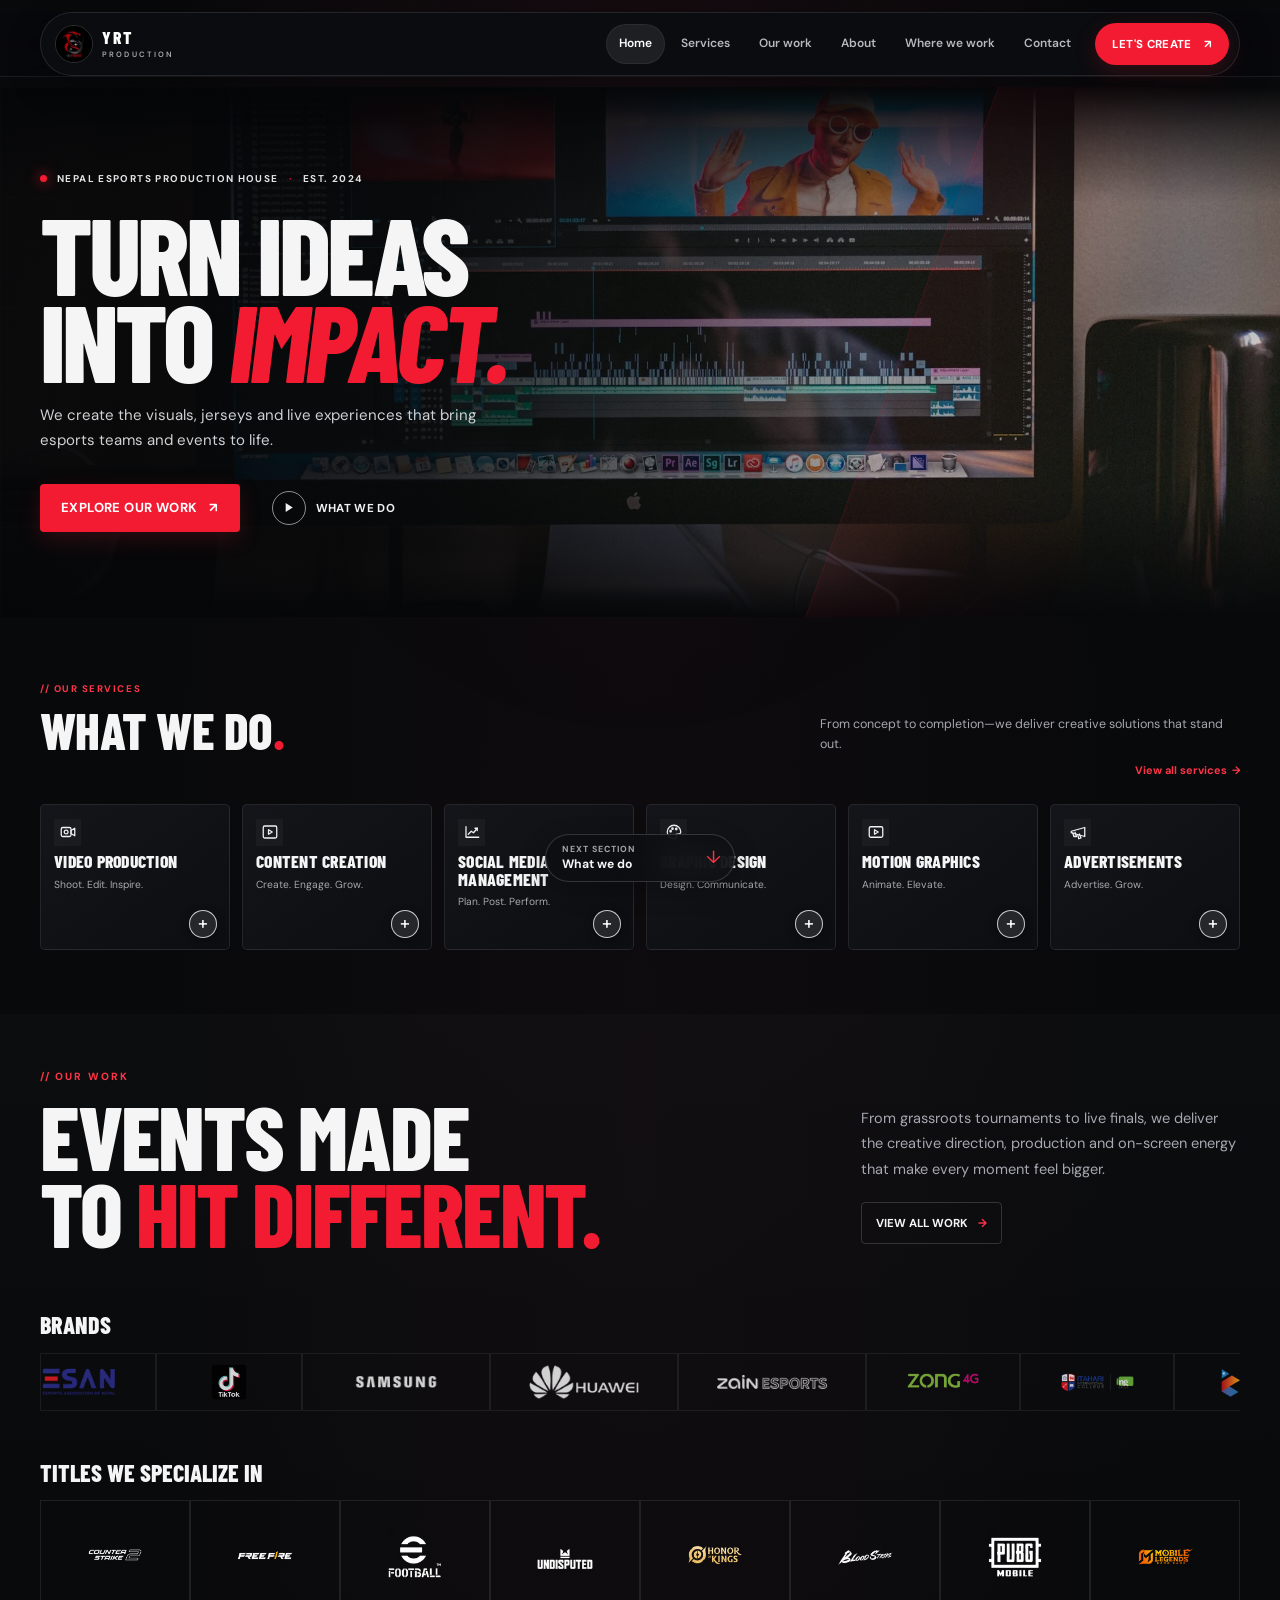
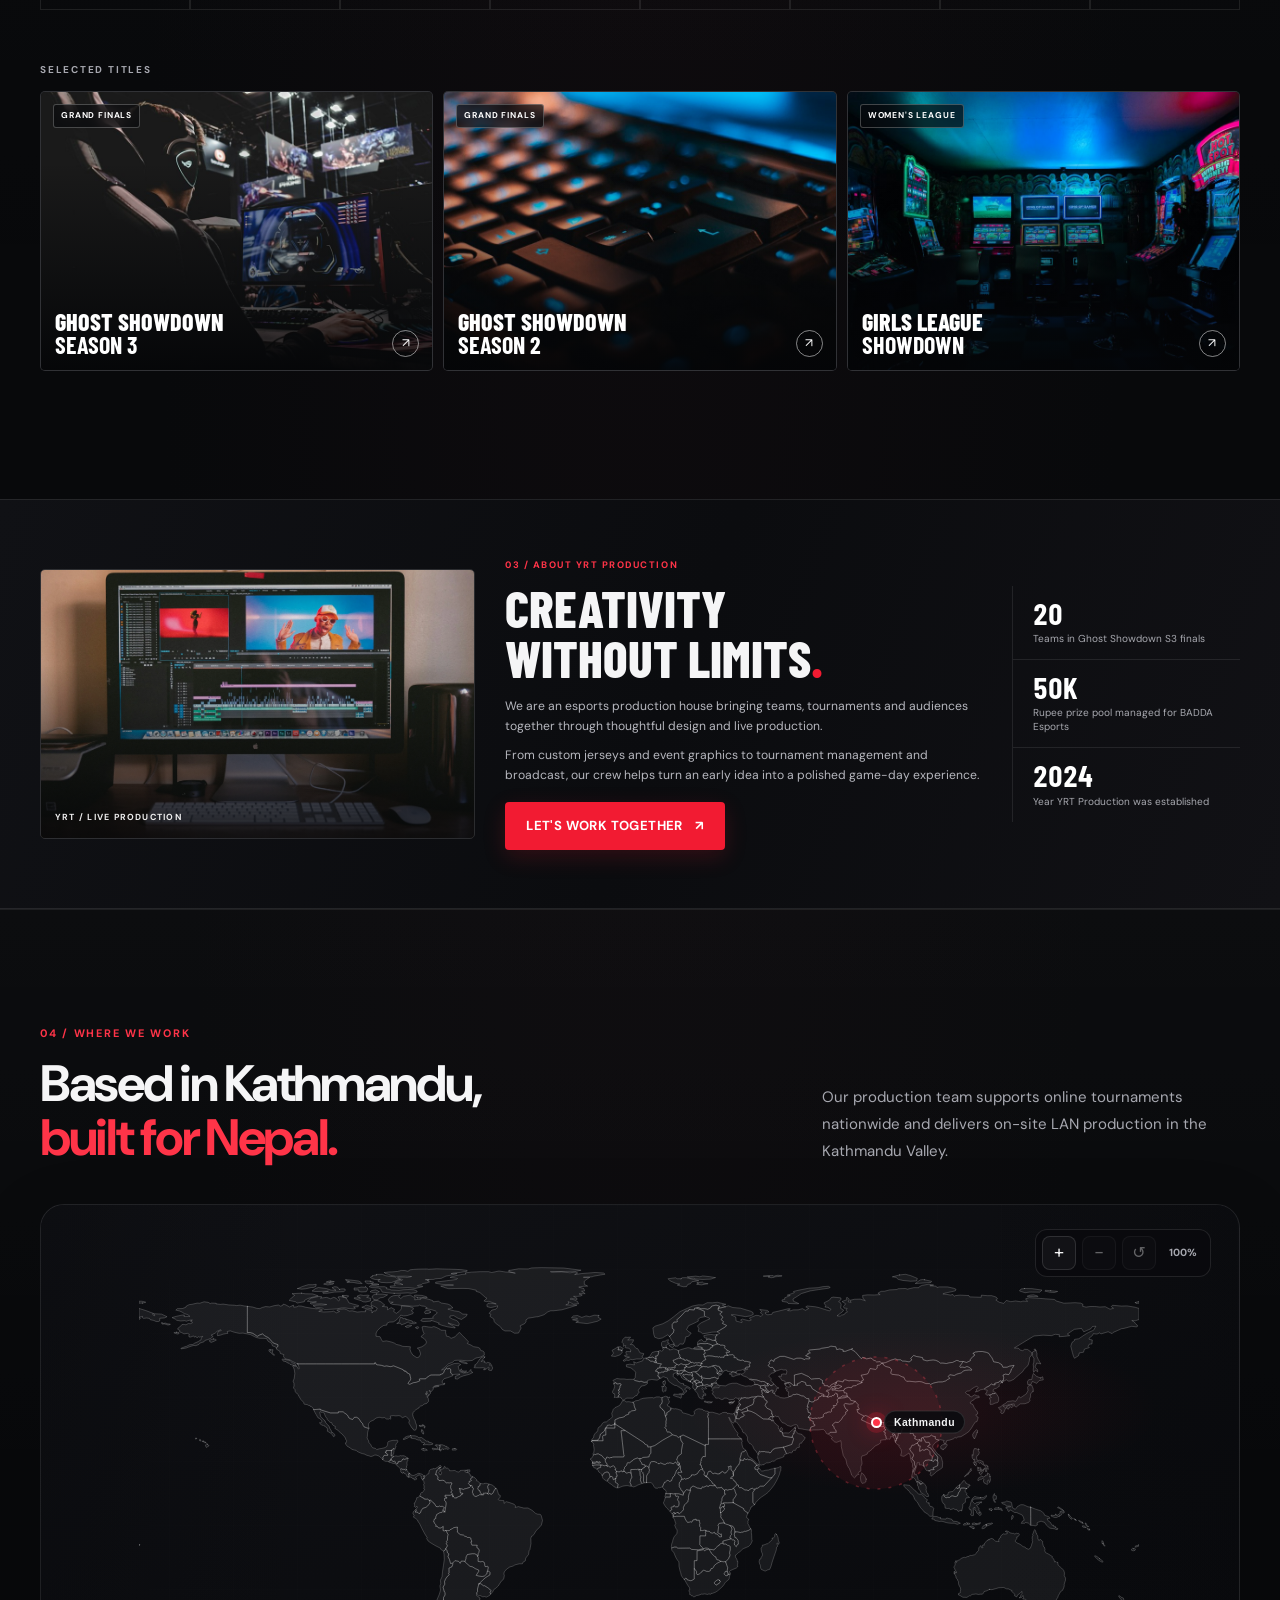
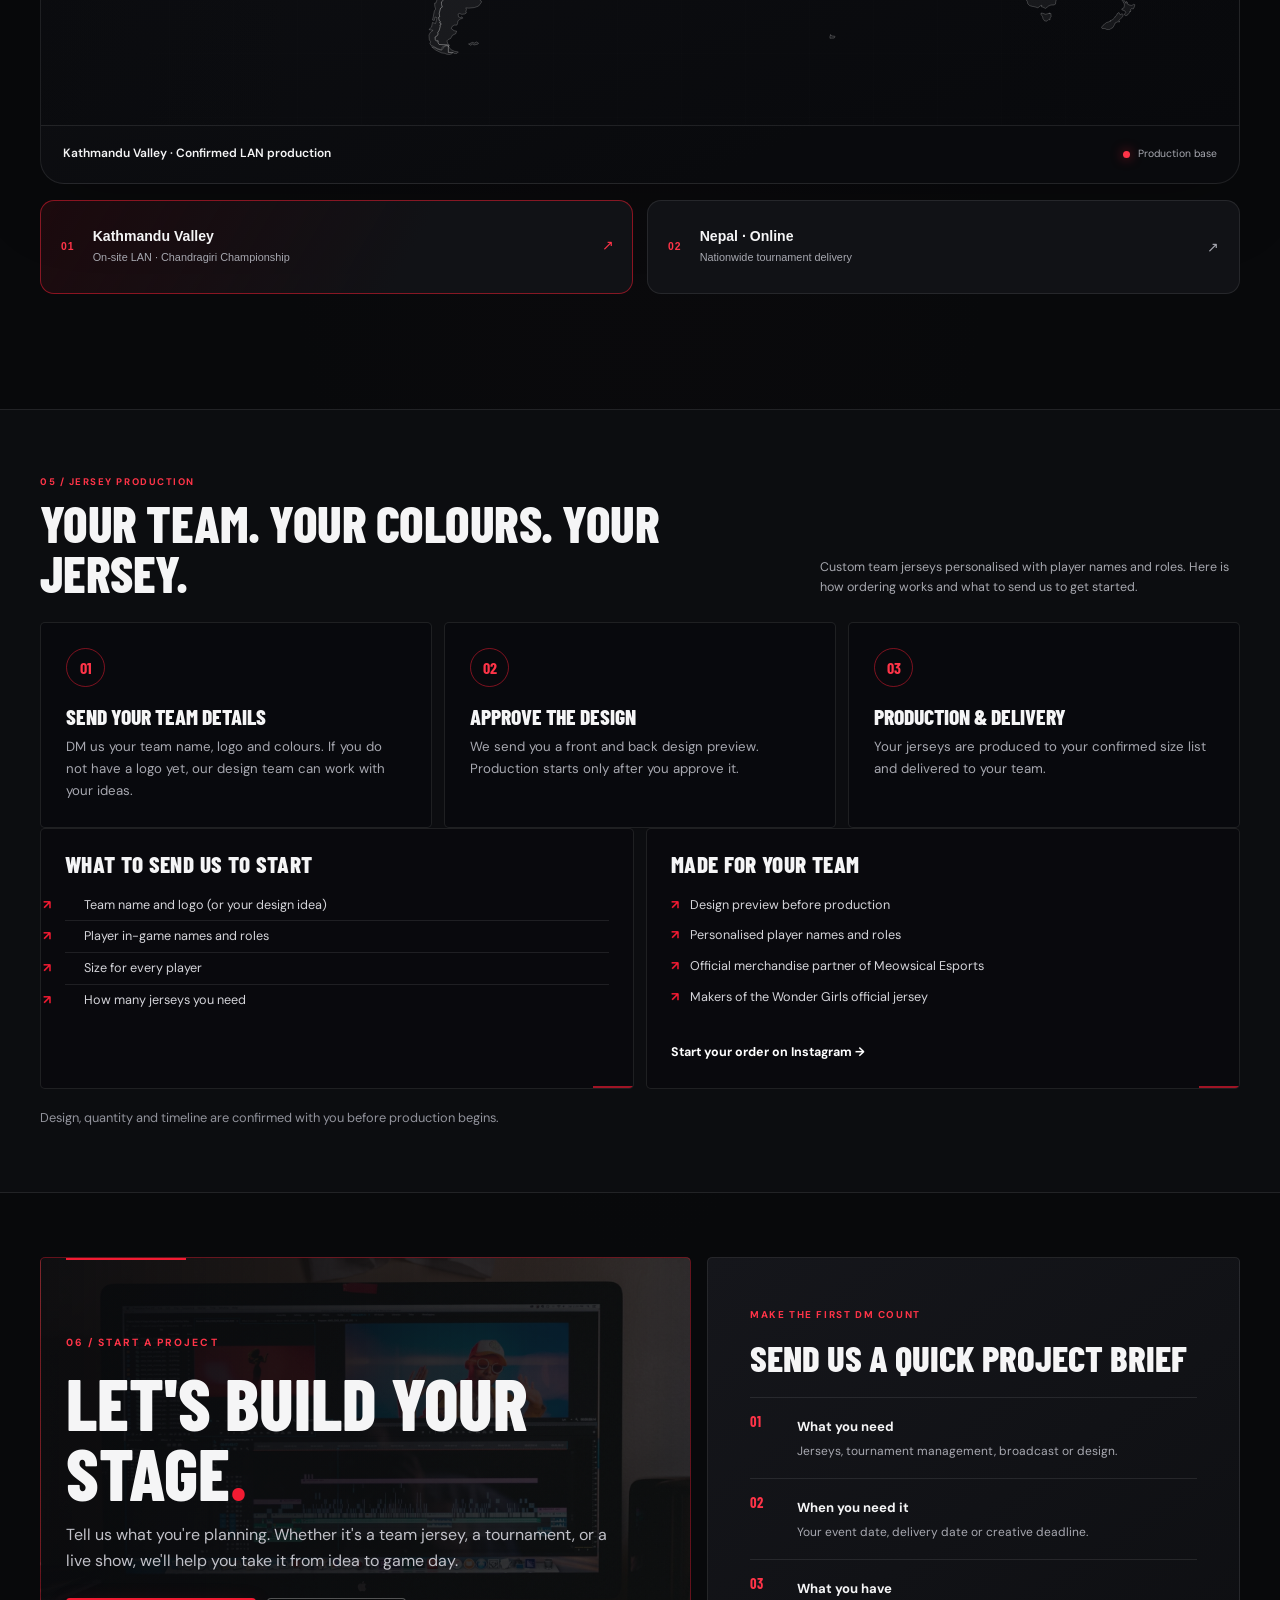
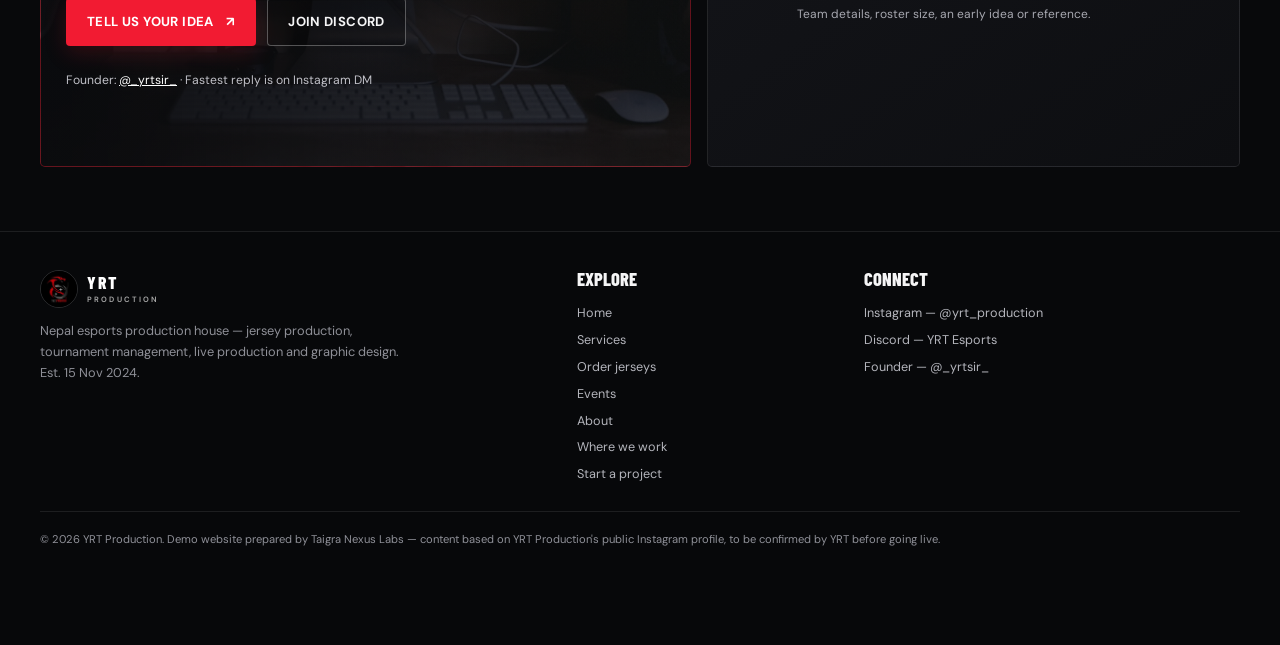
==== commit f9928f40: "Refactor code structure for improved readability and maintainability" ====
--- a/index.html
+++ b/index.html
@@ -1,6 +1,5 @@
-<<<<<<< HEAD
 <!DOCTYPE html>
-<html lang="en">
+<html lang="en" data-theme="dark">
 
 <head>
   <meta charset="UTF-8">
@@ -10,15 +9,9 @@
   <meta name="description"
     content="YRT Production is a Nepal esports production house: custom team jerseys, PUBG Mobile tournament management, live broadcast production and esports graphic design. Est. 2024.">
   <meta name="theme-color" content="#08090c">
-  <script>
-    var savedTheme = localStorage.getItem('yrt-theme');
-    var initialTheme = savedTheme === 'light' || savedTheme === 'dark'
-      ? savedTheme
-      : (window.matchMedia('(prefers-color-scheme: light)').matches ? 'light' : 'dark');
-    document.documentElement.setAttribute('data-theme', initialTheme);
-  </script>
   <link rel="preconnect" href="https://fonts.googleapis.com">
   <link rel="preconnect" href="https://fonts.gstatic.com" crossorigin>
+  <link rel="preload" as="image" href="img/production-hero.webp">
   <link href="https://fonts.googleapis.com/css2?family=Barlow+Condensed:wght@500;600;700;800;900&family=DM+Sans:wght@400;500;600;700&display=swap" rel="stylesheet">
   <link rel="stylesheet" href="style.css">
 </head>
@@ -27,40 +20,29 @@
 
   <header>
     <div class="wrap nav">
-      <a class="brand" href="#top" aria-label="YRT Production home">
+      <a class="brand" href="index.html" aria-label="YRT Production home">
         <img src="img/logo.jpg" alt="YRT Production logo — red and silver dragon emblem">
         <span>YRT <b>Production</b></span>
       </a>
-      <button class="theme-toggle mobile-theme-toggle" type="button" aria-label="Switch to light mode" title="Switch to light mode">
-        <svg class="theme-icon theme-icon-sun" viewBox="0 0 24 24" aria-hidden="true"><circle cx="12" cy="12" r="4"/><path d="M12 2v2m0 16v2M4.93 4.93l1.42 1.42m11.3 11.3 1.42 1.42M2 12h2m16 0h2M4.93 19.07l1.42-1.42m11.3-11.3 1.42-1.42"/></svg>
-        <svg class="theme-icon theme-icon-moon" viewBox="0 0 24 24" aria-hidden="true"><path d="M20.2 15.4A8.5 8.5 0 0 1 8.6 3.8 8.5 8.5 0 1 0 20.2 15.4Z"/></svg>
-      </button>
       <button class="nav-toggle" id="navToggle" aria-label="Open menu" aria-expanded="false" aria-controls="mobileMenu"><span></span><span></span></button>
       <nav class="nav-links" aria-label="Main">
-        <a href="#top" class="active">Home</a>
-        <a href="#services">Services</a>
-        <a href="#events">Our work</a>
-        <a href="#about">About</a>
-        <a href="#contact">Contact</a>
-        <button class="theme-toggle" type="button" aria-label="Switch to light mode" title="Switch to light mode">
-          <svg class="theme-icon theme-icon-sun" viewBox="0 0 24 24" aria-hidden="true"><circle cx="12" cy="12" r="4"/><path d="M12 2v2m0 16v2M4.93 4.93l1.42 1.42m11.3 11.3 1.42 1.42M2 12h2m16 0h2M4.93 19.07l1.42-1.42m11.3-11.3 1.42-1.42"/></svg>
-          <svg class="theme-icon theme-icon-moon" viewBox="0 0 24 24" aria-hidden="true"><path d="M20.2 15.4A8.5 8.5 0 0 1 8.6 3.8 8.5 8.5 0 1 0 20.2 15.4Z"/></svg>
-        </button>
-        <a class="btn btn-main nav-cta" href="#contact">Let's create <span aria-hidden="true">↗</span></a>
+        <a href="index.html" class="active" aria-current="page">Home</a>
+        <a href="services.html">Services</a>
+        <a href="events.html">Our work</a>
+        <a href="about.html">About</a>
+        <a href="#where-we-work">Where we work</a>
+        <a href="contact.html">Contact</a>
+        <a class="btn btn-main nav-cta" href="contact.html">Let's create <span aria-hidden="true">↗</span></a>
       </nav>
     </div>
     <nav class="mobile-menu wrap" id="mobileMenu" aria-label="Mobile">
-      <a href="#top" class="active" aria-current="location">Home</a>
-      <a href="#services">Services</a>
-      <a href="#events">Our work</a>
-      <a href="#about">About</a>
-      <a href="#contact">Contact</a>
-      <button class="theme-toggle" type="button" aria-label="Switch to light mode" title="Switch to light mode">
-        <svg class="theme-icon theme-icon-sun" viewBox="0 0 24 24" aria-hidden="true"><circle cx="12" cy="12" r="4"/><path d="M12 2v2m0 16v2M4.93 4.93l1.42 1.42m11.3 11.3 1.42 1.42M2 12h2m16 0h2M4.93 19.07l1.42-1.42m11.3-11.3 1.42-1.42"/></svg>
-        <svg class="theme-icon theme-icon-moon" viewBox="0 0 24 24" aria-hidden="true"><path d="M20.2 15.4A8.5 8.5 0 0 1 8.6 3.8 8.5 8.5 0 1 0 20.2 15.4Z"/></svg>
-        <span class="theme-label">Light appearance</span>
-      </button>
-      <a class="btn btn-main nav-cta" href="#contact">Let's create <span aria-hidden="true">↗</span></a>
+      <a href="index.html" class="active" aria-current="page">Home</a>
+      <a href="services.html">Services</a>
+      <a href="events.html">Our work</a>
+      <a href="about.html">About</a>
+      <a href="#where-we-work">Where we work</a>
+      <a href="contact.html">Contact</a>
+      <a class="btn btn-main nav-cta" href="contact.html">Let's create <span aria-hidden="true">↗</span></a>
     </nav>
   </header>
 
@@ -86,7 +68,7 @@
           <span class="kicker">// Our services</span>
           <h2>What we do<span class="red">.</span></h2>
           <p>From concept to completion—we deliver creative solutions that stand out.</p>
-          <a class="services-all" href="#contact">View all services <span aria-hidden="true">→</span></a>
+          <a class="services-all" href="services.html">View all services <span aria-hidden="true">→</span></a>
         </div>
         <div class="grid grid-3 service-grid">
           <article class="card">
@@ -95,7 +77,7 @@
             </div>
             <h3>Video Production</h3>
             <p>Shoot. Edit. Inspire.</p>
-            <a class="service-arrow" href="#contact" aria-label="Ask about video production">+</a>
+            <a class="service-arrow" href="services/production-broadcast.html" aria-label="Learn about video production">+</a>
           </article>
           <article class="card">
             <div class="icon" aria-hidden="true">
@@ -103,7 +85,7 @@
             </div>
             <h3>Content Creation</h3>
             <p>Create. Engage. Grow.</p>
-            <a class="service-arrow" href="#events" aria-label="Explore content creation work">+</a>
+            <a class="service-arrow" href="events.html" aria-label="Explore content creation work">+</a>
           </article>
           <article class="card">
             <div class="icon" aria-hidden="true">
@@ -111,7 +93,7 @@
             </div>
             <h3>Social Media Management</h3>
             <p>Plan. Post. Perform.</p>
-            <a class="service-arrow" href="#contact" aria-label="Ask about social media management">+</a>
+            <a class="service-arrow" href="contact.html" aria-label="Ask about social media management">+</a>
           </article>
           <article class="card">
             <div class="icon" aria-hidden="true">
@@ -119,7 +101,7 @@
             </div>
             <h3>Graphic Design</h3>
             <p>Design. Communicate.</p>
-            <a class="service-arrow" href="#events" aria-label="Explore graphic design work">+</a>
+            <a class="service-arrow" href="services/graphic-design.html" aria-label="Explore graphic design services">+</a>
           </article>
           <article class="card">
             <div class="icon" aria-hidden="true">
@@ -127,7 +109,7 @@
             </div>
             <h3>Motion Graphics</h3>
             <p>Animate. Elevate.</p>
-            <a class="service-arrow" href="#contact" aria-label="Ask about motion graphics">+</a>
+            <a class="service-arrow" href="services/production-broadcast.html" aria-label="Ask about motion graphics">+</a>
           </article>
           <article class="card">
             <div class="icon" aria-hidden="true">
@@ -135,141 +117,105 @@
             </div>
             <h3>Advertisements</h3>
             <p>Advertise. Grow.</p>
-            <a class="service-arrow" href="#contact" aria-label="Ask about advertisements">+</a>
+            <a class="service-arrow" href="services/graphic-design.html" aria-label="Ask about advertisements">+</a>
           </article>
-=======
-<!doctype html>
-<html lang="en">
-<head>
-  <meta charset="UTF-8">
-  <meta name="viewport" content="width=device-width,initial-scale=1,viewport-fit=cover">
-  <title>YRT Production — Nepal Esports Production House</title>
-  <meta name="description" content="YRT Production runs tournaments, produces live broadcasts, creates esports graphics and makes custom team jerseys in Nepal.">
-  <meta name="theme-color" content="#0c0c0f">
-  <link rel="icon" href="img/logo.jpg">
-  <link rel="preconnect" href="https://fonts.googleapis.com">
-  <link rel="preconnect" href="https://fonts.gstatic.com" crossorigin>
-  <link href="https://fonts.googleapis.com/css2?family=Outfit:wght@400;600;700;800&family=Plus+Jakarta+Sans:wght@400;500;600;700&family=Oswald:wght@600;700&display=swap" rel="stylesheet">
-  <link rel="stylesheet" href="style.css">
-</head>
-<body>
-  <header class="site-header home-header">
-    <div class="wrap nav">
-      <a class="brand" href="index.html" aria-label="YRT Production home"><img src="img/logo.jpg" alt="YRT Production logo"><span class="brand-text">YRT <b>Production</b><small>NEPAL ESPORTS</small></span></a>
-      <nav class="nav-links" aria-label="Main"><a class="nav-link active" href="index.html">Home</a><a class="nav-link" href="services.html">Services</a><a class="nav-link" href="events.html">Events</a><a class="nav-link" href="about.html">About</a><a class="nav-link" href="contact.html">Contact</a><a class="btn btn-primary" href="https://discord.gg/3MWQ8cHmy3" target="_blank" rel="noopener">Join Discord</a></nav>
-      <button class="nav-toggle" type="button" aria-label="Open menu" aria-expanded="false"><span></span><span></span><span></span></button>
-    </div>
-    <nav class="mobile-menu" aria-label="Mobile"><a href="index.html">Home</a><a href="services.html">Services</a><a href="events.html">Events</a><a href="about.html">About</a><a href="contact.html">Contact</a><a class="btn btn-primary" href="https://discord.gg/3MWQ8cHmy3" target="_blank" rel="noopener">Join Discord</a></nav>
-  </header>
-
-  <main>
-    <section class="page-hero home-hero" id="top">
-      <div class="wrap page-hero-inner">
-        <div class="home-hero-copy" data-reveal>
-          <span class="kicker">360° Nepal esports company</span>
-          <h1><span>Esports production,</span><span>broadcast and</span><span class="red">jersey creation.</span></h1>
-          <p class="lead">YRT Production brings tournament management, live broadcast, team jerseys and esports graphics under one roof.</p>
-          <div class="hero-actions"><a class="btn btn-primary" href="contact.html">Start a project <span>→</span></a><a class="btn btn-ghost" href="services.html">Our services</a></div>
-        </div>
-        <div class="hero-network" aria-hidden="true">
-          <span class="network-ring ring-one"></span><span class="network-ring ring-two"></span>
-          <i style="--x:12%;--y:68%"></i><i style="--x:34%;--y:34%"></i><i style="--x:51%;--y:58%"></i>
-          <i style="--x:67%;--y:21%"></i><i style="--x:78%;--y:48%"></i><i style="--x:91%;--y:71%"></i>
-          <i style="--x:58%;--y:83%"></i><i style="--x:22%;--y:18%"></i>
-        </div>
-        <div class="hero-stats" aria-label="YRT Production highlights">
-          <div><strong>20</strong><span>Teams · Ghost Showdown S3</span></div>
-          <div><strong>Rs 50K</strong><span>Prize pool · BADDA Esports</span></div>
-          <div><strong>2024</strong><span>Year founded</span></div>
-        </div>
-      </div>
-      <a class="scroll-cue" href="#services">Scroll <span>↓</span></a>
-    </section>
-
-    <section class="image-carousel" aria-label="YRT production moments">
-      <div class="image-carousel-track">
-        <figure><img src="img/production-hero.jpg" alt="YRT live production setup"><figcaption>Live production</figcaption></figure>
-        <figure><img src="img/event-ghost.jpg" alt="Ghost Showdown Season 3"><figcaption>Ghost Showdown S3</figcaption></figure>
-        <figure><img src="img/event-league.jpg" alt="Girls League Showdown"><figcaption>Women's League</figcaption></figure>
-        <figure><img src="img/event-lan.jpg" alt="Chandragiri Championship"><figcaption>LAN production</figcaption></figure>
-        <figure><img src="img/event-badda.jpg" alt="BADDA Esports Tournament"><figcaption>BADDA Esports</figcaption></figure>
-        <figure><img src="img/event-tdm.jpg" alt="NOFUTURE 1v1 TDM"><figcaption>NOFUTURE TDM</figcaption></figure>
-        <figure><img src="img/production-hero.jpg" alt="YRT live production setup"><figcaption>Live production</figcaption></figure>
-        <figure><img src="img/event-ghost.jpg" alt="Ghost Showdown Season 3"><figcaption>Ghost Showdown S3</figcaption></figure>
-        <figure><img src="img/event-league.jpg" alt="Girls League Showdown"><figcaption>Women's League</figcaption></figure>
-        <figure><img src="img/event-lan.jpg" alt="Chandragiri Championship"><figcaption>LAN production</figcaption></figure>
-        <figure><img src="img/event-badda.jpg" alt="BADDA Esports Tournament"><figcaption>BADDA Esports</figcaption></figure>
-        <figure><img src="img/event-tdm.jpg" alt="NOFUTURE 1v1 TDM"><figcaption>NOFUTURE TDM</figcaption></figure>
+        </div>
       </div>
     </section>
 
-    <section class="section" id="services">
-      <div class="wrap">
-        <header class="section-header services-header"><span class="kicker">01 / What we do</span><h2>Core services for the<br><span class="red">Nepali esports scene.</span></h2><p>YRT plans the show, produces it live and gives teams the jerseys and visuals they need to look ready.</p></header>
-        <div class="card-grid flow-card-grid">
-          <article class="card service-card flow-card" data-reveal><div class="flow-card-top"><span>01</span><div class="icon-box"><svg viewBox="0 0 24 24" fill="none" stroke="currentColor" stroke-width="1.7"><path d="M7 3h10l3 4-4 3v10H8V10l-4-3 3-4Z"/><path d="M8 10h8"/></svg></div></div><h3>Jersey Production</h3><p>Custom team jerseys built around your colours and roster.</p><ul><li>Player names and roles</li><li>Design preview</li><li>Team size handling</li></ul><a class="text-link" href="services/jersey-production.html">View service <span>→</span></a></article>
-          <article class="card service-card flow-card" data-reveal><div class="flow-card-top"><span>02</span><div class="icon-box"><svg viewBox="0 0 24 24" fill="none" stroke="currentColor" stroke-width="1.7"><path d="M4 4h16v16H4z"/><path d="M8 8h8v4H8zM8 16h3m5 0h-2"/></svg></div></div><h3>Tournament Management</h3><p>Organised formats, match operations and clean results.</p><ul><li>Registrations and slots</li><li>Schedules and tables</li><li>Match administration</li></ul><a class="text-link" href="services/tournament-management.html">View service <span>→</span></a></article>
-          <article class="card service-card flow-card" data-reveal><div class="flow-card-top"><span>03</span><div class="icon-box"><svg viewBox="0 0 24 24" fill="none" stroke="currentColor" stroke-width="1.7"><rect x="3" y="5" width="18" height="14" rx="2"/><path d="m10 9 5 3-5 3z"/></svg></div></div><h3>Production &amp; Broadcast</h3><p>Live coverage that keeps the stage and stream moving.</p><ul><li>Live stream production</li><li>Overlays and scoreboards</li><li>Match coverage</li></ul><a class="text-link" href="services/production-broadcast.html">View service <span>→</span></a></article>
-          <article class="card service-card flow-card" data-reveal><div class="flow-card-top"><span>04</span><div class="icon-box"><svg viewBox="0 0 24 24" fill="none" stroke="currentColor" stroke-width="1.7"><path d="M4 20V4h16v16H4Z"/><path d="m7 17 3-7 3 4 2-3 3 6"/></svg></div></div><h3>Graphic Design</h3><p>Esports visuals for matchday, events and teams.</p><ul><li>Posters and banners</li><li>Result graphics</li><li>Social media design</li></ul><a class="text-link" href="services/graphic-design.html">View service <span>→</span></a></article>
->>>>>>> 26c97a0 (Add Tournament Management page and accompanying styles)
-        </div>
-      </div>
-    </section>
-
-<<<<<<< HEAD
     <section id="events">
       <div class="wrap">
-        <div class="sec-head">
-          <span class="kicker">02 / Our portfolio</span>
-          <h2>Made for the spotlight<span class="red">.</span></h2>
-          <p>A few moments from the tournaments and stages we have helped bring to life.</p>
+        <div class="work-intro">
+          <div class="work-heading">
+            <span class="kicker">// Our work</span>
+            <h2>Events made<br>to <span class="red">hit different.</span></h2>
+          </div>
+          <div class="work-copy">
+            <p>From grassroots tournaments to live finals, we deliver the creative direction, production and on-screen energy that make every moment feel bigger.</p>
+            <a class="work-all" href="events.html">View all work <span aria-hidden="true">→</span></a>
+          </div>
+        </div>
+        <div class="titles-specialize">
+          <div class="titles-head">
+            <h2>Brands</h2>
+          </div>
+        <div class="work-brands" aria-label="Brands and events we work with">
+          <span class="brand-mark"><img src="img/brand-logo-1.png" alt="ESAN" loading="lazy" decoding="async"></span>
+          <span class="brand-mark"><img src="img/brand-logo-2.png" alt="TikTok" loading="lazy" decoding="async"></span>
+          <span class="brand-mark"><img src="img/brand-logo-3.png" alt="Samsung" loading="lazy" decoding="async"></span>
+          <span class="brand-mark"><img src="img/brand-logo-4.png" alt="Brand 4" loading="lazy" decoding="async"></span>
+          <span class="brand-mark"><img src="img/brand-logo-5.png" alt="Zain Esports" loading="lazy" decoding="async"></span>
+          <span class="brand-mark"><img src="img/brand-logo-6.png" alt="Zong 4G" loading="lazy" decoding="async"></span>
+          <span class="brand-mark"><img src="img/brand-logo-7.png" alt="Itahari International College" loading="lazy" decoding="async"></span>
+          <span class="brand-mark"><img src="img/brand-logo-8.png" alt="iCash Digital Wallet" loading="lazy" decoding="async"></span>
+          <span class="brand-mark"><img src="img/brand-logo-9.png" alt="FRMJE" loading="lazy" decoding="async"></span>
+          <span class="brand-mark"><img src="img/brand-logo-plg.png" alt="PLG" loading="lazy" decoding="async"></span>
+        </div>
+        <div class="titles-specialize">
+          <div class="titles-head">
+            <h2>Titles We Specialize In</h2>
+          </div>
+          <div class="titles-grid" aria-label="Esports titles we specialize in">
+            <div class="title-card"><img src="img/title-logo-1.png" alt="Counter-Strike 2" loading="lazy" decoding="async"></div>
+            <div class="title-card"><img src="img/title-logo-2.png" alt="Free Fire" loading="lazy" decoding="async"></div>
+            <div class="title-card"><img src="img/title-logo-3.png" alt="eFootball" loading="lazy" decoding="async"></div>
+            <div class="title-card"><img src="img/title-logo-4.png" alt="Undisputed" loading="lazy" decoding="async"></div>
+            <div class="title-card"><img src="img/title-logo-5.png" alt="Honor of Kings" loading="lazy" decoding="async"></div>
+            <div class="title-card"><img src="img/title-logo-6.png" alt="Blood Strike" loading="lazy" decoding="async"></div>
+            <div class="title-card"><img src="img/title-logo-7.png" alt="PUBG Mobile" loading="lazy" decoding="async"></div>
+            <div class="title-card"><img src="img/title-logo-8.png" alt="Mobile Legends" loading="lazy" decoding="async"></div>
+            <div class="title-card"><img src="img/title-logo-9.png" alt="League of Legends" loading="lazy" decoding="async"></div>
+            <div class="title-card"><img src="img/title-logo-10.png" alt="Valorant" loading="lazy" decoding="async"></div>
+          </div>
+        </div>
+        <div class="work-carousel-head">
+          <span>Selected titles</span>
         </div>
         <div class="work-grid">
           <a class="work-card" href="https://www.instagram.com/p/Dd6UPa0k8MR/" target="_blank" rel="noopener">
-            <img src="img/event-ghost.jpg" alt="Ghost Showdown Season 3 grand finals">
+            <img src="img/event-ghost.jpg" alt="Ghost Showdown Season 3 grand finals" loading="lazy" decoding="async">
             <span class="tag">Grand Finals</span>
             <span class="work-title">Ghost Showdown <b>Season 3</b></span>
             <span class="work-link" aria-hidden="true">↗</span>
           </a>
           <a class="work-card" href="https://www.instagram.com/p/Dd6IGq3kx3I/" target="_blank" rel="noopener">
-            <img src="img/event-finals.jpg" alt="Ghost Showdown Season 2 finals">
+            <img src="img/event-finals.jpg" alt="Ghost Showdown Season 2 finals" loading="lazy" decoding="async">
             <span class="tag">Grand Finals</span>
             <span class="work-title">Ghost Showdown <b>Season 2</b></span>
             <span class="work-link" aria-hidden="true">↗</span>
           </a>
           <a class="work-card" href="https://www.instagram.com/reel/DUP4SJ9k_7F/" target="_blank" rel="noopener">
-            <img src="img/event-league.jpg" alt="Girls League Showdown">
+            <img src="img/event-league.jpg" alt="Girls League Showdown" loading="lazy" decoding="async">
             <span class="tag">Women's League</span>
             <span class="work-title">Girls League <b>Showdown</b></span>
             <span class="work-link" aria-hidden="true">↗</span>
           </a>
           <a class="work-card" href="https://www.instagram.com/p/DfMHH7wODCs/" target="_blank" rel="noopener">
-            <img src="img/event-lan.jpg" alt="Chandragiri Championship LAN">
+            <img src="img/event-lan.jpg" alt="Chandragiri Championship LAN" loading="lazy" decoding="async">
             <span class="tag">LAN · Production Partner</span>
             <span class="work-title">Chandragiri <b>Championship</b></span>
             <span class="work-link" aria-hidden="true">↗</span>
           </a>
           <a class="work-card" href="https://www.instagram.com/p/DQOOp4zEnwY/" target="_blank" rel="noopener">
-            <img src="img/event-badda.jpg" alt="BADDA Esports tournament">
+            <img src="img/event-badda.jpg" alt="BADDA Esports tournament" loading="lazy" decoding="async">
             <span class="tag">Managed Event</span>
             <span class="work-title">BADDA Esports <b>Tournament</b></span>
             <span class="work-link" aria-hidden="true">↗</span>
           </a>
           <a class="work-card" href="https://www.instagram.com/p/Ddp9008E6b3/" target="_blank" rel="noopener">
-            <img src="img/event-tdm.jpg" alt="NOFUTURE 1v1 TDM Season 1">
+            <img src="img/event-tdm.jpg" alt="NOFUTURE 1v1 TDM Season 1" loading="lazy" decoding="async">
             <span class="tag">1v1 · Free Entry</span>
             <span class="work-title">NOFUTURE 1v1 <b>TDM · Season 1</b></span>
             <span class="work-link" aria-hidden="true">↗</span>
           </a>
         </div>
-        <a class="text-link" href="https://www.instagram.com/yrt_production/" target="_blank" rel="noopener">View more on Instagram <span aria-hidden="true">↗</span></a>
       </div>
     </section>
 
     <section id="about" class="about-section">
       <div class="wrap about-layout">
         <div class="about-image">
-          <img src="img/production-hero.jpg" alt="YRT Production crew preparing a live production setup">
+          <img src="img/production-hero.webp" alt="YRT Production crew preparing a live production setup" loading="lazy" decoding="async">
           <span class="image-caption">YRT / Live production</span>
         </div>
         <div class="about-copy">
@@ -283,32 +229,247 @@
           <div><b data-count-to="20" aria-label="20">20</b><span>Teams in Ghost Showdown S3 finals</span></div>
           <div><b data-count-to="50" data-count-suffix="K" aria-label="50K">50K</b><span>Rupee prize pool managed for BADDA Esports</span></div>
           <div><b data-count-to="2024" aria-label="2024">2024</b><span>Year YRT Production was established</span></div>
-=======
-    <section class="section alt our-work-intro" id="partners">
-      <div class="wrap"><header class="section-header"><span class="kicker">02 / Our work</span><h2>Brands &amp; events<br>we've built with<span class="red">.</span></h2><p>Since 2024, YRT has created and produced esports work across Nepal for teams, tournament organisers and gaming communities.</p></header></div>
-      <div class="work-logo-section">
-        <div class="wrap"><span class="work-band-label">Brands</span></div>
-        <div class="work-logo-grid wrap" aria-label="YRT brands and events">
-          <span>Meowsical</span><span>Wonder Girls</span><span>Ghost Esports</span><span>Chandragiri</span><span>BADDA Esports</span><span>NOFUTURE</span>
         </div>
       </div>
     </section>
 
-    <section class="section work-titles">
+    <section class="where-worked" id="where-we-work" aria-labelledby="where-we-work-title">
       <div class="wrap">
-        <span class="work-band-label">Titles we specialize in</span>
-        <div class="title-logo-grid" aria-label="YRT specialist title">
-          <article class="title-logo-card" data-reveal><span class="title-mark">PUBG</span><strong>MOBILE</strong><small>Battle Royale</small></article>
->>>>>>> 26c97a0 (Add Tournament Management page and accompanying styles)
+        <header class="worked-intro">
+          <div>
+            <span class="kicker">04 / Where we work</span>
+            <h2 id="where-we-work-title">Based in Kathmandu,<br><span class="red">built for Nepal.</span></h2>
+          </div>
+          <p>Our production team supports online tournaments nationwide and delivers on-site LAN production in the Kathmandu Valley.</p>
+        </header>
+
+        <div class="worked-map">
+          <div class="world-map" id="worldMap" data-region="kathmandu" role="group" tabindex="0" aria-label="YRT Production coverage map. Pinch, scroll, or double-click to zoom; drag or use arrow keys to pan while zoomed.">
+            <div class="world-map-art">
+                            <svg class="country-map" viewBox="0 0 1000 430" role="img" aria-labelledby="country-map-title country-map-desc">
+                <title id="country-map-title">World country map</title>
+                <desc id="country-map-desc">Country boundaries from the public-domain Natural Earth 1:110m countries dataset.</desc>
+                <g class="country-regions" fill-rule="evenodd">
+  <path class="country" data-code="FJI" aria-label="Fiji" d="M1000.00,294.63L1000.00,295.99L998.23,296.67L996.46,297.26L996.10,296.22L997.49,295.65L998.37,295.50L1000.00,294.63Z M994.79,298.62L995.48,298.17L996.44,298.97L995.98,300.42L994.26,300.80L992.73,300.46L992.46,299.24L993.53,298.28L994.79,298.62Z M0.57,294.50L0.23,295.84L0.00,295.99L0.00,294.63L0.57,294.50Z"/>
+  <path class="country" data-code="TZA" aria-label="United Republic of Tanzania" d="M594.18,252.64L594.65,252.94L604.72,258.60L604.91,260.21L608.90,262.99L607.61,266.41L607.78,267.99L609.56,269.00L609.64,269.72L608.87,271.40L609.03,272.24L608.85,273.57L609.82,275.31L610.97,278.05L611.99,278.66L611.99,278.66L609.78,280.27L606.74,281.35L605.08,281.30L604.09,282.14L602.15,282.21L601.43,282.56L598.09,281.78L596.00,282.00L595.22,278.22L594.28,276.93L593.72,276.16L591.00,275.64L589.42,274.81L587.66,274.34L586.55,273.87L585.39,273.17L585.39,273.17L583.89,269.67L582.28,268.11L581.72,266.50L582.00,265.06L581.50,262.50L582.65,262.37L583.66,261.36L584.74,259.91L585.42,259.33L585.40,258.43L584.80,257.80L584.64,256.71L584.64,256.71L585.44,256.35L585.60,254.72L584.50,253.15L585.47,252.82L588.52,252.85L594.18,252.64Z"/>
+  <path class="country" data-code="ESH" aria-label="Western Sahara" d="M475.93,173.18L475.93,173.36L475.88,173.90L475.87,178.11L466.75,177.96L466.84,185.07L464.24,185.32L463.56,186.75L464.09,190.76L453.21,190.74L452.60,191.67L452.72,190.49L452.77,190.50L459.03,190.28L459.36,189.28L460.50,188.03L461.41,184.19L465.28,181.19L466.58,177.69L467.45,177.49L468.35,175.32L470.69,175.03L471.70,175.39L472.96,175.39L473.85,174.75L475.57,174.66L475.51,173.18L475.93,173.18Z"/>
+  <path class="country" data-code="CAN" aria-label="Canada" d="M158.78,113.89L158.40,113.88L153.03,111.15L151.04,109.95L146.01,108.80L144.46,106.34L144.86,104.64L141.31,103.46L140.82,101.22L137.46,99.20L137.40,97.77L137.40,97.77L138.94,96.43L138.87,94.68L134.14,92.91L131.30,89.74L129.57,87.75L127.02,86.50L125.15,85.36L123.68,83.92L120.89,84.82L118.19,86.38L115.72,84.55L113.78,83.33L111.07,82.56L108.34,82.48L108.35,66.67L108.37,56.36L108.37,56.36L113.55,57.02L117.93,58.36L120.82,58.62L123.26,57.46L126.63,56.59L130.75,56.93L134.91,55.71L139.46,55.02L141.37,56.17L143.44,55.52L144.06,54.21L145.98,54.51L150.68,57.00L154.38,55.12L154.75,57.22L158.16,56.77L159.21,55.96L162.58,56.12L166.83,57.28L173.33,58.30L177.15,58.77L179.87,58.59L183.62,60.00L179.71,61.38L184.73,61.98L192.23,61.65L194.59,61.16L197.55,62.83L200.58,61.42L197.74,60.25L199.54,59.29L202.92,59.17L205.14,58.89L207.38,59.55L210.17,61.06L213.27,60.84L218.18,62.09L222.49,61.65L226.55,61.72L226.23,59.99L228.70,59.50L233.00,60.45L232.98,63.07L234.75,60.86L236.99,60.93L238.24,58.14L235.27,56.43L232.02,55.31L232.25,52.24L235.53,50.22L239.19,50.67L242.01,51.89L245.78,55.02L243.31,56.39L248.48,56.95L248.47,59.79L252.18,57.61L255.50,59.40L254.67,61.46L257.36,63.34L260.26,61.33L262.29,58.93L262.44,55.88L266.39,56.10L270.49,56.50L274.22,57.88L274.39,59.26L272.32,60.74L274.28,62.23L273.93,63.58L268.49,65.52L264.62,65.95L261.75,65.12L260.92,66.51L258.25,68.85L257.44,70.07L254.21,71.95L250.24,72.13L248.04,73.31L247.86,75.11L244.63,75.46L241.23,77.71L238.22,80.84L237.14,83.03L236.99,86.25L241.07,86.72L242.32,89.32L243.62,91.42L247.51,90.88L252.67,92.08L255.45,93.13L257.43,94.45L260.91,95.21L263.86,96.38L268.44,96.54L271.46,96.81L271.01,99.22L271.87,102.01L273.89,105.12L278.02,107.75L280.16,106.85L281.66,103.99L280.21,99.61L278.25,98.15L282.70,96.84L285.85,94.90L287.39,92.96L287.16,91.10L285.27,88.74L281.90,86.65L285.18,83.74L283.96,81.23L283.04,76.89L284.97,76.25L289.73,77.00L292.59,77.27L294.89,76.54L297.48,77.49L300.90,79.10L301.74,80.17L306.69,80.38L306.61,82.72L307.53,86.23L310.07,86.66L312.08,88.30L316.11,86.76L318.76,83.69L320.60,82.40L322.76,84.88L326.38,88.42L329.45,91.76L328.34,93.50L332.03,95.07L334.53,96.66L338.96,97.37L340.74,98.26L341.84,100.61L344.01,100.98L345.12,102.03L345.32,105.15L343.31,106.19L341.31,107.17L336.74,108.15L333.24,110.44L328.55,110.89L322.60,110.30L318.44,110.28L315.56,110.48L313.23,112.47L309.69,113.70L305.68,117.38L302.49,119.94L304.85,119.48L309.31,115.83L315.13,113.52L319.29,113.24L321.75,114.60L319.12,116.47L320.00,119.46L320.91,121.56L324.52,122.95L329.11,122.55L331.89,119.42L332.09,121.44L333.88,122.44L330.44,124.26L324.29,125.92L321.54,127.04L318.43,129.04L316.32,128.84L316.22,126.49L321.04,124.19L316.59,124.28L313.51,124.62L311.69,123.05L311.69,119.26L310.46,118.46L308.60,118.93L307.67,118.20L305.56,120.30L304.71,122.46L303.72,123.72L302.54,124.15L301.65,124.29L301.37,124.98L296.26,124.98L292.04,125.00L290.78,125.51L287.85,127.51L287.50,127.73L286.61,128.81L284.06,128.81L281.33,128.82L280.08,129.26L280.53,129.81L280.78,130.65L280.72,130.93L277.09,132.32L274.23,132.75L271.00,134.24L270.31,134.24L269.36,133.80L269.05,133.40L269.11,133.11L269.72,132.14L271.03,130.61L271.84,128.97L271.28,126.56L270.69,124.03L267.80,122.73L268.14,122.24L267.73,121.90L266.97,121.90L266.41,121.46L266.27,120.80L265.73,121.09L264.99,121.00L265.16,120.73L264.50,120.45L264.23,119.72L262.08,118.83L259.83,117.91L257.11,116.83L254.51,115.83L252.02,116.61L251.11,116.64L247.69,115.92L245.44,116.28L242.75,115.42L239.91,114.97L237.97,114.80L237.11,114.33L236.62,112.81L235.68,112.82L235.67,113.89L229.92,113.89L220.42,113.89L210.98,113.89L202.64,113.89L194.31,113.89L186.11,113.89L177.64,113.89L174.91,113.89L166.67,113.89L158.78,113.89Z M266.68,76.52L268.75,75.24L272.56,75.27L272.50,75.80L269.25,77.34L267.29,77.27L266.68,76.52Z M278.40,47.77L275.34,46.30L275.46,45.30L276.80,45.11L283.15,45.41L287.94,46.94L288.19,47.70L285.24,47.62L282.25,47.56L279.20,47.94L278.40,47.77Z M276.90,77.54L277.97,76.71L279.11,76.77L279.82,77.34L278.73,78.80L277.50,78.56L276.77,77.73L276.90,77.54Z M239.96,41.72L238.45,42.80L234.42,42.59L231.05,41.87L232.53,40.62L236.53,39.87L238.95,40.84L239.96,41.72Z M239.33,34.67L238.07,34.75L232.86,34.57L232.12,33.79L237.72,33.83L239.66,34.35L239.33,34.67Z M231.24,31.21L234.56,32.17L233.80,33.18L229.69,33.75L227.43,33.10L226.24,32.06L226.02,30.91L229.62,31.02L231.24,31.21Z M255.14,43.35L250.65,43.01L243.27,42.12L242.31,40.59L241.97,39.21L239.18,38.00L233.44,37.66L230.22,36.80L231.26,35.66L236.99,35.84L240.07,36.73L245.54,36.73L247.94,37.64L247.31,38.68L250.49,39.31L252.26,39.97L256.00,40.09L260.06,40.33L264.47,39.72L270.13,39.49L274.64,39.68L277.62,40.73L278.24,41.88L276.51,42.62L272.36,43.22L268.81,42.88L260.84,43.31L255.14,43.35Z M190.93,32.91L194.85,33.34L193.93,34.17L188.75,34.97L184.63,34.08L186.88,33.19L190.93,32.91Z M191.77,31.10L195.38,31.66L192.00,32.20L187.38,32.20L187.43,31.80L190.28,30.97L191.77,31.10Z M345.55,107.45L344.07,109.20L342.23,111.63L344.05,110.69L345.91,111.29L344.94,112.26L347.40,113.02L348.68,112.34L351.45,113.20L350.59,115.23L352.54,114.76L352.89,116.23L353.76,117.96L352.59,120.40L351.33,120.50L349.50,119.98L350.11,117.71L349.33,117.35L346.11,119.76L344.45,119.67L346.41,118.36L343.75,117.69L340.76,117.85L335.37,117.77L334.95,116.95L336.68,115.97L335.47,115.21L337.80,113.54L340.67,109.12L342.39,107.53L344.80,106.58L346.09,106.70L345.55,107.45Z M266.99,69.14L270.03,70.09L273.22,70.96L273.46,72.28L275.51,72.06L277.49,72.98L275.02,73.86L270.70,73.19L269.14,71.94L266.39,73.42L262.43,74.85L261.48,73.23L257.72,73.50L260.13,72.12L260.49,69.94L261.43,67.39L263.44,67.62L263.96,68.84L265.38,68.41L266.99,69.14Z M281.19,49.02L283.82,47.92L289.98,49.32L293.81,50.65L294.17,51.86L299.33,51.23L302.22,53.00L308.93,54.10L311.35,55.22L313.97,57.82L308.87,59.11L315.42,60.92L319.83,61.53L323.82,64.09L328.19,64.27L327.32,66.22L322.45,69.45L319.03,68.26L314.66,65.59L311.07,65.94L310.72,67.53L313.64,69.14L317.41,70.42L318.56,71.16L320.36,73.91L319.41,75.91L315.90,75.15L308.94,72.93L312.86,75.32L315.75,77.00L316.21,77.97L308.67,76.86L302.71,75.25L299.35,73.89L300.32,73.11L296.17,71.68L292.13,70.34L292.17,71.14L284.14,71.58L281.79,70.63L283.62,68.59L288.84,68.54L294.56,68.18L293.63,67.19L294.60,65.80L298.19,63.10L297.43,61.87L296.36,60.92L292.10,59.57L286.47,58.63L288.25,57.92L285.31,56.20L282.86,56.04L280.67,55.09L279.19,55.91L274.15,56.27L264.04,55.65L258.17,54.83L253.66,54.41L251.35,53.44L254.26,52.17L250.31,52.16L249.43,49.35L251.57,46.86L254.42,45.73L261.59,44.99L259.55,46.78L261.74,48.52L264.31,46.28L271.35,45.14L276.11,48.01L275.70,49.83L281.19,49.02Z M237.49,44.07L243.28,44.17L248.58,44.84L244.43,47.32L241.12,47.86L238.14,49.93L234.97,49.83L233.24,47.39L233.28,46.01L234.73,44.83L237.49,44.07Z M158.74,38.57L158.74,38.57L163.45,36.49L169.16,34.69L173.42,34.73L177.23,34.32L176.84,36.45L174.71,37.42L172.11,37.55L166.95,38.74L162.50,39.17L158.74,38.57Z M131.36,99.89L134.03,99.67L133.20,102.82L135.61,105.05L134.51,105.05L132.83,103.78L131.81,102.50L130.40,101.63L129.89,100.41L130.06,99.53L131.36,99.89Z M206.97,29.72L212.42,30.10L219.93,31.11L222.06,32.43L223.14,33.59L218.60,33.28L214.03,32.38L207.84,32.28L210.53,31.45L207.17,30.78L206.97,29.72Z M156.92,115.25L155.52,115.64L150.96,114.37L150.13,113.39L147.64,112.42L147.14,111.63L144.28,111.13L143.21,109.61L143.45,108.97L146.37,109.58L148.07,110.00L150.68,110.29L151.62,111.25L153.00,112.57L155.77,113.72L156.92,115.25Z M162.39,43.20L166.36,43.77L173.46,43.93L176.15,44.73L179.14,45.90L175.64,46.60L168.83,48.56L165.39,50.50L165.39,51.71L158.08,53.05L156.61,51.83L150.20,50.36L151.39,49.19L153.31,47.16L155.72,45.33L153.01,43.63L162.39,43.20Z M200.50,39.32L202.98,38.85L205.89,38.97L206.38,40.33L204.68,41.65L195.28,42.08L188.27,43.29L184.04,43.35L183.69,42.44L189.46,41.22L176.91,41.55L173.03,41.05L176.82,38.34L179.43,37.56L187.25,38.50L192.18,40.14L197.04,40.35L193.06,37.69L195.61,36.68L198.48,37.00L199.41,38.33L200.50,39.32Z M204.10,47.01L207.22,48.13L208.96,50.84L209.82,52.80L214.49,54.17L219.50,55.49L219.20,56.71L214.64,56.93L216.41,58.00L215.47,59.02L210.44,58.58L205.67,57.83L202.44,58.00L197.22,58.94L190.18,59.36L185.24,59.62L183.74,58.31L179.94,57.56L177.48,57.87L174.06,55.67L175.90,55.37L180.19,54.90L184.11,55.02L187.73,54.54L182.36,53.89L176.43,54.11L172.49,54.05L171.02,53.03L177.46,51.92L173.18,51.96L168.33,51.23L170.66,49.14L172.59,48.04L180.03,46.35L182.87,46.88L181.48,48.19L187.66,47.35L191.53,48.75L194.67,47.33L197.20,48.24L199.48,50.97L200.87,49.82L198.90,46.97L201.34,46.57L204.10,47.01Z M221.00,48.04L217.94,46.22L221.23,44.88L224.54,45.46L229.50,45.11L230.22,45.92L227.63,47.25L231.83,48.44L231.33,50.94L226.78,52.02L224.10,51.79L222.18,50.73L215.28,48.58L215.33,47.69L221.00,48.04Z M203.89,45.56L207.61,45.44L209.72,46.06L207.28,47.89L202.94,45.94L203.89,45.56Z M226.39,36.89L228.51,38.18L228.60,39.60L227.33,41.67L222.75,41.95L219.77,41.51L219.83,39.89L215.27,40.10L215.10,37.95L218.08,38.04L222.27,37.09L226.18,37.25L226.39,36.89Z M233.29,26.10L235.21,25.26L238.06,25.06L236.85,24.43L243.31,24.29L246.85,25.77L251.53,26.36L256.08,26.89L258.28,28.72L261.63,29.62L257.81,30.45L252.68,32.54L247.77,32.74L242.01,32.38L239.02,31.25L239.07,30.24L241.26,29.50L236.18,29.52L233.12,28.60L231.36,27.34L233.29,26.10Z M245.59,22.52L249.72,21.99L252.97,21.90L258.42,21.45L262.50,20.41L265.94,20.56L268.94,21.33L271.06,19.83L274.72,19.39L279.70,19.08L288.19,18.97L289.67,19.27L297.69,18.80L303.71,18.97L309.72,19.15L317.15,19.37L323.11,19.72L328.19,20.48L328.07,21.22L321.29,22.42L314.57,22.99L312.06,23.61L318.11,23.59L311.56,25.28L307.03,26.06L302.28,28.33L296.55,28.79L294.78,29.36L286.37,29.66L290.20,30.01L288.28,30.50L290.57,31.87L287.93,32.83L283.64,33.61L282.33,34.70L278.45,35.53L278.83,36.16L283.58,36.05L283.64,36.73L276.22,38.39L268.96,37.63L260.80,38.06L256.67,37.72L251.41,37.58L251.07,36.24L256.20,35.62L254.83,33.61L256.53,33.42L263.95,34.61L260.17,32.83L255.66,32.30L257.91,31.23L262.84,30.56L263.63,29.60L259.70,28.51L258.52,27.08L266.12,27.20L268.31,27.50L272.64,26.49L266.39,26.17L256.67,26.34L251.76,25.40L249.44,24.28L246.20,23.46L245.59,22.52Z M291.07,62.65L289.26,63.48L286.15,63.61L285.45,62.26L286.63,60.70L289.18,60.31L291.35,61.08L291.38,62.27L291.07,62.65Z M232.62,56.97L234.31,58.03L232.58,59.01L228.84,58.17L226.58,58.47L222.78,57.22L225.23,56.36L227.17,55.16L230.12,55.94L231.78,56.44L232.62,56.97Z M320.78,111.46L321.74,111.23L325.39,111.93L328.23,113.09L328.32,113.60L326.96,113.65L323.36,112.78L320.78,111.46Z M322.18,119.34L323.15,120.69L325.17,121.07L327.74,120.99L326.38,122.13L325.35,122.31L321.83,121.13L321.13,120.20L322.18,119.34Z"/>
+  <path class="country" data-code="USA" aria-label="United States of America" d="M158.78,113.89L166.67,113.89L174.91,113.89L177.64,113.89L186.11,113.89L194.31,113.89L202.64,113.89L210.98,113.89L220.42,113.89L229.92,113.89L235.67,113.89L235.68,112.82L236.62,112.81L237.11,114.33L237.97,114.80L239.91,114.97L242.75,115.42L245.44,116.28L247.69,115.92L251.11,116.64L252.02,116.61L254.51,115.83L257.11,116.83L259.83,117.91L262.08,118.83L264.23,119.72L264.50,120.45L265.16,120.73L264.99,121.00L265.73,121.09L266.27,120.80L266.41,121.46L266.97,121.90L267.73,121.90L268.14,122.24L267.80,122.73L270.69,124.03L271.28,126.56L271.84,128.97L271.03,130.61L269.72,132.14L269.11,133.11L269.05,133.40L269.36,133.80L270.31,134.24L271.00,134.24L274.23,132.75L277.09,132.32L280.72,130.93L280.78,130.65L280.53,129.81L280.08,129.26L281.33,128.82L284.06,128.81L286.61,128.81L287.50,127.73L287.85,127.51L290.78,125.51L292.04,125.00L296.26,124.98L301.37,124.98L301.65,124.29L302.54,124.15L303.72,123.72L304.71,122.46L305.56,120.30L307.67,118.20L308.60,118.93L310.46,118.46L311.69,119.26L311.69,123.05L313.51,124.62L313.99,125.53L311.02,126.87L308.17,127.83L305.23,128.66L303.76,130.30L303.29,130.93L303.26,132.40L304.18,133.88L305.33,133.94L305.04,132.93L305.88,133.55L305.65,134.34L303.78,134.79L302.44,134.74L300.39,135.22L299.18,135.36L297.57,135.50L295.25,136.30L299.33,135.78L300.15,136.31L296.26,137.14L294.49,137.14L294.58,136.80L293.73,137.57L294.55,137.70L293.95,139.70L291.93,141.83L291.72,141.12L291.11,140.98L290.20,140.28L290.78,141.78L291.47,142.27L291.51,143.32L290.62,144.40L289.05,146.62L288.80,146.51L289.66,144.62L288.24,143.56L287.92,141.25L287.38,142.45L287.97,144.21L286.14,143.78L288.05,144.67L288.17,147.32L288.97,147.51L289.26,148.47L289.65,151.25L287.88,153.31L285.01,154.13L283.18,155.76L281.79,155.94L280.39,156.96L279.99,157.89L276.94,159.70L275.38,161.02L274.07,162.67L273.64,164.64L274.13,166.57L275.06,168.94L276.29,170.91L276.31,172.11L277.62,175.33L277.53,177.21L277.41,178.29L276.72,179.98L275.89,180.33L274.52,180.00L274.08,178.78L273.03,178.14L271.56,175.75L270.26,173.62L269.85,172.54L270.42,170.69L269.64,169.17L267.47,166.84L266.39,166.42L263.59,167.68L263.09,167.54L261.74,166.24L260.00,165.56L256.86,165.90L254.39,165.60L252.28,165.79L251.13,166.22L251.63,166.96L251.58,168.09L252.17,168.64L251.64,169.00L250.61,168.59L249.57,169.12L247.55,169.03L245.48,167.56L243.06,167.91L241.04,167.27L239.31,167.46L236.97,168.11L234.44,170.17L231.68,171.37L230.17,172.69L229.53,173.94L229.50,175.86L229.64,177.19L230.17,178.14L229.08,178.22L227.11,177.61L224.94,176.75L224.17,175.44L223.56,173.50L221.92,171.92L220.96,170.29L219.56,168.39L217.60,167.28L215.33,167.33L213.58,169.53L211.28,168.69L209.84,167.86L209.15,166.33L208.23,164.88L206.58,163.66L205.16,162.78L204.15,161.79L199.33,161.79L199.33,162.94L197.13,162.94L191.60,162.96L185.26,161.00L181.07,159.65L181.33,159.11L177.80,159.41L174.65,159.62L174.18,158.20L172.38,156.61L171.08,156.28L170.78,155.48L169.22,155.34L168.23,154.59L165.65,154.31L164.94,153.87L164.60,152.34L161.90,149.55L159.59,145.69L159.69,145.05L158.46,144.13L156.31,141.80L155.93,139.54L154.45,138.02L155.06,135.72L154.96,133.33L154.08,131.21L155.16,128.59L155.50,126.07L155.84,123.55L155.33,119.82L154.46,117.44L153.65,116.15L153.98,115.61L158.00,116.56L159.48,119.18L160.17,118.44L159.72,116.17L158.78,113.89Z M68.33,194.22L68.82,194.46L69.27,194.84L69.98,195.81L69.91,195.96L68.83,196.56L67.94,196.99L67.53,197.46L66.84,197.06L66.92,196.28L66.46,195.27L66.60,194.96L67.08,194.51L66.89,193.96L67.05,193.70L67.26,193.75L68.33,194.22Z M66.68,192.32L66.45,192.66L65.52,192.85L65.04,192.27L64.72,192.04L64.69,191.87L64.97,191.63L65.95,191.90L66.68,192.32Z M64.56,191.18L64.47,191.48L62.99,191.40L63.19,191.06L64.56,191.18Z M61.04,189.68L61.27,189.85L62.08,190.77L61.92,190.93L61.73,190.90L60.76,190.80L60.41,190.17L60.30,190.06L61.04,189.68Z M57.32,188.29L57.37,188.94L57.05,189.21L56.11,188.71L56.25,188.50L56.68,188.23L57.32,188.29Z M37.59,82.27L39.79,82.52L40.06,83.58L38.35,84.02L36.53,83.50L34.85,82.74L37.59,82.27Z M74.36,88.98L76.21,89.16L77.39,90.02L74.98,91.34L72.21,92.40L70.79,91.69L70.36,90.39L72.88,89.40L74.36,88.98Z M108.37,56.36L108.37,56.36L108.35,66.67L108.34,82.48L111.07,82.56L113.78,83.33L115.72,84.55L118.19,86.38L120.89,84.82L123.68,83.92L125.15,85.36L127.02,86.50L129.57,87.75L131.30,89.74L134.14,92.91L138.87,94.68L138.94,96.43L137.40,97.77L137.40,97.77L137.40,97.77L135.87,96.73L133.42,95.84L132.64,93.42L129.06,91.17L127.56,88.55L124.89,88.37L120.48,88.30L117.22,87.50L111.48,84.62L108.82,84.09L103.96,83.10L100.11,83.34L94.65,82.06L91.35,80.88L88.27,81.46L88.84,83.39L87.30,83.57L84.09,84.15L81.64,85.09L78.57,85.68L78.17,84.04L79.42,81.32L82.37,80.46L81.61,79.77L78.07,81.31L76.17,83.16L72.17,85.14L74.20,86.49L71.58,88.48L68.59,89.65L65.81,90.49L65.12,91.72L60.79,93.16L59.91,94.46L56.66,95.65L54.75,95.43L52.16,96.21L49.34,97.16L47.03,98.08L42.26,98.88L41.83,98.41L44.87,97.11L47.58,96.26L50.54,94.74L53.99,94.42L55.36,93.28L59.21,91.62L59.83,91.06L61.88,90.08L62.36,87.98L63.77,86.34L60.57,87.18L59.67,86.70L58.17,87.71L56.36,86.30L55.61,87.30L54.57,85.91L51.79,87.03L50.09,87.02L49.85,85.37L50.35,84.35L48.56,83.36L44.95,83.89L42.60,82.59L40.70,81.92L40.69,80.35L38.55,79.17L39.63,77.57L41.89,76.02L42.88,74.59L45.13,74.39L47.04,74.83L49.28,73.49L51.29,73.73L53.41,72.87L52.89,71.60L51.34,71.10L53.40,70.03L51.69,70.06L48.74,70.67L47.90,71.28L45.70,70.67L41.78,70.98L37.71,70.31L36.54,69.20L33.03,67.58L36.93,66.42L43.13,65.06L45.41,65.06L45.03,66.45L50.90,66.34L48.64,64.62L45.22,63.57L43.25,62.18L40.58,60.99L36.77,60.11L38.32,58.66L43.25,58.57L46.75,57.30L47.42,55.95L50.25,54.63L52.96,54.31L58.22,53.08L60.78,53.26L65.05,51.78L69.26,52.37L71.27,53.62L72.50,53.08L77.19,53.25L77.03,53.89L81.28,54.36L84.11,54.08L89.96,54.96L95.31,55.22L97.44,55.58L101.14,55.13L105.35,55.97L108.37,56.36L108.37,56.36Z M22.97,72.83L24.68,73.36L26.41,73.07L28.66,73.80L31.42,74.17L31.19,74.48L29.08,75.06L26.97,74.46L25.91,73.96L23.46,74.12L22.80,73.87L22.97,72.83Z"/>
+  <path class="country" data-code="KAZ" aria-label="Kazakhstan" d="M742.67,113.29L740.55,115.14L738.25,115.40L738.11,118.19L736.57,119.44L731.06,118.53L729.05,123.50L727.63,124.12L722.13,125.23L724.63,130.05L722.72,130.78L722.94,132.36L721.23,131.95L719.84,130.96L715.72,130.66L711.11,130.59L710.10,130.89L706.15,129.73L704.57,130.30L704.14,131.94L699.57,130.99L697.74,131.38L697.12,132.59L695.52,133.11L691.86,135.04L690.65,137.03L689.61,137.05L688.85,135.73L685.32,135.64L684.75,133.37L683.40,133.35L683.61,130.56L680.28,128.53L675.52,128.75L672.26,129.15L669.61,126.65L667.33,125.60L663.03,123.61L662.51,123.37L655.36,125.01L655.47,135.25L654.04,135.39L652.10,133.21L650.22,132.43L647.07,133.01L645.84,133.94L645.68,133.26L646.37,132.10L645.84,131.13L642.62,130.19L641.36,127.69L639.83,126.99L639.74,126.08L642.44,126.35L642.55,124.32L644.91,123.87L647.34,124.28L647.84,121.57L647.34,119.85L644.56,119.99L642.20,119.31L638.98,120.53L636.39,121.11L634.98,120.66L635.26,119.23L633.49,117.38L631.43,117.46L629.07,115.57L630.68,113.47L629.87,112.90L632.08,109.85L634.94,111.46L635.28,109.43L641.02,106.41L645.36,106.34L651.48,108.26L654.77,109.38L657.72,108.21L662.12,108.16L665.67,109.60L666.48,108.77L670.38,108.89L671.08,107.58L666.58,105.67L669.24,104.31L668.72,103.56L671.39,102.83L669.38,100.93L670.66,99.98L681.05,99.02L682.41,98.33L689.36,97.30L691.86,96.15L696.85,96.75L697.72,99.63L700.62,98.95L704.19,99.90L703.96,101.42L706.62,101.26L713.59,98.64L712.57,99.51L716.11,101.65L722.32,108.71L723.80,107.25L727.63,108.86L731.62,108.14L733.15,108.64L734.49,110.25L736.43,110.79L737.61,111.96L741.19,111.59L742.67,113.29Z"/>
+  <path class="country" data-code="UZB" aria-label="Uzbekistan" d="M655.47,135.25L655.36,125.01L662.51,123.37L663.03,123.61L667.33,125.60L669.61,126.65L672.26,129.15L675.52,128.75L680.28,128.53L683.61,130.56L683.40,133.35L684.75,133.37L685.32,135.64L688.85,135.73L689.61,137.05L690.65,137.03L691.86,135.04L695.52,133.11L697.12,132.59L697.94,132.87L695.61,134.67L697.66,135.71L699.64,135.02L702.93,136.48L699.37,138.48L697.26,138.21L696.12,138.28L695.72,137.51L696.30,136.22L692.58,136.87L691.70,138.65L690.38,140.18L688.06,140.05L687.34,141.28L689.38,141.94L689.98,144.01L688.42,146.82L686.32,146.23L684.77,146.21L684.85,144.51L681.16,143.33L678.25,141.97L676.44,140.66L673.26,138.74L671.90,135.88L670.96,135.37L667.96,135.50L666.90,134.93L666.60,132.71L662.86,131.25L660.52,132.86L658.15,133.82L658.60,135.22L655.47,135.25Z"/>
+  <path class="country" data-code="PNG" aria-label="Papua New Guinea" d="M891.67,257.22L896.49,259.14L901.62,260.73L903.54,262.15L905.08,263.55L905.51,265.18L910.13,266.90L910.81,268.37L908.25,268.67L908.87,270.52L911.35,272.34L913.15,275.29L914.74,275.20L914.63,276.43L916.77,276.90L915.94,277.42L918.89,278.59L918.58,279.40L916.75,279.59L916.06,278.87L913.68,278.56L910.87,278.14L908.71,276.37L907.13,274.84L905.69,272.41L902.07,271.19L899.71,271.99L898.02,272.90L898.37,274.95L896.19,275.91L894.63,275.44L891.76,275.33L891.71,266.28L891.67,257.22Z M924.00,260.17L925.06,261.06L925.39,262.50L924.52,263.24L924.00,261.60L923.35,260.53L922.09,259.62L920.51,258.43L918.51,257.62L919.28,256.94L920.78,257.72L921.72,258.33L922.89,259.00L924.00,260.17Z M920.28,266.22L918.76,266.90L917.34,267.55L915.86,267.55L913.58,266.74L912.00,265.96L912.23,265.10L914.72,265.51L916.24,265.29L916.66,263.96L917.05,263.89L917.32,265.37L918.91,265.16L919.69,264.20L921.24,263.21L920.94,261.58L922.60,261.52L923.16,261.98L923.11,263.52L922.17,265.22L920.72,265.45L920.28,266.22Z M929.89,264.83L930.73,265.46L932.08,267.22L933.39,268.17L933.00,268.94L932.22,269.22L931.02,268.16L929.80,266.39L929.21,264.28L929.59,264.01L929.89,264.83Z"/>
+  <path class="country" data-code="IDN" aria-label="Indonesia" d="M891.67,257.22L891.71,266.28L891.76,275.33L889.29,273.05L886.47,272.49L885.78,273.28L882.26,273.37L883.44,271.11L885.19,270.33L884.47,267.31L883.13,264.98L877.75,262.63L875.46,262.40L871.29,259.83L870.47,261.18L869.40,261.42L868.77,260.41L868.76,259.20L866.64,257.83L869.63,256.83L871.61,256.89L871.38,256.15L867.31,256.15L866.21,254.49L863.73,253.98L862.55,252.60L866.30,251.93L867.72,251.03L872.18,252.17L872.62,253.20L873.40,257.69L876.27,259.35L878.59,256.41L881.78,254.73L884.25,254.73L886.62,255.70L888.69,256.69L891.67,257.22Z M847.14,274.70L847.42,275.25L847.47,276.09L845.66,278.17L843.28,278.78L842.94,278.44L843.19,277.50L844.39,275.81L847.14,274.70Z M872.81,269.15L872.54,267.06L873.03,266.06L873.61,265.13L874.24,265.94L874.24,267.26L872.81,269.15Z M827.45,238.51L825.87,241.02L827.91,243.65L827.43,244.92L830.55,247.49L827.26,247.82L826.33,249.72L826.45,252.23L823.78,254.13L823.70,256.90L822.63,261.15L822.22,260.16L819.07,261.41L817.97,259.71L815.99,259.55L814.60,258.66L811.30,259.66L810.29,258.32L808.47,258.47L806.18,258.15L805.75,254.42L804.37,253.65L803.03,251.28L802.65,248.85L802.97,246.27L804.62,244.43L805.08,246.28L806.98,247.85L808.78,247.29L810.55,247.49L812.17,246.08L813.50,245.84L816.13,246.62L818.39,246.03L819.82,242.16L820.89,241.20L821.85,238.04L825.04,238.04L827.45,238.51Z M859.36,257.78L862.42,258.59L863.43,260.72L861.08,259.57L858.76,259.34L857.20,259.52L855.27,259.43L855.93,257.90L859.36,257.78Z M852.43,260.53L850.51,260.02L849.97,258.83L852.78,258.69L853.47,259.61L852.43,260.53Z M855.37,243.96L855.57,245.48L857.21,245.72L857.47,246.85L857.32,249.28L855.89,249.01L855.47,250.70L856.61,252.17L855.83,252.50L854.71,250.74L853.89,247.19L854.45,244.97L855.37,243.96Z M841.47,247.57L844.66,247.45L847.41,245.44L847.89,246.06L845.66,248.81L843.57,249.35L840.90,248.80L836.27,248.94L833.84,249.34L833.45,251.44L835.93,253.91L837.43,252.66L842.61,251.71L842.38,252.99L841.17,252.59L839.97,254.21L837.52,255.29L840.15,258.85L839.64,259.80L842.14,263.01L842.12,264.84L840.63,265.65L839.55,264.67L840.89,262.40L838.16,263.48L837.47,262.71L837.83,261.63L835.83,260.01L836.03,257.30L834.18,258.14L834.42,261.38L834.53,265.36L832.77,265.76L831.57,264.94L832.37,262.39L831.94,259.71L830.77,259.69L829.91,257.78L831.06,255.96L831.45,253.76L832.85,249.57L833.43,248.43L835.79,246.36L837.96,247.18L841.47,247.57Z M834.15,278.50L830.47,276.55L833.06,276.00L834.52,276.85L835.49,277.69L835.32,278.44L834.15,278.50Z M837.06,273.71L838.91,273.50L841.40,272.48L840.99,274.03L836.82,274.82L833.12,274.47L833.11,273.46L835.32,272.88L837.06,273.71Z M828.50,273.23L830.22,273.00L830.91,274.18L827.70,274.74L825.77,275.11L824.28,275.09L825.23,273.49L826.76,273.47L827.50,272.49L828.50,273.23Z M801.35,267.84L801.73,268.83L807.05,269.10L807.67,267.96L812.82,269.29L813.83,271.10L818.00,271.60L821.40,273.25L818.23,274.31L815.18,273.19L812.67,273.27L809.78,273.06L807.18,272.56L803.97,271.50L801.93,271.23L800.77,271.57L795.71,270.43L795.22,269.24L792.68,269.03L794.59,266.38L797.96,266.54L800.20,267.63L801.35,267.84Z M789.92,253.01L790.39,254.95L791.36,256.50L793.39,256.75L794.75,258.50L794.05,261.96L793.94,266.26L790.86,266.31L788.52,263.99L784.96,261.72L783.77,260.04L781.66,257.78L780.28,255.70L778.17,251.81L775.73,249.49L774.92,247.10L773.89,244.93L771.39,243.19L769.94,240.81L767.84,239.25L764.95,236.19L764.70,234.78L766.49,234.89L770.79,235.43L773.25,238.14L775.40,240.03L776.93,241.18L779.56,244.17L782.38,244.21L784.72,246.11L786.32,248.44L788.44,249.71L787.33,251.98L788.92,252.94L789.92,253.01Z"/>
+  <path class="country" data-code="ARG" aria-label="Argentina" d="M309.35,396.21L310.42,397.50L311.81,399.58L315.42,401.25L319.31,401.94L318.06,403.33L315.42,403.47L314.00,402.49L312.33,402.42L309.35,402.42L309.35,396.21Z M339.93,333.93L339.24,336.16L338.49,339.01L338.52,341.78L337.92,342.40L337.70,344.19L337.51,345.64L341.04,348.02L340.66,349.94L342.40,351.15L342.25,352.50L339.59,356.07L335.47,357.56L329.90,358.13L326.84,357.85L327.43,359.51L326.86,361.59L327.37,362.99L325.71,363.97L322.86,364.35L320.19,363.34L319.12,364.07L319.50,366.83L321.38,367.66L322.90,366.79L323.73,368.23L321.17,369.09L318.94,370.82L318.53,373.61L317.87,375.10L315.25,375.11L313.07,376.53L312.28,378.62L315.01,380.65L317.66,381.21L316.71,383.70L313.43,385.27L311.62,388.53L309.09,389.62L307.95,390.92L308.85,393.81L310.69,395.42L309.52,395.28L306.95,394.84L300.24,394.47L299.08,392.85L299.14,390.77L297.29,390.95L296.31,389.94L296.07,387.00L298.20,385.77L299.08,384.01L298.76,382.61L300.23,380.24L301.24,376.56L300.95,374.93L302.16,374.40L301.86,373.35L300.57,372.80L301.49,371.63L300.23,370.58L299.59,367.37L300.70,366.81L300.23,363.42L300.89,360.58L301.63,358.10L303.29,357.09L302.45,354.38L302.44,351.83L304.54,350.01L304.48,347.69L306.06,344.98L306.07,342.43L305.35,341.92L304.07,337.13L305.78,334.27L305.52,331.58L306.51,329.05L308.33,326.45L310.29,324.72L309.46,323.63L310.04,322.74L309.95,318.11L312.98,316.74L313.93,313.85L313.59,313.16L315.91,310.65L319.54,311.32L321.17,313.33L322.26,311.09L325.43,311.21L325.87,311.80L330.98,316.34L333.25,316.76L336.65,318.81L339.51,319.90L339.91,321.12L337.17,325.34L339.97,326.10L343.09,326.52L345.29,326.08L347.81,323.95L348.26,321.50L349.64,320.97L351.03,322.57L350.98,324.79L348.64,326.32L346.77,327.45L343.64,330.15L339.93,333.93Z"/>
+  <path class="country" data-code="CHL" aria-label="Chile" d="M309.35,396.21L309.35,402.42L312.33,402.42L314.00,402.49L313.08,403.61L310.70,404.48L309.33,404.39L307.69,404.16L305.67,403.33L302.76,402.93L299.27,401.38L296.43,399.88L292.60,396.77L294.89,397.35L298.79,399.21L302.48,400.21L303.91,398.93L304.81,397.03L307.37,395.88L309.35,396.21Z M306.69,298.83L308.05,300.72L308.43,302.73L309.88,303.90L309.01,306.59L310.50,309.71L311.59,313.54L313.59,313.16L313.93,313.85L312.98,316.74L309.95,318.11L310.04,322.74L309.46,323.63L310.29,324.72L308.33,326.45L306.51,329.05L305.52,331.58L305.78,334.27L304.07,337.13L305.35,341.92L306.07,342.43L306.06,344.98L304.48,347.69L304.54,350.01L302.44,351.83L302.45,354.38L303.29,357.09L301.63,358.10L300.89,360.58L300.23,363.42L300.70,366.81L299.59,367.37L300.23,370.58L301.49,371.63L300.57,372.80L301.86,373.35L302.16,374.40L300.95,374.93L301.24,376.56L300.23,380.24L298.76,382.61L299.08,384.01L298.20,385.77L296.07,387.00L296.31,389.94L297.29,390.95L299.14,390.77L299.08,392.85L300.24,394.47L306.95,394.84L309.52,395.28L307.05,395.26L305.71,395.94L303.21,396.94L302.76,399.54L301.58,399.60L298.45,398.70L295.27,396.76L295.27,396.76L291.81,395.17L290.94,393.41L291.73,391.79L290.33,389.94L289.98,385.20L291.16,382.53L294.09,380.39L289.88,379.58L292.52,377.12L293.47,372.51L296.55,373.49L298.01,367.73L296.14,366.99L295.27,370.46L293.52,370.07L294.39,366.10L295.34,360.95L296.62,359.05L295.82,356.34L295.59,353.21L296.76,353.12L298.46,348.64L300.38,344.19L301.56,340.05L300.92,335.89L301.75,333.60L301.42,330.17L303.04,326.78L303.54,321.41L304.43,315.64L305.30,309.43L305.10,304.88L304.52,300.97L305.95,300.26L306.69,298.83Z"/>
+  <path class="country" data-code="COD" aria-label="Democratic Republic of the Congo" d="M581.50,262.50L582.00,265.06L581.72,266.50L582.28,268.11L583.89,269.67L585.39,273.17L585.39,273.17L584.29,272.88L580.56,273.35L579.82,273.68L579.03,275.46L579.65,276.68L579.16,279.97L578.81,282.76L579.56,283.25L581.50,284.34L582.27,283.83L582.50,286.83L580.37,286.80L579.23,285.27L578.21,284.09L576.08,283.70L575.46,282.25L573.76,283.12L571.53,282.74L570.61,281.47L568.84,281.22L567.54,281.29L567.38,280.42L566.42,280.35L565.16,280.19L563.44,280.60L562.23,280.54L561.54,280.79L561.69,277.49L560.76,276.45L560.56,274.75L560.97,273.07L560.41,272.00L560.36,270.25L556.99,270.28L557.23,269.28L555.81,269.29L555.66,269.77L553.94,269.88L553.24,271.49L552.82,272.19L551.29,271.80L550.37,272.19L548.54,272.41L547.47,270.96L546.83,270.06L546.04,268.40L545.35,266.33L537.15,266.29L536.18,266.62L535.38,266.57L534.23,266.94L533.84,266.08L534.55,265.79L534.63,264.58L535.09,263.86L536.10,263.28L536.83,263.56L537.78,262.50L539.29,262.53L539.47,263.31L540.51,263.81L542.14,262.07L543.76,260.71L544.46,259.82L544.37,257.53L545.58,254.84L546.85,253.41L548.68,252.07L549.00,251.18L549.07,250.16L549.52,249.20L549.37,247.62L549.72,245.16L550.26,243.43L551.09,241.94L551.26,240.27L551.51,238.33L552.59,236.92L554.08,236.02L556.36,236.97L558.13,237.99L560.16,238.27L562.24,238.81L563.07,237.13L563.45,236.92L564.71,237.20L567.81,235.81L568.90,236.40L569.80,236.31L570.22,235.64L571.25,235.40L573.34,235.69L575.12,235.76L576.04,235.46L577.72,237.75L578.97,238.09L579.71,237.62L581.00,237.81L582.54,237.22L583.20,238.41L585.65,240.25L585.65,240.25L585.48,243.50L586.59,243.88L585.70,244.86L584.63,245.60L583.57,247.05L582.99,248.34L582.83,250.57L582.19,251.63L582.17,253.73L581.37,254.50L581.26,256.15L580.88,256.37L580.62,257.89L581.32,259.15L581.50,262.50Z"/>
+  <path class="country" data-code="SOM" aria-label="Somalia" d="M615.51,254.68L613.87,252.38L613.84,242.27L616.26,239.11L617.02,238.24L618.80,238.19L621.28,236.23L624.90,236.11L632.75,227.77L634.69,225.45L635.94,223.75L635.94,222.30L635.94,219.49L635.95,218.35L635.97,218.30L635.97,218.30L636.85,218.25L638.14,217.84L639.61,217.56L640.92,216.61L641.98,216.60L642.04,217.37L641.78,218.98L641.79,220.44L641.21,221.45L640.42,224.45L639.09,227.55L637.37,231.10L634.98,235.17L632.61,238.28L629.35,242.07L626.57,244.32L622.41,247.08L619.82,249.19L616.78,252.55L616.14,254.02L615.51,254.68Z"/>
+  <path class="country" data-code="KEN" aria-label="Kenya" d="M608.90,262.99L604.91,260.21L604.72,258.60L594.65,252.94L594.18,252.64L594.15,249.69L594.94,248.57L596.31,246.73L597.32,244.71L596.10,241.52L595.78,240.12L594.46,238.19L596.17,236.54L598.05,234.71L599.49,235.17L599.49,236.73L600.44,237.64L602.38,237.64L605.89,240.00L606.77,240.03L607.42,239.96L608.03,240.28L609.89,240.49L610.71,239.34L613.25,238.17L614.37,239.11L616.26,239.11L613.84,242.27L613.87,252.38L615.51,254.68L613.57,255.78L612.88,256.94L611.84,257.15L611.45,259.10L610.56,260.23L610.01,262.07L608.90,262.99Z"/>
+  <path class="country" data-code="SDN" aria-label="Sudan" d="M568.24,227.14L566.13,225.93L565.16,225.13L564.99,224.26L565.44,223.11L565.43,221.97L563.83,220.24L563.51,219.05L563.55,218.38L562.52,217.56L562.49,215.94L561.91,214.87L560.94,215.03L561.22,214.01L561.93,212.85L561.62,211.70L562.53,210.85L561.95,210.20L562.69,208.49L563.96,206.44L566.35,206.64L566.22,195.61L566.25,194.44L569.44,194.44L569.44,188.89L580.61,188.89L591.39,188.89L602.41,188.89L603.30,191.61L602.69,192.12L603.10,194.98L604.12,198.29L605.17,198.98L606.69,200.00L605.29,201.59L603.24,202.05L602.37,202.90L602.09,204.74L600.90,208.83L601.19,209.94L600.75,212.32L599.62,215.06L597.95,216.44L596.75,218.56L596.48,219.69L595.16,220.47L594.34,223.38L594.37,225.88L594.34,223.71L593.96,223.66L594.01,222.27L593.67,221.32L592.24,220.22L591.91,218.22L592.24,216.17L590.95,215.98L590.76,216.60L589.09,216.74L589.76,217.55L590.00,219.22L588.47,220.75L587.09,222.75L585.66,223.04L583.32,221.41L582.27,221.99L581.99,222.80L580.56,223.32L580.46,223.89L577.70,223.89L577.32,223.32L575.31,223.23L574.31,223.70L573.55,223.46L572.12,221.84L571.64,221.08L569.64,221.46L568.87,222.75L568.16,225.23L567.21,225.75L566.35,226.06L568.24,227.14Z"/>
+  <path class="country" data-code="TCD" aria-label="Chad" d="M566.22,195.61L566.35,206.64L563.96,206.44L562.69,208.49L561.95,210.20L562.53,210.85L561.62,211.70L561.93,212.85L561.22,214.01L560.94,215.03L561.91,214.87L562.49,215.94L562.52,217.56L563.55,218.38L563.51,219.05L561.75,219.52L560.34,220.65L558.34,223.68L555.72,224.96L553.04,224.79L552.26,225.05L552.53,226.03L551.08,227.00L549.90,228.08L546.41,229.14L545.71,228.51L545.25,228.46L544.74,229.17L542.44,229.38L542.88,228.63L542.00,226.72L541.61,225.57L540.40,225.09L538.76,223.47L539.37,222.16L540.63,222.44L541.41,222.24L542.97,222.27L541.45,219.75L541.56,217.90L541.37,216.06L540.27,214.28L540.54,212.97L538.76,212.91L538.77,211.12L537.61,210.09L538.81,206.43L542.35,203.81L542.50,200.20L543.57,194.56L544.18,193.37L543.02,192.42L542.98,191.53L541.94,190.81L541.25,186.49L544.06,184.97L555.14,190.29L566.22,195.61Z"/>
+  <path class="country" data-code="HTI" aria-label="Haiti" d="M300.80,195.24L301.04,196.75L300.83,197.82L300.15,198.29L300.87,199.12L300.81,199.88L298.97,199.40L297.65,199.60L295.96,199.39L294.66,199.91L293.17,199.05L293.42,198.15L295.97,198.54L298.07,198.76L299.07,198.14L297.80,196.94L297.82,195.88L296.07,195.45L296.70,194.68L298.39,194.80L300.80,195.24Z"/>
+  <path class="country" data-code="DOM" aria-label="Dominican Republic" d="M300.81,199.88L300.87,199.12L300.15,198.29L300.83,197.82L301.04,196.75L300.80,195.24L301.15,194.76L303.31,194.78L304.96,195.49L305.69,195.42L306.20,196.41L307.72,196.35L307.63,197.18L308.86,197.28L310.23,198.30L309.20,199.43L307.88,198.83L306.60,198.94L305.69,198.81L305.19,199.32L304.12,199.49L303.70,198.81L302.78,199.21L301.67,201.12L300.95,200.67L300.81,199.88Z"/>
+  <path class="country" data-code="RUS" aria-label="Russia" d="M996.46,52.50L1000.00,51.35L1000.00,53.24L996.95,53.39L996.46,52.50Z M636.39,121.11L635.13,122.76L632.43,123.22L629.67,126.09L632.20,128.72L631.92,130.59L634.96,133.86L634.96,133.86L633.30,134.98L632.82,135.69L631.59,135.50L629.68,133.81L628.90,133.72L627.16,133.08L626.31,131.94L623.72,131.36L622.03,131.79L621.54,131.28L617.76,129.94L613.67,129.49L611.32,129.02L610.99,129.35L607.44,127.00L604.28,125.95L601.88,124.32L603.90,123.88L606.20,121.55L604.65,120.45L608.74,119.32L608.67,118.71L606.18,119.16L606.26,117.93L607.70,117.15L610.38,116.95L610.82,116.02L610.21,114.49L611.34,113.03L611.30,112.22L607.21,111.32L605.59,111.35L603.87,110.04L601.74,110.48L598.21,109.51L598.27,108.96L597.28,107.76L595.07,107.62L594.84,106.76L595.53,106.20L593.76,104.62L590.88,104.89L590.03,104.75L589.33,105.39L588.29,105.27L588.29,105.27L587.61,103.49L586.96,102.57L587.49,102.31L589.73,102.41L590.82,101.80L590.02,101.06L588.14,100.57L588.31,100.07L587.18,99.56L585.44,97.75L586.03,97.00L585.76,95.69L583.05,95.03L581.59,95.36L581.19,94.67L578.27,93.97L577.38,92.34L577.14,90.99L575.80,90.35L576.99,89.47L576.17,86.88L578.14,85.28L577.73,84.79L577.73,84.79L580.88,83.26L577.97,81.93L577.97,81.93L583.92,78.39L586.50,76.78L587.54,75.37L583.43,73.46L584.57,71.65L582.07,69.59L583.94,67.21L580.71,64.04L583.27,61.95L579.02,60.10L579.42,58.15L581.67,57.90L586.39,56.78L586.39,56.78L589.26,55.82L593.82,57.50L601.43,58.16L611.92,61.30L614.06,62.62L614.24,64.47L611.16,65.93L606.62,66.67L594.22,64.56L592.18,64.91L596.71,66.94L596.88,68.23L597.07,71.07L600.64,71.92L602.81,72.64L603.17,71.29L601.50,70.10L603.27,69.05L609.98,70.78L612.32,70.10L610.45,68.06L616.93,65.34L619.49,65.50L622.08,66.47L623.70,64.57L621.38,62.91L622.74,61.25L620.70,59.53L628.47,60.42L630.06,61.97L626.54,62.32L626.56,63.86L628.75,64.81L633.04,64.21L633.72,62.44L639.52,61.11L649.22,58.73L651.31,58.87L648.57,60.55L652.02,60.84L654.01,59.89L659.21,59.82L663.34,58.66L666.50,60.34L669.66,58.50L666.75,56.89L668.19,55.97L676.40,56.81L680.24,57.68L690.31,60.85L692.17,59.40L689.35,57.93L689.26,57.34L685.92,57.07L686.83,55.75L685.35,53.59L685.26,52.70L690.39,50.18L692.21,47.66L694.28,47.11L701.63,47.84L702.21,49.39L699.58,51.64L701.31,52.53L702.20,54.47L701.57,58.28L704.63,59.98L703.44,61.83L698.00,65.78L701.18,66.19L702.28,65.19L705.34,64.47L706.07,63.10L708.48,61.78L706.86,60.20L708.16,58.36L705.12,58.13L704.45,56.59L706.67,53.80L703.06,51.54L708.03,49.66L707.39,47.69L708.77,47.63L710.23,49.17L709.14,51.85L712.11,52.35L710.84,50.35L715.49,49.26L721.26,49.11L726.39,50.69L723.92,48.38L723.64,45.42L728.47,44.86L735.15,44.98L741.17,44.62L738.92,43.17L742.13,41.34L745.32,41.27L750.72,39.89L758.06,39.52L758.98,38.76L766.28,38.50L768.55,39.12L774.78,37.65L779.89,37.69L780.65,36.49L783.31,35.31L789.87,34.17L794.63,35.07L790.85,35.76L797.14,36.18L797.89,37.56L800.43,36.88L808.55,36.92L814.81,38.27L817.04,39.31L816.35,40.76L813.28,41.58L805.98,43.12L803.89,43.94L807.33,44.33L811.44,45.03L813.94,44.51L815.36,46.29L816.58,45.57L821.02,45.13L829.93,45.59L830.61,46.89L842.22,47.30L842.38,45.18L848.28,45.67L852.71,45.65L857.20,47.11L858.48,48.89L856.83,50.06L860.32,52.24L864.69,53.37L867.37,50.45L871.83,51.70L876.56,50.96L881.94,51.81L883.98,51.03L888.53,51.42L886.52,48.84L890.19,47.64L915.28,49.44L917.64,51.09L924.91,53.22L936.13,52.69L941.66,53.15L943.97,54.30L943.64,56.33L947.06,57.12L950.78,56.55L955.70,56.48L960.95,57.02L966.21,56.71L971.05,59.18L974.49,58.30L972.24,56.52L973.48,55.29L982.34,56.06L988.12,55.90L996.11,57.22L1000.00,58.43L1000.00,69.50L999.98,69.52L996.41,70.74L992.81,70.53L995.31,72.01L996.97,74.30L998.25,75.05L998.57,76.20L997.86,76.93L992.68,76.33L984.91,78.42L982.44,78.74L978.19,80.69L974.16,82.40L973.14,83.66L969.17,81.74L961.93,83.92L960.67,82.89L957.99,84.08L954.28,83.70L953.38,85.52L950.05,88.21L950.15,89.34L953.31,89.96L952.94,94.00L950.36,94.11L949.17,96.43L950.33,97.62L945.47,99.04L944.50,102.22L940.36,102.89L939.53,105.71L935.53,108.30L934.50,106.39L933.31,102.34L931.76,96.16L933.10,92.31L935.44,90.65L935.58,89.36L939.90,88.73L944.86,85.24L949.64,82.38L954.64,80.16L956.87,76.25L953.50,76.48L951.83,78.77L944.78,81.82L942.51,78.41L935.34,79.35L928.38,84.01L930.68,85.71L924.48,86.43L920.18,86.72L920.38,84.71L916.07,84.29L912.62,85.65L904.13,85.18L894.99,86.00L886.00,91.42L875.35,97.97L879.73,98.32L881.09,100.06L883.79,100.68L885.57,99.29L888.62,99.47L892.63,102.53L892.72,104.89L890.55,107.67L890.31,110.98L889.06,115.43L884.87,119.45L883.94,121.37L880.17,124.60L876.43,127.81L874.64,129.45L870.94,131.08L869.18,131.12L867.44,129.77L863.71,131.80L863.28,132.72L863.28,132.72L863.28,132.72L863.28,132.72L862.89,132.24L862.89,132.24L862.87,130.82L864.29,130.75L864.69,127.47L863.96,125.09L866.34,124.11L869.71,124.60L871.58,121.90L872.53,118.85L873.61,117.84L875.07,115.34L870.48,116.16L868.07,117.25L863.85,117.25L862.73,114.64L859.44,112.66L854.60,111.78L853.58,109.06L852.61,107.35L851.57,106.15L849.85,103.35L847.41,102.33L843.25,101.50L839.57,101.58L836.12,102.08L833.83,103.46L835.35,104.12L835.38,105.66L833.84,106.55L831.33,109.49L831.36,110.71L827.44,112.47L824.11,111.42L820.79,111.65L819.34,110.72L817.67,110.42L813.60,112.38L809.95,112.84L807.39,113.53L803.90,113.08L801.32,113.10L799.63,111.68L796.91,110.35L794.13,109.98L790.62,110.35L787.99,110.86L784.04,109.69L783.51,107.61L780.25,106.90L777.73,106.57L774.62,105.42L771.74,108.30L772.87,109.94L770.17,111.87L766.15,111.17L763.38,111.07L761.52,109.78L758.62,109.74L756.21,108.88L751.98,110.19L746.68,112.58L743.75,113.06L742.67,113.29L741.19,111.59L737.61,111.96L736.43,110.79L734.49,110.25L733.15,108.64L731.62,108.14L727.63,108.86L723.80,107.25L722.32,108.71L716.11,101.65L712.57,99.51L713.59,98.64L706.62,101.26L703.96,101.42L704.19,99.90L700.62,98.95L697.72,99.63L696.85,96.75L691.86,96.15L689.36,97.30L682.41,98.33L681.05,99.02L670.66,99.98L669.38,100.93L671.39,102.83L668.72,103.56L669.24,104.31L666.58,105.67L671.08,107.58L670.38,108.89L666.48,108.77L665.67,109.60L662.12,108.16L657.72,108.21L654.77,109.38L651.48,108.26L645.36,106.34L641.02,106.41L635.28,109.43L634.94,111.46L632.08,109.85L629.87,112.90L630.68,113.47L629.07,115.57L631.43,117.46L633.49,117.38L635.26,119.23L634.98,120.66L636.39,121.11Z M760.49,24.93L766.50,24.30L771.90,25.70L778.30,28.39L777.61,30.89L771.55,31.23L763.81,30.43L759.20,29.37L757.07,27.38L753.28,26.83L760.49,24.93Z M785.66,29.77L792.70,31.35L791.88,32.48L776.22,33.55L781.29,29.91L783.57,29.59L785.66,29.77Z M885.64,38.51L892.98,38.63L903.02,40.10L900.83,42.17L890.59,42.09L885.99,42.75L880.48,40.94L881.98,39.03L885.64,38.51Z M911.73,40.71L918.70,41.43L915.49,42.53L911.05,42.28L905.89,41.19L906.55,40.29L911.73,40.71Z M888.51,46.19L891.14,45.10L894.62,44.84L898.56,45.90L898.90,46.63L894.69,46.65L888.99,46.34L888.51,46.19Z M624.57,26.14L630.00,25.63L634.22,25.60L634.79,26.35L636.38,25.68L639.00,25.23L643.12,25.83L642.04,26.26L638.32,26.62L635.82,26.83L635.43,27.29L632.18,27.75L629.17,27.09L630.76,26.22L624.57,26.14Z M563.14,99.09L558.03,99.13L554.61,98.82L555.25,97.59L559.08,96.69L561.99,97.18L563.22,97.62L562.92,98.38L563.14,99.09Z M648.63,45.14L655.28,42.70L654.53,41.44L660.75,39.97L669.92,38.19L679.16,37.67L683.92,36.64L689.33,36.28L691.26,37.38L689.39,38.24L679.55,39.62L671.07,40.94L662.44,43.59L658.30,46.30L653.94,48.97L654.51,51.28L659.82,53.55L658.18,53.80L649.10,53.44L648.37,52.20L643.34,51.46L642.93,49.96L645.77,49.36L645.68,47.85L651.19,45.48L648.63,45.14Z M896.99,100.82L897.95,103.50L897.88,106.23L899.02,109.03L901.82,113.95L897.71,113.04L896.00,117.05L898.70,119.90L898.63,121.84L896.52,120.16L894.70,122.31L894.19,119.98L894.50,117.28L894.18,114.28L894.82,112.18L894.94,108.47L893.32,105.73L893.56,101.94L896.13,100.66L895.03,99.37L896.26,98.98L896.99,100.82Z M14.09,63.32L13.85,65.04L15.72,65.73L15.08,63.72L22.62,64.13L28.06,66.73L25.30,67.94L20.75,68.23L20.68,70.94L19.57,71.52L16.97,71.44L14.85,70.47L11.16,69.66L10.54,68.45L7.71,68.00L4.56,68.36L3.05,67.39L3.65,66.36L0.32,67.02L1.58,68.32L0.00,69.50L0.00,58.43L6.81,60.56L14.09,63.32Z M3.63,53.07L0.00,53.24L0.00,51.35L0.36,51.23L2.71,51.23L6.73,52.03L6.49,52.41L3.63,53.07Z M592.88,122.30L593.61,121.61L595.58,122.21L596.48,122.32L596.84,122.87L597.26,122.95L597.28,123.19L598.64,123.86L601.47,123.69L600.93,124.69L597.89,125.17L594.12,126.77L592.57,126.21L593.19,124.90L590.15,124.09L590.64,123.56L593.30,122.63L592.88,122.30Z"/>
+  <path class="country" data-code="BHS" aria-label="The Bahamas" d="M280.61,175.58L281.92,175.36L283.75,175.44L283.83,176.17L280.81,176.61L280.61,175.58Z M283.92,174.89L286.11,176.14L285.63,178.11L285.12,177.76L285.17,176.31L283.92,175.21L283.92,174.89Z M282.80,179.97L283.64,180.08L284.61,182.39L284.63,184.00L283.94,184.14L283.24,182.54L282.20,181.73L282.80,179.97Z"/>
+  <path class="country" data-code="FLK" aria-label="Falkland Islands" d="M330.00,394.03L333.33,392.36L335.69,393.06L337.36,391.94L339.58,393.19L338.75,394.17L335.00,395.00L333.75,394.03L331.39,395.28L330.00,394.03Z"/>
+  <path class="country" data-code="NOR" aria-label="Norway" d="M542.06,28.68L543.12,27.73L547.20,27.64L550.70,28.61L559.84,30.68L552.85,31.77L551.31,33.81L548.87,34.34L547.55,36.64L544.20,36.75L538.23,35.05L540.75,34.07L536.58,33.26L531.17,30.92L529.01,28.74L536.59,27.75L538.11,28.72L542.06,28.68Z M586.39,56.78L581.67,57.90L579.42,58.15L580.60,56.20L577.03,55.10L572.72,56.04L571.36,58.08L568.71,59.31L565.73,58.64L562.10,58.77L559.01,57.30L557.35,58.04L555.63,58.15L555.22,59.98L549.98,59.54L549.25,61.08L546.58,61.07L544.75,63.05L541.97,66.13L537.65,70.04L538.67,70.98L537.70,72.09L534.94,72.04L533.14,74.64L533.31,78.33L535.09,79.74L534.17,83.01L531.86,84.91L530.63,86.51L528.77,84.81L523.28,88.02L519.58,88.67L515.74,87.26L514.75,84.27L513.87,77.86L516.42,76.07L523.76,73.74L529.24,70.87L534.33,67.00L541.00,61.64L545.66,59.55L553.29,56.06L559.38,54.85L563.95,54.99L568.18,52.69L573.25,52.82L578.24,52.26L586.93,54.30L583.35,55.04L586.39,56.78Z M576.13,27.62L572.01,29.12L563.96,29.44L555.76,28.98L555.27,28.22L551.28,28.17L548.24,26.89L556.82,26.12L560.86,26.78L563.66,25.95L570.69,26.65L576.13,27.62Z M568.68,33.74L562.47,34.88L557.57,34.23L559.49,33.51L557.81,32.63L563.57,32.07L564.67,33.11L568.68,33.74Z"/>
+  <path class="country" data-code="GRL" aria-label="Greenland" d="M370.10,20.48L379.43,18.82L389.17,18.94L392.72,17.92L402.53,17.65L424.72,18.00L442.10,20.20L436.97,21.27L426.34,21.40L411.39,21.67L412.79,22.16L422.62,21.86L430.99,22.81L436.38,21.96L438.69,22.96L435.64,24.58L442.71,23.54L456.20,22.47L464.53,23.00L466.09,24.19L454.76,26.17L453.19,26.81L444.32,27.29L450.75,27.42L447.50,29.44L445.26,31.25L445.35,34.34L448.69,36.15L444.35,36.27L439.78,37.14L444.91,38.62L445.56,40.98L442.59,41.23L446.19,43.62L440.02,43.82L443.24,44.95L442.33,45.93L438.41,46.36L434.54,46.37L438.02,48.25L438.06,49.49L432.56,48.34L431.13,49.08L434.88,49.78L438.52,51.48L439.57,53.71L434.62,54.25L432.48,53.18L429.05,51.58L430.00,53.47L426.77,54.93L434.09,55.04L437.92,55.20L430.47,57.61L422.92,59.80L414.80,60.76L411.73,60.78L408.86,61.85L404.99,64.78L399.02,66.73L397.10,66.84L393.40,67.52L389.41,68.17L387.03,69.89L386.99,71.84L385.59,73.66L381.06,75.88L382.18,78.05L380.93,80.35L379.50,83.06L375.59,83.23L371.49,80.96L365.94,80.95L363.24,79.43L361.39,76.71L356.57,73.26L355.17,71.45L354.79,68.95L350.94,66.39L351.94,64.34L350.09,63.36L352.83,60.12L357.01,59.08L358.11,57.92L358.69,55.75L355.52,56.74L354.01,57.15L351.51,57.55L348.10,56.64L347.92,54.75L349.00,53.27L351.58,53.23L357.25,53.97L352.47,52.21L349.99,51.26L347.22,51.65L344.90,50.96L348.01,48.37L346.32,47.34L344.11,45.42L340.77,42.47L337.23,41.39L337.26,40.23L329.81,38.60L323.91,38.40L316.49,38.51L309.71,38.72L306.49,37.83L301.66,36.09L308.95,35.21L314.54,35.07L302.66,34.34L296.40,33.21L296.78,32.13L307.30,30.79L317.47,29.46L318.54,28.45L311.05,27.45L313.47,26.34L323.09,24.41L327.13,24.11L325.97,22.86L332.55,22.13L341.09,21.69L349.63,21.67L352.66,22.53L360.03,21.00L366.66,22.04L370.56,22.26L376.33,23.16L369.72,21.67L370.10,20.48Z"/>
+  <path class="country" data-code="ATF" aria-label="French Southern and Antarctic Lands" d="M691.49,385.07L693.28,385.94L695.90,386.29L696.00,386.82L695.22,388.08L690.96,388.26L690.89,386.78L691.30,385.64L691.49,385.07Z"/>
+  <path class="country" data-code="TLS" aria-label="East Timor" d="M847.14,274.70L847.46,274.05L849.85,273.42L851.79,273.33L852.66,272.98L853.71,273.33L852.69,274.08L849.79,275.29L847.47,276.09L847.42,275.25L847.14,274.70Z"/>
+  <path class="country" data-code="ZAF" aria-label="South Africa" d="M545.40,329.38L546.73,328.01L547.83,328.77L548.30,329.95L549.54,330.16L551.29,330.68L552.78,330.48L555.26,329.06L555.27,318.80L556.02,319.22L557.66,321.86L557.41,323.55L558.03,324.52L560.02,324.24L561.41,323.00L562.72,322.17L563.40,320.83L564.76,320.19L565.93,320.53L567.25,321.31L569.51,321.44L571.29,320.80L571.57,319.93L572.06,318.60L573.57,318.38L574.41,317.34L575.33,315.48L577.83,313.41L581.76,311.36L582.89,311.40L584.23,311.87L585.17,311.53L586.64,311.81L587.97,315.72L588.70,317.69L588.20,320.79L588.44,321.79L587.04,321.28L586.23,321.48L585.97,322.29L585.21,323.33L585.24,324.29L586.90,325.79L588.52,325.49L589.09,324.26L591.19,324.28L590.50,326.31L590.17,328.61L589.45,329.87L587.56,331.27L587.02,331.67L585.84,333.08L585.06,334.51L583.49,336.50L580.35,339.37L578.39,341.03L576.29,342.30L573.39,343.37L571.97,343.52L571.61,344.29L569.92,343.88L568.55,344.41L565.54,343.87L563.86,344.21L562.71,344.07L559.84,345.16L557.47,345.60L555.75,346.65L554.49,346.72L553.31,345.73L552.38,345.68L551.18,344.44L551.05,344.82L550.68,344.08L550.69,342.45L549.79,340.59L550.69,340.08L550.62,337.95L548.80,335.35L547.40,333.00L547.40,332.99L545.40,329.38Z M580.50,330.43L579.28,329.58L577.98,330.14L576.48,331.23L575.00,332.99L577.08,335.13L578.08,334.85L578.59,333.96L580.13,333.53L580.61,332.62L581.46,331.27L580.50,330.43Z"/>
+  <path class="country" data-code="LSO" aria-label="Lesotho" d="M580.50,330.43L581.46,331.27L580.61,332.62L580.13,333.53L578.59,333.96L578.08,334.85L577.08,335.13L575.00,332.99L576.48,331.23L577.98,330.14L579.28,329.58L580.50,330.43Z"/>
+  <path class="country" data-code="MEX" aria-label="Mexico" d="M174.65,159.62L177.80,159.41L181.33,159.11L181.07,159.65L185.26,161.00L191.60,162.96L197.13,162.94L199.33,162.94L199.33,161.79L204.15,161.79L205.16,162.78L206.58,163.66L208.23,164.88L209.15,166.33L209.84,167.86L211.28,168.69L213.58,169.53L215.33,167.33L217.60,167.28L219.56,168.39L220.96,170.29L221.92,171.92L223.56,173.50L224.17,175.44L224.94,176.75L227.11,177.61L229.08,178.22L230.17,178.14L229.09,180.58L228.60,182.58L228.40,186.30L228.13,187.65L228.61,189.17L229.48,190.52L230.03,192.68L231.87,194.75L232.52,196.33L233.61,197.70L236.56,198.44L237.71,199.60L240.14,198.82L242.26,198.54L244.34,198.04L246.09,197.57L247.86,196.43L248.52,194.81L248.75,192.48L249.23,191.67L251.11,190.94L254.04,190.30L256.50,190.39L258.19,190.16L258.86,190.75L258.76,192.08L257.27,193.73L256.61,195.43L257.12,195.91L256.70,197.11L256.01,199.28L255.30,198.56L254.72,198.61L254.19,198.65L253.20,200.32L252.69,200.00L252.36,200.12L252.38,200.53L249.81,200.50L247.22,200.51L247.22,202.07L245.96,202.08L247.00,203.00L248.02,203.65L248.33,204.25L248.78,204.42L248.71,205.36L245.14,205.37L243.81,207.63L244.20,208.15L243.88,208.81L243.81,209.61L240.67,206.62L239.24,205.72L236.97,205.00L235.42,205.20L233.19,206.24L231.78,206.52L229.82,205.79L227.74,205.26L225.15,203.98L223.06,203.59L219.92,202.30L217.59,200.97L216.89,200.23L215.34,200.07L212.50,199.19L211.34,197.92L208.36,196.34L206.96,194.59L206.30,193.24L207.23,192.97L206.94,192.18L207.58,191.45L207.59,190.49L206.66,189.25L206.41,188.14L205.48,186.74L203.03,183.98L200.23,181.81L198.88,180.08L196.50,178.94L195.99,178.26L196.41,176.55L195.00,175.90L193.36,174.55L192.66,172.61L191.17,172.39L189.56,170.92L188.25,169.57L188.13,168.70L186.64,166.61L185.66,164.48L185.70,163.41L183.69,162.31L182.76,162.43L181.18,161.67L180.73,162.80L181.19,164.13L181.46,166.21L182.41,167.36L184.48,169.27L184.93,169.93L185.36,170.13L185.72,171.08L186.22,171.04L186.77,172.83L187.62,173.54L188.21,174.52L189.95,175.94L190.88,178.52L191.70,179.74L192.47,181.04L192.62,182.50L193.96,182.60L195.08,183.86L196.09,185.10L196.02,185.60L194.85,186.62L194.36,186.60L193.62,184.91L191.81,183.33L189.80,181.99L188.38,181.28L188.48,179.25L188.05,177.74L186.73,176.88L184.82,175.64L184.45,176.00L183.75,175.28L182.04,174.61L180.40,172.99L180.60,172.78L181.75,172.94L182.78,171.90L182.88,170.65L180.74,168.67L179.11,167.90L178.09,166.16L177.06,164.34L175.77,162.12L174.65,159.62Z"/>
+  <path class="country" data-code="URY" aria-label="Uruguay" d="M339.93,333.93L341.73,333.64L344.52,335.79L345.55,335.71L348.41,337.48L350.59,339.02L352.20,340.91L350.97,342.23L351.74,343.80L350.54,345.55L347.40,347.09L345.35,346.54L343.85,346.83L341.28,345.64L339.39,345.73L337.70,344.19L337.92,342.40L338.52,341.78L338.49,339.01L339.24,336.16L339.93,333.93Z"/>
+  <path class="country" data-code="BRA" aria-label="Brazil" d="M351.74,343.80L350.97,342.23L352.20,340.91L350.59,339.02L348.41,337.48L345.55,335.71L344.52,335.79L341.73,333.64L339.93,333.93L343.64,330.15L346.77,327.45L348.64,326.32L350.98,324.79L351.03,322.57L349.64,320.97L348.26,321.50L348.81,319.89L349.18,318.25L349.19,316.73L348.19,316.22L347.14,316.67L346.11,316.55L345.78,315.48L345.53,312.93L345.01,312.10L343.13,311.35L342.00,311.89L339.06,311.36L339.25,307.59L338.43,306.05L339.29,305.47L339.03,303.89L339.79,302.67L340.28,300.48L339.63,298.76L338.11,297.98L337.81,296.88L338.22,295.28L332.89,295.16L331.83,291.93L332.64,291.88L332.60,290.68L332.06,289.87L331.94,288.27L330.32,287.44L328.57,287.47L327.42,286.66L325.55,286.11L324.45,285.08L321.34,284.62L318.33,282.13L318.55,280.27L318.21,279.20L318.50,277.12L314.87,277.59L313.41,278.63L310.98,279.76L310.36,280.60L308.93,280.66L306.86,280.42L305.30,280.90L304.03,280.58L304.22,276.36L301.94,278.00L299.49,277.93L298.44,276.44L296.59,276.28L297.18,275.09L295.64,273.40L294.48,270.90L295.21,270.39L295.21,269.22L296.89,268.42L296.61,266.91L297.32,265.95L297.52,264.65L300.70,262.76L302.98,262.23L303.35,261.81L305.85,261.94L307.10,254.32L307.17,253.12L306.73,251.53L305.50,250.51L305.51,248.50L307.08,248.04L307.63,248.33L307.73,247.26L306.10,246.97L306.06,245.24L311.48,245.30L312.39,244.34L313.17,245.22L313.71,246.86L314.23,246.52L315.76,247.99L317.92,247.81L318.46,246.96L320.52,246.31L321.67,245.85L321.99,244.68L323.98,243.89L323.83,243.30L321.47,243.06L321.09,241.31L321.20,239.45L319.96,238.73L320.48,238.48L322.53,238.83L324.74,239.53L325.54,238.87L327.54,238.44L330.65,237.40L331.66,236.34L331.30,235.55L332.74,235.43L333.39,236.07L333.02,237.29L333.98,237.71L334.62,239.00L333.85,239.98L333.40,242.35L334.12,243.75L334.32,245.04L336.03,246.34L337.39,246.48L337.70,245.93L338.57,245.81L339.83,245.33L340.73,244.59L342.27,244.82L342.95,244.72L344.46,244.95L344.71,244.38L344.24,243.83L344.52,243.03L345.64,243.27L346.95,242.99L348.54,243.58L349.76,244.15L350.62,243.40L351.24,243.51L351.62,244.30L352.95,244.10L354.01,243.04L354.86,241.00L356.51,238.45L357.45,238.32L358.14,239.86L359.70,244.72L361.18,245.18L361.26,247.09L359.17,249.38L360.03,250.22L364.94,250.65L365.04,253.44L367.15,251.62L370.65,252.61L375.26,254.31L376.62,255.94L376.16,257.48L379.39,256.62L384.80,258.09L388.95,257.98L393.05,260.28L396.60,263.39L398.74,264.19L401.12,264.30L402.12,265.18L403.07,268.72L403.53,270.40L402.42,274.99L401.01,276.80L397.09,280.67L395.32,283.81L393.27,286.22L392.57,286.27L391.80,288.31L391.99,293.52L391.22,297.80L390.92,299.63L390.05,300.73L389.55,304.44L386.74,308.07L386.26,310.94L384.02,312.14L383.37,313.81L380.35,313.80L375.98,314.87L374.02,316.10L370.91,316.91L367.64,319.13L365.29,321.88L364.89,323.95L365.35,325.49L364.83,328.29L364.20,329.65L362.26,331.18L359.18,336.07L356.73,338.27L354.84,339.57L353.58,342.21L351.74,343.80Z"/>
+  <path class="country" data-code="BOL" aria-label="Bolivia" d="M306.86,280.42L308.93,280.66L310.36,280.60L310.98,279.76L313.41,278.63L314.87,277.59L318.50,277.12L318.21,279.20L318.55,280.27L318.33,282.13L321.34,284.62L324.45,285.08L325.55,286.11L327.42,286.66L328.57,287.47L330.32,287.44L331.94,288.27L332.06,289.87L332.60,290.68L332.64,291.88L331.83,291.93L332.89,295.16L338.22,295.28L337.81,296.88L338.11,297.98L339.63,298.76L340.28,300.48L339.79,302.67L339.03,303.89L339.29,305.47L338.43,306.05L338.38,305.19L335.79,303.77L333.21,303.73L328.37,304.54L327.04,306.98L326.97,308.48L325.87,311.80L325.43,311.21L322.26,311.09L321.17,313.33L319.54,311.32L315.91,310.65L313.59,313.16L311.59,313.54L310.50,309.71L309.01,306.59L309.88,303.90L308.43,302.73L308.05,300.72L306.69,298.83L308.45,295.84L307.25,293.50L307.89,292.57L307.39,291.54L308.48,290.15L308.53,287.79L308.67,285.83L309.26,284.89L306.86,280.42Z"/>
+  <path class="country" data-code="PER" aria-label="Peru" d="M305.85,261.94L303.35,261.81L302.98,262.23L300.70,262.76L297.52,264.65L297.32,265.95L296.61,266.91L296.89,268.42L295.21,269.22L295.21,270.39L294.48,270.90L295.64,273.40L297.18,275.09L296.59,276.28L298.44,276.44L299.49,277.93L301.94,278.00L304.22,276.36L304.03,280.58L305.30,280.90L306.86,280.42L309.26,284.89L308.67,285.83L308.53,287.79L308.48,290.15L307.39,291.54L307.89,292.57L307.25,293.50L308.45,295.84L306.69,298.83L305.95,300.26L304.52,300.97L301.74,299.37L301.49,298.23L295.99,295.44L291.01,292.40L288.86,290.69L287.71,288.40L288.17,287.60L285.82,283.95L283.08,278.83L280.45,273.30L279.32,272.03L278.44,269.98L276.28,268.17L274.31,267.05L275.20,265.81L273.86,263.16L274.72,261.21L276.94,259.46L277.27,260.61L276.47,261.28L276.55,262.29L277.70,262.07L278.82,262.37L279.99,263.78L281.56,262.63L282.08,260.76L283.78,258.34L287.12,257.25L290.15,254.34L291.02,252.53L290.63,250.42L291.37,250.16L293.22,251.47L294.10,252.79L295.39,253.50L297.03,256.41L299.10,256.76L300.63,256.03L301.63,256.51L303.30,256.27L305.42,257.57L303.63,260.40L304.46,260.46L305.85,261.94Z"/>
+  <path class="country" data-code="COL" aria-label="Colombia" d="M314.23,246.52L313.71,246.86L313.17,245.22L312.39,244.34L311.48,245.30L306.06,245.24L306.10,246.97L307.73,247.26L307.63,248.33L307.08,248.04L305.51,248.50L305.50,250.51L306.73,251.53L307.17,253.12L307.10,254.32L305.85,261.94L304.46,260.46L303.63,260.40L305.42,257.57L303.30,256.27L301.63,256.51L300.63,256.03L299.10,256.76L297.03,256.41L295.39,253.50L294.10,252.79L293.22,251.47L291.37,250.16L290.63,250.42L289.44,249.76L288.08,248.84L287.29,249.29L284.93,248.90L284.25,247.71L283.74,247.75L280.96,246.16L280.58,245.30L281.62,245.09L281.49,243.70L282.15,242.70L283.52,242.51L284.69,240.76L285.76,239.31L284.73,238.65L285.26,237.03L284.63,234.49L285.23,233.76L284.79,231.41L283.66,229.93L284.02,228.58L284.91,228.78L285.44,227.96L284.79,226.32L285.13,225.92L286.56,226.00L288.65,224.06L289.79,223.77L289.82,222.85L290.33,220.50L291.93,219.21L293.68,219.16L293.90,218.58L296.07,218.81L298.26,217.41L299.34,216.79L300.68,215.45L301.67,215.62L302.40,216.35L301.86,217.29L300.07,217.75L299.37,219.14L298.29,219.94L297.49,220.97L297.15,222.95L296.38,224.58L297.81,224.76L298.17,226.04L298.78,226.65L299.00,227.77L298.67,228.80L298.77,229.38L299.45,229.61L300.11,230.58L303.68,230.31L305.30,230.67L307.25,233.06L308.37,232.76L310.37,232.91L311.96,232.59L312.94,233.07L312.44,234.56L311.82,235.50L311.60,237.49L312.16,239.33L312.95,240.16L313.05,240.78L311.64,242.16L312.65,242.78L313.39,243.75L314.23,246.52Z"/>
+  <path class="country" data-code="PAN" aria-label="Panama" d="M285.13,225.92L284.79,226.32L285.44,227.96L284.91,228.78L284.02,228.58L283.66,229.93L282.74,229.13L282.14,227.63L282.83,226.89L282.12,226.70L281.61,225.78L280.22,225.01L279.01,225.19L278.44,226.15L277.32,226.85L276.71,226.95L276.44,227.53L277.77,229.03L277.01,229.39L276.61,229.80L275.32,229.94L274.83,228.28L274.47,228.76L273.56,228.59L273.00,227.48L271.86,227.29L271.14,226.97L269.94,226.97L269.86,227.57L269.54,227.15L269.69,226.60L269.92,226.04L269.81,225.54L270.22,225.21L269.65,224.79L269.63,223.68L270.71,223.43L271.70,224.42L271.65,225.01L272.75,225.14L273.02,224.91L273.78,225.59L275.15,225.39L276.33,224.69L278.01,224.13L278.96,223.30L280.50,223.46L280.39,223.74L281.94,223.83L283.18,224.31L284.08,225.15L285.13,225.92Z"/>
+  <path class="country" data-code="CRI" aria-label="Costa Rica" d="M270.71,223.43L269.63,223.68L269.65,224.79L270.22,225.21L269.81,225.54L269.92,226.04L269.69,226.60L269.54,227.15L268.03,226.54L267.47,225.95L267.79,225.47L267.69,224.86L266.92,224.19L265.82,223.65L264.87,223.29L264.69,222.48L263.96,221.98L264.14,222.79L263.58,223.45L262.95,222.68L262.05,222.41L261.67,221.85L261.69,221.00L262.06,220.13L261.27,219.74L261.91,219.20L262.33,218.84L264.16,219.58L264.80,219.21L265.68,219.45L266.14,220.02L266.96,220.20L267.62,219.61L268.33,221.12L269.40,222.24L270.71,223.43Z"/>
+  <path class="country" data-code="NIC" aria-label="Nicaragua" d="M267.62,219.61L266.96,220.20L266.14,220.02L265.68,219.45L264.80,219.21L264.16,219.58L262.33,218.84L261.91,219.20L260.95,218.32L259.65,217.20L259.04,216.27L257.87,215.39L256.48,214.14L256.78,213.71L257.24,214.13L257.45,213.93L258.32,213.82L258.67,213.18L259.07,213.16L259.01,211.79L259.66,211.73L260.24,211.75L260.84,211.01L261.66,211.57L261.95,211.22L262.46,210.89L263.43,210.13L263.48,209.56L263.74,209.58L264.10,208.92L264.39,208.83L264.86,209.26L265.42,209.38L266.03,209.03L266.73,209.03L267.70,208.67L268.08,208.29L269.04,208.34L268.80,208.61L268.66,209.23L268.94,210.25L268.30,211.19L268.00,212.31L267.91,213.54L268.06,214.25L268.13,215.50L267.71,215.78L267.45,216.96L267.64,217.70L267.07,218.41L267.20,219.16L267.62,219.61Z"/>
+  <path class="country" data-code="HND" aria-label="Honduras" d="M269.04,208.34L268.08,208.29L267.70,208.67L266.73,209.03L266.03,209.03L265.42,209.38L264.86,209.26L264.39,208.83L264.10,208.92L263.74,209.58L263.48,209.56L263.43,210.13L262.46,210.89L261.95,211.22L261.66,211.57L260.84,211.01L260.24,211.75L259.66,211.73L259.01,211.79L259.07,213.16L258.67,213.18L258.32,213.82L257.45,213.93L256.97,213.06L256.13,212.82L256.32,211.71L255.95,211.41L255.37,211.21L254.16,211.54L254.05,211.17L253.21,210.72L252.62,210.17L251.80,209.93L252.37,209.23L252.15,208.68L252.35,208.15L253.66,207.37L254.93,206.31L255.22,206.42L255.83,205.93L256.62,205.89L256.88,206.12L257.31,205.98L258.60,206.23L259.89,206.16L260.78,205.85L261.11,205.54L261.99,205.68L262.66,205.87L263.38,205.81L263.93,205.57L265.20,205.95L265.64,206.01L266.49,206.53L267.29,207.16L268.30,207.58L269.04,208.34Z"/>
+  <path class="country" data-code="SLV" aria-label="El Salvador" d="M251.80,209.93L252.62,210.17L253.21,210.72L254.05,211.17L254.16,211.54L255.37,211.21L255.95,211.41L256.32,211.71L256.13,212.82L255.82,213.47L254.21,213.43L253.21,213.17L252.06,212.62L250.52,212.44L249.73,211.85L249.82,211.44L250.77,210.74L251.29,210.43L251.15,210.10L251.80,209.93Z"/>
+  <path class="country" data-code="GTM" aria-label="Guatemala" d="M243.81,209.61L243.88,208.81L244.20,208.15L243.81,207.63L245.14,205.37L248.71,205.36L248.78,204.42L248.33,204.25L248.02,203.65L247.00,203.00L245.96,202.08L247.22,202.07L247.22,200.51L249.81,200.50L252.38,200.53L252.36,202.73L252.14,205.87L252.97,205.87L253.88,206.37L254.12,205.96L254.93,206.31L253.66,207.37L252.35,208.15L252.15,208.68L252.37,209.23L251.80,209.93L251.15,210.10L251.29,210.43L250.77,210.74L249.82,211.44L249.73,211.85L248.31,211.36L246.58,211.31L245.31,210.76L243.81,209.61Z"/>
+  <path class="country" data-code="BLZ" aria-label="Belize" d="M252.38,200.53L252.36,200.12L252.69,200.00L253.20,200.32L254.19,198.65L254.72,198.61L254.73,199.02L255.26,199.03L255.21,199.79L254.76,200.99L255.01,201.42L254.71,202.41L254.89,202.68L254.57,204.08L254.02,204.82L253.52,204.91L252.97,205.87L252.14,205.87L252.36,202.73L252.38,200.53Z"/>
+  <path class="country" data-code="VEN" aria-label="Venezuela" d="M331.30,235.55L331.66,236.34L330.65,237.40L327.54,238.44L325.54,238.87L324.74,239.53L322.53,238.83L320.48,238.48L319.96,238.73L321.20,239.45L321.09,241.31L321.47,243.06L323.83,243.30L323.98,243.89L321.99,244.68L321.67,245.85L320.52,246.31L318.46,246.96L317.92,247.81L315.76,247.99L314.23,246.52L313.39,243.75L312.65,242.78L311.64,242.16L313.05,240.78L312.95,240.16L312.16,239.33L311.60,237.49L311.82,235.50L312.44,234.56L312.94,233.07L311.96,232.59L310.37,232.91L308.37,232.76L307.25,233.06L305.30,230.67L303.68,230.31L300.11,230.58L299.45,229.61L298.77,229.38L298.67,228.80L299.00,227.77L298.78,226.65L298.17,226.04L297.81,224.76L296.38,224.58L297.15,222.95L297.49,220.97L298.29,219.94L299.37,219.14L300.07,217.75L301.86,217.29L301.78,217.94L300.15,218.27L301.05,219.53L301.02,220.98L299.79,222.60L300.85,224.80L302.04,224.62L302.67,222.61L301.81,221.63L301.66,219.53L305.12,218.40L304.74,217.09L305.71,216.22L306.71,218.17L308.66,218.21L310.46,219.76L310.57,220.68L313.07,220.71L316.03,220.42L317.62,221.66L319.75,222.01L321.31,221.14L321.34,220.44L324.78,220.27L328.11,220.23L325.75,221.05L326.70,222.37L328.92,222.57L331.03,223.94L331.47,226.17L332.92,226.10L334.00,226.76L331.80,228.39L331.56,229.40L332.51,230.43L331.82,230.95L330.11,231.40L330.17,232.68L329.42,233.45L331.30,235.55Z"/>
+  <path class="country" data-code="GUY" aria-label="Guyana" d="M342.95,244.72L342.27,244.82L340.73,244.59L339.83,245.33L338.57,245.81L337.70,245.93L337.39,246.48L336.03,246.34L334.32,245.04L334.12,243.75L333.40,242.35L333.85,239.98L334.62,239.00L333.98,237.71L333.02,237.29L333.39,236.07L332.74,235.43L331.30,235.55L329.42,233.45L330.17,232.68L330.11,231.40L331.82,230.95L332.51,230.43L331.56,229.40L331.80,228.39L334.00,226.76L335.83,227.78L337.55,229.59L337.63,231.02L338.67,231.09L340.16,232.44L341.26,233.41L340.81,235.91L339.13,236.63L339.28,237.29L338.76,238.72L340.00,240.74L340.88,240.74L341.25,242.31L342.95,244.72Z"/>
+  <path class="country" data-code="SUR" aria-label="Suriname" d="M348.54,243.58L346.95,242.99L345.64,243.27L344.52,243.03L344.24,243.83L344.71,244.38L344.46,244.95L342.95,244.72L341.25,242.31L340.88,240.74L340.00,240.74L338.76,238.72L339.28,237.29L339.13,236.63L340.81,235.91L341.26,233.41L344.59,233.96L344.88,233.46L347.13,233.26L350.12,234.01L348.67,236.40L348.89,238.30L349.98,239.94L349.50,241.14L349.25,242.41L348.54,243.58Z"/>
+  <path class="country" data-code="FRA" aria-label="France" d="M356.51,238.45L354.86,241.00L354.01,243.04L352.95,244.10L351.62,244.30L351.24,243.51L350.62,243.40L349.76,244.15L348.54,243.58L349.25,242.41L349.50,241.14L349.98,239.94L348.89,238.30L348.67,236.40L350.12,234.01L351.06,234.32L353.11,234.97L356.05,237.32L356.51,238.45Z M517.18,112.60L518.50,113.33L522.50,113.84L521.09,115.74L520.74,117.72L519.98,118.20L518.71,117.94L518.80,118.65L516.77,120.21L516.73,121.46L518.06,121.03L519.01,122.25L518.90,123.03L519.71,124.07L518.75,124.92L519.47,127.07L520.97,127.42L520.65,128.63L518.14,130.20L512.66,129.45L508.61,130.35L508.29,132.02L505.07,132.38L501.95,131.12L500.94,131.72L495.83,130.46L494.72,129.38L496.15,127.71L496.68,122.18L493.82,119.27L491.77,117.86L487.52,116.79L487.24,114.77L490.84,114.16L495.51,114.88L494.63,111.73L497.25,112.92L503.72,110.76L504.55,108.48L506.98,107.92L507.38,108.90L508.68,108.94L509.97,110.06L511.91,111.37L513.33,111.15L515.76,112.42L516.38,112.66L517.18,112.60Z M524.29,131.59L526.08,130.53L526.56,132.91L525.64,135.06L524.38,134.49L523.73,132.62L524.29,131.59Z"/>
+  <path class="country" data-code="ECU" aria-label="Ecuador" d="M290.63,250.42L291.02,252.53L290.15,254.34L287.12,257.25L283.78,258.34L282.08,260.76L281.56,262.63L279.99,263.78L278.82,262.37L277.70,262.07L276.55,262.29L276.47,261.28L277.27,260.61L276.94,259.46L278.42,257.38L277.82,256.17L276.75,257.46L275.09,256.24L275.65,255.46L275.18,252.94L276.16,252.52L276.67,250.79L277.72,249.00L277.53,247.87L279.05,247.27L280.96,246.16L283.74,247.75L284.25,247.71L284.93,248.90L287.29,249.29L288.08,248.84L289.44,249.76L290.63,250.42Z"/>
+  <path class="country" data-code="PRI" aria-label="Puerto Rico" d="M315.88,198.57L317.30,198.81L317.80,199.37L317.09,200.07L315.00,200.05L313.38,200.15L313.22,198.96L313.61,198.55L315.88,198.57Z"/>
+  <path class="country" data-code="JAM" aria-label="Jamaica" d="M284.53,198.64L286.40,198.89L287.87,199.55L288.33,200.31L286.38,200.37L285.54,200.83L283.98,200.38L282.40,199.37L282.73,198.74L283.90,198.54L284.53,198.64Z"/>
+  <path class="country" data-code="CUB" aria-label="Cuba" d="M271.48,185.59L273.88,185.79L276.06,185.82L278.67,186.76L279.77,187.78L282.37,187.47L283.35,188.12L285.70,189.84L287.43,191.09L288.35,191.05L290.00,191.62L289.80,192.40L291.85,192.52L293.95,193.65L293.62,194.30L291.77,194.66L289.90,194.80L287.99,194.58L284.01,194.85L285.87,193.30L284.74,192.57L282.95,192.39L281.99,191.59L281.33,190.01L279.76,190.11L277.17,189.37L276.34,188.79L272.72,188.36L271.75,187.81L272.79,187.12L270.07,186.98L268.07,188.42L266.92,188.46L266.52,189.14L265.15,189.44L263.96,189.18L265.42,188.32L266.03,187.32L267.28,186.70L268.70,186.16L270.80,185.89L271.48,185.59Z"/>
+  <path class="country" data-code="ZWE" aria-label="Zimbabwe" d="M586.64,311.81L585.17,311.53L584.23,311.87L582.89,311.40L581.76,311.36L579.99,310.11L577.84,309.68L577.02,307.92L577.01,306.94L575.82,306.64L572.68,303.59L571.81,301.98L571.25,301.49L570.18,299.27L573.28,299.57L574.19,299.89L575.12,299.83L576.66,298.03L579.08,295.75L580.07,295.53L580.41,294.56L581.99,293.46L584.10,293.08L584.27,294.11L586.59,294.06L587.88,294.64L588.48,295.33L589.80,295.53L591.24,296.43L591.25,299.94L590.71,301.87L590.59,303.94L591.04,304.77L590.72,306.40L590.30,306.65L589.57,308.66L586.64,311.81Z"/>
+  <path class="country" data-code="BWA" aria-label="Botswana" d="M581.76,311.36L577.83,313.41L575.33,315.48L574.41,317.34L573.57,318.38L572.06,318.60L571.57,319.93L571.29,320.80L569.51,321.44L567.25,321.31L565.93,320.53L564.76,320.19L563.40,320.83L562.72,322.17L561.41,323.00L560.02,324.24L558.03,324.52L557.41,323.55L557.66,321.86L556.02,319.22L555.27,318.80L555.27,310.69L558.00,310.60L558.09,300.70L560.15,300.61L564.44,299.64L565.50,300.78L567.27,299.69L568.11,299.69L569.68,299.06L570.18,299.27L571.25,301.49L571.81,301.98L572.68,303.59L575.82,306.64L577.01,306.94L577.02,307.92L577.84,309.68L579.99,310.11L581.76,311.36Z"/>
+  <path class="country" data-code="NAM" aria-label="Namibia" d="M555.27,318.80L555.26,329.06L552.78,330.48L551.29,330.68L549.54,330.16L548.30,329.95L547.83,328.77L546.73,328.01L545.40,329.38L543.34,327.28L542.25,325.25L541.64,322.55L540.95,320.54L540.02,316.26L539.96,312.94L539.60,311.42L538.52,310.28L537.09,307.98L535.63,304.65L535.02,302.90L532.76,300.19L532.59,298.06L533.93,297.53L535.59,297.06L537.40,297.14L539.05,298.40L539.47,298.20L550.73,298.08L552.66,299.41L559.38,299.81L564.49,298.68L566.76,298.04L568.56,298.20L569.66,298.83L569.68,299.06L568.11,299.69L567.27,299.69L565.50,300.78L564.44,299.64L560.15,300.61L558.09,300.70L558.00,310.60L555.27,310.69L555.27,318.80Z"/>
+  <path class="country" data-code="SEN" aria-label="Senegal" d="M453.57,212.24L452.43,210.07L451.04,209.08L452.26,208.56L453.61,206.61L454.27,205.18L455.22,204.29L456.60,204.53L457.96,203.92L459.51,203.89L460.83,204.71L462.68,205.45L464.36,207.49L466.19,209.40L466.32,211.13L466.87,212.72L467.91,213.50L468.14,214.57L468.02,215.44L467.62,215.59L466.10,215.37L465.89,215.68L465.28,215.74L463.28,215.07L461.94,215.04L456.81,214.92L456.07,215.23L455.15,215.15L453.67,215.60L453.22,213.47L455.75,213.53L456.41,213.14L456.91,213.12L457.94,212.47L459.13,213.06L460.34,213.11L461.54,212.49L460.98,211.68L460.06,212.15L459.20,212.14L458.11,211.45L457.23,211.50L456.60,212.16L453.57,212.24Z"/>
+  <path class="country" data-code="MLI" aria-label="Mali" d="M468.02,215.44L468.14,214.57L467.91,213.50L466.87,212.72L466.32,211.13L466.19,209.40L467.13,208.89L467.59,207.25L468.47,207.19L470.41,207.96L471.98,207.42L473.05,207.60L473.47,206.98L484.62,206.94L485.24,204.99L484.75,204.65L483.41,192.66L482.07,180.68L486.32,180.63L495.69,186.69L505.06,192.75L505.72,194.05L507.45,194.84L508.74,195.30L508.77,197.06L511.85,196.79L511.86,203.19L510.34,205.04L510.11,206.76L507.64,207.20L503.85,207.43L502.82,208.42L501.04,208.53L499.26,208.54L498.57,208.01L497.04,208.41L494.44,209.56L493.91,210.43L491.76,211.67L491.38,212.39L490.21,212.95L488.87,212.58L488.11,213.25L487.70,215.16L485.50,217.46L485.56,218.40L484.80,219.58L484.99,221.19L483.84,221.60L483.19,221.95L482.76,220.77L481.96,221.08L481.48,221.03L480.97,221.84L478.83,221.81L478.06,221.40L477.69,221.65L476.85,220.85L476.99,220.02L476.65,219.70L476.05,219.97L476.16,219.07L476.73,218.35L475.59,217.19L475.26,216.42L474.65,215.81L474.09,215.74L473.42,216.13L472.53,216.50L471.76,217.10L470.57,216.88L469.80,216.17L469.34,216.08L468.62,216.45L468.18,216.45L468.02,215.44Z"/>
+  <path class="country" data-code="MRT" aria-label="Mauritania" d="M452.60,191.67L453.21,190.74L464.09,190.76L463.56,186.75L464.24,185.32L466.84,185.07L466.75,177.96L475.87,178.11L475.88,173.90L486.32,180.63L482.07,180.68L483.41,192.66L484.75,204.65L485.24,204.99L484.62,206.94L473.47,206.98L473.05,207.60L471.98,207.42L470.41,207.96L468.47,207.19L467.59,207.25L467.13,208.89L466.19,209.40L464.36,207.49L462.68,205.45L460.83,204.71L459.51,203.89L457.96,203.92L456.60,204.53L455.22,204.29L454.27,205.18L454.03,203.68L454.80,202.31L455.15,199.70L454.84,196.95L454.51,195.57L454.78,194.19L454.07,192.87L452.60,191.67Z"/>
+  <path class="country" data-code="BEN" aria-label="Benin" d="M507.48,232.61L505.18,232.94L504.50,231.02L504.62,224.64L504.06,224.07L503.96,222.71L502.99,221.73L502.15,220.91L502.50,219.45L503.45,219.14L504.02,217.92L505.38,217.66L505.98,216.83L506.92,216.02L507.91,216.01L510.03,217.61L509.92,218.53L510.55,220.18L510.00,221.30L510.29,222.05L508.95,223.77L508.09,224.62L507.57,226.37L507.64,228.14L507.48,232.61Z"/>
+  <path class="country" data-code="NER" aria-label="Niger" d="M541.25,186.49L541.94,190.81L542.98,191.53L543.02,192.42L544.18,193.37L543.57,194.56L542.50,200.20L542.35,203.81L538.81,206.43L537.61,210.09L538.77,211.12L538.76,212.91L540.54,212.97L540.27,214.28L539.48,214.44L539.39,215.32L538.88,215.38L537.00,212.34L536.34,212.23L534.17,213.79L532.02,212.98L530.53,212.81L529.73,213.20L528.10,213.12L526.46,214.30L525.04,214.37L521.68,212.93L520.36,213.62L518.95,213.57L517.90,212.52L515.12,211.48L512.13,211.81L511.41,212.41L511.02,214.01L510.22,215.13L510.03,217.61L507.91,216.01L506.92,216.02L505.98,216.83L506.05,214.93L502.84,214.30L502.76,212.96L501.19,211.14L500.82,209.88L501.04,208.53L502.82,208.42L503.85,207.43L507.64,207.20L510.11,206.76L510.34,205.04L511.86,203.19L511.85,196.79L515.77,195.55L523.81,190.10L533.33,184.80L537.73,186.00L539.29,187.52L541.25,186.49Z"/>
+  <path class="country" data-code="NGA" aria-label="Nigeria" d="M507.48,232.61L507.64,228.14L507.57,226.37L508.09,224.62L508.95,223.77L510.29,222.05L510.00,221.30L510.55,220.18L509.92,218.53L510.03,217.61L510.22,215.13L511.02,214.01L511.41,212.41L512.13,211.81L515.12,211.48L517.90,212.52L518.95,213.57L520.36,213.62L521.68,212.93L525.04,214.37L526.46,214.30L528.10,213.12L529.73,213.20L530.53,212.81L532.02,212.98L534.17,213.79L536.34,212.23L537.00,212.34L538.88,215.38L539.39,215.32L540.49,216.43L540.19,216.93L540.04,217.85L537.70,220.00L536.97,221.78L536.58,223.22L535.99,223.84L535.43,225.78L533.94,226.93L533.51,228.33L532.89,229.45L532.63,230.61L530.72,231.54L529.16,230.40L528.11,230.45L526.45,232.07L525.65,232.10L524.33,234.78L523.61,236.74L520.73,237.74L519.67,237.60L518.61,238.22L516.38,238.16L514.90,236.42L513.98,234.41L512.02,232.58L509.93,232.62L507.48,232.61Z"/>
+  <path class="country" data-code="CMR" aria-label="Cameroon" d="M540.27,214.28L541.37,216.06L541.56,217.90L541.45,219.75L542.97,222.27L541.41,222.24L540.63,222.44L539.37,222.16L538.76,223.47L540.40,225.09L541.61,225.57L542.00,226.72L542.88,228.63L542.44,229.38L541.05,232.20L540.38,232.70L540.17,234.86L540.44,236.03L540.22,236.85L541.53,238.30L541.77,239.30L542.79,240.74L544.06,241.63L544.19,242.90L544.48,243.70L544.28,245.20L542.07,244.54L539.83,243.81L536.32,243.70L535.98,243.55L534.33,243.91L532.64,243.54L531.32,243.72L526.80,243.66L527.21,241.46L526.12,239.63L524.86,239.16L524.29,237.91L523.58,237.51L523.61,236.74L524.33,234.78L525.65,232.10L526.45,232.07L528.11,230.45L529.16,230.40L530.72,231.54L532.63,230.61L532.89,229.45L533.51,228.33L533.94,226.93L535.43,225.78L535.99,223.84L536.58,223.22L536.97,221.78L537.70,220.00L540.04,217.85L540.19,216.93L540.49,216.43L539.39,215.32L539.48,214.44L540.27,214.28Z"/>
+  <path class="country" data-code="TGO" aria-label="Togo" d="M502.50,219.45L502.15,220.91L502.99,221.73L503.96,222.71L504.06,224.07L504.62,224.64L504.50,231.02L505.18,232.94L502.94,233.53L502.32,232.56L501.58,230.79L501.36,229.41L501.98,226.91L501.28,225.90L501.02,223.71L501.02,221.69L499.86,220.26L500.07,219.39L502.50,219.45Z"/>
+  <path class="country" data-code="GHA" aria-label="Ghana" d="M500.07,219.39L499.86,220.26L501.02,221.69L501.02,223.71L501.28,225.90L501.98,226.91L501.36,229.41L501.58,230.79L502.32,232.56L502.94,233.53L498.59,235.16L497.05,236.11L494.54,236.92L492.07,236.13L492.19,235.03L490.99,232.64L491.71,229.50L492.88,227.17L492.15,223.22L491.77,221.12L491.83,219.55L496.66,219.42L497.88,219.62L498.78,219.17L500.07,219.39Z"/>
+  <path class="country" data-code="CIV" aria-label="Ivory Coast" d="M477.69,221.65L478.06,221.40L478.83,221.81L480.97,221.84L481.48,221.03L481.96,221.08L482.76,220.77L483.19,221.95L483.84,221.60L484.99,221.19L486.24,221.80L486.72,222.72L487.97,223.30L488.94,222.60L490.24,222.50L492.15,223.22L492.88,227.17L491.71,229.50L490.99,232.64L492.19,235.03L492.07,236.13L490.80,236.15L488.86,235.61L487.08,235.64L483.79,236.13L481.86,236.93L479.11,237.95L478.58,237.88L478.79,235.59L479.06,235.24L478.97,234.15L477.80,232.98L476.91,232.80L476.10,232.03L476.71,230.80L476.43,229.46L476.56,228.65L477.00,228.65L477.16,227.44L476.95,226.90L477.21,226.51L478.24,226.18L477.56,223.95L476.92,222.81L477.14,221.86L477.69,221.65Z"/>
+  <path class="country" data-code="GIN" aria-label="Guinea" d="M461.94,215.04L463.28,215.07L465.28,215.74L465.89,215.68L466.10,215.37L467.62,215.59L468.02,215.44L468.18,216.45L468.62,216.45L469.34,216.08L469.80,216.17L470.57,216.88L471.76,217.10L472.53,216.50L473.42,216.13L474.09,215.74L474.65,215.81L475.26,216.42L475.59,217.19L476.73,218.35L476.16,219.07L476.05,219.97L476.65,219.70L476.99,220.02L476.85,220.85L477.69,221.65L477.14,221.86L476.92,222.81L477.56,223.95L478.24,226.18L477.21,226.51L476.95,226.90L477.16,227.44L477.00,228.65L476.56,228.65L475.77,228.58L475.21,229.70L474.42,229.68L473.88,229.09L474.06,227.98L472.90,226.27L472.18,226.59L471.58,226.65L470.82,226.81L470.85,225.79L470.40,225.06L470.49,224.26L469.89,223.09L469.12,222.09L466.90,222.09L466.25,222.62L465.48,222.68L465.01,223.28L464.69,224.05L463.20,225.27L461.99,223.63L460.91,222.54L460.19,222.18L459.50,221.63L459.19,220.40L458.78,219.79L457.97,219.33L459.21,217.98L460.05,218.03L460.77,217.56L461.39,217.56L461.82,217.19L461.59,216.27L461.89,215.98L461.94,215.04Z"/>
+  <path class="country" data-code="GNB" aria-label="Guinea-Bissau" d="M453.67,215.60L455.15,215.15L456.07,215.23L456.81,214.92L461.94,215.04L461.89,215.98L461.59,216.27L461.82,217.19L461.39,217.56L460.77,217.56L460.05,218.03L459.21,217.98L457.97,219.33L456.49,218.17L455.32,217.99L454.68,217.20L454.70,216.78L453.85,216.19L453.67,215.60Z"/>
+  <path class="country" data-code="LBR" aria-label="Liberia" d="M476.56,228.65L476.43,229.46L476.71,230.80L476.10,232.03L476.91,232.80L477.80,232.98L478.97,234.15L479.06,235.24L478.79,235.59L478.58,237.88L477.85,237.90L474.99,236.58L472.46,234.46L470.10,232.94L468.23,231.15L468.89,230.26L469.04,229.45L470.29,227.95L471.58,226.65L472.18,226.59L472.90,226.27L474.06,227.98L473.88,229.09L474.42,229.68L475.21,229.70L475.77,228.58L476.56,228.65Z"/>
+  <path class="country" data-code="SLE" aria-label="Sierra Leone" d="M463.20,225.27L464.69,224.05L465.01,223.28L465.48,222.68L466.25,222.62L466.90,222.09L469.12,222.09L469.89,223.09L470.49,224.26L470.40,225.06L470.85,225.79L470.82,226.81L471.58,226.65L470.29,227.95L469.04,229.45L468.89,230.26L468.23,231.15L467.48,230.94L465.48,229.83L464.03,228.34L463.54,227.32L463.20,225.27Z"/>
+  <path class="country" data-code="BFA" aria-label="Burkina Faso" d="M484.99,221.19L484.80,219.58L485.56,218.40L485.50,217.46L487.70,215.16L488.11,213.25L488.87,212.58L490.21,212.95L491.38,212.39L491.76,211.67L493.91,210.43L494.44,209.56L497.04,208.41L498.57,208.01L499.26,208.54L501.04,208.53L500.82,209.88L501.19,211.14L502.76,212.96L502.84,214.30L506.05,214.93L505.98,216.83L505.38,217.66L504.02,217.92L503.45,219.14L502.50,219.45L500.07,219.39L498.78,219.17L497.88,219.62L496.66,219.42L491.83,219.55L491.77,221.12L492.15,223.22L490.24,222.50L488.94,222.60L487.97,223.30L486.72,222.72L486.24,221.80L484.99,221.19Z"/>
+  <path class="country" data-code="CAF" aria-label="Central African Republic" d="M576.04,235.46L575.12,235.76L573.34,235.69L571.25,235.40L570.22,235.64L569.80,236.31L568.90,236.40L567.81,235.81L564.71,237.20L563.45,236.92L563.07,237.13L562.24,238.81L560.16,238.27L558.13,237.99L556.36,236.97L554.08,236.02L552.59,236.92L551.51,238.33L551.26,240.27L549.47,240.11L547.59,239.64L545.94,241.12L544.48,243.70L544.19,242.90L544.06,241.63L542.79,240.74L541.77,239.30L541.53,238.30L540.22,236.85L540.44,236.03L540.17,234.86L540.38,232.70L541.05,232.20L542.44,229.38L544.74,229.17L545.25,228.46L545.71,228.51L546.41,229.14L549.90,228.08L551.08,227.00L552.53,226.03L552.26,225.05L553.04,224.79L555.72,224.96L558.34,223.68L560.34,220.65L561.75,219.52L563.51,219.05L563.83,220.24L565.43,221.97L565.44,223.11L564.99,224.26L565.16,225.13L566.13,225.93L568.24,227.14L569.76,228.26L569.79,229.17L571.66,230.61L572.82,231.81L573.52,233.48L575.59,234.58L576.04,235.46Z"/>
+  <path class="country" data-code="COG" aria-label="Republic of the Congo" d="M551.26,240.27L551.09,241.94L550.26,243.43L549.72,245.16L549.37,247.62L549.52,249.20L549.07,250.16L549.00,251.18L548.68,252.07L546.85,253.41L545.58,254.84L544.37,257.53L544.46,259.82L543.76,260.71L542.14,262.07L540.51,263.81L539.47,263.31L539.29,262.53L537.78,262.50L536.83,263.56L536.10,263.28L535.06,262.33L534.22,262.80L533.10,263.99L530.82,261.05L532.93,259.52L531.88,257.68L532.84,256.98L534.71,256.64L534.93,255.41L536.42,256.75L538.87,256.86L539.72,255.55L540.07,253.70L539.77,251.54L538.45,249.89L539.66,246.68L538.96,246.12L536.90,246.35L536.12,244.91L536.32,243.70L539.83,243.81L542.07,244.54L544.28,245.20L544.48,243.70L545.94,241.12L547.59,239.64L549.47,240.11L551.26,240.27Z"/>
+  <path class="country" data-code="GAB" aria-label="Gabon" d="M531.32,243.72L532.64,243.54L534.33,243.91L535.98,243.55L536.32,243.70L536.12,244.91L536.90,246.35L538.96,246.12L539.66,246.68L538.45,249.89L539.77,251.54L540.07,253.70L539.72,255.55L538.87,256.86L536.42,256.75L534.93,255.41L534.71,256.64L532.84,256.98L531.88,257.68L532.93,259.52L530.82,261.05L527.96,258.25L526.13,255.96L524.44,253.09L524.53,252.16L525.13,251.28L525.81,249.25L526.37,247.19L527.31,247.03L531.35,247.06L531.32,243.72Z"/>
+  <path class="country" data-code="GNQ" aria-label="Equatorial Guinea" d="M526.80,243.66L531.32,243.72L531.35,247.06L527.31,247.03L526.37,247.19L525.85,246.78L526.80,243.66Z"/>
+  <path class="country" data-code="ZMB" aria-label="Zambia" d="M585.39,273.17L586.55,273.87L587.66,274.34L589.42,274.81L591.00,275.64L592.31,276.88L593.02,279.24L592.54,279.99L591.98,282.24L592.52,284.54L591.64,285.51L590.80,288.09L592.26,288.81L583.83,291.10L584.10,293.08L581.99,293.46L580.41,294.56L580.07,295.53L579.08,295.75L576.66,298.03L575.12,299.83L574.19,299.89L573.28,299.57L570.18,299.27L569.68,299.06L569.66,298.83L568.56,298.20L566.76,298.04L564.49,298.68L562.67,296.94L560.80,294.67L560.93,285.83L566.71,285.86L566.47,284.91L566.89,283.86L566.40,282.56L566.72,281.21L566.42,280.35L567.38,280.42L567.54,281.29L568.84,281.22L570.61,281.47L571.53,282.74L573.76,283.12L575.46,282.25L576.08,283.70L578.21,284.09L579.23,285.27L580.37,286.80L582.50,286.83L582.27,283.83L581.50,284.34L579.56,283.25L578.81,282.76L579.16,279.97L579.65,276.68L579.03,275.46L579.82,273.68L580.56,273.35L584.29,272.88L585.39,273.17Z"/>
+  <path class="country" data-code="MWI" aria-label="Malawi" d="M591.00,275.64L593.72,276.16L594.28,276.93L595.22,278.22L596.00,282.00L595.22,284.11L596.00,287.72L596.96,287.68L597.97,288.58L599.13,290.59L599.37,294.16L598.16,294.74L597.32,296.67L595.50,294.95L595.30,293.00L595.88,291.70L595.72,290.59L594.62,289.89L593.86,290.14L592.26,288.81L590.80,288.09L591.64,285.51L592.52,284.54L591.98,282.24L592.54,279.99L593.02,279.24L592.31,276.88L591.00,275.64Z"/>
+  <path class="country" data-code="MOZ" aria-label="Mozambique" d="M596.00,282.00L598.09,281.78L601.43,282.56L602.15,282.21L604.09,282.14L605.08,281.30L606.74,281.35L609.78,280.27L611.99,278.66L611.99,278.66L611.99,278.66L612.44,279.90L612.33,282.67L612.67,285.11L612.78,289.45L613.27,290.81L612.44,292.80L611.36,294.72L609.59,296.45L607.05,297.50L603.92,298.85L600.78,301.83L599.71,302.34L597.77,304.31L596.63,304.96L596.39,306.94L597.71,309.04L598.26,310.67L598.29,311.50L598.78,311.36L598.71,314.09L598.25,315.38L598.91,315.85L598.50,317.01L597.34,318.00L595.04,318.93L591.70,320.44L590.49,321.46L590.72,322.63L591.43,322.82L591.19,324.28L589.09,324.26L588.85,323.03L588.44,321.79L588.20,320.79L588.70,317.69L587.97,315.72L586.64,311.81L589.57,308.66L590.30,306.65L590.72,306.40L591.04,304.77L590.59,303.94L590.71,301.87L591.25,299.94L591.24,296.43L589.80,295.53L588.48,295.33L587.88,294.64L586.59,294.06L584.27,294.11L584.10,293.08L583.83,291.10L592.26,288.81L593.86,290.14L594.62,289.89L595.72,290.59L595.88,291.70L595.30,293.00L595.50,294.95L597.32,296.67L598.16,294.74L599.37,294.16L599.13,290.59L597.97,288.58L596.96,287.68L596.00,287.72L595.22,284.11L596.00,282.00Z"/>
+  <path class="country" data-code="SWZ" aria-label="eSwatini" d="M589.09,324.26L588.52,325.49L586.90,325.79L585.24,324.29L585.21,323.33L585.97,322.29L586.23,321.48L587.04,321.28L588.44,321.79L588.85,323.03L589.09,324.26Z"/>
+  <path class="country" data-code="AGO" aria-label="Angola" d="M536.10,263.28L535.09,263.86L534.63,264.58L534.55,265.79L533.84,266.08L533.10,263.99L534.22,262.80L535.06,262.33L536.10,263.28Z M534.23,266.94L535.38,266.57L536.18,266.62L537.15,266.29L545.35,266.33L546.04,268.40L546.83,270.06L547.47,270.96L548.54,272.41L550.37,272.19L551.29,271.80L552.82,272.19L553.24,271.49L553.94,269.88L555.66,269.77L555.81,269.29L557.23,269.28L556.99,270.28L560.36,270.25L560.41,272.00L560.97,273.07L560.56,274.75L560.76,276.45L561.69,277.49L561.54,280.79L562.23,280.54L563.44,280.60L565.16,280.19L566.42,280.35L566.72,281.21L566.40,282.56L566.89,283.86L566.47,284.91L566.71,285.86L560.93,285.83L560.80,294.67L562.67,296.94L564.49,298.68L559.38,299.81L552.66,299.41L550.73,298.08L539.47,298.20L539.05,298.40L537.40,297.14L535.59,297.06L533.93,297.53L532.59,298.06L532.33,296.31L532.72,293.87L533.68,291.33L533.82,290.14L534.72,287.63L535.38,286.49L536.98,284.68L537.87,283.44L538.16,281.38L538.02,279.81L537.19,278.82L536.45,277.13L535.76,275.46L535.91,274.89L536.77,273.79L535.93,271.10L535.36,269.24L533.96,267.48L534.23,266.94Z"/>
+  <path class="country" data-code="BDI" aria-label="Burundi" d="M584.64,256.71L584.80,257.80L585.40,258.43L585.42,259.33L584.74,259.91L583.66,261.36L582.65,262.37L581.50,262.50L581.32,259.15L580.62,257.89L582.31,258.11L583.16,256.52L584.64,256.71Z"/>
+  <path class="country" data-code="ISR" aria-label="Israel" d="M599.22,159.14L598.74,160.02L597.73,159.63L597.15,161.48L597.85,161.79L597.14,162.18L597.02,162.91L598.33,162.53L598.39,163.61L597.01,168.05L596.73,167.33L595.18,163.28L595.18,163.28L595.18,163.28L595.99,162.36L595.80,162.21L596.53,160.91L597.10,158.81L597.50,158.11L597.57,158.08L598.50,158.09L598.76,157.60L599.50,157.56L599.55,158.70L599.17,159.12L599.22,159.14Z"/>
+  <path class="country" data-code="LBN" aria-label="Lebanon" d="M599.50,157.56L598.76,157.60L598.50,158.09L597.57,158.08L598.56,155.82L599.94,153.86L600.00,153.76L601.24,153.91L601.70,155.00L600.18,156.04L599.50,157.56Z"/>
+  <path class="country" data-code="MDG" aria-label="Madagascar" d="M637.62,284.64L638.36,285.82L639.05,287.65L639.49,291.00L640.21,292.30L639.94,293.63L639.45,294.45L638.50,292.82L637.98,293.64L638.51,295.70L638.26,296.88L637.50,297.52L637.32,299.87L636.23,303.11L634.86,306.94L633.14,312.20L632.08,316.06L630.82,319.28L628.56,319.94L626.14,321.12L624.54,320.41L622.33,319.41L621.57,317.95L621.38,315.48L620.40,313.27L620.15,311.27L620.65,309.27L621.93,308.79L621.93,307.86L623.26,305.76L623.51,303.99L622.87,302.67L622.34,300.92L622.12,298.36L623.09,296.81L623.46,295.05L624.85,294.94L626.40,294.37L627.42,293.87L628.65,293.83L630.23,292.25L632.51,290.54L633.35,289.14L632.97,287.96L634.15,288.29L635.68,286.36L635.73,284.69L636.65,283.45L637.62,284.64Z"/>
+  <path class="country" data-code="PSE" aria-label="Palestine" d="M598.33,162.53L597.02,162.91L597.14,162.18L597.85,161.79L597.15,161.48L597.73,159.63L598.74,160.02L598.74,161.72L598.33,162.53Z"/>
+  <path class="country" data-code="GMB" aria-label="Gambia" d="M453.57,212.24L456.60,212.16L457.23,211.50L458.11,211.45L459.20,212.14L460.06,212.15L460.98,211.68L461.54,212.49L460.34,213.11L459.13,213.06L457.94,212.47L456.91,213.12L456.41,213.14L455.75,213.53L453.22,213.47L453.57,212.24Z"/>
+  <path class="country" data-code="TUN" aria-label="Tunisia" d="M526.34,165.81L525.15,160.83L523.44,159.70L523.42,159.03L521.15,157.38L520.90,155.29L522.61,153.74L523.27,151.44L522.83,148.80L523.39,147.37L526.42,146.25L528.36,146.58L528.28,147.99L530.64,146.97L530.83,147.50L529.44,148.86L529.43,150.15L530.39,150.84L530.02,153.24L528.19,154.64L528.72,156.15L530.16,156.20L530.86,157.52L531.91,157.95L531.76,160.09L530.40,160.88L529.55,161.77L527.64,162.84L527.93,163.99L527.69,165.17L526.34,165.81Z"/>
+  <path class="country" data-code="DZA" aria-label="Algeria" d="M475.88,173.90L475.93,173.36L475.93,173.18L475.91,169.89L480.39,167.84L483.16,167.41L485.44,166.67L486.50,165.27L489.75,164.18L489.87,162.12L491.48,161.88L492.73,160.85L496.37,160.38L496.88,159.30L496.14,158.71L495.18,155.78L495.02,154.09L493.97,152.31L496.64,150.79L499.65,150.31L501.40,149.16L504.07,148.32L508.78,147.82L513.38,147.60L514.78,148.01L517.39,146.91L520.36,146.89L521.49,147.54L523.39,147.37L522.83,148.80L523.27,151.44L522.61,153.74L520.90,155.29L521.15,157.38L523.42,159.03L523.44,159.70L525.15,160.83L526.34,165.81L527.24,168.26L527.39,169.56L526.90,171.82L527.10,173.09L526.75,174.61L526.99,176.35L525.89,177.52L527.53,179.54L527.63,180.73L528.62,182.28L529.92,181.77L532.11,183.06L533.33,184.80L523.81,190.10L515.77,195.55L511.85,196.79L508.77,197.06L508.74,195.30L507.45,194.84L505.72,194.05L505.06,192.75L495.69,186.69L486.32,180.63L475.88,173.90Z"/>
+  <path class="country" data-code="JOR" aria-label="Jordan" d="M598.74,160.02L599.22,159.14L602.32,160.24L607.76,157.28L608.88,160.66L608.35,161.08L602.78,162.48L605.55,165.25L604.63,165.73L604.18,166.66L602.06,167.04L601.39,168.04L600.19,168.90L597.10,168.45L597.01,168.05L598.39,163.61L598.33,162.53L598.74,161.72L598.74,160.02Z"/>
+  <path class="country" data-code="ARE" aria-label="United Arab Emirates" d="M643.28,182.65L643.77,182.52L643.87,183.28L646.05,182.84L648.34,182.91L650.02,183.00L651.93,181.12L654.00,179.34L655.75,177.62L656.28,178.57L656.66,180.76L655.24,180.78L655.01,182.58L655.50,182.97L654.25,183.52L654.24,184.65L653.43,185.80L653.36,186.92L652.80,187.51L644.45,186.11L643.38,183.29L643.28,182.65Z"/>
+  <path class="country" data-code="QAT" aria-label="Qatar" d="M641.14,181.24L640.96,179.22L641.70,177.76L642.46,177.46L643.30,178.33L643.35,179.96L642.75,181.59L641.98,181.79L641.14,181.24Z"/>
+  <path class="country" data-code="KWT" aria-label="Kuwait" d="M633.26,166.73L633.84,167.96L633.59,168.59L634.49,170.69L632.52,170.76L631.83,169.44L629.36,169.17L631.40,166.50L633.26,166.73Z"/>
+  <path class="country" data-code="IRQ" aria-label="Iraq" d="M608.88,160.66L607.76,157.28L613.91,154.39L614.96,151.03L614.69,149.00L616.21,148.32L617.64,146.58L618.83,146.15L622.06,146.51L623.04,147.22L624.37,146.75L626.17,150.06L627.99,150.90L628.20,152.52L626.80,153.48L626.16,155.65L628.08,158.29L631.49,159.81L632.91,161.92L632.46,163.93L633.35,163.93L633.37,165.41L634.91,166.87L633.26,166.73L631.40,166.50L629.36,169.17L624.19,168.95L616.36,163.36L612.22,161.42L608.88,160.66Z"/>
+  <path class="country" data-code="OMN" aria-label="Oman" d="M653.36,186.92L653.43,185.80L654.24,184.65L654.25,183.52L655.50,182.97L655.01,182.58L655.24,180.78L656.66,180.76L657.90,182.66L659.45,183.67L661.49,184.03L663.14,184.54L664.39,186.13L665.14,187.05L666.13,187.41L666.13,188.03L665.12,189.68L664.67,190.46L663.50,191.35L662.47,193.25L661.21,193.11L660.63,193.77L660.18,195.18L660.52,197.03L660.26,197.38L658.98,197.37L657.25,198.40L656.98,199.76L656.34,200.34L654.62,200.32L653.53,201.02L653.54,202.14L652.20,202.91L650.66,202.65L648.81,203.59L647.52,203.75L646.62,201.81L644.44,197.22L652.78,194.44L654.63,188.89L653.36,186.92Z M656.28,178.57L655.75,177.62L656.56,176.68L656.90,176.92L656.64,178.07L656.28,178.57Z"/>
+  <path class="country" data-code="VUT" aria-label="Vanuatu" d="M964.49,294.14L966.24,295.74L965.32,296.11L964.39,294.89L964.49,294.14Z M963.31,293.52L962.92,292.76L962.86,290.63L964.19,291.48L964.64,293.72L963.89,293.37L963.31,293.52Z"/>
+  <path class="country" data-code="KHM" aria-label="Cambodia" d="M784.96,216.15L784.30,212.79L786.08,210.48L789.67,209.95L792.27,210.35L794.57,211.44L795.82,209.53L798.29,210.55L798.93,212.40L798.59,215.73L793.92,217.87L795.14,219.55L792.22,219.75L789.82,220.87L787.49,220.47L786.36,219.02L784.96,216.15Z"/>
+  <path class="country" data-code="THA" aria-label="Thailand" d="M792.27,210.35L789.67,209.95L786.08,210.48L784.30,212.79L784.96,216.15L782.46,214.87L780.09,214.92L780.50,212.74L778.05,212.76L777.83,215.81L776.33,219.87L775.43,222.32L775.62,224.34L777.43,224.42L778.55,226.96L779.05,229.36L780.60,230.95L782.29,231.28L783.73,232.72L782.82,233.86L780.98,234.19L780.77,232.76L778.50,231.55L778.02,232.04L776.92,230.98L776.44,229.60L774.97,228.03L773.62,226.72L773.17,228.35L772.64,226.81L772.94,225.07L773.76,222.41L775.11,219.55L776.63,216.96L775.55,214.43L775.59,213.14L775.27,211.59L773.42,209.38L772.76,207.99L773.71,207.48L774.73,205.06L773.59,203.23L771.83,201.20L770.49,198.76L771.66,198.26L772.93,195.25L774.89,195.13L776.51,193.93L778.10,193.28L779.30,194.14L779.46,195.81L781.34,195.94L780.66,198.86L780.72,201.35L783.65,199.70L784.48,200.19L786.11,200.11L786.67,199.14L788.77,199.33L790.88,201.59L791.05,204.33L793.30,206.75L793.18,209.10L792.27,210.35Z"/>
+  <path class="country" data-code="LAO" aria-label="Laos" d="M798.29,210.55L795.82,209.53L794.57,211.44L792.27,210.35L793.18,209.10L793.30,206.75L791.05,204.33L790.88,201.59L788.77,199.33L786.67,199.14L786.11,200.11L784.48,200.19L783.65,199.70L780.72,201.35L780.66,198.86L781.34,195.94L779.46,195.81L779.30,194.14L778.10,193.28L778.69,192.26L781.06,190.45L781.31,191.11L782.79,191.18L782.37,188.01L783.81,187.60L785.43,189.79L786.68,192.32L790.10,192.34L791.17,194.76L789.40,195.49L788.60,196.49L791.93,198.15L794.24,201.43L795.99,203.88L798.09,205.81L798.79,207.77L798.29,210.55Z"/>
+  <path class="country" data-code="MMR" aria-label="Myanmar" d="M778.10,193.28L776.51,193.93L774.89,195.13L772.93,195.25L771.66,198.26L770.49,198.76L771.83,201.20L773.59,203.23L774.73,205.06L773.71,207.48L772.76,207.99L773.42,209.38L775.27,211.59L775.59,213.14L775.55,214.43L776.63,216.96L775.11,219.55L773.76,222.41L773.49,220.35L774.35,218.22L773.41,216.58L773.64,213.55L772.51,212.11L771.60,208.79L771.10,205.28L769.90,202.98L768.07,204.37L764.91,206.35L763.36,206.10L761.64,205.45L762.59,202.01L762.01,199.41L759.84,196.20L760.18,195.20L758.55,194.85L756.58,192.58L756.40,190.35L757.37,190.77L757.42,188.77L758.79,188.12L758.50,186.94L759.13,185.99L759.24,183.12L761.41,183.75L762.65,181.46L762.79,180.10L764.32,177.77L764.24,176.18L767.83,174.27L769.82,174.77L769.59,173.06L770.56,172.55L770.35,171.50L771.98,171.29L772.91,172.92L774.12,173.59L774.20,175.71L774.09,178.00L771.46,180.32L771.12,183.62L774.06,183.16L774.72,185.71L776.48,186.25L775.67,188.56L777.73,189.60L778.93,190.11L780.97,189.31L781.06,190.45L778.69,192.26L778.10,193.28Z"/>
+  <path class="country" data-code="VNM" aria-label="Vietnam" d="M789.82,220.87L792.22,219.75L795.14,219.55L793.92,217.87L798.59,215.73L798.93,212.40L798.29,210.55L798.79,207.77L798.09,205.81L795.99,203.88L794.24,201.43L791.93,198.15L788.60,196.49L789.40,195.49L791.17,194.76L790.10,192.34L786.68,192.32L785.43,189.79L783.81,187.60L785.30,186.92L787.51,186.93L790.21,186.61L792.58,185.13L793.92,186.18L796.46,186.68L796.02,188.28L797.34,189.41L800.14,190.13L796.43,192.51L794.12,195.13L793.51,197.06L795.63,199.99L798.23,203.62L800.75,205.33L802.44,207.56L803.71,212.71L803.33,217.59L801.02,219.42L797.84,221.21L795.57,223.53L792.11,226.11L791.10,224.33L791.88,222.45L789.82,220.87Z"/>
+  <path class="country" data-code="PRK" aria-label="North Korea" d="M863.28,132.72L863.28,132.72L863.28,132.72L863.28,132.72Z M862.89,132.24L862.89,132.24L863.28,132.72L862.22,132.56L861.02,133.50L860.19,134.44L860.29,136.44L858.86,137.05L858.36,137.54L857.31,138.36L855.47,138.82L854.26,139.56L854.17,140.77L853.85,141.07L854.95,141.53L856.53,142.74L856.13,143.42L854.94,143.60L852.98,143.73L851.90,144.99L850.66,144.89L850.49,145.14L849.14,144.61L848.80,145.13L847.99,145.36L847.89,144.84L847.17,144.59L846.42,144.14L847.18,142.92L847.84,142.59L847.59,142.09L848.30,140.59L848.11,140.14L846.49,139.83L845.18,139.09L847.44,137.31L850.51,135.81L852.41,133.84L853.73,134.71L856.13,134.81L855.70,133.35L859.99,132.15L861.10,130.60L862.89,132.24Z"/>
+  <path class="country" data-code="KOR" aria-label="South Korea" d="M850.49,145.14L850.66,144.89L851.90,144.99L852.98,143.73L854.94,143.60L856.13,143.42L856.53,142.74L858.92,146.02L859.61,147.82L859.63,151.02L858.59,152.55L856.07,153.08L853.85,154.23L851.35,154.47L851.04,152.96L851.55,150.88L850.33,147.98L852.39,147.52L850.49,145.14Z"/>
+  <path class="country" data-code="MNG" aria-label="Mongolia" d="M743.75,113.06L746.68,112.58L751.98,110.19L756.21,108.88L758.62,109.74L761.52,109.78L763.38,111.07L766.15,111.17L770.17,111.87L772.87,109.94L771.74,108.30L774.62,105.42L777.73,106.57L780.25,106.90L783.51,107.61L784.04,109.69L787.99,110.86L790.62,110.35L794.13,109.98L796.91,110.35L799.63,111.68L801.32,113.10L803.90,113.08L807.39,113.53L809.95,112.84L813.60,112.38L817.67,110.42L819.34,110.72L820.79,111.65L824.11,111.42L822.76,113.52L820.79,116.29L821.51,117.43L823.08,117.07L825.82,117.51L827.96,116.48L830.18,117.37L832.70,119.31L832.40,120.30L830.21,119.98L826.17,120.35L824.22,121.14L822.18,122.98L817.95,124.06L815.18,125.53L812.32,124.97L810.76,124.72L809.30,126.51L810.19,127.57L810.64,128.49L808.69,129.43L806.70,130.91L803.45,131.89L799.29,132.00L794.80,132.96L791.57,134.45L790.34,133.59L786.98,133.59L782.87,131.90L780.13,131.49L776.43,131.88L770.70,131.25L767.64,131.32L766.01,129.67L764.74,127.11L763.02,126.80L759.67,125.07L755.93,124.68L752.63,124.21L751.63,123.00L752.70,119.76L750.78,117.52L746.82,116.47L744.48,115.00L743.75,113.06Z"/>
+  <path class="country" data-code="IND" aria-label="India" d="M770.35,171.50L770.56,172.55L769.59,173.06L769.82,174.77L767.83,174.27L764.24,176.18L764.32,177.77L762.79,180.10L762.65,181.46L761.41,183.75L759.24,183.12L759.13,185.99L758.50,186.94L758.79,188.12L757.42,188.77L755.96,184.37L755.19,184.38L754.74,186.15L753.22,184.71L754.08,183.13L755.32,182.97L756.60,180.62L755.00,180.15L752.42,180.19L749.78,179.81L749.53,177.87L748.21,177.74L746.01,176.54L745.03,178.42L747.03,179.89L745.30,180.93L744.68,181.94L746.39,182.68L745.92,184.36L746.88,186.45L747.31,188.73L746.91,189.75L745.02,189.71L741.60,190.29L741.76,192.38L740.28,194.02L736.28,195.89L733.17,199.16L731.08,200.91L728.31,202.73L728.31,204.01L726.92,204.69L724.42,205.69L723.12,205.84L722.29,207.95L722.87,211.57L723.02,213.87L721.84,216.51L721.83,221.23L720.39,221.36L719.13,223.48L719.97,224.40L717.44,225.19L716.50,227.08L715.39,227.87L712.76,225.28L711.47,221.39L710.41,218.59L709.43,217.27L707.96,214.61L707.27,211.13L706.79,209.40L704.26,205.58L703.11,200.20L702.28,196.64L702.29,193.28L701.75,190.68L697.71,192.34L695.75,192.01L692.12,188.64L693.46,187.64L692.64,186.55L689.38,184.19L691.23,182.34L697.34,182.34L696.79,179.96L695.23,178.55L694.91,176.41L693.10,175.16L696.16,172.25L699.38,172.46L702.29,169.55L704.03,166.73L706.73,163.94L706.68,161.96L709.05,160.36L706.81,158.99L705.85,157.11L704.86,154.67L706.22,153.48L710.44,154.15L713.53,153.74L716.22,151.41L719.20,154.66L718.92,156.93L720.02,158.35L719.93,159.77L717.94,159.39L718.72,162.46L721.45,164.21L725.31,166.16L723.55,167.42L722.47,170.02L725.16,171.07L727.78,172.43L731.40,173.99L735.21,174.35L736.81,175.76L738.96,176.03L742.30,176.67L744.61,176.63L744.93,175.53L744.56,173.76L744.78,172.57L746.47,171.98L746.71,174.17L746.77,174.73L749.29,175.78L751.04,175.35L753.38,175.53L755.65,175.45L755.84,173.74L754.71,172.86L756.95,172.51L759.48,170.44L762.68,168.67L765.01,169.36L766.99,168.19L768.30,169.91L767.36,171.08L770.35,171.50Z"/>
+  <path class="country" data-code="BGD" aria-label="Bangladesh" d="M757.42,188.77L757.37,190.77L756.40,190.35L756.58,192.58L755.79,191.13L755.63,189.72L755.10,188.38L753.94,186.76L751.38,186.65L751.63,187.80L750.76,189.34L749.58,188.78L749.17,189.29L748.39,188.98L747.31,188.73L746.88,186.45L745.92,184.36L746.39,182.68L744.68,181.94L745.30,180.93L747.03,179.89L745.03,178.42L746.01,176.54L748.21,177.74L749.53,177.87L749.78,179.81L752.42,180.19L755.00,180.15L756.60,180.62L755.32,182.97L754.08,183.13L753.22,184.71L754.74,186.15L755.19,184.38L755.96,184.37L757.42,188.77Z"/>
+  <path class="country" data-code="BTN" aria-label="Bhutan" d="M754.71,172.86L755.84,173.74L755.65,175.45L753.38,175.53L751.04,175.35L749.29,175.78L746.77,174.73L746.71,174.17L748.54,172.10L750.04,171.40L752.03,172.04L753.50,172.11L754.71,172.86Z"/>
+  <path class="country" data-code="NPL" aria-label="Nepal" d="M744.78,172.57L744.56,173.76L744.93,175.53L744.61,176.63L742.30,176.67L738.96,176.03L736.81,175.76L735.21,174.35L731.40,173.99L727.78,172.43L725.16,171.07L722.47,170.02L723.55,167.42L725.31,166.16L726.46,165.49L728.69,166.35L731.49,168.16L733.05,168.55L733.98,169.89L736.14,170.44L738.40,171.66L741.54,172.29L744.78,172.57Z"/>
+  <path class="country" data-code="PAK" aria-label="Pakistan" d="M716.22,151.41L713.53,153.74L710.44,154.15L706.22,153.48L704.86,154.67L705.85,157.11L706.81,158.99L709.05,160.36L706.68,161.96L706.73,163.94L704.03,166.73L702.29,169.55L699.38,172.46L696.16,172.25L693.10,175.16L694.91,176.41L695.23,178.55L696.79,179.96L697.34,182.34L691.23,182.34L689.38,184.19L687.34,183.49L686.52,181.49L684.37,179.37L679.25,179.90L674.74,179.95L670.83,180.34L671.87,177.11L675.88,175.68L675.65,174.40L674.32,173.95L674.24,171.50L671.59,170.28L670.47,168.60L669.10,167.14L673.75,168.56L676.53,168.14L678.19,168.50L678.75,167.89L680.69,168.13L684.30,166.98L684.39,164.61L685.94,163.04L688.01,163.05L688.31,162.27L690.44,161.91L691.46,162.17L692.55,161.38L692.40,159.72L693.58,158.04L695.34,157.34L694.25,155.50L696.89,155.59L697.66,154.59L697.54,153.52L698.93,152.35L698.61,150.97L697.95,149.79L699.57,148.58L702.56,148.00L705.74,147.68L707.16,147.16L708.77,146.85L710.82,148.15L711.65,150.28L716.22,151.41Z"/>
+  <path class="country" data-code="AFG" aria-label="Afghanistan" d="M684.77,146.21L686.32,146.23L688.42,146.82L689.27,147.16L691.28,146.27L692.21,146.80L693.11,145.53L694.77,145.59L695.20,145.18L695.49,144.06L696.69,143.09L698.19,143.73L697.89,144.57L698.73,144.71L698.47,147.04L699.57,147.95L700.54,147.37L701.77,147.09L703.50,145.85L705.41,146.05L708.28,146.06L708.77,146.85L707.16,147.16L705.74,147.68L702.56,148.00L699.57,148.58L697.95,149.79L698.61,150.97L698.93,152.35L697.54,153.52L697.66,154.59L696.89,155.59L694.25,155.50L695.34,157.34L693.58,158.04L692.40,159.72L692.55,161.38L691.46,162.17L690.44,161.91L688.31,162.27L688.01,163.05L685.94,163.04L684.39,164.61L684.30,166.98L680.69,168.13L678.75,167.89L678.19,168.50L676.53,168.14L673.75,168.56L669.10,167.14L671.61,164.62L671.39,162.83L669.28,162.37L669.07,160.60L668.16,158.39L669.34,156.86L668.13,156.45L668.90,154.43L670.03,150.97L672.86,152.03L674.96,151.66L675.54,150.40L677.73,149.98L679.30,149.13L679.85,146.91L682.19,146.37L682.63,145.39L683.94,146.13L684.77,146.21Z"/>
+  <path class="country" data-code="TJK" aria-label="Tajikistan" d="M688.42,146.82L689.98,144.01L689.38,141.94L687.34,141.28L688.06,140.05L690.38,140.18L691.70,138.65L692.58,136.87L696.30,136.22L695.72,137.51L696.12,138.28L697.26,138.21L696.24,139.07L693.22,138.60L692.96,140.20L695.97,139.99L699.40,140.89L704.65,140.47L705.36,143.04L706.27,142.76L707.96,143.39L707.86,144.47L708.28,146.06L705.41,146.05L703.50,145.85L701.77,147.09L700.54,147.37L699.57,147.95L698.47,147.04L698.73,144.71L697.89,144.57L698.19,143.73L696.69,143.09L695.49,144.06L695.20,145.18L694.77,145.59L693.11,145.53L692.21,146.80L691.28,146.27L689.27,147.16L688.42,146.82Z"/>
+  <path class="country" data-code="KGZ" aria-label="Kyrgyzstan" d="M697.12,132.59L697.74,131.38L699.57,130.99L704.14,131.94L704.57,130.30L706.15,129.73L710.10,130.89L711.11,130.59L715.72,130.66L719.84,130.96L721.23,131.95L722.94,132.36L722.55,132.99L718.18,134.49L717.19,135.60L713.62,135.93L712.57,137.70L709.63,137.33L707.71,137.87L705.06,139.18L705.44,139.83L704.65,140.47L699.40,140.89L695.97,139.99L692.96,140.20L693.22,138.60L696.24,139.07L697.26,138.21L699.37,138.48L702.93,136.48L699.64,135.02L697.66,135.71L695.61,134.67L697.94,132.87L697.12,132.59Z"/>
+  <path class="country" data-code="TKM" aria-label="Turkmenistan" d="M645.84,133.94L647.07,133.01L650.22,132.43L652.10,133.21L654.04,135.39L655.47,135.25L658.60,135.22L658.15,133.82L660.52,132.86L662.86,131.25L666.60,132.71L666.90,134.93L667.96,135.50L670.96,135.37L671.90,135.88L673.26,138.74L676.44,140.66L678.25,141.97L681.16,143.33L684.85,144.51L684.77,146.21L683.94,146.13L682.63,145.39L682.19,146.37L679.85,146.91L679.30,149.13L677.73,149.98L675.54,150.40L674.96,151.66L672.86,152.03L670.03,150.97L669.79,148.63L667.72,148.54L664.54,146.08L662.32,145.77L659.25,144.36L657.28,144.11L656.06,144.62L654.20,144.54L652.22,146.13L649.78,146.67L649.27,144.71L649.67,141.80L647.50,140.86L648.22,138.96L646.37,138.80L646.99,136.45L649.61,137.14L652.05,136.25L650.02,134.58L649.23,132.99L646.99,133.70L646.71,135.74L645.84,133.94Z"/>
+  <path class="country" data-code="IRN" aria-label="Iran" d="M634.91,166.87L633.37,165.41L633.35,163.93L632.46,163.93L632.91,161.92L631.49,159.81L628.08,158.29L626.16,155.65L626.80,153.48L628.20,152.52L627.99,150.90L626.17,150.06L624.37,146.75L624.37,146.75L622.85,144.52L623.39,143.66L622.53,140.48L624.43,139.69L624.87,140.73L626.27,142.02L628.18,142.39L629.18,142.30L632.46,140.25L633.50,140.05L634.32,140.86L633.36,142.24L635.10,143.69L635.79,143.55L636.67,145.60L639.30,146.18L641.23,147.58L645.18,148.05L649.52,147.32L649.78,146.67L652.22,146.13L654.20,144.54L656.06,144.62L657.28,144.11L659.25,144.36L662.32,145.77L664.54,146.08L667.72,148.54L669.79,148.63L670.03,150.97L668.90,154.43L668.13,156.45L669.34,156.86L668.16,158.39L669.07,160.60L669.28,162.37L671.39,162.83L671.61,164.62L669.10,167.14L670.47,168.60L671.59,170.28L674.24,171.50L674.32,173.95L675.65,174.40L675.88,175.68L671.87,177.11L670.83,180.34L665.60,179.50L662.57,178.86L659.44,178.50L658.25,175.09L656.92,174.60L654.79,175.10L651.99,176.44L648.59,175.52L645.79,173.39L643.11,172.60L641.26,169.96L639.21,166.26L637.71,166.71L635.95,165.79L634.91,166.87Z"/>
+  <path class="country" data-code="SYR" aria-label="Syria" d="M599.22,159.14L599.17,159.12L599.55,158.70L599.50,157.56L600.18,156.04L601.70,155.00L601.24,153.91L600.00,153.76L599.74,151.64L600.42,150.50L601.16,149.89L601.90,149.28L602.05,147.73L602.96,148.27L606.02,147.50L607.50,148.02L609.78,148.01L612.98,146.97L614.48,147.02L617.64,146.58L616.21,148.32L614.69,149.00L614.96,151.03L613.91,154.39L607.76,157.28L602.32,160.24L599.22,159.14Z"/>
+  <path class="country" data-code="ARM" aria-label="Armenia" d="M629.18,142.30L628.18,142.39L627.04,140.78L627.06,140.35L625.83,140.36L625.01,139.61L624.43,139.69L623.33,138.88L621.27,138.18L621.54,136.83L621.06,135.86L624.92,135.42L625.50,136.15L626.56,136.63L626.00,137.33L627.48,138.28L626.69,139.17L627.87,139.92L629.12,140.38L629.18,142.30Z"/>
+  <path class="country" data-code="SWE" aria-label="Sweden" d="M530.63,86.51L531.86,84.91L534.17,83.01L535.09,79.74L533.31,78.33L533.14,74.64L534.94,72.04L537.70,72.09L538.67,70.98L537.65,70.04L541.97,66.13L544.75,63.05L546.58,61.07L549.25,61.08L549.98,59.54L555.22,59.98L555.63,58.15L557.35,58.04L561.05,59.40L565.39,61.29L565.46,65.57L566.40,66.65L561.62,67.43L558.93,69.37L559.36,71.07L554.94,73.31L549.58,75.70L547.55,79.61L549.53,81.57L552.19,83.11L549.64,86.24L546.75,86.89L545.69,91.55L544.11,94.15L540.74,93.89L539.17,96.09L535.95,96.22L535.07,93.59L532.74,90.44L530.63,86.51Z"/>
+  <path class="country" data-code="BLR" aria-label="Belarus" d="M578.27,93.97L581.19,94.67L581.59,95.36L583.05,95.03L585.76,95.69L586.03,97.00L585.44,97.75L587.18,99.56L588.31,100.07L588.14,100.57L590.02,101.06L590.82,101.80L589.73,102.41L587.49,102.31L586.96,102.57L587.61,103.49L588.29,105.27L588.29,105.27L585.91,105.44L585.05,106.05L584.88,107.45L583.77,107.18L581.26,107.31L580.54,106.66L579.49,107.15L578.45,106.74L576.26,106.69L573.16,106.02L570.35,105.80L568.20,105.87L566.68,106.62L565.35,106.73L565.30,105.49L564.44,104.20L566.11,103.64L566.12,102.53L565.35,101.47L565.23,100.24L567.92,100.26L570.93,99.22L571.58,97.65L573.86,96.76L573.60,95.51L575.28,95.05L578.27,93.97Z"/>
+  <path class="country" data-code="UKR" aria-label="Ukraine" d="M588.29,105.27L589.33,105.39L590.03,104.75L590.88,104.89L593.76,104.62L595.53,106.20L594.84,106.76L595.07,107.62L597.28,107.76L598.27,108.96L598.21,109.51L601.74,110.48L603.87,110.04L605.59,111.35L607.21,111.32L611.30,112.22L611.34,113.03L610.21,114.49L610.82,116.02L610.38,116.95L607.70,117.15L606.26,117.93L606.18,119.16L603.96,119.38L602.11,120.28L599.51,120.43L597.12,121.46L597.26,122.95L596.84,122.87L596.48,122.32L595.58,122.21L593.61,121.61L592.88,122.30L592.50,122.00L588.18,121.30L587.99,120.26L585.41,120.60L584.38,122.13L582.23,124.19L580.97,123.71L579.67,124.16L578.43,123.64L579.13,123.34L579.61,122.39L580.37,121.50L580.17,121.01L580.76,120.78L581.03,121.17L582.67,121.25L583.40,121.04L582.88,120.76L583.08,120.35L582.11,119.64L581.71,118.48L580.70,118.03L580.90,117.09L579.64,116.34L578.50,116.23L576.45,115.37L574.61,115.64L573.94,116.05L572.77,116.05L572.07,116.70L570.02,116.97L569.07,117.40L567.78,116.72L566.00,116.71L564.28,116.40L563.08,116.99L562.89,116.25L561.35,115.49L561.89,114.37L562.66,113.65L563.27,113.81L562.55,112.56L565.07,110.25L566.45,109.93L566.75,109.15L565.35,106.73L566.68,106.62L568.20,105.87L570.35,105.80L573.16,106.02L576.26,106.69L578.45,106.74L579.49,107.15L580.54,106.66L581.26,107.31L583.77,107.18L584.88,107.45L585.05,106.05L585.91,105.44L588.29,105.27Z"/>
+  <path class="country" data-code="POL" aria-label="Poland" d="M565.23,100.24L565.35,101.47L566.12,102.53L566.11,103.64L564.44,104.20L565.30,105.49L565.35,106.73L566.75,109.15L566.45,109.93L565.07,110.25L562.55,112.56L563.27,113.81L562.66,113.65L560.02,112.58L558.02,112.98L556.71,112.69L555.07,113.29L553.67,112.30L552.53,112.68L552.37,112.51L551.09,111.14L549.03,110.97L548.76,110.11L546.86,109.79L546.44,110.51L544.93,109.94L545.11,109.17L543.03,108.93L541.71,108.04L540.58,106.26L540.79,105.31L540.10,103.82L539.10,102.83L539.87,102.09L539.22,100.67L541.12,99.86L545.45,98.57L548.95,97.63L551.72,98.10L551.93,98.78L554.61,98.82L558.03,99.13L563.14,99.09L564.57,99.39L565.23,100.24Z"/>
+  <path class="country" data-code="AUT" aria-label="Austria" d="M547.17,116.32L546.95,117.46L545.39,117.46L545.93,118.07L545.01,119.85L544.48,120.32L542.05,120.39L540.65,121.02L538.35,120.81L534.38,120.09L533.76,119.12L531.01,119.61L530.69,120.14L529.01,119.74L527.59,119.66L526.33,119.16L526.76,118.48L526.65,117.99L527.49,117.83L528.89,118.60L529.29,117.87L531.74,117.99L533.73,117.49L535.06,117.58L535.92,118.15L536.18,117.67L535.79,115.86L536.79,115.51L537.77,114.23L539.83,115.12L541.39,113.99L542.37,113.78L544.53,114.63L545.83,114.48L547.11,115.01L546.89,115.36L547.17,116.32Z"/>
+  <path class="country" data-code="HUN" aria-label="Hungary" d="M561.35,115.49L562.89,116.25L563.08,116.99L561.39,117.58L560.07,119.46L558.39,121.34L556.17,121.87L554.43,121.75L552.31,122.48L552.31,122.48L551.27,122.89L548.97,122.36L546.90,121.16L546.01,120.82L545.47,119.89L545.01,119.85L545.93,118.07L545.39,117.46L546.95,117.46L547.17,116.32L548.58,117.03L549.60,117.34L551.93,117.00L552.16,116.44L553.26,116.36L554.61,115.93L554.92,116.10L556.22,115.76L556.87,115.10L557.78,114.93L560.76,115.78L561.35,115.49Z"/>
+  <path class="country" data-code="MDA" aria-label="Moldova" d="M573.94,116.05L574.61,115.64L576.45,115.37L578.50,116.23L579.64,116.34L580.90,117.09L580.70,118.03L581.71,118.48L582.11,119.64L583.08,120.35L582.88,120.76L583.40,121.04L582.67,121.25L581.03,121.17L580.76,120.78L580.17,121.01L580.37,121.50L579.61,122.39L579.13,123.34L578.43,123.64L577.93,122.38L578.22,121.19L578.13,119.97L576.53,118.32L575.65,117.15L574.79,116.32L573.94,116.05Z"/>
+  <path class="country" data-code="ROU" aria-label="Romania" d="M578.43,123.64L579.67,124.16L580.97,123.71L582.23,124.19L582.30,124.90L580.95,125.50L580.11,125.24L579.33,128.59L577.69,128.30L575.67,127.29L572.40,127.93L571.03,128.64L566.95,128.50L564.81,128.06L563.74,128.27L562.94,127.13L562.43,126.64L563.07,126.17L562.39,125.83L561.51,126.45L559.89,125.64L559.68,124.50L557.98,123.84L557.67,122.96L556.17,121.87L558.39,121.34L560.07,119.46L561.39,117.58L563.08,116.99L564.28,116.40L566.00,116.71L567.78,116.72L569.07,117.40L570.02,116.97L572.07,116.70L572.77,116.05L573.94,116.05L574.79,116.32L575.65,117.15L576.53,118.32L578.13,119.97L578.22,121.19L577.93,122.38L578.43,123.64Z"/>
+  <path class="country" data-code="LTU" aria-label="Lithuania" d="M573.60,95.51L573.86,96.76L571.58,97.65L570.93,99.22L567.92,100.26L565.23,100.24L564.57,99.39L563.14,99.09L562.92,98.38L563.22,97.62L561.99,97.18L559.08,96.69L558.49,94.36L561.67,93.51L566.33,93.68L569.06,93.41L569.45,93.99L570.93,94.17L573.60,95.51Z"/>
+  <path class="country" data-code="LVA" aria-label="Latvia" d="M575.80,90.35L577.14,90.99L577.38,92.34L578.27,93.97L575.28,95.05L573.60,95.51L570.93,94.17L569.45,93.99L569.06,93.41L566.33,93.68L561.67,93.51L558.49,94.36L558.58,92.27L559.95,90.52L562.57,89.57L564.77,91.65L567.00,91.60L567.54,89.46L569.90,88.97L571.12,89.31L573.51,90.34L575.80,90.35Z"/>
+  <path class="country" data-code="EST" aria-label="Estonia" d="M577.73,84.79L577.73,84.79L578.14,85.28L576.17,86.88L576.99,89.47L575.80,90.35L573.51,90.34L571.12,89.31L569.90,88.97L567.54,89.46L567.86,87.82L566.84,88.17L565.07,87.19L564.83,85.59L568.35,84.82L571.84,84.41L574.86,84.87L577.73,84.79L577.73,84.79Z"/>
+  <path class="country" data-code="DEU" aria-label="Germany" d="M539.22,100.67L539.87,102.09L539.10,102.83L540.10,103.82L540.79,105.31L540.58,106.26L541.71,108.04L540.47,108.33L539.74,108.01L539.05,108.54L537.05,109.07L536.02,109.77L534.00,110.37L534.49,111.20L534.78,112.37L536.20,113.04L537.77,114.23L536.79,115.51L535.79,115.86L536.18,117.67L535.92,118.15L535.06,117.58L533.73,117.49L531.74,117.99L529.29,117.87L528.89,118.60L527.49,117.83L526.65,117.99L523.67,117.14L523.10,117.74L520.74,117.72L521.09,115.74L522.50,113.84L518.50,113.33L517.18,112.60L517.34,111.38L516.79,110.76L517.10,108.88L516.64,105.97L518.30,105.97L519.01,104.92L519.70,102.38L519.18,101.44L519.72,100.85L522.05,100.70L522.56,101.31L524.45,99.94L523.81,98.90L523.68,97.33L525.78,97.69L527.56,97.27L527.61,98.34L530.42,98.99L530.39,99.98L533.21,99.45L534.77,98.69L537.91,99.79L539.22,100.67Z"/>
+  <path class="country" data-code="BGR" aria-label="Bulgaria" d="M562.94,127.13L563.74,128.27L564.81,128.06L566.95,128.50L571.03,128.64L572.40,127.93L575.67,127.29L577.69,128.30L579.33,128.59L577.89,129.74L576.87,131.73L577.77,133.31L575.38,132.94L572.55,133.81L572.52,135.20L569.99,135.46L568.04,134.49L565.81,135.25L563.76,135.17L563.56,133.34L562.17,132.44L562.63,132.05L562.32,131.72L562.79,130.84L563.85,129.97L562.50,128.77L562.25,127.76L562.94,127.13Z"/>
+  <path class="country" data-code="GRC" aria-label="Greece" d="M573.03,151.94L572.68,152.76L568.68,153.00L568.71,152.54L565.32,152.00L565.83,150.82L567.35,151.76L569.51,151.60L571.58,151.79L571.51,152.28L573.03,151.94Z M563.76,135.17L565.81,135.25L568.04,134.49L569.99,135.46L572.52,135.20L572.55,133.81L573.90,134.55L573.04,136.29L572.38,136.60L570.69,136.52L569.24,136.26L565.87,136.98L567.80,138.54L566.39,138.99L564.84,139.00L563.37,137.57L562.85,138.18L563.47,139.84L564.86,141.14L563.81,141.75L565.36,143.03L566.74,143.83L566.78,145.40L564.21,144.67L565.03,146.08L563.26,146.37L564.32,148.83L562.47,148.86L560.19,147.65L559.15,145.43L558.67,143.58L557.58,142.31L556.16,140.72L555.97,139.93L557.26,138.58L557.43,137.68L558.33,137.28L558.39,136.55L560.21,136.30L561.26,135.69L562.77,135.75L563.23,135.26L563.76,135.17Z"/>
+  <path class="country" data-code="TUR" aria-label="Turkey" d="M624.37,146.75L623.04,147.22L622.06,146.51L618.83,146.15L617.64,146.58L614.48,147.02L612.98,146.97L609.78,148.01L607.50,148.02L606.02,147.50L602.96,148.27L602.05,147.73L601.90,149.28L601.16,149.89L600.42,150.50L599.39,149.24L600.45,148.19L598.75,148.43L596.43,147.79L594.52,149.39L590.30,149.70L588.05,148.21L585.06,148.12L584.42,149.27L582.50,149.60L579.81,148.12L576.78,148.17L575.14,145.41L573.11,143.87L574.46,141.71L572.70,140.38L575.78,137.72L580.06,137.61L581.22,135.50L586.52,135.87L589.86,134.07L593.09,133.28L597.69,133.22L602.54,135.18L606.52,136.25L609.76,135.83L612.15,136.07L615.43,134.62L618.39,134.49L621.06,135.86L621.54,136.83L621.27,138.18L623.33,138.88L624.43,139.69L622.53,140.48L623.39,143.66L622.85,144.52L624.37,146.75L624.37,146.75Z M572.55,133.81L575.38,132.94L577.77,133.31L578.10,134.38L580.52,135.28L580.02,135.96L576.72,136.11L575.53,136.97L573.22,138.47L572.34,137.17L572.38,136.60L573.04,136.29L573.90,134.55L572.55,133.81Z"/>
+  <path class="country" data-code="ALB" aria-label="Albania" d="M558.39,136.55L558.33,137.28L557.43,137.68L557.26,138.58L555.97,139.93L555.50,139.74L555.44,139.12L553.91,138.19L553.66,136.87L553.90,134.97L554.28,134.11L553.81,133.67L553.81,133.67L553.62,132.79L554.83,131.42L555.00,131.94L555.75,131.70L556.34,132.44L557.01,132.73L557.20,133.73L557.20,133.73L556.84,134.68L557.24,135.87L558.39,136.55Z"/>
+  <path class="country" data-code="HRV" aria-label="Croatia" d="M546.01,120.82L546.90,121.16L548.97,122.36L551.27,122.89L552.31,122.48L552.98,123.55L553.86,124.34L552.79,125.39L551.54,124.77L549.62,124.81L547.23,124.35L545.93,124.41L545.33,124.99L544.33,124.35L543.75,125.50L545.11,126.80L545.71,127.66L546.99,128.70L548.05,129.32L549.10,130.48L551.56,131.53L551.25,132.00L551.25,132.00L548.64,130.97L547.03,129.97L544.49,129.15L542.15,127.10L542.71,126.89L541.45,125.73L541.39,124.79L539.61,124.35L538.76,125.55L537.94,124.62L538.00,123.66L538.10,123.61L540.03,123.71L540.54,123.24L541.49,123.69L542.58,123.74L542.57,122.97L543.53,122.68L543.80,121.56L546.01,120.82Z"/>
+  <path class="country" data-code="CHE" aria-label="Switzerland" d="M526.65,117.99L526.76,118.48L526.33,119.16L527.59,119.66L529.01,119.74L528.79,120.88L527.56,121.35L525.51,121.00L524.91,122.12L523.58,122.21L523.10,121.77L521.54,122.71L520.21,122.84L519.01,122.25L518.06,121.03L516.73,121.46L516.77,120.21L518.80,118.65L518.71,117.94L519.98,118.20L520.74,117.72L523.10,117.74L523.67,117.14L526.65,117.99Z"/>
+  <path class="country" data-code="LUX" aria-label="Luxembourg" d="M516.79,110.76L517.34,111.38L517.18,112.60L516.38,112.66L515.76,112.42L516.06,110.86L516.79,110.76Z"/>
+  <path class="country" data-code="BEL" aria-label="Belgium" d="M517.10,108.88L516.79,110.76L516.06,110.86L515.76,112.42L513.33,111.15L511.91,111.37L509.97,110.06L508.68,108.94L507.38,108.90L506.98,107.92L509.21,107.37L509.21,107.37L509.21,107.37L511.24,107.59L513.82,107.01L515.57,108.23L517.10,108.88Z"/>
+  <path class="country" data-code="NLD" aria-label="Netherlands" d="M519.18,101.44L519.70,102.38L519.01,104.92L518.30,105.97L516.64,105.97L517.10,108.88L515.57,108.23L513.82,107.01L511.24,107.59L509.21,107.37L509.21,107.37L510.64,106.61L513.07,102.52L516.87,101.36L519.18,101.44Z"/>
+  <path class="country" data-code="PRT" aria-label="Portugal" d="M474.90,133.67L475.91,132.96L477.04,132.55L477.74,133.91L479.38,133.91L479.86,133.56L481.48,133.66L482.25,135.05L480.97,135.80L480.93,137.97L480.48,138.38L480.37,139.69L479.17,139.92L480.28,141.58L479.52,143.41L480.47,144.23L480.09,144.99L479.06,146.03L479.30,146.95L478.18,147.67L476.71,147.28L475.28,147.59L475.71,145.41L475.44,143.70L474.20,143.45L473.54,142.40L473.76,140.58L474.87,139.57L475.06,138.45L475.64,136.78L475.58,135.60L475.03,134.60L474.90,133.67Z"/>
+  <path class="country" data-code="ESP" aria-label="Spain" d="M479.30,146.95L479.06,146.03L480.09,144.99L480.47,144.23L479.52,143.41L480.28,141.58L479.17,139.92L480.37,139.69L480.48,138.38L480.93,137.97L480.97,135.80L482.25,135.05L481.48,133.66L479.86,133.56L479.38,133.91L477.74,133.91L477.04,132.55L475.91,132.96L474.90,133.67L475.04,131.69L473.91,130.48L477.84,128.48L481.24,128.98L484.97,128.96L487.92,129.43L490.23,129.29L494.72,129.38L495.83,130.46L500.94,131.72L501.95,131.12L505.07,132.38L508.29,132.02L508.44,133.63L505.81,135.48L502.25,136.07L502.00,137.00L500.30,138.54L499.23,140.81L500.31,142.39L498.70,143.63L498.10,145.44L496.00,145.99L494.04,148.13L490.51,148.17L487.86,148.12L486.12,149.10L485.06,150.15L483.70,149.92L482.68,148.98L481.89,147.38L479.30,146.95Z"/>
+  <path class="country" data-code="IRL" aria-label="Ireland" d="M482.78,100.37L483.24,102.35L481.14,104.83L476.22,106.47L472.29,106.05L474.54,103.15L473.09,100.33L476.87,98.15L478.97,96.86L479.54,98.34L478.97,99.83L480.68,99.80L482.78,100.37Z"/>
+  <path class="country" data-code="NCL" aria-label="New Caledonia" d="M960.50,308.56L962.78,310.28L964.22,311.56L963.17,312.22L961.64,311.47L959.65,310.22L957.86,308.75L956.02,306.79L955.64,305.85L956.83,305.89L958.39,306.83L959.61,307.78L960.50,308.56Z"/>
+  <path class="country" data-code="SLB" aria-label="Solomon Islands" d="M950.33,279.12L951.11,280.07L949.17,280.06L948.11,278.35L949.77,279.02L950.33,279.12Z M949.11,276.67L948.69,277.18L946.63,274.77L946.06,273.11L947.00,273.11L948.00,275.33L949.11,276.67Z M946.81,277.42L945.73,277.49L944.03,277.21L943.44,276.78L943.62,275.67L945.45,276.11L946.36,276.69L946.81,277.42Z M943.44,272.28L944.10,273.16L944.22,273.72L942.04,272.54L940.52,271.54L939.48,270.62L939.89,270.33L941.17,271.00L943.44,272.28Z M936.50,269.50L937.61,270.41L937.05,270.57L935.84,269.94L934.70,268.79L934.84,268.33L936.50,269.50Z"/>
+  <path class="country" data-code="NZL" aria-label="New Zealand" d="M991.35,361.29L990.30,362.79L988.92,364.69L986.78,365.80L986.30,365.07L985.14,364.67L986.74,362.39L985.83,360.86L982.84,359.75L982.92,358.74L984.93,357.77L985.40,355.63L985.27,353.84L984.14,351.98L984.22,351.49L982.89,350.34L980.71,347.88L979.54,345.91L980.58,345.70L982.09,347.24L984.25,347.96L985.03,350.43L987.05,353.36L987.10,351.46L988.36,352.22L988.77,354.32L991.01,355.23L992.89,355.45L994.47,354.39L995.88,354.71L995.21,357.17L994.36,358.80L992.24,358.74L991.50,359.58L991.76,360.78L991.35,361.29Z M971.30,370.99L973.68,369.53L975.35,368.09L976.58,366.02L977.64,365.32L978.05,363.77L980.00,362.48L980.61,363.66L981.24,364.81L983.22,363.69L984.02,364.86L984.02,366.03L982.99,367.31L981.17,369.36L979.75,370.48L980.78,371.81L978.63,371.85L976.26,372.90L975.51,374.71L973.94,377.52L971.75,378.77L970.37,379.56L967.81,379.50L966.01,378.58L962.99,378.39L962.53,377.37L964.02,375.31L967.51,372.57L969.30,372.04L971.30,370.99Z"/>
+  <path class="country" data-code="AUS" aria-label="Australia" d="M910.25,363.36L911.91,363.54L912.11,366.84L911.16,367.80L910.87,370.03L909.90,369.27L907.97,371.21L907.40,371.06L905.69,370.97L903.98,368.59L903.60,366.76L901.99,364.34L902.07,363.07L903.88,363.31L906.57,364.27L908.08,363.89L910.25,363.36Z M850.41,339.49L847.47,340.91L845.06,341.55L844.52,343.01L843.50,344.14L841.14,344.21L839.40,344.45L836.94,343.95L834.95,344.25L833.04,344.38L831.39,345.86L830.58,345.73L829.18,346.52L827.85,347.40L825.82,347.29L823.96,347.29L821.01,345.52L819.52,344.99L819.58,343.40L820.96,343.02L821.43,342.39L821.33,341.39L821.67,339.46L821.36,337.81L819.89,335.00L819.44,333.42L819.56,331.84L818.45,330.03L818.38,329.21L817.15,328.11L816.80,325.93L815.22,323.73L814.83,322.55L816.05,323.75L815.11,321.17L816.49,321.98L817.31,323.05L817.27,321.63L815.89,319.44L815.63,318.57L814.98,317.74L815.28,316.13L815.85,315.45L816.23,314.06L815.93,312.43L817.08,310.43L817.29,312.55L818.47,310.64L820.72,309.71L822.08,308.52L824.20,307.50L825.46,307.29L826.23,307.63L828.42,306.60L830.10,306.29L830.52,305.68L831.26,305.42L832.79,305.49L835.71,304.68L837.22,303.44L837.93,301.96L839.56,300.55L839.69,299.44L839.76,297.93L841.70,295.57L842.87,297.97L844.05,297.41L843.06,296.10L843.94,294.75L845.16,295.36L845.50,293.24L847.02,291.88L847.69,290.78L849.08,290.31L849.13,289.53L850.35,289.85L850.40,289.16L851.62,288.76L852.96,288.38L855.01,289.66L856.55,291.30L858.29,291.32L860.06,291.58L859.47,290.06L860.80,287.83L862.05,287.10L861.62,286.41L862.83,284.82L864.51,283.84L865.93,284.17L868.26,283.65L868.21,282.23L866.18,281.32L867.66,280.91L869.50,281.60L870.97,282.74L873.31,283.45L874.11,283.17L875.83,284.02L877.45,283.23L878.50,283.47L879.15,282.94L880.42,284.31L879.68,285.80L878.63,286.92L877.67,287.01L877.99,288.12L877.18,289.51L876.19,290.88L876.39,291.66L878.60,293.20L880.74,294.09L882.17,295.04L884.18,296.69L884.96,296.69L886.41,297.40L886.83,298.25L889.49,299.20L891.32,298.25L891.86,296.76L892.43,295.52L892.77,294.00L893.62,291.79L893.23,290.45L893.43,289.64L893.11,288.05L893.47,285.96L894.01,285.39L893.57,284.47L894.25,282.99L894.77,281.47L894.84,280.67L895.88,279.63L896.66,280.99L896.85,282.74L897.54,283.07L897.66,284.24L898.67,285.65L898.88,287.22L898.78,288.23L899.78,290.41L901.57,289.36L902.49,290.54L903.82,291.62L903.53,292.86L904.13,295.24L904.55,296.62L905.25,296.96L906.00,299.34L905.73,300.78L906.63,302.66L909.64,304.11L911.60,305.43L913.47,306.64L913.10,307.32L914.69,309.06L915.77,312.06L916.88,311.45L918.01,312.66L918.69,312.23L919.17,315.17L921.14,316.88L922.43,317.94L924.60,320.19L925.38,322.42L925.45,324.00L925.26,325.72L926.58,328.08L926.42,330.54L925.94,331.83L925.19,334.31L925.25,335.90L924.70,337.89L923.47,340.42L921.41,341.78L920.40,343.93L919.47,345.31L918.65,347.70L917.58,349.09L916.88,351.17L916.52,353.08L916.66,353.96L915.07,354.92L911.96,355.03L909.39,356.16L908.12,357.24L906.44,358.43L904.14,357.20L902.44,356.72L902.87,355.27L901.35,355.79L898.92,357.80L896.52,357.05L894.94,356.61L893.35,356.41L890.66,355.61L888.87,353.90L888.35,351.79L887.71,350.38L886.34,349.26L883.67,348.92L884.58,347.58L883.91,345.51L882.55,347.44L880.08,347.95L881.53,346.41L881.96,344.81L883.03,343.45L882.81,341.39L880.55,343.76L878.81,344.71L877.75,346.92L875.58,345.77L875.66,344.30L873.93,342.29L872.46,341.24L872.98,340.60L869.42,338.92L867.47,338.84L864.80,337.49L859.82,337.75L856.22,338.75L853.06,339.67L850.41,339.49Z"/>
+  <path class="country" data-code="LKA" aria-label="Sri Lanka" d="M727.19,229.10L726.77,232.00L725.61,232.79L723.19,233.42L721.87,231.21L721.38,227.22L722.63,222.71L724.55,224.25L725.85,226.21L727.19,229.10Z"/>
+  <path class="country" data-code="CHN" aria-label="China" d="M804.10,199.45L801.82,198.59L801.74,196.20L803.11,194.94L806.14,194.16L807.74,194.23L808.36,195.29L807.14,196.51L806.50,198.12L804.10,199.45Z M722.94,132.36L722.72,130.78L724.63,130.05L722.13,125.23L727.63,124.12L729.05,123.50L731.06,118.53L736.57,119.44L738.11,118.19L738.25,115.40L740.55,115.14L742.67,113.29L743.75,113.06L744.48,115.00L746.82,116.47L750.78,117.52L752.70,119.76L751.63,123.00L752.63,124.21L755.93,124.68L759.67,125.07L763.02,126.80L764.74,127.11L766.01,129.67L767.64,131.32L770.70,131.25L776.43,131.88L780.13,131.49L782.87,131.90L786.98,133.59L790.34,133.59L791.57,134.45L794.80,132.96L799.29,132.00L803.45,131.89L806.70,130.91L808.69,129.43L810.64,128.49L810.19,127.57L809.30,126.51L810.76,124.72L812.32,124.97L815.18,125.53L817.95,124.06L822.18,122.98L824.22,121.14L826.17,120.35L830.21,119.98L832.40,120.30L832.70,119.31L830.18,117.37L827.96,116.48L825.82,117.51L823.08,117.07L821.51,117.43L820.79,116.29L822.76,113.52L824.11,111.42L827.44,112.47L831.36,110.71L831.33,109.49L833.84,106.55L835.38,105.66L835.35,104.12L833.83,103.46L836.12,102.08L839.57,101.58L843.25,101.50L847.41,102.33L849.85,103.35L851.57,106.15L852.61,107.35L853.58,109.06L854.60,111.78L859.44,112.66L862.73,114.64L863.85,117.25L868.07,117.25L870.48,116.16L875.07,115.34L873.61,117.84L872.53,118.85L871.58,121.90L869.71,124.60L866.34,124.11L863.96,125.09L864.69,127.47L864.29,130.75L862.87,130.82L862.89,132.24L861.10,130.60L859.99,132.15L855.70,133.35L856.13,134.81L853.73,134.71L852.41,133.84L850.51,135.81L847.44,137.31L845.18,139.09L841.30,139.90L839.25,141.19L836.26,141.95L837.74,140.66L837.16,139.58L839.36,137.72L837.89,136.26L835.47,137.24L832.33,139.17L830.62,140.97L827.90,141.10L826.48,142.40L827.94,144.27L830.22,144.73L830.31,145.98L832.51,146.79L835.62,144.80L838.09,145.89L839.88,145.96L840.33,147.41L836.40,148.19L835.10,149.69L832.40,151.08L830.98,153.03L833.97,154.55L835.06,157.29L836.75,159.83L838.63,161.97L838.59,164.03L836.85,164.79L837.51,166.27L839.14,167.13L838.72,169.39L838.01,171.60L836.46,171.85L834.43,174.85L832.18,178.50L829.60,181.81L825.78,184.38L821.92,186.71L818.79,187.03L817.09,188.27L816.13,187.37L814.56,188.75L810.68,190.14L807.74,190.56L806.79,193.50L805.25,193.66L804.52,191.64L805.18,190.57L801.45,189.68L800.14,190.13L797.34,189.41L796.02,188.28L796.46,186.68L793.92,186.18L792.58,185.13L790.21,186.61L787.51,186.93L785.30,186.92L783.81,187.60L782.37,188.01L782.79,191.18L781.31,191.11L781.06,190.45L780.97,189.31L778.93,190.11L777.73,189.60L775.67,188.56L776.48,186.25L774.72,185.71L774.06,183.16L771.12,183.62L771.46,180.32L774.09,178.00L774.20,175.71L774.12,173.59L772.91,172.92L771.98,171.29L770.35,171.50L767.36,171.08L768.30,169.91L766.99,168.19L765.01,169.36L762.68,168.67L759.48,170.44L756.95,172.51L754.71,172.86L753.50,172.11L752.03,172.04L750.04,171.40L748.54,172.10L746.71,174.17L746.47,171.98L744.78,172.57L741.54,172.29L738.40,171.66L736.14,170.44L733.98,169.89L733.05,168.55L731.49,168.16L728.69,166.35L726.46,165.49L725.31,166.16L721.45,164.21L718.72,162.46L717.94,159.39L719.93,159.77L720.02,158.35L718.92,156.93L719.20,154.66L716.22,151.41L711.65,150.28L710.82,148.15L708.77,146.85L708.28,146.06L707.86,144.47L707.96,143.39L706.27,142.76L705.36,143.04L704.65,140.47L705.44,139.83L705.06,139.18L707.71,137.87L709.63,137.33L712.57,137.70L713.62,135.93L717.19,135.60L718.18,134.49L722.55,132.99L722.94,132.36Z"/>
+  <path class="country" data-code="TWN" aria-label="Taiwan" d="M838.27,182.24L836.60,186.69L835.41,188.97L833.94,186.63L833.63,184.57L835.26,181.84L837.49,179.73L838.75,180.56L838.27,182.24Z"/>
+  <path class="country" data-code="ITA" aria-label="Italy" d="M529.01,119.74L530.69,120.14L531.01,119.61L533.76,119.12L534.38,120.09L538.35,120.81L538.05,122.18L538.72,123.36L536.50,122.95L534.25,123.94L534.40,125.32L534.06,126.11L534.97,127.52L537.57,128.92L538.97,131.22L542.06,133.46L544.24,133.44L544.92,134.05L544.14,134.61L546.63,135.61L548.66,136.45L551.05,137.90L551.33,138.42L550.81,139.41L549.27,138.12L546.86,137.66L545.69,139.46L547.70,140.49L547.37,141.94L546.21,142.10L544.72,144.48L543.57,144.70L543.58,143.85L544.14,142.36L544.75,141.77L543.66,140.16L542.82,138.75L541.66,138.41L540.84,137.21L539.06,136.70L537.86,135.59L535.80,135.41L533.63,134.15L531.09,132.35L529.20,130.75L528.33,128.00L526.95,127.68L524.69,126.76L523.41,127.14L521.81,128.42L520.65,128.63L520.97,127.42L519.47,127.07L518.75,124.92L519.71,124.07L518.90,123.03L519.01,122.25L520.21,122.84L521.54,122.71L523.10,121.77L523.58,122.21L524.91,122.12L525.51,121.00L527.56,121.35L528.79,120.88L529.01,119.74Z M541.00,144.04L543.11,143.80L542.11,145.99L542.53,146.85L541.94,148.28L539.82,147.23L538.41,146.93L534.53,145.52L534.92,144.09L538.17,144.35L541.00,144.04Z M524.19,136.39L525.58,135.53L527.25,137.50L526.86,141.17L525.60,141.00L524.46,141.93L523.41,141.19L523.30,137.84L522.67,136.25L524.19,136.39Z"/>
+  <path class="country" data-code="DNK" aria-label="Denmark" d="M527.56,97.27L525.78,97.69L523.68,97.33L522.56,95.78L522.47,92.94L522.93,92.19L523.73,91.36L526.18,91.19L527.15,90.42L529.39,89.64L529.29,91.07L528.47,91.97L528.81,92.75L530.31,93.17L529.63,94.22L528.81,93.92L526.81,95.92L527.56,97.27Z M534.36,94.13L535.25,95.53L533.58,97.78L530.68,96.21L530.29,95.06L534.36,94.13Z"/>
+  <path class="country" data-code="GBR" aria-label="United Kingdom" d="M482.78,100.37L480.68,99.80L478.97,99.83L479.54,98.34L478.97,96.86L481.29,96.74L484.27,98.46L482.78,100.37Z M491.41,101.65L491.41,101.65L491.82,100.04L489.96,98.33L489.92,98.29L486.54,97.80L485.88,97.05L486.89,95.81L485.98,95.04L484.48,96.36L484.32,93.68L482.92,92.26L483.93,89.39L486.08,87.14L488.30,87.36L491.65,87.13L488.68,90.13L491.51,89.75L494.56,89.76L493.83,92.03L491.34,94.52L494.21,94.69L494.43,94.99L496.90,98.26L498.80,98.71L500.51,101.87L501.31,102.97L504.67,103.50L504.33,105.28L502.92,106.09L504.03,107.53L501.53,108.98L497.81,108.96L493.08,109.72L491.79,109.18L489.95,110.48L487.38,110.16L485.43,111.22L483.95,110.67L488.03,107.75L490.51,107.15L490.49,107.15L486.15,106.68L485.37,105.58L488.27,104.72L486.75,103.22L487.28,101.40L491.41,101.65Z"/>
+  <path class="country" data-code="ISL" aria-label="Iceland" d="M459.70,65.40L459.06,67.20L462.20,69.09L458.58,71.21L450.57,73.11L448.18,73.62L444.52,73.21L436.77,72.33L439.50,71.11L433.46,69.75L438.38,69.21L438.26,68.39L432.43,67.75L434.30,65.94L438.51,65.53L442.84,67.41L447.06,65.90L450.56,66.68L455.09,65.20L459.70,65.40Z"/>
+  <path class="country" data-code="AZE" aria-label="Azerbaijan" d="M628.90,133.72L629.68,133.81L631.59,135.50L632.82,135.69L633.30,134.98L634.96,133.86L636.42,135.33L637.83,137.30L639.12,137.43L639.98,138.18L637.69,138.40L637.21,140.56L636.73,141.53L635.71,142.18L635.79,143.55L635.10,143.69L633.36,142.24L634.32,140.86L633.50,140.05L632.46,140.25L629.18,142.30L629.12,140.38L627.87,139.92L626.69,139.17L627.48,138.28L626.00,137.33L626.56,136.63L625.50,136.15L624.92,135.42L625.60,134.97L627.67,135.77L629.17,135.93L629.55,135.61L628.18,134.10L628.90,133.72Z M628.18,142.39L626.27,142.02L624.87,140.73L624.43,139.69L625.01,139.61L625.83,140.36L627.06,140.35L627.04,140.78L628.18,142.39Z"/>
+  <path class="country" data-code="GEO" aria-label="Georgia" d="M610.99,129.35L611.32,129.02L613.67,129.49L617.76,129.94L621.54,131.28L622.03,131.79L623.72,131.36L626.31,131.94L627.16,133.08L628.90,133.72L628.18,134.10L629.55,135.61L629.17,135.93L627.67,135.77L625.60,134.97L624.92,135.42L621.06,135.86L618.39,134.49L615.43,134.62L615.84,133.44L615.15,131.54L613.54,130.52L612.00,130.20L610.99,129.35Z"/>
+  <path class="country" data-code="PHL" aria-label="Philippines" d="M835.65,214.71L834.23,212.59L836.61,212.70L837.58,213.70L836.84,216.10L835.65,214.71Z M840.52,222.27L841.21,221.50L841.52,219.77L843.05,219.61L842.60,221.48L844.66,218.80L844.40,221.45L843.40,222.36L842.53,224.12L841.66,224.94L839.94,223.02L840.52,222.27Z M851.05,226.63L851.33,228.47L851.49,230.03L850.55,232.57L849.53,229.74L848.23,231.15L849.12,233.20L848.32,234.50L845.05,232.89L844.27,230.87L845.12,229.55L843.36,228.24L842.49,229.39L841.18,229.29L839.13,230.83L838.67,230.02L839.76,227.68L841.51,226.90L843.02,225.85L844.00,227.11L846.12,226.35L846.57,225.11L848.53,225.04L848.37,222.89L850.62,224.21L850.85,225.60L851.05,226.63Z M829.18,224.12L825.48,226.76L826.85,224.81L828.85,223.10L830.52,221.18L831.98,218.42L832.47,220.68L830.64,222.21L829.18,224.12Z M839.82,199.38L839.37,200.53L840.32,202.52L839.59,204.83L837.95,205.75L837.51,207.99L838.14,210.20L839.61,210.50L840.84,210.18L844.31,211.72L844.04,213.23L844.95,213.90L844.66,215.18L842.49,213.81L841.47,212.35L840.75,213.37L838.99,211.71L836.46,212.12L835.08,211.51L835.22,210.36L836.09,209.65L835.26,209.01L834.90,210.01L833.53,208.41L833.11,207.20L833.01,204.55L834.13,205.46L834.42,201.11L835.32,198.60L837.00,198.60L838.72,199.39L839.57,198.67L839.82,199.38Z M839.00,218.29L838.57,216.97L840.23,217.83L842.00,217.82L841.95,218.98L840.66,220.16L838.90,221.00L838.80,219.71L839.00,218.29Z M848.62,216.21L849.40,219.32L847.26,218.58L847.31,219.51L847.99,221.23L846.67,221.85L846.56,219.89L845.72,219.75L845.28,218.07L846.92,218.29L846.88,217.24L845.19,215.12L847.85,215.18L848.62,216.21Z"/>
+  <path class="country" data-code="MYS" aria-label="Malaysia" d="M778.02,232.04L778.50,231.55L780.77,232.76L780.98,234.19L782.82,233.86L783.73,232.72L784.36,232.98L786.00,234.65L787.17,236.51L787.33,238.38L787.03,239.65L787.30,240.60L787.51,242.25L788.49,243.01L789.58,245.47L789.52,246.41L787.55,246.59L784.93,244.54L781.64,242.33L781.32,240.92L779.71,239.06L779.33,236.76L778.32,235.24L778.63,233.22L778.02,232.04Z M827.45,238.51L825.04,238.04L821.85,238.04L820.89,241.20L819.82,242.16L818.39,246.03L816.13,246.62L813.50,245.84L812.17,246.08L810.55,247.49L808.78,247.29L806.98,247.85L805.08,246.28L804.62,244.43L806.66,245.38L808.80,244.86L809.36,242.51L810.55,241.98L813.88,241.38L815.87,239.18L817.23,237.43L818.50,238.87L819.08,237.92L820.41,238.01L820.57,236.24L820.70,234.87L822.84,232.94L824.24,230.76L825.36,230.76L826.79,232.16L826.91,233.37L828.74,234.14L831.06,234.98L830.86,236.07L829.00,236.20L829.50,237.56L827.45,238.51Z"/>
+  <path class="country" data-code="BRN" aria-label="Brunei" d="M820.70,234.87L820.57,236.24L820.41,238.01L819.08,237.92L818.50,238.87L817.23,237.43L818.33,236.39L820.70,234.87Z"/>
+  <path class="country" data-code="SVN" aria-label="Slovenia" d="M538.35,120.81L540.65,121.02L542.05,120.39L544.48,120.32L545.01,119.85L545.47,119.89L546.01,120.82L543.80,121.56L543.53,122.68L542.57,122.97L542.58,123.74L541.49,123.69L540.54,123.24L540.03,123.71L538.10,123.61L538.72,123.36L538.05,122.18L538.35,120.81Z"/>
+  <path class="country" data-code="FIN" aria-label="Finland" d="M579.42,58.15L579.02,60.10L583.27,61.95L580.71,64.04L583.94,67.21L582.07,69.59L584.57,71.65L583.43,73.46L587.54,75.37L586.50,76.78L583.92,78.39L577.97,81.93L577.97,81.93L577.97,81.93L572.93,82.16L568.05,83.17L563.53,83.76L561.92,82.24L559.23,81.33L559.85,78.60L558.50,76.09L559.82,74.47L562.34,72.73L568.70,69.72L570.55,69.13L570.26,67.96L566.40,66.65L565.46,65.57L565.39,61.29L561.05,59.40L557.35,58.04L559.01,57.30L562.10,58.77L565.73,58.64L568.71,59.31L571.36,58.08L572.72,56.04L577.03,55.10L580.60,56.20L579.42,58.15Z"/>
+  <path class="country" data-code="SVK" aria-label="Slovakia" d="M562.66,113.65L561.89,114.37L561.35,115.49L560.76,115.78L557.78,114.93L556.87,115.10L556.22,115.76L554.92,116.10L554.61,115.93L553.26,116.36L552.16,116.44L551.93,117.00L549.60,117.34L548.58,117.03L547.17,116.32L546.89,115.36L547.11,115.01L547.51,114.40L548.74,114.44L549.68,114.16L549.76,113.90L550.29,113.77L550.47,113.13L551.11,113.01L551.54,112.51L552.37,112.51L552.53,112.68L553.67,112.30L555.07,113.29L556.71,112.69L558.02,112.98L560.02,112.58L562.66,113.65Z"/>
+  <path class="country" data-code="CZE" aria-label="Czechia" d="M541.71,108.04L543.03,108.93L545.11,109.17L544.93,109.94L546.44,110.51L546.86,109.79L548.76,110.11L549.03,110.97L551.09,111.14L552.37,112.51L551.54,112.51L551.11,113.01L550.47,113.13L550.29,113.77L549.76,113.90L549.68,114.16L548.74,114.44L547.51,114.40L547.11,115.01L545.83,114.48L544.53,114.63L542.37,113.78L541.39,113.99L539.83,115.12L537.77,114.23L536.20,113.04L534.78,112.37L534.49,111.20L534.00,110.37L536.02,109.77L537.05,109.07L539.05,108.54L539.74,108.01L540.47,108.33L541.71,108.04Z"/>
+  <path class="country" data-code="ERI" aria-label="Eritrea" d="M601.19,209.94L600.90,208.83L602.09,204.74L602.37,202.90L603.24,202.05L605.29,201.59L606.69,200.00L608.31,203.22L609.07,205.77L610.60,207.12L614.39,209.75L615.93,211.33L617.44,212.93L618.30,213.89L619.67,214.72L618.83,215.40L617.64,215.16L616.69,214.26L615.55,212.63L614.32,211.74L613.60,210.78L611.18,209.67L609.28,209.63L608.61,209.05L606.98,209.71L605.29,208.45L604.43,210.52L601.19,209.94Z"/>
+  <path class="country" data-code="JPN" aria-label="Japan" d="M894.12,141.16L891.55,143.96L891.60,146.83L890.55,149.04L891.04,150.44L889.59,152.39L886.04,153.70L881.16,153.87L877.20,157.04L875.34,155.97L875.22,153.90L870.39,154.51L867.10,155.82L863.85,155.87L866.67,157.92L864.81,162.64L863.02,163.81L861.67,162.73L862.35,160.22L860.60,159.42L859.47,157.51L862.09,156.66L863.55,154.91L866.35,153.47L868.38,151.57L873.91,150.75L876.88,151.31L879.79,146.38L881.64,147.70L885.72,144.92L887.30,143.84L889.04,140.45L888.56,137.32L889.74,135.57L892.69,135.06L894.21,138.91L894.12,141.16Z M901.70,127.89L903.67,126.71L904.29,129.83L900.17,130.59L897.73,133.35L893.37,131.45L891.85,134.49L888.76,134.53L888.38,131.77L889.76,129.63L892.72,129.48L893.53,125.63L894.35,123.47L897.62,126.36L899.75,127.29L901.70,127.89Z M867.70,157.05L869.23,155.39L870.81,155.71L871.96,154.54L874.00,155.14L874.35,156.09L872.79,157.77L871.65,156.88L870.22,157.53L869.49,159.15L867.68,158.36L867.70,157.05Z"/>
+  <path class="country" data-code="PRY" aria-label="Paraguay" d="M338.43,306.05L339.25,307.59L339.06,311.36L342.00,311.89L343.13,311.35L345.01,312.10L345.53,312.93L345.78,315.48L346.11,316.55L347.14,316.67L348.19,316.22L349.19,316.73L349.18,318.25L348.81,319.89L348.26,321.50L347.81,323.95L345.29,326.08L343.09,326.52L339.97,326.10L337.17,325.34L339.91,321.12L339.51,319.90L336.65,318.81L333.25,316.76L330.98,316.34L325.87,311.80L326.97,308.48L327.04,306.98L328.37,304.54L333.21,303.73L335.79,303.77L338.38,305.19L338.43,306.05Z"/>
+  <path class="country" data-code="YEM" aria-label="Yemen" d="M644.44,197.22L646.62,201.81L647.52,203.75L645.51,204.49L644.98,205.73L644.91,206.67L642.15,207.85L637.71,209.14L635.22,211.10L634.00,211.26L633.16,211.09L631.54,212.24L629.77,212.78L627.44,212.92L626.74,213.08L626.13,213.81L625.40,214.02L624.97,214.72L623.60,214.66L622.71,215.04L620.79,214.90L620.06,213.28L620.14,211.76L619.69,210.94L619.15,208.88L618.35,207.74L618.90,207.61L618.62,206.34L618.95,205.80L618.83,204.59L620.05,203.70L619.77,202.53L620.50,201.17L621.64,201.89L622.40,201.64L625.60,201.57L626.11,201.85L628.80,202.13L629.86,201.99L630.56,202.92L631.85,202.45L633.84,199.54L636.44,198.29L644.44,197.22Z"/>
+  <path class="country" data-code="SAU" aria-label="Saudi Arabia" d="M597.10,168.45L600.19,168.90L601.39,168.04L602.06,167.04L604.18,166.66L604.63,165.73L605.55,165.25L602.78,162.48L608.35,161.08L608.88,160.66L612.22,161.42L616.36,163.36L624.19,168.95L629.36,169.17L631.83,169.44L632.52,170.76L634.49,170.69L635.58,173.08L636.94,173.72L637.42,174.69L639.31,175.86L639.48,177.01L639.20,177.93L639.56,178.87L640.35,179.64L640.72,180.56L641.14,181.24L641.98,181.79L642.75,181.59L643.28,182.65L643.38,183.29L644.45,186.11L652.80,187.51L653.36,186.92L654.63,188.89L652.78,194.44L644.44,197.22L636.44,198.29L633.84,199.54L631.85,202.45L630.56,202.92L629.86,201.99L628.80,202.13L626.11,201.85L625.60,201.57L622.40,201.64L621.64,201.89L620.50,201.17L619.77,202.53L620.05,203.70L618.83,204.59L618.47,203.40L617.63,202.57L617.42,201.46L615.98,200.46L614.50,198.13L613.72,195.87L611.80,193.96L610.56,193.50L608.72,190.86L608.40,188.93L608.52,187.28L606.92,184.20L605.62,183.11L604.12,182.54L603.21,180.95L603.36,180.32L602.59,178.88L601.78,178.26L600.69,176.19L599.00,173.95L597.58,172.05L596.20,172.06L596.63,170.53L596.76,169.56L597.10,168.45Z"/>
+
+  <path class="country" data-code="-99" aria-label="Northern Cyprus" d="M590.92,152.39L591.12,152.37L591.52,151.70L593.52,151.74L596.05,150.91L594.17,152.10L594.37,152.62L594.07,152.52L593.54,152.73L593.13,152.67L592.99,152.78L592.93,152.50L592.73,152.33L592.20,152.30L591.44,152.53L590.92,152.39Z"/>
+  <path class="country" data-code="CYP" aria-label="Cyprus" d="M590.92,152.39L591.44,152.53L592.20,152.30L592.73,152.33L592.93,152.50L592.99,152.78L593.13,152.67L593.54,152.73L594.07,152.52L594.37,152.62L594.46,152.84L591.61,153.97L590.25,153.61L589.60,152.49L590.92,152.39Z"/>
+  <path class="country" data-code="MAR" aria-label="Morocco" d="M493.97,152.31L495.02,154.09L495.18,155.78L496.14,158.71L496.88,159.30L496.37,160.38L492.73,160.85L491.48,161.88L489.87,162.12L489.75,164.18L486.50,165.27L485.44,166.67L483.16,167.41L480.39,167.84L475.91,169.89L475.93,173.18L475.51,173.18L475.57,174.66L473.85,174.75L472.96,175.39L471.70,175.39L470.69,175.03L468.35,175.32L467.45,177.49L466.58,177.69L465.28,181.19L461.41,184.19L460.50,188.03L459.36,189.28L459.03,190.28L452.77,190.50L452.72,190.49L452.85,189.21L453.92,188.45L454.83,187.00L454.65,186.06L455.60,184.10L457.15,182.34L458.09,181.89L458.82,180.27L458.89,178.79L459.89,177.07L461.74,176.06L463.50,173.22L463.55,173.18L464.95,172.12L467.53,171.81L469.72,169.91L471.11,169.17L473.43,166.85L472.74,163.40L473.79,161.01L474.16,159.54L475.95,157.67L478.74,156.40L480.80,155.25L482.65,152.37L483.53,150.67L485.57,150.68L487.25,151.86L489.89,151.67L492.77,152.28L493.97,152.31Z"/>
+  <path class="country" data-code="EGY" aria-label="Egypt" d="M602.41,188.89L591.39,188.89L580.61,188.89L569.44,188.89L569.44,178.66L569.44,168.78L568.61,166.54L569.33,164.83L568.90,163.64L569.90,162.31L573.60,162.26L576.27,163.00L579.03,163.82L580.32,164.25L582.45,163.37L583.60,162.57L586.05,162.34L588.02,162.70L588.78,164.07L589.42,163.17L591.65,163.82L593.81,163.98L595.18,163.28L595.18,163.28L596.73,167.33L597.01,168.05L596.23,169.17L595.63,171.27L594.87,172.71L594.23,173.20L593.30,172.30L592.05,171.06L590.06,167.08L589.78,167.33L590.93,170.26L592.64,173.06L594.73,177.38L595.76,178.89L596.65,180.46L599.15,183.54L598.59,184.02L598.68,185.83L601.92,188.32L602.41,188.89Z"/>
+  <path class="country" data-code="LBY" aria-label="Libya" d="M569.44,188.89L569.44,194.44L566.25,194.44L566.22,195.61L555.14,190.29L544.06,184.97L541.25,186.49L539.29,187.52L537.73,186.00L533.33,184.80L532.11,183.06L529.92,181.77L528.62,182.28L527.63,180.73L527.53,179.54L525.89,177.52L526.99,176.35L526.75,174.61L527.10,173.09L526.90,171.82L527.39,169.56L527.24,168.26L526.34,165.81L527.69,165.17L527.93,163.99L527.64,162.84L529.55,161.77L530.40,160.88L531.76,160.09L531.91,157.95L535.18,158.91L536.34,158.67L538.66,159.13L542.35,160.37L543.65,162.84L546.14,163.38L550.06,164.55L553.02,165.93L554.37,165.21L555.70,163.93L555.06,161.80L555.93,160.45L557.93,159.15L559.84,158.77L563.60,159.34L564.55,160.58L565.58,160.59L566.47,161.06L569.23,161.39L569.90,162.31L568.90,163.64L569.33,164.83L568.61,166.54L569.44,168.78L569.44,178.66L569.44,188.89Z"/>
+  <path class="country" data-code="ETH" aria-label="Ethiopia" d="M632.75,227.77L624.90,236.11L621.28,236.23L618.80,238.19L617.02,238.24L616.26,239.11L614.37,239.11L613.25,238.17L610.71,239.34L609.89,240.49L608.03,240.28L607.42,239.96L606.77,240.03L605.89,240.00L602.38,237.64L600.44,237.64L599.49,236.73L599.49,235.17L598.05,234.71L596.41,231.68L595.14,231.04L594.65,229.93L593.25,228.57L591.54,228.38L592.49,226.79L593.96,226.72L594.37,225.88L594.34,223.38L595.16,220.47L596.48,219.69L596.75,218.56L597.95,216.44L599.62,215.06L600.75,212.32L601.19,209.94L604.43,210.52L605.29,208.45L606.98,209.71L608.61,209.05L609.28,209.63L611.18,209.67L613.60,210.78L614.32,211.74L615.55,212.63L616.69,214.26L617.64,215.16L616.67,216.39L615.73,217.69L615.94,218.46L615.99,219.30L617.54,219.35L618.21,219.15L618.82,219.65L618.22,220.63L619.24,222.16L620.27,223.50L621.33,224.49L630.41,227.79L632.75,227.77Z"/>
+  <path class="country" data-code="DJI" aria-label="Djibouti" d="M617.64,215.16L618.83,215.40L619.67,214.72L620.33,215.58L620.24,216.74L618.66,217.40L619.85,218.16L618.82,219.65L618.21,219.15L617.54,219.35L615.99,219.30L615.94,218.46L615.73,217.69L616.67,216.39L617.64,215.16Z"/>
+  <path class="country" data-code="-99" aria-label="Somaliland" d="M635.97,218.30L635.97,218.30L635.95,218.35L635.94,219.49L635.94,222.30L635.94,223.75L634.69,225.45L632.75,227.77L630.41,227.79L621.33,224.49L620.27,223.50L619.24,222.16L618.22,220.63L618.82,219.65L619.85,218.16L620.75,218.67L621.30,219.82L622.55,220.98L623.93,220.99L626.55,220.28L629.57,219.95L632.02,219.09L633.39,218.91L634.39,218.40L635.97,218.30L635.97,218.30Z"/>
+  <path class="country" data-code="UGA" aria-label="Uganda" d="M594.18,252.64L588.52,252.85L585.47,252.82L584.50,253.15L582.84,254.01L582.17,253.73L582.19,251.63L582.83,250.57L582.99,248.34L583.57,247.05L584.63,245.60L585.70,244.86L586.59,243.88L585.48,243.50L585.65,240.25L585.65,240.25L586.79,239.49L588.56,240.12L590.80,239.47L592.75,239.47L594.46,238.19L595.78,240.12L596.10,241.52L597.32,244.71L596.31,246.73L594.94,248.57L594.15,249.69L594.18,252.64Z"/>
+  <path class="country" data-code="RWA" aria-label="Rwanda" d="M584.50,253.15L585.60,254.72L585.44,256.35L584.64,256.71L584.64,256.71L583.16,256.52L582.31,258.11L580.62,257.89L580.88,256.37L581.26,256.15L581.37,254.50L582.17,253.73L582.84,254.01L584.50,253.15Z"/>
+  <path class="country" data-code="BIH" aria-label="Bosnia and Herzegovina" d="M551.56,131.53L549.10,130.48L548.05,129.32L546.99,128.70L545.71,127.66L545.11,126.80L543.75,125.50L544.33,124.35L545.33,124.99L545.93,124.41L547.23,124.35L549.62,124.81L551.54,124.77L552.79,125.39L552.79,125.39L553.80,125.38L553.10,126.60L554.44,127.67L554.04,128.98L553.38,129.10L552.87,129.35L551.96,130.00L551.56,131.53Z"/>
+  <path class="country" data-code="MKD" aria-label="North Macedonia" d="M562.17,132.44L563.56,133.34L563.76,135.17L563.23,135.26L562.77,135.75L561.26,135.69L560.21,136.30L558.39,136.55L557.24,135.87L556.84,134.68L557.20,133.73L557.20,133.73L557.55,133.76L557.67,133.19L559.31,132.76L559.94,132.65L560.88,132.49L562.17,132.44Z"/>
+  <path class="country" data-code="SRB" aria-label="Republic of Serbia" d="M552.31,122.48L552.31,122.48L554.43,121.75L556.17,121.87L557.67,122.96L557.98,123.84L559.68,124.50L559.89,125.64L561.51,126.45L562.39,125.83L563.07,126.17L562.43,126.64L562.94,127.13L562.25,127.76L562.50,128.77L563.85,129.97L562.79,130.84L562.32,131.72L562.63,132.05L562.17,132.44L560.88,132.49L559.94,132.65L559.84,132.44L560.17,132.11L560.49,131.44L560.09,131.45L559.55,130.94L559.10,130.81L558.73,130.36L558.21,130.19L557.82,129.80L557.32,129.95L556.94,130.88L556.27,131.08L556.50,130.84L555.44,130.26L554.53,129.96L554.12,129.58L553.38,129.10L554.04,128.98L554.44,127.67L553.10,126.60L553.80,125.38L552.79,125.39L552.79,125.39L553.86,124.34L552.98,123.55L552.31,122.48Z"/>
+  <path class="country" data-code="MNE" aria-label="Montenegro" d="M555.75,131.70L555.00,131.94L554.83,131.42L553.62,132.79L553.81,133.67L553.23,133.46L552.45,132.55L551.25,132.00L551.56,131.53L551.96,130.00L552.87,129.35L553.38,129.10L554.12,129.58L554.53,129.96L555.44,130.26L556.50,130.84L556.27,131.08L555.75,131.70Z"/>
+  <path class="country" data-code="-99" aria-label="Kosovo" d="M557.20,133.73L557.01,132.73L556.34,132.44L555.75,131.70L556.27,131.08L556.94,130.88L557.32,129.95L557.82,129.80L558.21,130.19L558.73,130.36L559.10,130.81L559.55,130.94L560.09,131.45L560.49,131.44L560.17,132.11L559.84,132.44L559.94,132.65L559.31,132.76L557.67,133.19L557.55,133.76L557.20,133.73Z"/>
+  <path class="country" data-code="TTO" aria-label="Trinidad and Tobago" d="M328.67,220.11L330.26,219.75L330.85,219.85L330.74,221.92L328.42,222.22L327.92,221.97L328.72,221.21L328.67,220.11Z"/>
+  <path class="country" data-code="SSD" aria-label="South Sudan" d="M585.65,240.25L583.20,238.41L582.54,237.22L581.00,237.81L579.71,237.62L578.97,238.09L577.72,237.75L576.04,235.46L575.59,234.58L573.52,233.48L572.82,231.81L571.66,230.61L569.79,229.17L569.76,228.26L568.24,227.14L566.35,226.06L567.21,225.75L568.16,225.23L568.87,222.75L569.64,221.46L571.64,221.08L572.12,221.84L573.55,223.46L574.31,223.70L575.31,223.23L577.32,223.32L577.70,223.89L580.46,223.89L580.56,223.32L581.99,222.80L582.27,221.99L583.32,221.41L585.66,223.04L587.09,222.75L588.47,220.75L590.00,219.22L589.76,217.55L589.09,216.74L590.76,216.60L590.95,215.98L592.24,216.17L591.91,218.22L592.24,220.22L593.67,221.32L594.01,222.27L593.96,223.66L594.34,223.71L594.37,225.88L593.96,226.72L592.49,226.79L591.54,228.38L593.25,228.57L594.65,229.93L595.14,231.04L596.41,231.68L598.05,234.71L596.17,236.54L594.46,238.19L592.75,239.47L590.80,239.47L588.56,240.12L586.79,239.49L585.65,240.25Z"/>
+</g>
+              </svg>
+              <svg viewBox="0 0 1000 430" aria-hidden="true">
+                <circle class="map-hub-glow" cx="737" cy="173" r="66"></circle>
+              </svg>
+              <button class="world-marker active" type="button" data-map-region="kathmandu" aria-label="Kathmandu, Nepal — YRT Production base" style="--x:73.7%;--y:40.2%">
+                <span class="world-marker-dot"></span>
+                <span class="world-marker-label">Kathmandu</span>
+              </button>
+            </div>
+            <div class="country-tooltip" id="countryTooltip" role="tooltip" aria-hidden="true"></div>
+            
+            <div class="map-controls" role="group" aria-label="Map zoom controls">
+              <button class="map-zoom-button" id="mapZoomIn" type="button" aria-label="Zoom in map" title="Zoom in">+</button>
+              <button class="map-zoom-button" id="mapZoomOut" type="button" aria-label="Zoom out map" title="Zoom out" disabled>−</button>
+              <button class="map-reset-button" id="mapZoomReset" type="button" aria-label="Reset map zoom" title="Reset zoom" disabled>↺</button>
+              <span class="map-zoom-value" id="mapZoomValue" aria-live="polite">100%</span>
+            </div>
+          </div>
+          <div class="worked-map-caption">
+            <p class="worked-status" id="worked-status" role="status" aria-live="polite">Kathmandu Valley · Confirmed LAN production</p>
+            <span class="map-legend"><i aria-hidden="true"></i> Production base</span>
+          </div>
+        </div>
+        <div class="worked-regions" role="group" aria-label="YRT coverage areas">
+          <button class="worked-region active" type="button" data-region="kathmandu" aria-pressed="true">
+            <span class="region-number">01</span>
+            <span class="region-copy"><strong>Kathmandu Valley</strong><small>On-site LAN · Chandragiri Championship</small></span>
+            <span class="region-arrow" aria-hidden="true">↗</span>
+          </button>
+          <button class="worked-region" type="button" data-region="online" aria-pressed="false">
+            <span class="region-number">02</span>
+            <span class="region-copy"><strong>Nepal · Online</strong><small>Nationwide tournament delivery</small></span>
+            <span class="region-arrow" aria-hidden="true">↗</span>
+          </button>
         </div>
       </div>
     </section>
 
-<<<<<<< HEAD
     <section id="jerseys" class="alt">
       <div class="wrap">
         <div class="sec-head">
-          <span class="kicker">04 / Jersey production</span>
+          <span class="kicker">05 / Jersey production</span>
           <h2>Your team. Your colours. <span class="jersey-title-last">Your jersey.</span></h2>
           <p>Custom team jerseys personalised with player names and roles. Here is how ordering works and what to send us to get started.</p>
         </div>
@@ -358,7 +519,7 @@
       <div class="wrap">
         <div class="contact-layout">
           <div class="contact-card">
-            <span class="kicker">05 / Start a project</span>
+            <span class="kicker">06 / Start a project</span>
             <h2>Let's build your stage<span class="red">.</span></h2>
             <p>Tell us what you're planning. Whether it's a team jersey, a tournament, or a live show, we'll help you
               take it from idea to game day.</p>
@@ -378,98 +539,17 @@
               <li><span>03</span><div><b>What you have</b><p>Team details, roster size, an early idea or reference.</p></div></li>
             </ol>
           </div>
-=======
-    <section class="section alt" id="events">
-      <div class="wrap"><header class="section-header"><span class="kicker">04 / Events we've produced</span><h2>Some of the events<br>we have produced<span class="red">.</span></h2></header>
-        <div class="event-grid">
-          <a class="event-card" href="https://www.instagram.com/p/Dd6UPa0k8MR/" target="_blank" rel="noopener" data-reveal><img src="img/event-ghost.jpg" alt="Ghost Showdown Season 3 Grand Finals"><div class="event-content"><span class="tag">Grand Finals</span><h3>Ghost Showdown Season 3</h3><p>20 teams · PUBG Mobile · Live production</p></div></a>
-          <a class="event-card" href="https://www.instagram.com/p/Dd6IGq3kx3I/" target="_blank" rel="noopener" data-reveal><img src="img/event-finals.jpg" alt="Ghost Showdown Season 2"><div class="event-content"><span class="tag">Invitational</span><h3>Ghost Showdown Season 2</h3><p>Invited pro teams · Event production</p></div></a>
-          <a class="event-card" href="https://www.instagram.com/reel/DUP4SJ9k_7F/" target="_blank" rel="noopener" data-reveal><img src="img/event-league.jpg" alt="Girls League Showdown"><div class="event-content"><span class="tag">Women's League</span><h3>Girls League Showdown</h3><p>18 teams · 12 matches · 3 days</p></div></a>
-          <a class="event-card" href="https://www.instagram.com/p/DfMHH7wODCs/" target="_blank" rel="noopener" data-reveal><img src="img/event-lan.jpg" alt="Chandragiri Championship LAN"><div class="event-content"><span class="tag">LAN</span><h3>Chandragiri Championship</h3><p>Official PUBG Mobile production partner</p></div></a>
-          <a class="event-card" href="https://www.instagram.com/p/DQOOp4zEnwY/" target="_blank" rel="noopener" data-reveal><img src="img/event-badda.jpg" alt="BADDA Esports tournament"><div class="event-content"><span class="tag">Managed Event</span><h3>BADDA Esports Tournament</h3><p>Rs 50,000 prize pool · Managed by YRT</p></div></a>
-          <a class="event-card" href="https://www.instagram.com/p/Ddp9008E6b3/" target="_blank" rel="noopener" data-reveal><img src="img/event-tdm.jpg" alt="NOFUTURE 1v1 TDM"><div class="event-content"><span class="tag">1v1 TDM</span><h3>NOFUTURE Season 1</h3><p>32 slots · Free entry · Rs 10,000</p></div></a>
-        </div>
-        <a class="text-link" style="margin-top:20px" href="events.html">Explore all events →</a>
+        </div>
       </div>
     </section>
 
-    <section class="stats-band"><div class="wrap stats-grid">
-      <div class="stat" data-reveal><strong data-count-to="20" data-counted="false">20</strong><span>Teams in Ghost Showdown S3 Grand Finals</span></div>
-      <div class="stat" data-reveal><strong data-count-to="50000" data-count-prefix="Rs " data-counted="false">Rs 50,000</strong><span>Prize pool at BADDA Esports</span></div>
-      <div class="stat" data-reveal><strong data-count-to="2024" data-counted="false">2024</strong><span>Established 15 Nov 2024</span></div>
-      <div class="stat" data-reveal><strong data-count-to="100" data-count-suffix="+">100+</strong><span>Posts of event coverage on Instagram</span></div>
-    </div></section>
-
-    <section class="section">
-      <div class="wrap"><header class="section-header center"><span class="kicker">05 / How we work</span><h2>From brief to closing ceremony<span class="red">.</span></h2></header><div class="process-grid"><span class="process-line"></span>
-        <article class="process-step" data-reveal><span class="process-number">01</span><h3>Brief &amp; discovery</h3><p>Tell us the game, format, dates and budget.</p></article>
-        <article class="process-step" data-reveal><span class="process-number">02</span><h3>Plan &amp; design</h3><p>Agree the format, graphics package and broadcast plan.</p></article>
-        <article class="process-step" data-reveal><span class="process-number">03</span><h3>Rehearsal</h3><p>Test the full show before event day.</p></article>
-        <article class="process-step" data-reveal><span class="process-number">04</span><h3>Show day</h3><p>Run the floor, stream and broadcast to plan.</p></article>
-      </div></div>
-    </section>
-
-    <section class="section alt where-worked" id="where-we-work">
-      <div class="wrap worked-layout">
-        <header class="section-header worked-copy">
-          <span class="kicker">06 / Where we've worked</span>
-          <h2>Based in Kathmandu,<br><span class="red">delivered worldwide.</span></h2>
-          <p>Our production team is based in Kathmandu. YRT supports online tournaments and produces live LAN work in the Kathmandu Valley, including the Chandragiri Championship.</p>
-          <div class="worked-regions" role="list" aria-label="YRT coverage areas">
-            <button class="worked-region active" type="button" data-region="kathmandu" role="listitem" aria-pressed="true">
-              <span>Kathmandu Valley</span><small>LAN · Chandragiri</small>
-            </button>
-            <button class="worked-region" type="button" data-region="online" role="listitem" aria-pressed="false">
-              <span>Nepal · Online</span><small>Nationwide tournaments</small>
-            </button>
-          </div>
-          <p class="worked-status" id="worked-status" aria-live="polite">Kathmandu Valley · Confirmed LAN production</p>
-        </header>
-
-        <div class="world-map" aria-label="Interactive world coverage map">
-          <svg viewBox="0 0 760 440" role="img" aria-labelledby="world-map-title world-map-desc">
-            <title id="world-map-title">YRT Production world coverage</title>
-            <desc id="world-map-desc">Kathmandu base with online and LAN production coverage.</desc>
-            <g class="world-grid">
-              <path d="M0 88H760M0 176H760M0 264H760M0 352H760M152 0V440M304 0V440M456 0V440M608 0V440"/>
-            </g>
-            <g class="continents">
-              <path d="M55 118l24-38 52-24 50 15 31 28-18 29-40 12-18 30-28 21-31-17-12-29z"/>
-              <path d="M176 209l32 13 22 36-10 42-21 45-20-18-12-52-18-38z"/>
-              <path d="M282 92l38-26 54 8 24 23-20 24-46-2-31 19-30-12z"/>
-              <path d="M327 142l55-19 54 20 30 42-19 57-38 44-24-20-10-54-35-30z"/>
-              <path d="M443 104l42-35 65 4 36 23 58 8 45 35-24 26-57-4-46 19-58-18-45-15z"/>
-              <path d="M548 215l43 7 31 24-9 27-38-2-31-24z"/>
-              <path d="M626 250l31 7 27 26-10 34-35 10-27-23 3-30z"/>
-            </g>
-            <path class="world-route route-kathmandu" d="M578 194C520 154 456 142 391 178"/>
-            <path class="world-route route-online" d="M578 194C478 94 336 112 218 166"/>
-            <g class="world-marker marker-kathmandu active" data-map-region="kathmandu">
-              <circle cx="578" cy="194" r="22"/>
-              <circle cx="578" cy="194" r="7"/>
-              <text x="530" y="246">KATHMANDU</text>
-            </g>
-            <g class="world-marker marker-online" data-map-region="online">
-              <circle cx="218" cy="166" r="13"/>
-              <circle cx="218" cy="166" r="5"/>
-              <circle cx="391" cy="178" r="13"/>
-              <circle cx="391" cy="178" r="5"/>
-              <text x="205" y="142">ONLINE COVERAGE</text>
-            </g>
-          </svg>
->>>>>>> 26c97a0 (Add Tournament Management page and accompanying styles)
-        </div>
-      </div>
-    </section>
-
-<<<<<<< HEAD
   </main>
 
   <footer id="footer">
     <div class="wrap">
       <div class="foot">
         <div>
-          <a class="brand" href="#top" style="margin-bottom:12px">
+          <a class="brand" href="index.html" style="margin-bottom:12px">
             <img src="img/logo.jpg" alt="YRT Production logo">
             <span>YRT <b>Production</b></span>
           </a>
@@ -478,10 +558,13 @@
         </div>
         <div>
           <h3>Explore</h3>
-          <a href="#services">Services</a>
-          <a href="#jerseys">Order jerseys</a>
-          <a href="#events">Events</a>
-          <a href="#contact">Start a project</a>
+          <a href="index.html">Home</a>
+          <a href="services.html">Services</a>
+          <a href="services/jersey-production.html">Order jerseys</a>
+          <a href="events.html">Events</a>
+          <a href="about.html">About</a>
+          <a href="#where-we-work">Where we work</a>
+          <a href="contact.html">Start a project</a>
         </div>
         <div>
           <h3>Connect</h3>
@@ -511,63 +594,94 @@
   <script>
     var toggle = document.getElementById('navToggle');
     var menu = document.getElementById('mobileMenu');
-    var themeToggles = document.querySelectorAll('.theme-toggle');
-    var themeColor = document.querySelector('meta[name="theme-color"]');
-    var currentTheme = document.documentElement.getAttribute('data-theme')
-      || (window.matchMedia('(prefers-color-scheme: light)').matches ? 'light' : 'dark');
-    function updateThemeControls() {
-      var nextTheme = currentTheme === 'dark' ? 'light' : 'dark';
-      themeToggles.forEach(function (button) {
-        var label = 'Switch to ' + nextTheme + ' mode';
-        button.setAttribute('aria-label', label);
-        button.setAttribute('title', label);
-        var text = button.querySelector('.theme-label');
-        if (text) text.textContent = nextTheme === 'light' ? 'Light appearance' : 'Dark appearance';
+    var workGrid = document.querySelector('.work-grid');
+    var workBrands = document.querySelector('.work-brands');
+    var titlesGrid = document.querySelector('.titles-grid');
+    var reduceMotion = window.matchMedia('(prefers-reduced-motion: reduce)');
+    function cloneMarqueeChildren(container) {
+      if (!container || container.dataset.marqueeReady === 'true') return;
+      var children = Array.prototype.slice.call(container.children);
+      children.forEach(function (child) {
+        container.appendChild(child.cloneNode(true));
       });
-      themeColor.setAttribute('content', currentTheme === 'light' ? '#f4f4f6' : '#08090c');
-    }
-    function applyTheme(theme) {
-      currentTheme = theme;
-      document.documentElement.setAttribute('data-theme', currentTheme);
-      localStorage.setItem('yrt-theme', currentTheme);
-      updateThemeControls();
-    }
-    themeToggles.forEach(function (button) {
-      button.addEventListener('click', function () {
-        var nextTheme = currentTheme === 'dark' ? 'light' : 'dark';
-        var origin = { x: 0, y: 0 };
-        var radius = Math.hypot(window.innerWidth, window.innerHeight);
-        if (window.matchMedia('(prefers-reduced-motion: reduce)').matches) {
-          applyTheme(nextTheme);
-        } else if (document.startViewTransition) {
-          var transition = document.startViewTransition(function () { applyTheme(nextTheme); });
-          transition.ready.then(function () {
-            document.documentElement.animate(
-              {
-                clipPath: [
-                  'circle(0px at ' + origin.x + 'px ' + origin.y + 'px)',
-                  'circle(' + radius + 'px at ' + origin.x + 'px ' + origin.y + 'px)'
-                ]
-              },
-              {
-                duration: 1300,
-                easing: 'cubic-bezier(.16, 1, .3, 1)',
-                pseudoElement: '::view-transition-new(root)'
-              }
-            );
-          }).catch(function (error) {
-            console.error('Theme transition could not start.', error);
-          });
-        } else {
-          document.documentElement.classList.add('theme-transition');
-          applyTheme(nextTheme);
-          window.setTimeout(function () {
-            document.documentElement.classList.remove('theme-transition');
-          }, 550);
+      container.dataset.marqueeReady = 'true';
+    }
+    cloneMarqueeChildren(workBrands);
+    cloneMarqueeChildren(titlesGrid);
+    if (workBrands) {
+      var brandsTrack = document.createElement('div');
+      brandsTrack.className = 'brands-track';
+      while (workBrands.firstChild) brandsTrack.appendChild(workBrands.firstChild);
+      workBrands.appendChild(brandsTrack);
+    }
+    if (titlesGrid) {
+      var titlesTrack = document.createElement('div');
+      titlesTrack.className = 'titles-track';
+      while (titlesGrid.firstChild) titlesTrack.appendChild(titlesGrid.firstChild);
+      titlesGrid.appendChild(titlesTrack);
+    }
+    function startInfiniteMarquee(container, speed) {
+      if (!container) return;
+      var paused = false;
+      container.addEventListener('mouseenter', function () { paused = true; });
+      container.addEventListener('mouseleave', function () { paused = false; });
+      container.addEventListener('touchstart', function () { paused = true; }, { passive: true });
+      container.addEventListener('touchend', function () { paused = false; }, { passive: true });
+      window.setInterval(function () {
+        if (reduceMotion.matches || paused) return;
+        container.scrollLeft += speed;
+        var midpoint = container.scrollWidth / 2;
+        if (container.scrollLeft >= midpoint) container.scrollLeft -= midpoint;
+      }, 16);
+    }
+    if (workGrid) {
+      var pointerDown = false;
+      var dragging = false;
+      var suppressWorkClick = false;
+      var dragPointerId = null;
+      var dragStartX = 0;
+      var dragStartScroll = 0;
+      workGrid.addEventListener('pointerdown', function (event) {
+        if (window.innerWidth <= 820 || event.button !== 0) return;
+        pointerDown = true;
+        dragPointerId = event.pointerId;
+        dragStartX = event.clientX;
+        dragStartScroll = workGrid.scrollLeft;
+        workGrid.setPointerCapture(event.pointerId);
+      });
+      workGrid.addEventListener('pointermove', function (event) {
+        if (!pointerDown || event.pointerId !== dragPointerId) return;
+        var distance = event.clientX - dragStartX;
+        if (!dragging && Math.abs(distance) < 6) return;
+        dragging = true;
+        workGrid.classList.add('is-dragging');
+        event.preventDefault();
+        workGrid.scrollLeft = dragStartScroll - distance;
+      });
+      function finishWorkDrag(event) {
+        if (!pointerDown || event.pointerId !== dragPointerId) return;
+        pointerDown = false;
+        dragPointerId = null;
+        if (dragging) {
+          suppressWorkClick = true;
+          workGrid.classList.remove('is-dragging');
+          window.setTimeout(function () { suppressWorkClick = false; }, 0);
         }
+        dragging = false;
+      }
+      workGrid.addEventListener('pointerup', finishWorkDrag);
+      workGrid.addEventListener('pointercancel', finishWorkDrag);
+      workGrid.addEventListener('lostpointercapture', finishWorkDrag);
+      workGrid.addEventListener('click', function (event) {
+        if (!suppressWorkClick) return;
+        event.preventDefault();
+        event.stopPropagation();
+        suppressWorkClick = false;
+      }, true);
+      workGrid.addEventListener('dragstart', function (event) {
+        event.preventDefault();
       });
-    });
-    updateThemeControls();
+    }
     function closeMobileMenu(restoreFocus) {
       if (!menu.classList.contains('open')) return;
       menu.classList.remove('open');
@@ -593,12 +707,237 @@
     window.addEventListener('resize', function () {
       if (window.innerWidth > 680) closeMobileMenu(false);
     });
+    var coverageMap = document.getElementById('worldMap');
+    var workedRegions = document.querySelectorAll('.worked-region');
+    var workedStatus = document.getElementById('worked-status');
+    var mapReadoutLabel = document.querySelector('.map-readout span');
+    var mapReadoutTitle = document.querySelector('.map-readout strong');
+    function selectCoverage(region) {
+      if (!coverageMap || !workedStatus) return;
+      coverageMap.setAttribute('data-region', region);
+      workedRegions.forEach(function (button) {
+        var selected = button.getAttribute('data-region') === region;
+        button.classList.toggle('active', selected);
+        button.setAttribute('aria-pressed', selected ? 'true' : 'false');
+      });
+      if (region === 'kathmandu') {
+        workedStatus.textContent = 'Kathmandu Valley · Confirmed LAN production';
+        mapReadoutLabel.textContent = 'YRT Production base';
+        mapReadoutTitle.textContent = 'Kathmandu, Nepal';
+      } else {
+        workedStatus.textContent = 'Nationwide · Online tournament delivery';
+        mapReadoutLabel.textContent = 'Online coverage';
+        mapReadoutTitle.textContent = 'Across Nepal';
+      }
+    }
+    workedRegions.forEach(function (button) {
+      button.addEventListener('click', function () {
+        selectCoverage(button.getAttribute('data-region'));
+      });
+    });
+    var mapMarker = document.querySelector('.world-marker[data-map-region="kathmandu"]');
+    if (mapMarker) {
+      mapMarker.addEventListener('click', function () {
+        selectCoverage('kathmandu');
+      });
+    }
+    var mapArt = document.querySelector('.world-map-art');
+    var mapZoomIn = document.getElementById('mapZoomIn');
+    var mapZoomOut = document.getElementById('mapZoomOut');
+    var mapZoomReset = document.getElementById('mapZoomReset');
+    var mapZoomValue = document.getElementById('mapZoomValue');
+    var countryTooltip = document.getElementById('countryTooltip');
+    var mapZoom = 1;
+    var mapPanX = 0;
+    var mapPanY = 0;
+    var mapDrag = null;
+    var mapPointers = Object.create(null);
+    var mapPinch = null;
+    function updateMapTransform() {
+      var maxPanX = Math.max(0, (mapArt.offsetWidth * mapZoom - coverageMap.clientWidth) / 2);
+      var maxPanY = Math.max(0, (mapArt.offsetHeight * mapZoom - coverageMap.clientHeight) / 2);
+      mapPanX = Math.max(-maxPanX, Math.min(maxPanX, mapPanX));
+      mapPanY = Math.max(-maxPanY, Math.min(maxPanY, mapPanY));
+      mapArt.style.setProperty('--map-zoom', mapZoom);
+      mapArt.style.setProperty('--map-pan-x', mapPanX + 'px');
+      mapArt.style.setProperty('--map-pan-y', mapPanY + 'px');
+      mapZoomValue.textContent = Math.round(mapZoom * 100) + '%';
+      mapZoomIn.disabled = mapZoom >= 2.5;
+      mapZoomOut.disabled = mapZoom <= 1;
+      mapZoomReset.disabled = mapZoom === 1;
+      coverageMap.classList.toggle('is-zoomed', mapZoom > 1);
+    }
+    window.addEventListener('resize', updateMapTransform);
+    function getMapPoint(event) {
+      var rect = coverageMap.getBoundingClientRect();
+      return {
+        x: event.clientX - rect.left - coverageMap.clientLeft,
+        y: event.clientY - rect.top - coverageMap.clientTop
+      };
+    }
+    function setMapZoom(value, point) {
+      var nextZoom = Math.max(1, Math.min(2.5, Math.round(value * 4) / 4));
+      if (nextZoom === mapZoom) return;
+      if (nextZoom === 1) {
+        mapPanX = 0;
+        mapPanY = 0;
+      } else if (point) {
+        var zoomRatio = nextZoom / mapZoom;
+        var anchorX = point.x - coverageMap.clientWidth / 2;
+        var anchorY = point.y - coverageMap.clientHeight / 2;
+        mapPanX = anchorX - zoomRatio * (anchorX - mapPanX);
+        mapPanY = anchorY - zoomRatio * (anchorY - mapPanY);
+      }
+      mapZoom = nextZoom;
+      updateMapTransform();
+    }
+    mapZoomIn.addEventListener('click', function () {
+      setMapZoom(mapZoom + .25);
+    });
+    mapZoomOut.addEventListener('click', function () {
+      setMapZoom(mapZoom - .25);
+    });
+    mapZoomReset.addEventListener('click', function () {
+      setMapZoom(1);
+    });
+    function hideCountryTooltip() {
+      countryTooltip.classList.remove('is-visible');
+    }
+    coverageMap.addEventListener('pointermove', function (event) {
+      if (event.pointerType === 'touch') {
+        var touchPoint = mapPointers[event.pointerId];
+        if (!touchPoint) return;
+        touchPoint.x = event.clientX;
+        touchPoint.y = event.clientY;
+        if (mapPinch && mapPinch.pointerIds.indexOf(event.pointerId) !== -1) {
+          var firstPoint = mapPointers[mapPinch.pointerIds[0]];
+          var secondPoint = mapPointers[mapPinch.pointerIds[1]];
+          if (!firstPoint || !secondPoint) return;
+          var pinchDistance = Math.hypot(secondPoint.x - firstPoint.x, secondPoint.y - firstPoint.y);
+          var pinchCenter = {
+            x: (firstPoint.x + secondPoint.x) / 2,
+            y: (firstPoint.y + secondPoint.y) / 2
+          };
+          var mapBounds = coverageMap.getBoundingClientRect();
+          setMapZoom(mapPinch.zoom * pinchDistance / mapPinch.distance, {
+            x: pinchCenter.x - mapBounds.left - coverageMap.clientLeft,
+            y: pinchCenter.y - mapBounds.top - coverageMap.clientTop
+          });
+          hideCountryTooltip();
+          event.preventDefault();
+          return;
+        }
+      }
+      if (mapDrag && event.pointerId === mapDrag.pointerId) {
+        mapPanX = mapDrag.panX + event.clientX - mapDrag.clientX;
+        mapPanY = mapDrag.panY + event.clientY - mapDrag.clientY;
+        updateMapTransform();
+        hideCountryTooltip();
+        return;
+      }
+      var country = event.target.closest('.country');
+      if (!country || event.target.closest('.map-controls') || event.target.closest('.map-readout')) {
+        hideCountryTooltip();
+        return;
+      }
+      var point = getMapPoint(event);
+      countryTooltip.textContent = country.getAttribute('aria-label') || country.dataset.code || '';
+      countryTooltip.classList.add('is-visible');
+      countryTooltip.style.left = Math.max(8, Math.min(coverageMap.clientWidth - countryTooltip.offsetWidth - 8, point.x + 12)) + 'px';
+      countryTooltip.style.top = Math.max(countryTooltip.offsetHeight + 8, Math.min(coverageMap.clientHeight - 8, point.y - 12)) + 'px';
+    });
+    coverageMap.addEventListener('pointerleave', hideCountryTooltip);
+    coverageMap.addEventListener('pointerdown', function (event) {
+      if (event.pointerType === 'touch') {
+        if (event.target.closest('button, .map-controls, .map-readout, .world-marker')) return;
+        mapPointers[event.pointerId] = { x: event.clientX, y: event.clientY };
+        coverageMap.setPointerCapture(event.pointerId);
+        var activePointers = Object.keys(mapPointers).map(Number);
+        if (activePointers.length === 2) {
+          var firstPoint = mapPointers[activePointers[0]];
+          var secondPoint = mapPointers[activePointers[1]];
+          mapPinch = {
+            pointerIds: activePointers,
+            distance: Math.hypot(secondPoint.x - firstPoint.x, secondPoint.y - firstPoint.y),
+            zoom: mapZoom
+          };
+          mapDrag = null;
+          coverageMap.classList.remove('is-panning');
+          hideCountryTooltip();
+          event.preventDefault();
+        } else if (mapZoom > 1) {
+          mapDrag = {
+            pointerId: event.pointerId,
+            clientX: event.clientX,
+            clientY: event.clientY,
+            panX: mapPanX,
+            panY: mapPanY
+          };
+          coverageMap.classList.add('is-panning');
+          hideCountryTooltip();
+        }
+        return;
+      }
+      if (mapZoom <= 1 || event.button !== 0 || event.target.closest('button, .map-controls, .map-readout, .world-marker')) return;
+      mapDrag = {
+        pointerId: event.pointerId,
+        clientX: event.clientX,
+        clientY: event.clientY,
+        panX: mapPanX,
+        panY: mapPanY
+      };
+      coverageMap.setPointerCapture(event.pointerId);
+      coverageMap.classList.add('is-panning');
+      hideCountryTooltip();
+      event.preventDefault();
+    });
+    function endMapDrag(event) {
+      if (event.pointerType === 'touch') {
+        delete mapPointers[event.pointerId];
+        if (mapPinch && mapPinch.pointerIds.indexOf(event.pointerId) !== -1) mapPinch = null;
+      }
+      if (mapDrag && event.pointerId === mapDrag.pointerId) {
+        mapDrag = null;
+        coverageMap.classList.remove('is-panning');
+      }
+      if (coverageMap.hasPointerCapture(event.pointerId)) {
+        coverageMap.releasePointerCapture(event.pointerId);
+      }
+    }
+    coverageMap.addEventListener('pointerup', endMapDrag);
+    coverageMap.addEventListener('pointercancel', endMapDrag);
+    coverageMap.addEventListener('lostpointercapture', endMapDrag);
+    coverageMap.addEventListener('wheel', function (event) {
+      if (event.target.closest('.map-controls') || event.target.closest('.map-readout')) return;
+      var nextZoom = Math.max(1, Math.min(2.5, Math.round((mapZoom + (event.deltaY < 0 ? .25 : -.25)) * 4) / 4));
+      if (nextZoom === mapZoom) return;
+      event.preventDefault();
+      setMapZoom(nextZoom, getMapPoint(event));
+    }, { passive: false });
+    coverageMap.addEventListener('dblclick', function (event) {
+      if (event.target.closest('button, .map-controls, .map-readout')) return;
+      event.preventDefault();
+      setMapZoom(mapZoom + .25, getMapPoint(event));
+    });
+    coverageMap.addEventListener('keydown', function (event) {
+      if (event.target !== coverageMap || mapZoom <= 1) return;
+      var panStep = event.shiftKey ? 72 : 40;
+      if (event.key === 'ArrowLeft') mapPanX += panStep;
+      else if (event.key === 'ArrowRight') mapPanX -= panStep;
+      else if (event.key === 'ArrowUp') mapPanY += panStep;
+      else if (event.key === 'ArrowDown') mapPanY -= panStep;
+      else return;
+      event.preventDefault();
+      updateMapTransform();
+    });
+    updateMapTransform();
     var navLinks = document.querySelectorAll('.nav-links a[href^="#"], .mobile-menu a[href^="#"]');
     var navSections = [
       { id: 'top', element: document.querySelector('.hero') },
       { id: 'services', element: document.getElementById('services') },
       { id: 'events', element: document.getElementById('events') },
       { id: 'about', element: document.getElementById('about') },
+      { id: 'where-we-work', element: document.getElementById('where-we-work') },
       { id: 'contact', element: document.getElementById('contact') }
     ]
       .filter(function (section) { return section.element; });
@@ -609,6 +948,7 @@
       { id: 'services', label: 'What we do', element: document.getElementById('services') },
       { id: 'events', label: 'Our work', element: document.getElementById('events') },
       { id: 'about', label: 'About YRT', element: document.getElementById('about') },
+      { id: 'where-we-work', label: 'Where we work', element: document.getElementById('where-we-work') },
       { id: 'jerseys', label: 'Jerseys', element: document.getElementById('jerseys') },
       { id: 'contact', label: 'Contact', element: document.getElementById('contact') },
       { id: 'footer', label: 'Connect', element: document.querySelector('footer') }
@@ -678,7 +1018,7 @@
           revealIndex = 0;
         }
         element.setAttribute('data-reveal', '');
-        element.style.setProperty('--reveal-delay', (revealIndex * 75) + 'ms');
+        element.style.setProperty('--reveal-delay', (revealIndex * 25) + 'ms');
         revealIndex += 1;
       });
       document.documentElement.classList.add('motion-ready');
@@ -709,14 +1049,4 @@
   </script>
 </body>
 
-</html>
-=======
-    <section class="cta-band"><h2>Let's build your stage<span class="red">.</span></h2><p>Jerseys for your roster, a tournament to run or a live show to produce. Tell us what you are planning.</p><div class="hero-actions" style="justify-content:center"><a class="btn btn-primary" href="contact.html">Start a project</a><a class="btn btn-ghost" href="https://discord.gg/3MWQ8cHmy3" target="_blank" rel="noopener">Join the Discord</a></div></section>
-  </main>
-
-  <footer class="site-footer"><div class="wrap"><div class="footer-grid"><div><a class="brand" href="index.html"><img src="img/logo.jpg" alt=""><span class="brand-text">YRT <b>Production</b></span></a><p>Nepal esports production house — jerseys, tournaments, live production and graphics. Est. 15 Nov 2024.</p></div><div><h3>Explore</h3><a href="index.html">Home</a><a href="services.html">Services</a><a href="events.html">Events</a><a href="about.html">About</a><a href="contact.html">Contact</a></div><div><h3>Services</h3><a href="services/jersey-production.html">Jersey Production</a><a href="services/tournament-management.html">Tournament Management</a><a href="services/production-broadcast.html">Production &amp; Broadcast</a><a href="services/graphic-design.html">Graphic Design</a></div><div><h3>Connect</h3><a href="https://discord.gg/3MWQ8cHmy3" target="_blank" rel="noopener">Discord — YRT Esports</a><a href="https://www.youtube.com/" target="_blank" rel="noopener">YouTube</a><a href="https://www.instagram.com/_yrtsir_/" target="_blank" rel="noopener">Founder — @_yrtsir_</a></div></div><div class="footer-bottom">© <span data-year></span> YRT Production. Website by Taigra Nexus Labs.</div></div></footer>
-  <div class="action-bar"><a class="btn btn-primary" href="https://discord.gg/3MWQ8cHmy3" target="_blank" rel="noopener">Join Discord</a><a class="btn btn-ghost" href="contact.html">Start a project</a></div>
-  <script src="script.js"></script>
-</body>
-</html>
->>>>>>> 26c97a0 (Add Tournament Management page and accompanying styles)
+</html>
--- a/style.css
+++ b/style.css
@@ -1,4 +1,3 @@
-<<<<<<< HEAD
 :root {
   color-scheme: dark;
   --bg: #08090c;
@@ -130,7 +129,7 @@
 }
 
 /* Navigation */
-header {
+body > header {
   position: sticky;
   top: 0;
   z-index: 20;
@@ -241,7 +240,7 @@
   background-image:
     linear-gradient(90deg, rgba(5, 6, 8, .97) 0%, rgba(5, 6, 8, .88) 34%, rgba(5, 6, 8, .38) 66%, rgba(5, 6, 8, .25) 100%),
     linear-gradient(0deg, #08090c 0%, transparent 28%, rgba(8, 9, 12, .12) 76%, #08090c 100%),
-    url("img/production-hero.jpg");
+    url("img/production-hero.webp");
   background-position: center, center, center 43%;
   background-size: cover;
 }
@@ -848,7 +847,7 @@
   border-radius: 8px;
   background:
     linear-gradient(90deg, rgba(9, 10, 13, .97), rgba(9, 10, 13, .76)),
-    url("img/production-hero.jpg") center 48% / cover;
+    url("img/production-hero.webp") center 48% / cover;
   text-align: left;
 }
 
@@ -1129,7 +1128,7 @@
   .hero {
     min-height: 740px;
     align-items: flex-start;
-    background-image: linear-gradient(90deg, rgba(5, 6, 8, .93), rgba(5, 6, 8, .55)), linear-gradient(0deg, #08090c 0%, transparent 40%, rgba(8, 9, 12, .2) 85%, #08090c 100%), url("img/production-hero.jpg");
+    background-image: linear-gradient(90deg, rgba(5, 6, 8, .93), rgba(5, 6, 8, .55)), linear-gradient(0deg, #08090c 0%, transparent 40%, rgba(8, 9, 12, .2) 85%, #08090c 100%), url("img/production-hero.webp");
     background-position: center, center, 61% center;
   }
 
@@ -1396,7 +1395,7 @@
   background-image:
     linear-gradient(90deg, rgba(5, 6, 8, .97) 0%, rgba(5, 6, 8, .85) 33%, rgba(5, 6, 8, .3) 68%, rgba(5, 6, 8, .12) 100%),
     linear-gradient(0deg, #08090b 0%, transparent 24%, rgba(8, 9, 12, .12) 78%, #08090b 100%),
-    url("img/production-hero.jpg");
+    url("img/production-hero.webp");
   background-position: center, center, center 43%;
 }
 
@@ -1619,17 +1618,328 @@
   background: linear-gradient(180deg, rgba(255, 255, 255, .018), transparent 85%);
 }
 
+.work-intro {
+  display: grid;
+  grid-template-columns: minmax(0, 1.45fr) minmax(280px, .75fr);
+  align-items: end;
+  gap: clamp(28px, 7vw, 92px);
+  margin-bottom: 38px;
+}
+
+.work-heading .kicker {
+  display: block;
+  margin-bottom: 12px;
+  color: var(--red-bright);
+  font-size: .65rem;
+  font-weight: 700;
+  letter-spacing: .2em;
+  text-transform: uppercase;
+}
+
+.work-heading h2 {
+  max-width: 720px;
+  font-size: clamp(3.2rem, 7vw, 6.1rem);
+  letter-spacing: -.025em;
+  line-height: .86;
+}
+
+.work-copy {
+  padding-bottom: 7px;
+}
+
+.work-copy p {
+  max-width: 420px;
+  margin-bottom: 20px;
+  color: var(--muted);
+  font-size: .91rem;
+  line-height: 1.75;
+}
+
+.work-all {
+  display: inline-flex;
+  align-items: center;
+  gap: 10px;
+  min-height: 42px;
+  padding: 9px 14px;
+  border: 1px solid rgba(255, 255, 255, .16);
+  border-radius: 4px;
+  color: var(--white);
+  font-size: .72rem;
+  font-weight: 700;
+  text-decoration: none;
+  text-transform: uppercase;
+  transition: border-color .2s ease, background .2s ease, color .2s ease;
+}
+
+.work-all span {
+  color: var(--red-bright);
+}
+
+.work-all:hover {
+  border-color: var(--red);
+  background: rgba(241, 29, 50, .08);
+}
+
+.work-brands {
+  display: block;
+  align-items: center;
+  gap: 0;
+  margin: 0 0 24px;
+  overflow: hidden;
+}
+
+.brands-track {
+  width: max-content;
+  display: flex;
+  align-items: center;
+  animation: brands-marquee 28s linear infinite;
+  will-change: transform;
+}
+
+.work-brands:hover .brands-track {
+  animation-play-state: paused;
+}
+
+@keyframes brands-marquee {
+  from { transform: translateX(0); }
+  to { transform: translateX(-50%); }
+}
+
+.work-brands span {
+  flex: 0 0 auto;
+  min-height: 58px;
+  display: inline-flex;
+  align-items: center;
+  gap: 9px;
+  padding: 0 clamp(18px, 3vw, 38px);
+  border: var(--line) 1px solid;
+  color: var(--white);
+  white-space: nowrap;
+}
+
+.work-brands span:first-child {
+  padding-left: 0;
+}
+
+.work-brands span:last-child {
+  border-right: 0;
+}
+
+.brand-mark {
+  opacity: .82;
+  transition: opacity .2s ease, filter .2s ease;
+}
+
+.brand-mark:hover {
+  opacity: 1;
+  filter: brightness(1.08);
+}
+
+.brand-mark img {
+  width: auto;
+  max-width: 110px;
+  height: auto;
+  max-height: 38px;
+  object-fit: contain;
+  image-rendering: auto;
+}
+
+@media (min-resolution: 1.5dppx) {
+  .brand-mark img[src$="brand-logo-1.png"] {
+    max-width: 66px;
+    max-height: 33px;
+  }
+
+  .brand-mark img[src$="brand-logo-4.png"] {
+    max-width: 90px;
+    max-height: 29px;
+  }
+}
+
+@media (min-resolution: 2.5dppx) {
+  .brand-mark img[src$="brand-logo-1.png"] {
+    max-width: 34px;
+    max-height: 17px;
+  }
+
+  .brand-mark img[src$="brand-logo-4.png"] {
+    max-width: 46px;
+    max-height: 15px;
+  }
+}
+
+.titles-specialize {
+  margin: 26px 0 34px;
+  padding: 24px 0 18px;
+  overflow: hidden;
+}
+
+.titles-head {
+  display: block;
+  margin-bottom: 16px;
+}
+
+.titles-head .kicker {
+  display: block;
+  margin-bottom: 8px;
+  color: var(--red-bright);
+  font-size: .58rem;
+  font-weight: 700;
+  letter-spacing: .18em;
+  text-transform: uppercase;
+}
+
+.titles-head h3 {
+  font-family: var(--font-display);
+  font-size: clamp(2.1rem, 4vw, 3.2rem);
+  line-height: 1;
+  letter-spacing: -.02em;
+  text-transform: none;
+}
+
+.titles-grid {
+  display: block;
+  overflow: hidden;
+}
+
+.titles-track {
+  width: max-content;
+  display: flex;
+  gap: 0;
+  animation: titles-marquee 32s linear infinite;
+  will-change: transform;
+}
+
+.titles-specialize:hover .titles-track {
+  animation-play-state: paused;
+}
+
+@keyframes titles-marquee {
+  from { transform: translateX(0); }
+  to { transform: translateX(-50%); }
+}
+
+.title-card {
+  flex: 0 0 clamp(130px, 12vw, 150px);
+  height: 110px;
+  display: flex;
+  flex-direction: column;
+  align-items: center;
+  justify-content: center;
+  gap: 14px;
+  scroll-snap-align: start;
+  border-top: 1px solid var(--line);
+  border-right: 1px solid var(--line);
+  border-bottom: 1px solid var(--line);
+  border-left: 1px solid var(--line);
+  border-radius: 0;
+  background: transparent;
+  transition: transform .2s ease, filter .2s ease;
+}
+
+.title-card:hover {
+  transform: translateY(-3px);
+  filter: brightness(1.12);
+}
+
+.title-card img {
+  width: auto;
+  max-width: 110px;
+  height: auto;
+  max-height: 56px;
+  object-fit: contain;
+}
+
+.title-card span {
+  max-width: 132px;
+  color: var(--white);
+  font: 800 .78rem/1 var(--font-display);
+  letter-spacing: .05em;
+  text-align: center;
+  text-transform: uppercase;
+}
+
+@media (max-width: 820px) {
+  .titles-specialize {
+    margin: 20px 0 24px;
+  }
+
+  .titles-head {
+    align-items: flex-start;
+  }
+
+  .titles-grid {
+    margin-right: -18px;
+  }
+
+  .title-card {
+    flex-basis: 120px;
+    height: 100px;
+  }
+
+}
+
+.work-carousel-head {
+  display: flex;
+  align-items: center;
+  justify-content: space-between;
+  margin-bottom: 12px;
+  color: var(--muted);
+  font-size: .62rem;
+  font-weight: 700;
+  letter-spacing: .18em;
+  text-transform: uppercase;
+}
+
+
 .work-grid {
-  display: grid;
-  grid-template-columns: repeat(6, minmax(0, 1fr));
+  display: flex;
   gap: 10px;
+  overflow-x: auto;
+  scroll-behavior: smooth;
+  scroll-snap-type: x mandatory;
+  scrollbar-width: none;
+}
+
+.work-grid::-webkit-scrollbar {
+  display: none;
+}
+
+@media (min-width: 821px) {
+  .work-grid {
+    padding-bottom: 12px;
+    cursor: grab;
+    scrollbar-width: thin;
+    scrollbar-color: var(--red) rgba(255, 255, 255, .08);
+  }
+
+  .work-grid::-webkit-scrollbar {
+    height: 5px;
+    display: block;
+  }
+
+  .work-grid::-webkit-scrollbar-track {
+    border-radius: 999px;
+    background: rgba(255, 255, 255, .08);
+  }
+
+  .work-grid::-webkit-scrollbar-thumb {
+    border-radius: 999px;
+    background: var(--red);
+  }
+
+  .work-grid.is-dragging {
+    cursor: grabbing;
+    scroll-behavior: auto;
+    scroll-snap-type: none;
+  }
 }
 
 .work-card {
   position: relative;
+  flex: 0 0 calc((100% - 20px) / 3);
   min-width: 0;
-  height: 190px;
-  grid-column: span 2;
+  height: 280px;
   overflow: hidden;
   border: 1px solid rgba(255, 255, 255, .12);
   border-radius: 5px;
@@ -1974,7 +2284,7 @@
     background-image:
       linear-gradient(90deg, rgba(5, 6, 8, .91), rgba(5, 6, 8, .48)),
       linear-gradient(0deg, #08090b 0%, transparent 38%, rgba(8, 9, 12, .18) 82%, #08090b 100%),
-      url("img/production-hero.jpg");
+      url("img/production-hero.webp");
     background-position: center, center, 61% center;
   }
 
@@ -2218,7 +2528,7 @@
     background-image:
       linear-gradient(90deg, rgba(5, 6, 8, .91), rgba(5, 6, 8, .56)),
       linear-gradient(0deg, #08090b 0%, transparent 36%, rgba(8, 9, 12, .08) 80%, #08090b 100%),
-      url("img/production-hero.jpg");
+      url("img/production-hero.webp");
     background-position: center, center, 56% center;
   }
 
@@ -2371,6 +2681,24 @@
 
   #events {
     padding-top: 36px;
+  }
+
+  .work-intro {
+    grid-template-columns: 1fr;
+    gap: 20px;
+    margin-bottom: 24px;
+  }
+
+  .work-heading h2 {
+    font-size: clamp(3rem, 13vw, 5.2rem);
+  }
+
+  .work-copy {
+    padding-bottom: 0;
+  }
+
+  .work-copy p {
+    max-width: 560px;
   }
 
   .work-grid {
@@ -2668,82 +2996,13 @@
   }
 }
 
-.theme-toggle {
-  width: 40px;
-  height: 40px;
-  display: inline-flex;
-  flex: 0 0 auto;
-  align-items: center;
-  justify-content: center;
-  border: 1px solid rgba(255, 255, 255, .13);
-  border-radius: 50%;
-  background: rgba(255, 255, 255, .06);
-  color: #f5f5f6;
-  cursor: pointer;
-  transition: background .2s ease, color .2s ease, border-color .2s ease;
-}
-
-.mobile-theme-toggle {
-  display: none;
-}
-
-.theme-toggle:hover {
-  border-color: rgba(241, 29, 50, .5);
-  background: rgba(241, 29, 50, .12);
-}
-
-.theme-icon {
-  width: 18px;
-  height: 18px;
-  fill: none;
-  stroke: currentColor;
-  stroke-linecap: round;
-  stroke-linejoin: round;
-  stroke-width: 1.7;
-}
-
-.theme-icon-moon {
-  display: none;
-}
-
 @media (max-width: 820px) {
   .nav {
     gap: 8px;
   }
 
-  .mobile-theme-toggle {
-    width: 42px;
-    height: 42px;
-    display: inline-flex;
+  .nav-toggle {
     margin-left: auto;
-    border-radius: 14px;
-  }
-
-  .nav-toggle {
-    margin-left: 0;
-  }
-
-  .mobile-menu .theme-toggle {
-    display: none;
-  }
-
-  .mobile-menu .theme-toggle {
-    width: 100%;
-    height: 44px;
-    justify-content: flex-start;
-    gap: 12px;
-    margin-top: 6px;
-    padding: 0 13px;
-    border: 0;
-    border-radius: 11px;
-    background: transparent;
-    color: #d7d7dc;
-    font: 600 .83rem var(--font-body);
-  }
-
-  .mobile-menu .theme-toggle:hover {
-    background: rgba(255, 255, 255, .07);
-    color: #fff;
   }
 }
 
@@ -2801,20 +3060,6 @@
   color: #191a20;
 }
 
-html[data-theme="light"] .theme-toggle {
-  border-color: rgba(24, 25, 30, .12);
-  background: rgba(24, 25, 30, .04);
-  color: #292a31;
-}
-
-html[data-theme="light"] .theme-icon-sun {
-  display: none;
-}
-
-html[data-theme="light"] .theme-icon-moon {
-  display: block;
-}
-
 html[data-theme="light"] .mobile-menu {
   border-color: rgba(24, 25, 30, .12);
   background: rgba(255, 255, 255, .97);
@@ -2827,15 +3072,6 @@
 
 html[data-theme="light"] .mobile-menu a:hover,
 html[data-theme="light"] .mobile-menu a.active {
-  background: rgba(24, 25, 30, .06);
-  color: #191a20;
-}
-
-html[data-theme="light"] .mobile-menu .theme-toggle {
-  color: #45464e;
-}
-
-html[data-theme="light"] .mobile-menu .theme-toggle:hover {
   background: rgba(24, 25, 30, .06);
   color: #191a20;
 }
@@ -2864,7 +3100,7 @@
   background-color: #e8e9ed;
   background-image:
     linear-gradient(90deg, #f4f4f6 0%, rgba(244, 244, 246, .96) 26%, rgba(244, 244, 246, .86) 42%, rgba(244, 244, 246, .48) 56%, rgba(244, 244, 246, .08) 74%, transparent 84%),
-    url("img/production-hero.jpg");
+    url("img/production-hero.webp");
 }
 
 html[data-theme="light"] .hero::before {
@@ -3050,12 +3286,6 @@
   border-color: var(--line);
 }
 
-@media (max-width: 820px) {
-  html[data-theme="light"] .mobile-menu .theme-toggle {
-    background: transparent;
-  }
-}
-
 @media (max-width: 680px) {
   .hero .badge {
     gap: 8px;
@@ -3079,7 +3309,7 @@
   html[data-theme="light"] .hero {
     background-image:
       linear-gradient(90deg, #f4f4f6 0%, rgba(244, 244, 246, .97) 48%, rgba(244, 244, 246, .78) 72%, rgba(244, 244, 246, .28) 100%),
-      url("img/production-hero.jpg");
+      url("img/production-hero.webp");
   }
 
   html[data-theme="light"] .hero p.lead {
@@ -3091,24 +3321,6 @@
     text-shadow: none;
     backdrop-filter: blur(6px);
     -webkit-backdrop-filter: blur(6px);
-  }
-}
-
-@media (prefers-reduced-motion: no-preference) {
-  ::view-transition-new(root) {
-    animation: none;
-    mix-blend-mode: normal;
-  }
-
-  html.theme-transition,
-  html.theme-transition body,
-  html.theme-transition body::before,
-  html.theme-transition body *,
-  html.theme-transition body *::before,
-  html.theme-transition body *::after {
-    transition-property: color, background-color, border-color, box-shadow, fill, stroke;
-    transition-duration: .5s;
-    transition-timing-function: ease;
   }
 }
 
@@ -3182,7 +3394,7 @@
   background-image:
     linear-gradient(90deg, rgba(5, 6, 8, .97) 0%, rgba(5, 6, 8, .85) 33%, rgba(5, 6, 8, .3) 68%, rgba(5, 6, 8, .12) 100%),
     linear-gradient(0deg, #08090b 0%, transparent 24%, rgba(8, 9, 12, .12) 78%, #08090c 100%),
-    url("img/production-hero.jpg");
+    url("img/production-hero.webp");
   background-position: center, center, center 43%;
   background-size: cover;
   background-repeat: no-repeat;
@@ -3243,7 +3455,7 @@
     background-image:
       linear-gradient(90deg, rgba(5, 6, 8, .91), rgba(5, 6, 8, .56)),
       linear-gradient(0deg, #08090b 0%, transparent 36%, rgba(8, 9, 12, .08) 80%, #08090b 100%),
-      url("img/production-hero.jpg");
+      url("img/production-hero.webp");
     background-position: center, center, 56% center;
     background-size: cover;
   }
@@ -3420,9 +3632,9 @@
 
 .motion-ready [data-reveal] {
   opacity: 0;
-  transform: translateY(24px) scale(.99);
-  transition: opacity .7s cubic-bezier(.2, .7, .2, 1) var(--reveal-delay, 0ms),
-    transform .7s cubic-bezier(.2, .7, .2, 1) var(--reveal-delay, 0ms);
+  transform: translateY(12px);
+  transition: opacity .28s ease-out var(--reveal-delay, 0ms),
+    transform .28s ease-out var(--reveal-delay, 0ms);
 }
 
 .motion-ready [data-reveal].is-visible {
@@ -3438,50 +3650,13 @@
   transform: scale(1);
 }
 
-.motion-ready [data-type-reveal] {
-  clip-path: inset(0 100% 0 0);
-  filter: blur(7px);
-  transform: translateX(-12px);
-  transition: clip-path .9s cubic-bezier(.2, .7, .2, 1) calc(var(--reveal-delay, 0ms) + 100ms),
-    filter .9s cubic-bezier(.2, .7, .2, 1) calc(var(--reveal-delay, 0ms) + 100ms),
-    transform .9s cubic-bezier(.2, .7, .2, 1) calc(var(--reveal-delay, 0ms) + 100ms);
-}
-
-.motion-ready [data-reveal].is-visible [data-type-reveal] {
-  clip-path: inset(0);
-  filter: blur(0);
-  transform: translateX(0);
-}
-
 .about-stats b {
   font-variant-numeric: tabular-nums;
-}
-
-@supports (animation-timeline: view()) {
-  .motion-ready [data-reveal].is-visible [data-type-reveal] {
-    animation: type-scrub linear both;
-    animation-timeline: view(block);
-    animation-range: entry 0% entry 55%;
-  }
 }
 
 @keyframes page-progress {
   to {
     transform: scaleX(1);
-  }
-}
-
-@keyframes type-scrub {
-  from {
-    opacity: .35;
-    filter: blur(8px);
-    transform: translateY(14px);
-  }
-
-  to {
-    opacity: 1;
-    filter: blur(0);
-    transform: translateY(0);
   }
 }
 
@@ -3564,392 +3739,621 @@
     animation: none;
     transition: none;
   }
-}
-=======
-:root {
-  --primary-50:#fdeeee; --primary-100:#fbd9d9; --primary-200:#f7b3b3;
-  --primary-300:#f28484; --primary-400:#ea5454; --primary-500:#de2b2b;
-  --primary-600:#c81e1e; --primary-700:#a61b1b; --primary-800:#861717; --primary-900:#571010;
-  --neutral-50:#f7f7f8; --neutral-100:#eeeef0; --neutral-200:#d9d9de;
-  --neutral-300:#bdbdc6; --neutral-400:#8e8e99; --neutral-500:#5d5d68;
-  --neutral-600:#3a3a43; --neutral-700:#26262e; --neutral-800:#17171c; --neutral-900:#0c0c0f;
-  --success-500:#12b76a; --warning-500:#f79009; --error-500:#f04438;
-  --font-display:"Outfit", Impact, sans-serif;
-  --font-body:"Plus Jakarta Sans", system-ui, sans-serif;
-  --font-decor:"Oswald", Impact, sans-serif;
-  --motion-hover:200ms; --motion-enter:400ms;
-  --section-pad:96px; --card-pad:32px;
-}
-
-* { box-sizing:border-box; margin:0; padding:0; }
-html { scroll-behavior:smooth; scroll-padding-top:84px; }
-body { min-width:320px; background:var(--neutral-900); color:var(--neutral-50); font:16px/1.65 var(--font-body); overflow-x:hidden; }
-img { display:block; max-width:100%; }
-a { color:inherit; }
-button, input, textarea, select { font:inherit; }
-:focus-visible { outline:3px solid var(--primary-400); outline-offset:3px; }
-h1,h2,h3,h4 { font-family:var(--font-display); line-height:1.05; text-transform:uppercase; letter-spacing:-.02em; }
-.wrap { width:min(1120px, calc(100% - 80px)); margin-inline:auto; }
-.wrap-wide { width:min(1200px, calc(100% - 80px)); margin-inline:auto; }
-.red { color:var(--primary-400); }
-.section { padding:var(--section-pad) 0; }
-.section.alt { background:var(--neutral-800); }
-.section-header { max-width:720px; margin-bottom:40px; }
-.section-header.center { margin-inline:auto; text-align:center; }
-.kicker { display:block; margin-bottom:14px; color:var(--primary-400); font:700 .75rem/1 var(--font-display); letter-spacing:.16em; text-transform:uppercase; }
-.section-header h2 { margin-bottom:16px; font-size:clamp(2.8rem,6vw,5rem); }
-.section-header p { max-width:640px; color:var(--neutral-300); }
-.section-header.center p { margin-inline:auto; }
-.btn { min-height:48px; display:inline-flex; align-items:center; justify-content:center; gap:10px; padding:12px 20px; border:1px solid transparent; border-radius:10px; background:var(--neutral-800); color:var(--neutral-50); font:700 .82rem/1 var(--font-display); letter-spacing:.04em; text-decoration:none; text-transform:uppercase; transition:background var(--motion-hover) ease-in-out, border-color var(--motion-hover) ease-in-out, transform var(--motion-hover) ease-in-out; }
-.btn:hover { transform:translateY(-2px); }
-.btn-primary { background:var(--primary-600); color:#fff; }
-.btn-primary:hover { background:var(--primary-500); }
-.btn-ghost { border-color:var(--neutral-600); background:transparent; }
-.btn-ghost:hover { border-color:var(--primary-400); color:var(--primary-400); }
-.text-link { display:inline-flex; gap:8px; align-items:center; color:var(--neutral-50); font-weight:700; text-decoration:none; }
-.text-link:hover { color:var(--primary-400); }
-
-/* Header */
-.site-header { position:sticky; top:0; z-index:50; height:76px; border-bottom:1px solid transparent; background:transparent; transition:background var(--motion-hover) ease-in-out,border-color var(--motion-hover) ease-in-out; }
-.site-header.scrolled,.site-header:not(.home-header) { border-bottom-color:var(--neutral-700); background:rgba(12,12,15,.96); backdrop-filter:blur(16px); }
-.nav { height:76px; display:flex; align-items:center; }
-.brand { display:inline-flex; align-items:center; gap:11px; text-decoration:none; }
-.brand img { width:44px; height:44px; object-fit:cover; border:1px solid var(--neutral-600); border-radius:50%; }
-.brand-text { font:800 1.05rem/1 var(--font-display); letter-spacing:.08em; text-transform:uppercase; }
-.brand-text small { display:block; margin-top:5px; color:var(--neutral-400); font:600 .55rem/1 var(--font-body); letter-spacing:.2em; }
-.nav-links { display:flex; align-items:center; gap:28px; margin-left:auto; }
-.nav-link { position:relative; color:var(--neutral-200); font:700 .78rem/1 var(--font-display); text-decoration:none; text-transform:uppercase; }
-.nav-link::after { position:absolute; right:0; bottom:-10px; left:0; height:2px; content:""; transform:scaleX(0); transform-origin:left; background:var(--primary-500); transition:transform var(--motion-hover) ease-in-out; }
-.nav-link:hover,.nav-link.active { color:#fff; }
-.nav-link:hover::after,.nav-link.active::after { transform:scaleX(1); }
-.nav-toggle { display:none; width:48px; height:48px; margin-left:auto; border:1px solid var(--neutral-600); border-radius:8px; background:var(--neutral-900); cursor:pointer; }
-.nav-toggle span { width:20px; height:2px; display:block; margin:5px auto; background:#fff; transition:transform var(--motion-hover) ease-in-out; }
-.mobile-menu { display:none; }
-
-/* Hero */
-.page-hero { position:relative; min-height:520px; display:flex; align-items:center; overflow:hidden; background:linear-gradient(90deg,rgba(12,12,15,.96),rgba(12,12,15,.55)),url("img/production-hero.jpg") center 42%/cover; }
-.page-hero-inner { width:100%; padding:84px 0 64px; }
-.page-hero.compact { min-height:380px; }
-.page-hero h1 { max-width:820px; margin:12px 0 20px; font-size:clamp(4rem,8vw,7rem); line-height:.9; }
-.page-hero p { max-width:650px; color:var(--neutral-200); font-size:1.05rem; }
-.hero-actions { display:flex; flex-wrap:wrap; gap:12px; margin-top:28px; }
-
-.home-hero { min-height:92vh; align-items:center; background:
-  radial-gradient(circle at 82% 44%,rgba(234,84,84,.07),transparent 24%),
-  linear-gradient(90deg,rgba(12,12,15,.98) 0%,rgba(12,12,15,.94) 48%,rgba(12,12,15,.78) 100%);
-}
-.home-hero::before { position:absolute; inset:0; content:""; opacity:.08; background-image:linear-gradient(rgba(255,255,255,.12) 1px,transparent 1px),linear-gradient(90deg,rgba(255,255,255,.12) 1px,transparent 1px); background-size:96px 96px; mask-image:linear-gradient(90deg,#000,transparent 78%); }
-.home-hero::after { position:absolute; inset:auto 0 0; height:180px; content:""; background:linear-gradient(transparent,var(--neutral-900)); }
-.home-hero-copy { position:relative; z-index:2; max-width:760px; }
-.home-hero h1 { margin:18px 0 22px; font-size:clamp(4.2rem,9vw,8rem); line-height:.82; }
-.home-hero h1 span { display:block; }
-.home-hero-copy { width:58%; }
-.home-hero .lead { max-width:620px; color:var(--neutral-200); }
-.scroll-cue { position:absolute; z-index:3; bottom:24px; left:50%; display:flex; align-items:center; gap:8px; transform:translateX(-50%); color:var(--neutral-300); font:700 .68rem/1 var(--font-display); text-decoration:none; text-transform:uppercase; }
-.scroll-cue span { animation:bounce 1.6s infinite ease-in-out; }
-@keyframes bounce { 50% { transform:translateY(6px); } }
-
-.hero-network { position:absolute; z-index:1; top:6%; right:-2%; width:48%; height:82%; opacity:.82; pointer-events:none; }
-.network-ring { position:absolute; border:1px solid rgba(234,84,84,.09); border-radius:50%; }
-.ring-one { width:360px; height:360px; top:18%; right:-4%; }
-.ring-two { width:520px; height:520px; top:-2%; right:-16%; }
-.hero-network i { position:absolute; left:var(--x); top:var(--y); width:7px; height:7px; border-radius:50%; background:var(--primary-400); box-shadow:0 0 18px var(--primary-500); }
-.hero-network i:nth-of-type(3n) { width:11px; height:11px; opacity:.65; }
-.hero-stats { position:absolute; z-index:4; right:0; bottom:-42px; display:grid; grid-template-columns:repeat(3,1fr); width:52%; border-top:1px solid var(--neutral-600); }
-.hero-stats div { min-height:118px; padding:22px 18px; border-right:1px solid var(--neutral-600); }
-.hero-stats div:last-child { border-right:0; }
-.hero-stats strong { display:block; color:#fff; font:800 2.2rem/1 var(--font-display); }
-.hero-stats span { display:block; margin-top:9px; color:var(--neutral-300); font-size:.68rem; text-transform:uppercase; }
-
-.image-carousel { height:260px; overflow:hidden; border-block:1px solid var(--neutral-700); background:var(--neutral-900); }
-.image-carousel-track { height:100%; display:flex; gap:12px; width:max-content; padding:12px; animation:carousel 38s linear infinite; }
-.image-carousel:hover .image-carousel-track { animation-play-state:paused; }
-.image-carousel figure { position:relative; width:420px; height:236px; flex:none; overflow:hidden; border:1px solid var(--neutral-700); border-radius:10px; }
-.image-carousel img { width:100%; height:100%; object-fit:cover; filter:saturate(.88); transition:transform 450ms ease,filter 200ms ease; }
-.image-carousel figure:hover img { transform:scale(1.04); filter:saturate(1.1); }
-.image-carousel figcaption { position:absolute; right:12px; bottom:12px; left:12px; color:#fff; font:700 .72rem/1 var(--font-display); letter-spacing:.08em; text-transform:uppercase; text-shadow:0 2px 12px #000; }
-@keyframes carousel { to { transform:translateX(-50%); } }
-
-.services-header { max-width:none; display:grid; grid-template-columns:1.15fr .85fr; column-gap:48px; align-items:end; }
-.services-header .kicker { grid-column:1/-1; }
-.services-header h2 { margin:0; }
-.services-header p { justify-self:end; }
-.our-work-intro .section-header { max-width:none; display:grid; grid-template-columns:1.1fr .9fr; column-gap:64px; align-items:end; }
-.our-work-intro .section-header .kicker { grid-column:1/-1; }
-.our-work-intro .section-header h2 { margin:0; }
-.our-work-intro .section-header p { justify-self:end; max-width:480px; }
-.work-logo-section { margin-top:-4px; border-top:1px solid var(--neutral-700); }
-.work-band-label { display:block; padding:22px 0 14px; color:var(--primary-400); font:800 .68rem/1 var(--font-display); letter-spacing:.16em; text-transform:uppercase; }
-.work-logo-grid { min-height:118px; display:grid; grid-template-columns:repeat(6,1fr); align-items:center; border-left:1px solid var(--neutral-700); }
-.work-logo-grid span { min-height:118px; display:grid; place-items:center; border-right:1px solid var(--neutral-700); color:var(--neutral-300); font:800 clamp(.75rem,1.25vw,1.08rem)/1 var(--font-display); letter-spacing:.02em; text-align:center; text-transform:uppercase; }
-.work-titles { border-bottom:1px solid var(--neutral-700); }
-.title-logo-grid { display:grid; grid-template-columns:220px; margin-top:4px; }
-.title-logo-card { min-height:150px; display:flex; flex-direction:column; align-items:center; justify-content:center; border:1px solid var(--neutral-700); background:radial-gradient(circle at 50% 65%,rgba(234,84,84,.12),transparent 38%),var(--neutral-800); text-align:center; }
-.title-mark { color:#fff; font:800 2.5rem/.9 var(--font-decor); letter-spacing:-.05em; }
-.title-logo-card strong { margin-top:4px; color:var(--neutral-200); font:800 .85rem/1 var(--font-display); letter-spacing:.28em; }
-.title-logo-card small { margin-top:12px; color:var(--primary-400); font-size:.62rem; text-transform:uppercase; }
-.flow-card-grid { align-items:stretch; }
-.flow-card { min-height:380px; opacity:0; }
-.flow-card.is-visible { opacity:1; }
-.flow-card:nth-child(1) { margin-top:0; }
-.flow-card:nth-child(2) { margin-top:32px; }
-.flow-card:nth-child(3) { margin-top:64px; }
-.flow-card:nth-child(4) { margin-top:96px; }
-.flow-card-top { display:flex; align-items:center; justify-content:space-between; }
-.flow-card-top>span { color:var(--neutral-600); font:800 3.2rem/1 var(--font-decor); }
-.flow-card .text-link { margin-top:auto; }
-
-/* Cards and grids */
-.card-grid { display:grid; grid-template-columns:repeat(4,minmax(0,1fr)); gap:16px; }
-.card { padding:var(--card-pad); border:1px solid var(--neutral-700); border-radius:16px; background:var(--neutral-800); transition:transform var(--motion-hover) ease-in-out,border-color var(--motion-hover) ease-in-out; }
-.card:hover { transform:translateY(-4px); border-color:var(--primary-700); }
-.service-card h3 { margin:18px 0 10px; font-size:1.55rem; }
-.service-card p { min-height:52px; color:var(--neutral-300); font-size:.92rem; }
-.service-card ul { margin:16px 0 22px; list-style:none; }
-.service-card li { position:relative; padding:5px 0 5px 20px; color:var(--neutral-200); font-size:.86rem; }
-.service-card li::before { position:absolute; left:0; content:"+"; color:var(--primary-400); }
-.icon-box { width:52px; height:52px; display:grid; place-items:center; border:1px solid var(--primary-800); border-radius:10px; background:var(--primary-900); color:var(--primary-300); }
-.icon-box svg { width:26px; height:26px; }
-
-.marquee { overflow:hidden; border-block:1px solid var(--neutral-700); }
-.marquee-track { width:max-content; display:flex; align-items:center; gap:64px; padding:22px 32px; animation:marquee 30s linear infinite; }
-.marquee:hover .marquee-track { animation-play-state:paused; }
-.marquee-word { color:var(--neutral-300); font:800 1.15rem/1 var(--font-display); letter-spacing:.08em; text-transform:uppercase; white-space:nowrap; }
-@keyframes marquee { to { transform:translateX(-50%); } }
-
-.game-feature { min-height:360px; display:flex; align-items:flex-end; padding:40px; border:1px solid var(--neutral-700); border-radius:16px; background:linear-gradient(0deg,rgba(12,12,15,.92),transparent 75%),url("img/production-hero.jpg") center/cover; }
-.game-feature h3 { font-size:clamp(2.5rem,5vw,4.5rem); }
-.game-feature p { color:var(--neutral-300); }
-
-.event-grid { display:grid; grid-template-columns:repeat(3,minmax(0,1fr)); gap:16px; }
-.event-card { position:relative; min-height:330px; display:flex; flex-direction:column; justify-content:flex-end; overflow:hidden; border:1px solid var(--neutral-700); border-radius:16px; background:var(--neutral-800); text-decoration:none; }
-.event-card img { position:absolute; inset:0; width:100%; height:100%; object-fit:cover; transition:transform 450ms ease; }
-.event-card::after { position:absolute; inset:35% 0 0; content:""; background:linear-gradient(transparent,rgba(12,12,15,.96)); }
-.event-card:hover img { transform:scale(1.05); }
-.event-card:hover { border-color:var(--primary-700); }
-.event-content { position:relative; z-index:2; padding:24px; }
-.event-content h3 { margin:12px 0 8px; font-size:1.55rem; }
-.event-content p { color:var(--neutral-300); font-size:.82rem; }
-.tag { width:max-content; display:inline-flex; padding:6px 9px; border:1px solid var(--primary-800); border-radius:999px; background:var(--primary-900); color:var(--primary-300); font:700 .62rem/1 var(--font-display); letter-spacing:.08em; text-transform:uppercase; }
-
-.stats-band { border-block:1px solid var(--neutral-700); background:var(--neutral-800); }
-.stats-grid { display:grid; grid-template-columns:repeat(4,1fr); }
-.stat { padding:32px 24px; border-right:1px solid var(--neutral-700); }
-.stat:last-child { border-right:0; }
-.stat strong { display:block; font:800 clamp(2.4rem,5vw,4.5rem)/1 var(--font-display); }
-.stat span { display:block; margin-top:10px; color:var(--neutral-300); font-size:.82rem; }
-
-.process-grid { position:relative; display:grid; grid-template-columns:repeat(4,1fr); gap:16px; }
-.process-line { position:absolute; top:35px; right:12.5%; left:12.5%; height:1px; transform:scaleX(0); transform-origin:left; background:var(--primary-700); }
-.process-line.is-visible { transform:scaleX(1); transition:transform 800ms ease-out; }
-.process-step { position:relative; padding:0 12px; text-align:center; }
-.process-number { width:72px; height:72px; display:grid; place-items:center; margin:0 auto 18px; border:1px solid var(--primary-800); border-radius:50%; background:var(--neutral-900); color:var(--primary-300); font:700 1.35rem/1 var(--font-decor); }
-.process-step h3 { margin-bottom:8px; font-size:1.25rem; }
-.process-step p { color:var(--neutral-300); font-size:.82rem; }
-
-.worked-layout { display:grid; grid-template-columns:.85fr 1.15fr; gap:48px; align-items:center; }
-.worked-copy { max-width:560px; }
-.worked-copy h2 { margin-bottom:18px; }
-.worked-copy>p:not(.worked-status) { color:var(--neutral-300); }
-.worked-regions { display:grid; grid-template-columns:repeat(2,1fr); gap:10px; margin-top:28px; }
-.worked-region { min-height:82px; display:flex; flex-direction:column; align-items:flex-start; justify-content:center; gap:5px; padding:14px 16px; border:1px solid var(--neutral-600); border-radius:10px; background:var(--neutral-900); color:var(--neutral-200); cursor:pointer; text-align:left; transition:border-color var(--motion-hover) ease-in-out,background var(--motion-hover) ease-in-out,transform var(--motion-hover) ease-in-out; }
-.worked-region:hover,.worked-region.active { border-color:var(--primary-700); background:var(--primary-900); transform:translateY(-2px); }
-.worked-region span { color:#fff; font:700 1rem/1 var(--font-display); }
-.worked-region small { color:var(--neutral-300); font-size:.72rem; }
-.worked-status { margin-top:16px; color:var(--primary-300) !important; font-size:.78rem; }
-.coverage-map { min-height:420px; display:grid; place-items:center; border:1px solid var(--neutral-700); border-radius:16px; background:radial-gradient(circle at 48% 48%,rgba(234,84,84,.08),transparent 38%),var(--neutral-900); overflow:hidden; }
-.coverage-map svg { width:100%; max-height:420px; }
-.map-outline { fill:rgba(234,84,84,.06); stroke:var(--neutral-500); stroke-width:2; }
-.map-route { fill:none; stroke:var(--primary-700); stroke-width:2; stroke-dasharray:7 9; opacity:.8; }
-.coverage-map g { opacity:.38; transition:opacity var(--motion-hover) ease-in-out; }
-.coverage-map g.active { opacity:1; }
-.map-dot { fill:var(--primary-400); stroke:var(--neutral-900); stroke-width:4; }
-.map-pulse { fill:var(--primary-700); opacity:.28; animation:mapPulse 2s ease-out infinite; }
-.coverage-map text { fill:var(--neutral-100); font:700 12px var(--font-body); }
-.world-map { min-height:520px; display:grid; place-items:center; border:1px solid var(--neutral-700); border-radius:16px; background:
-  radial-gradient(circle at 76% 44%,rgba(234,84,84,.09),transparent 20%),
-  linear-gradient(145deg,var(--neutral-800),var(--neutral-900)); overflow:hidden; }
-.world-map svg { width:100%; height:auto; }
-.world-grid path { fill:none; stroke:rgba(189,189,198,.08); stroke-width:1; }
-.continents path { fill:rgba(189,189,198,.13); stroke:rgba(189,189,198,.18); stroke-width:1; }
-.world-route { fill:none; stroke:var(--primary-400); stroke-width:2; stroke-dasharray:7 9; opacity:.22; transition:opacity 200ms ease-in-out; }
-.world-marker { opacity:.28; transition:opacity 200ms ease-in-out; }
-.world-marker.active { opacity:1; }
-.world-marker circle:first-child { fill:var(--primary-700); opacity:.28; }
-.world-marker circle:not(:first-child) { fill:var(--primary-400); stroke:var(--neutral-900); stroke-width:3; }
-.world-marker text { fill:var(--neutral-100); font:800 10px var(--font-display); letter-spacing:.12em; }
-@keyframes mapPulse { 50% { r:46px; opacity:.05; } }
-
-.placeholder-banner { min-height:220px; display:grid; place-items:center; padding:32px; border:1px dashed var(--neutral-600); border-radius:16px; color:var(--neutral-300); text-align:center; }
-
-.cta-band { padding:72px 24px; border-block:1px solid var(--primary-800); background:linear-gradient(110deg,var(--primary-900),var(--neutral-800)); text-align:center; }
-.cta-band h2 { margin-bottom:14px; font-size:clamp(2.8rem,6vw,5rem); }
-.cta-band p { max-width:700px; margin:0 auto 24px; color:var(--neutral-200); }
-
-/* Detail and index pages */
-.numbered-list { border-top:1px solid var(--neutral-700); }
-.numbered-row { display:grid; grid-template-columns:90px 1.2fr 1fr auto; gap:24px; align-items:center; min-height:150px; border-bottom:1px solid var(--neutral-700); text-decoration:none; transition:background var(--motion-hover) ease-in-out; }
-.numbered-row:hover { background:var(--neutral-800); }
-.row-number { color:var(--neutral-700); font:800 4rem/1 var(--font-decor); }
-.numbered-row h3 { font-size:2rem; }
-.numbered-row p { color:var(--neutral-300); }
-.row-arrow { font-size:1.5rem; transition:transform var(--motion-hover) ease-in-out,color var(--motion-hover) ease-in-out; }
-.numbered-row:hover h3,.numbered-row:hover .row-arrow { color:var(--primary-400); }
-.numbered-row:hover .row-arrow { transform:translateX(6px); }
-
-.split-layout { display:grid; grid-template-columns:1fr 1fr; gap:64px; align-items:start; }
-.capability-grid { display:grid; grid-template-columns:repeat(2,1fr); gap:12px; }
-.capability { padding:24px; border:1px solid var(--neutral-700); border-radius:12px; background:var(--neutral-800); }
-.capability h3 { margin-bottom:8px; font-size:1.2rem; }
-.capability p { color:var(--neutral-300); font-size:.86rem; }
-
-.detail-stats { display:grid; grid-template-columns:repeat(3,1fr); margin-top:48px; border-block:1px solid var(--neutral-600); }
-.detail-stat { padding:24px 18px; border-right:1px solid var(--neutral-700); }
-.detail-stat:last-child { border-right:0; }
-.detail-stat strong { display:block; font:800 2.3rem/1 var(--font-display); }
-.detail-stat span { color:var(--neutral-300); font-size:.78rem; }
-
-.faq-list { max-width:820px; }
-.faq-list details { border-bottom:1px solid var(--neutral-700); }
-.faq-list summary { min-height:72px; display:flex; align-items:center; justify-content:space-between; gap:20px; cursor:pointer; font-weight:700; list-style:none; }
-.faq-list summary::-webkit-details-marker { display:none; }
-.faq-list summary::after { content:"+"; color:var(--primary-400); font-size:1.5rem; transition:transform 300ms ease; }
-.faq-list details[open] summary::after { transform:rotate(45deg); }
-.faq-list details p { max-width:700px; padding:0 48px 24px 0; color:var(--neutral-300); }
-
-.filter-pills { display:flex; flex-wrap:wrap; gap:8px; margin-bottom:28px; }
-.filter-btn { min-height:48px; padding:10px 16px; border:1px solid var(--neutral-600); border-radius:999px; background:transparent; color:var(--neutral-200); cursor:pointer; }
-.filter-btn.active { border-color:var(--primary-600); background:var(--primary-600); color:#fff; }
-.event-card.is-hidden { display:none; }
-
-.about-story { display:grid; grid-template-columns:1fr 1fr; gap:64px; }
-.about-story p { color:var(--neutral-300); }
-.values-grid { display:grid; grid-template-columns:repeat(4,1fr); gap:16px; }
-.value-card { padding:24px; border-top:1px solid var(--primary-700); background:var(--neutral-800); }
-.value-card span { color:var(--neutral-600); font:800 3rem/1 var(--font-decor); }
-.value-card h3 { margin:18px 0 8px; }
-.value-card p { color:var(--neutral-300); font-size:.86rem; }
-
-.contact-grid { display:grid; grid-template-columns:repeat(2,1fr); gap:16px; }
-.contact-card h3 { margin-bottom:10px; }
-.contact-card p { margin-bottom:16px; color:var(--neutral-300); }
-.contact-form { display:grid; grid-template-columns:repeat(2,1fr); gap:16px; }
-.form-field { display:grid; gap:8px; }
-.form-field.full { grid-column:1/-1; }
-.form-field label { font-weight:700; font-size:.82rem; }
-.form-field input,.form-field select,.form-field textarea { min-height:48px; width:100%; border:1px solid var(--neutral-600); border-radius:8px; background:var(--neutral-800); color:#fff; padding:12px 14px; }
-.form-field textarea { min-height:140px; resize:vertical; }
-
-.physics-playground { min-height:320px; position:relative; overflow:hidden; border:1px solid var(--neutral-700); border-radius:16px; background:var(--neutral-800); }
-.physics-chip { position:absolute; min-height:48px; display:flex; align-items:center; padding:12px 16px; border:1px solid var(--primary-800); border-radius:999px; background:var(--primary-900); color:var(--primary-300); font:700 .78rem/1 var(--font-display); }
-
-/* Footer and mobile bar */
-.site-footer { padding:64px 0 24px; border-top:1px solid var(--neutral-700); background:#09090b; }
-.footer-grid { display:grid; grid-template-columns:2fr 1fr 1.2fr 1.2fr; gap:40px; }
-.footer-grid h3 { margin-bottom:16px; font-size:1rem; }
-.footer-grid p { max-width:330px; color:var(--neutral-400); font-size:.82rem; }
-.footer-grid a { display:block; width:max-content; margin:7px 0; color:var(--neutral-300); font-size:.82rem; text-decoration:none; }
-.footer-grid a:hover { color:var(--primary-400); }
-.footer-bottom { margin-top:40px; padding-top:20px; border-top:1px solid var(--neutral-700); color:var(--neutral-500); font-size:.72rem; }
-.action-bar { display:none; }
-
-[data-reveal] { opacity:0; transform:translateY(24px); transition:opacity var(--motion-enter) ease-out,transform var(--motion-enter) ease-out; transition-delay:var(--reveal-delay,0ms); }
-[data-reveal].is-visible { opacity:1; transform:translateY(0); }
-
-@media (max-width:999px) {
-  .wrap,.wrap-wide { width:min(100% - 48px,920px); }
-  .card-grid { grid-template-columns:repeat(2,1fr); }
-  .event-grid { grid-template-columns:repeat(2,1fr); }
-  .values-grid { grid-template-columns:repeat(2,1fr); }
-  .footer-grid { grid-template-columns:2fr 1fr 1fr; }
-  .footer-grid>div:last-child { grid-column:2/-1; }
-  .nav-links { gap:18px; }
-  .work-logo-grid { grid-template-columns:repeat(3,1fr); }
-  .work-logo-grid span { border-bottom:1px solid var(--neutral-700); }
-}
-
-@media (max-width:699px) {
-  :root { --section-pad:64px; --card-pad:24px; }
-  body { padding-bottom:76px; }
-  .wrap,.wrap-wide { width:calc(100% - 40px); }
-  .site-header,.nav { height:64px; }
-  .brand img { width:40px; height:40px; }
-  .nav-links { display:none; }
-  .nav-toggle { display:block; }
-  .mobile-menu { position:absolute; top:64px; right:0; left:0; display:none; padding:8px 20px 20px; border-bottom:1px solid var(--neutral-700); background:var(--neutral-900); }
-  .mobile-menu.open { display:grid; }
-  .mobile-menu a { min-height:48px; display:flex; align-items:center; border-bottom:1px solid var(--neutral-700); color:var(--neutral-200); text-decoration:none; }
-  .mobile-menu .btn { margin-top:12px; }
-  .page-hero { min-height:480px; }
-  .page-hero.compact { min-height:320px; }
-  .page-hero-inner { padding:64px 0; }
-  .page-hero h1 { font-size:clamp(3.2rem,15vw,5rem); }
-  .home-hero { min-height:calc(100svh - 64px); max-height:680px; }
-  .home-hero h1 { font-size:clamp(3.6rem,16vw,5.7rem); }
-  .home-hero .lead { font-size:.92rem; }
-  .home-hero-copy { width:100%; }
-  .hero-network { width:62%; height:50%; top:38%; right:-26%; opacity:.28; }
-  .hero-stats { right:0; bottom:-36px; width:100%; }
-  .hero-stats div { min-height:92px; padding:16px 10px; }
-  .hero-stats strong { font-size:1.45rem; }
-  .hero-stats span { font-size:.56rem; line-height:1.35; }
-  .image-carousel { height:210px; }
-  .image-carousel-track { padding:8px; gap:8px; }
-  .image-carousel figure { width:280px; height:194px; }
-  .services-header { display:block; }
-  .services-header h2 { margin-bottom:14px; }
-  .our-work-intro .section-header { display:block; }
-  .our-work-intro .section-header h2 { margin-bottom:14px; }
-  .flow-card:nth-child(n) { margin-top:0; }
-  .hero-actions { align-items:stretch; }
-  .scroll-cue { bottom:14px; }
-  .card-grid,.event-grid,.process-grid,.stats-grid,.values-grid,.contact-grid,.about-story,.split-layout,.detail-stats { grid-template-columns:1fr; }
-  .stats-grid { grid-template-columns:repeat(2,1fr); }
-  .stat { border-right:1px solid var(--neutral-700); border-bottom:1px solid var(--neutral-700); }
-  .stat:nth-child(2n) { border-right:0; }
-  .process-line { display:none; }
-  .process-step { text-align:left; display:grid; grid-template-columns:72px 1fr; column-gap:16px; }
-  .process-step p { grid-column:2; }
-  .process-step h3 { align-self:end; }
-  .numbered-row { grid-template-columns:64px 1fr auto; gap:12px; padding:24px 0; }
-  .row-number { font-size:2.5rem; }
-  .numbered-row p { grid-column:2/-1; }
-  .row-arrow { grid-row:1; grid-column:3; }
-  .capability-grid { grid-template-columns:1fr; }
-  .detail-stat { border-right:0; border-bottom:1px solid var(--neutral-700); }
-  .detail-stat:last-child { border-bottom:0; }
-  .split-layout { gap:32px; }
-  .footer-grid { grid-template-columns:1fr 1fr; gap:28px 16px; }
-  .footer-grid>div:first-child { grid-column:1/-1; }
-  .footer-grid>div:last-child { grid-column:auto; }
-  .contact-form { grid-template-columns:1fr; }
-  .form-field.full { grid-column:auto; }
-  .action-bar { position:fixed; z-index:60; right:0; bottom:0; left:0; display:flex; gap:8px; padding:10px 12px calc(10px + env(safe-area-inset-bottom)); border-top:1px solid var(--neutral-700); background:rgba(12,12,15,.96); }
-  .action-bar .btn { flex:1; }
-  .game-feature { min-height:280px; padding:24px; }
-  .marquee-track { gap:40px; animation-duration:40s; }
-  .cta-band { padding:56px 20px; }
-  .cta-band .hero-actions { justify-content:center; }
-  .worked-layout { grid-template-columns:1fr; gap:32px; }
-  .worked-copy { max-width:none; }
-  .worked-regions { grid-template-columns:1fr 1fr; }
-  .coverage-map { min-height:300px; }
-  .coverage-map svg { min-height:300px; }
-  .coverage-media { min-height:420px; grid-template-columns:1fr 1fr; grid-template-rows:260px 160px; }
-  .coverage-feature { grid-column:1/-1; grid-row:1; }
-  .coverage-media figcaption { right:12px; bottom:12px; left:12px; }
-  .coverage-media figcaption span { font-size:1.05rem; }
-  .work-logo-grid { grid-template-columns:repeat(2,1fr); }
-  .work-logo-grid span { min-height:82px; }
-  .title-logo-grid { grid-template-columns:1fr 1fr; }
-  .world-map { min-height:300px; }
-}
-
-@media (prefers-reduced-motion:reduce) {
-  html { scroll-behavior:auto; }
-  *,*::before,*::after { animation-duration:.01ms !important; animation-iteration-count:1 !important; transition-duration:.01ms !important; }
-  [data-reveal] { opacity:1; transform:none; }
-  .marquee-track { transform:none; }
-  .process-line { transform:scaleX(1); }
-}
->>>>>>> 26c97a0 (Add Tournament Management page and accompanying styles)
+}
+
+.where-worked {
+  padding: clamp(72px, 9vw, 116px) 0;
+  border-top: 1px solid var(--line);
+  background: linear-gradient(180deg, rgba(255, 255, 255, .018), transparent 70%);
+}
+
+.worked-intro {
+  display: grid;
+  grid-template-columns: minmax(0, 1.35fr) minmax(260px, .8fr);
+  gap: clamp(28px, 6vw, 76px);
+  align-items: end;
+  margin-bottom: 38px;
+}
+
+.worked-intro .kicker {
+  display: block;
+  margin-bottom: 14px;
+  color: var(--red-bright);
+  font-size: .68rem;
+  font-weight: 700;
+  letter-spacing: .16em;
+  text-transform: uppercase;
+}
+
+.worked-intro h2 {
+  max-width: 720px;
+  color: var(--white);
+  font-family: var(--font-body);
+  font-size: clamp(2.1rem, 4vw, 3.2rem);
+  font-weight: 700;
+  letter-spacing: -.045em;
+  line-height: 1.06;
+  text-transform: none;
+}
+
+.worked-intro h2 .red {
+  color: var(--red-bright);
+}
+
+.worked-intro p {
+  max-width: 470px;
+  justify-self: end;
+  color: var(--muted);
+  font-size: .94rem;
+  line-height: 1.8;
+}
+
+.worked-map {
+  overflow: hidden;
+  border: 1px solid var(--line);
+  border-radius: 24px;
+  background: linear-gradient(155deg, #111216, #090a0d 78%);
+  box-shadow: 0 22px 70px rgba(0, 0, 0, .18);
+}
+
+.world-map {
+  position: relative;
+  display: grid;
+  min-height: 0;
+  max-height: 520px;
+  height: auto;
+  touch-action: pan-y;
+  aspect-ratio: 2.3 / 1;
+  place-items: center;
+  overflow: hidden;
+  background:
+    radial-gradient(ellipse at 73.7% 39.6%, rgba(241, 29, 50, .09), transparent 19%),
+    linear-gradient(160deg, #101115, #08090c);
+}
+
+.world-map.is-zoomed {
+  cursor: grab;
+  touch-action: none;
+  user-select: none;
+}
+
+.world-map.is-panning {
+  cursor: grabbing;
+}
+
+.world-map::before,
+.world-map::after {
+  position: absolute;
+  inset: 0;
+  content: "";
+  pointer-events: none;
+}
+
+.world-map::before {
+  opacity: .22;
+  background-image:
+    linear-gradient(rgba(255, 255, 255, .035) 1px, transparent 1px),
+    linear-gradient(90deg, rgba(255, 255, 255, .035) 1px, transparent 1px);
+  background-size: 64px 64px;
+  mask-image: linear-gradient(90deg, transparent, #000 18%, #000 82%, transparent);
+}
+
+.world-map::after {
+  background: linear-gradient(90deg, rgba(8, 9, 12, .4), transparent 22%, transparent 78%, rgba(8, 9, 12, .4));
+}
+
+.world-map-art {
+  position: relative;
+  z-index: 1;
+  width: min(100%, 1000px);
+  min-width: 0;
+  aspect-ratio: 1000 / 430;
+  transform: translate(var(--map-pan-x, 0px), var(--map-pan-y, 0px)) scale(var(--map-zoom, 1));
+  transform-origin: center;
+  transition: transform .24s cubic-bezier(.2, .75, .25, 1);
+}
+
+.world-map.is-panning .world-map-art {
+  transition: none;
+}
+
+.country-tooltip {
+  position: absolute;
+  z-index: 4;
+  display: none;
+  max-width: min(220px, calc(100% - 24px));
+  padding: 7px 10px;
+  border: 1px solid rgba(241, 29, 50, .58);
+  border-radius: 7px;
+  background: rgba(9, 10, 13, .92);
+  box-shadow: 0 0 18px rgba(241, 29, 50, .2);
+  color: #fff;
+  font-size: .72rem;
+  font-weight: 650;
+  line-height: 1.2;
+  pointer-events: none;
+  white-space: normal;
+  width: max-content;
+  transform: translateY(-100%);
+}
+
+.country-tooltip.is-visible {
+  display: block;
+}
+
+.world-map-art > .country-map,
+.world-map-art > svg {
+  position: absolute;
+  inset: 0;
+  width: 100%;
+  height: 100%;
+}
+
+.world-map-art > .country-map {
+  max-width: 100%;
+  opacity: .9;
+}
+
+.world-map .country {
+  fill: rgba(255, 255, 255, .065);
+  stroke: rgba(255, 255, 255, .3);
+  stroke-width: .7;
+  stroke-linejoin: round;
+  stroke-linecap: round;
+  vector-effect: non-scaling-stroke;
+  transition: fill .16s ease, stroke .16s ease, filter .16s ease;
+}
+
+.world-map .country:hover {
+  fill: rgba(241, 29, 50, .72);
+  stroke: #ff5367;
+  stroke-width: 1.35;
+  filter: drop-shadow(0 0 4px rgba(241, 29, 50, .8));
+}
+
+.world-map-art > svg[aria-hidden="true"] {
+  overflow: visible;
+  pointer-events: none;
+}
+
+.map-hub-glow {
+  fill: rgba(241, 29, 50, .08);
+  stroke: rgba(255, 70, 88, .3);
+  stroke-dasharray: 3 8;
+  stroke-width: 1.5;
+  transform-origin: 737px 173px;
+  animation: map-orbit 24s linear infinite;
+}
+
+.world-marker {
+  position: absolute;
+  z-index: 2;
+  top: var(--y);
+  left: var(--x);
+  display: grid;
+  width: 28px;
+  height: 28px;
+  padding: 0;
+  place-items: center;
+  border: 0;
+  border-radius: 50%;
+  background: transparent;
+  color: var(--white);
+  cursor: pointer;
+  transform: translate(-50%, -50%);
+}
+
+.world-marker-dot {
+  width: 11px;
+  height: 11px;
+  border: 2px solid #fff;
+  border-radius: 50%;
+  background: var(--red-bright);
+  box-shadow: 0 0 0 5px rgba(241, 29, 50, .22), 0 0 22px rgba(241, 29, 50, .85);
+}
+
+.world-marker-label {
+  position: absolute;
+  left: 22px;
+  top: 50%;
+  padding: 5px 9px;
+  border: 1px solid rgba(255, 255, 255, .12);
+  border-radius: 999px;
+  background: rgba(10, 11, 14, .88);
+  font-size: .65rem;
+  font-weight: 700;
+  letter-spacing: .04em;
+  white-space: nowrap;
+  transform: translateY(-50%);
+}
+
+.map-readout {
+  position: absolute;
+  z-index: 2;
+  top: 24px;
+  left: 26px;
+  display: grid;
+  gap: 4px;
+  padding: 12px 16px;
+  border: 1px solid rgba(255, 255, 255, .1);
+  border-radius: 12px;
+  background: rgba(9, 10, 13, .72);
+  backdrop-filter: blur(12px);
+}
+
+.map-readout span {
+  color: var(--muted);
+  font-size: .58rem;
+  font-weight: 700;
+  letter-spacing: .14em;
+  text-transform: uppercase;
+}
+
+.map-readout strong {
+  color: var(--white);
+  font-size: .81rem;
+  font-weight: 600;
+}
+
+.map-controls {
+  position: absolute;
+  z-index: 3;
+  top: 24px;
+  right: 26px;
+  display: flex;
+  align-items: center;
+  gap: 6px;
+  padding: 6px;
+  border: 1px solid rgba(255, 255, 255, .1);
+  border-radius: 12px;
+  background: rgba(9, 10, 13, .78);
+  backdrop-filter: blur(12px);
+}
+
+.map-zoom-button,
+.map-reset-button {
+  display: grid;
+  width: 34px;
+  height: 34px;
+  padding: 0;
+  place-items: center;
+  border: 1px solid rgba(255, 255, 255, .12);
+  border-radius: 8px;
+  background: rgba(255, 255, 255, .04);
+  color: var(--white);
+  font: inherit;
+  font-size: 1.15rem;
+  line-height: 1;
+  cursor: pointer;
+  transition: border-color .2s ease, background .2s ease, color .2s ease, box-shadow .2s ease;
+}
+
+.map-reset-button {
+  font-size: 1rem;
+}
+
+.map-zoom-button:hover:not(:disabled),
+.map-reset-button:hover:not(:disabled) {
+  border-color: rgba(241, 29, 50, .72);
+  background: rgba(241, 29, 50, .12);
+  color: var(--red-bright);
+  box-shadow: 0 0 16px rgba(241, 29, 50, .16);
+}
+
+.map-zoom-button:disabled,
+.map-reset-button:disabled {
+  opacity: .38;
+  cursor: not-allowed;
+}
+
+.map-zoom-value {
+  min-width: 42px;
+  color: var(--muted);
+  font-size: .65rem;
+  font-weight: 700;
+  text-align: center;
+}
+
+.worked-map-caption {
+  display: flex;
+  min-height: 58px;
+  align-items: center;
+  justify-content: space-between;
+  gap: 16px;
+  padding: 14px 22px;
+  border-top: 1px solid var(--line);
+}
+
+.worked-status {
+  color: var(--white);
+  font-size: .75rem;
+  font-weight: 600;
+}
+
+.map-legend {
+  display: inline-flex;
+  align-items: center;
+  gap: 8px;
+  color: var(--muted);
+  font-size: .65rem;
+}
+
+.map-legend i {
+  width: 7px;
+  height: 7px;
+  border-radius: 50%;
+  background: var(--red-bright);
+  box-shadow: 0 0 12px rgba(241, 29, 50, .7);
+}
+
+.worked-regions {
+  display: grid;
+  grid-template-columns: repeat(2, minmax(0, 1fr));
+  gap: 14px;
+  margin-top: 16px;
+}
+
+.worked-region {
+  display: flex;
+  min-height: 94px;
+  align-items: center;
+  gap: 18px;
+  padding: 18px 20px;
+  border: 1px solid var(--line);
+  border-radius: 14px;
+  background: var(--panel);
+  color: var(--white);
+  text-align: left;
+  cursor: pointer;
+  transition: border-color .2s ease, background .2s ease, transform .2s ease;
+}
+
+.worked-region:hover {
+  border-color: rgba(241, 29, 50, .72);
+  box-shadow: 0 0 0 1px rgba(241, 29, 50, .1), 0 0 22px rgba(241, 29, 50, .15);
+  transform: translateY(-2px);
+}
+
+.worked-region.active {
+  border-color: rgba(241, 29, 50, .52);
+  background: linear-gradient(120deg, rgba(241, 29, 50, .09), var(--panel) 62%);
+}
+
+.region-number {
+  color: var(--red-bright);
+  font-size: .65rem;
+  font-weight: 700;
+  letter-spacing: .1em;
+}
+
+.region-copy {
+  display: grid;
+  gap: 5px;
+}
+
+.region-copy strong {
+  font-size: .88rem;
+  font-weight: 600;
+}
+
+.region-copy small {
+  color: var(--muted);
+  font-size: .68rem;
+  line-height: 1.5;
+}
+
+.region-arrow {
+  margin-left: auto;
+  color: var(--muted);
+  font-size: .85rem;
+  transition: color .2s ease, transform .2s ease;
+}
+
+.worked-region:hover .region-arrow,
+.worked-region.active .region-arrow {
+  color: var(--red-bright);
+  transform: translate(2px, -2px);
+}
+
+html[data-theme="light"] .where-worked {
+  background: linear-gradient(180deg, rgba(24, 25, 30, .025), transparent 70%);
+}
+
+html[data-theme="light"] .worked-intro h2,
+html[data-theme="light"] .map-readout strong,
+html[data-theme="light"] .worked-status,
+html[data-theme="light"] .worked-region {
+  color: #191a20;
+}
+
+html[data-theme="light"] .worked-map {
+  border-color: rgba(24, 25, 30, .12);
+  background: linear-gradient(155deg, #e7e8eb, #f2f2f4 78%);
+  box-shadow: 0 22px 70px rgba(30, 32, 40, .08);
+}
+
+html[data-theme="light"] .world-map {
+  background:
+    radial-gradient(ellipse at 73.7% 39.6%, rgba(215, 25, 48, .1), transparent 19%),
+    linear-gradient(160deg, #e5e6e9, #f0f0f2);
+}
+
+html[data-theme="light"] .world-map::before {
+  background-image:
+    linear-gradient(rgba(24, 25, 30, .045) 1px, transparent 1px),
+    linear-gradient(90deg, rgba(24, 25, 30, .045) 1px, transparent 1px);
+}
+
+html[data-theme="light"] .world-map::after {
+  background: linear-gradient(90deg, rgba(240, 240, 242, .35), transparent 22%, transparent 78%, rgba(240, 240, 242, .35));
+}
+
+html[data-theme="light"] .world-map-art > .country-map {
+  opacity: .8;
+}
+
+html[data-theme="light"] .world-map .country {
+  fill: rgba(25, 26, 32, .075);
+  stroke: rgba(25, 26, 32, .28);
+}
+
+html[data-theme="light"] .world-map .country:hover {
+  fill: rgba(215, 25, 48, .72);
+  stroke: #c4162c;
+}
+
+html[data-theme="light"] .map-controls {
+  border-color: rgba(24, 25, 30, .13);
+  background: rgba(255, 255, 255, .84);
+}
+
+html[data-theme="light"] .map-zoom-button,
+html[data-theme="light"] .map-reset-button {
+  border-color: rgba(24, 25, 30, .13);
+  background: rgba(24, 25, 30, .04);
+  color: #25262d;
+}
+
+html[data-theme="light"] .world-marker-label,
+html[data-theme="light"] .map-readout {
+  border-color: rgba(24, 25, 30, .12);
+  background: rgba(255, 255, 255, .82);
+}
+
+html[data-theme="light"] .worked-map-caption {
+  border-color: rgba(24, 25, 30, .1);
+}
+
+html[data-theme="light"] .worked-region {
+  border-color: rgba(24, 25, 30, .12);
+  background: #fff;
+}
+
+html[data-theme="light"] .worked-region.active {
+  border-color: rgba(215, 25, 48, .44);
+  background: linear-gradient(120deg, rgba(215, 25, 48, .07), #fff 62%);
+}
+
+@keyframes map-orbit {
+  to {
+    transform: rotate(360deg);
+  }
+}
+
+@media (max-width: 900px) {
+  .worked-intro {
+    grid-template-columns: 1fr;
+    gap: 18px;
+  }
+
+  .worked-intro p {
+    justify-self: start;
+  }
+}
+
+@media (max-width: 680px) {
+  .where-worked {
+    padding: 70px 0;
+  }
+
+  .worked-intro {
+    margin-bottom: 26px;
+  }
+
+  .worked-intro h2 {
+    font-size: clamp(1.9rem, 9vw, 2.7rem);
+  }
+
+  .worked-intro p {
+    font-size: .82rem;
+  }
+
+  .worked-map {
+    border-radius: 17px;
+  }
+
+  .world-map {
+    min-height: 0;
+    max-height: none;
+    aspect-ratio: 2 / 1;
+  }
+
+  .world-map-art {
+    width: 100%;
+  }
+
+  .map-readout {
+    top: 12px;
+    left: 12px;
+    padding: 9px 11px;
+  }
+
+  .map-readout span {
+    font-size: .49rem;
+  }
+
+  .map-readout strong {
+    font-size: .68rem;
+  }
+
+  .map-controls {
+    top: 12px;
+    right: 12px;
+    gap: 4px;
+    padding: 4px;
+  }
+
+  .map-zoom-button,
+  .map-reset-button {
+    width: 30px;
+    height: 30px;
+  }
+
+  .map-zoom-value {
+    display: none;
+  }
+
+  .world-marker-label {
+    left: 18px;
+    padding: 4px 7px;
+    font-size: .56rem;
+  }
+
+  .worked-map-caption {
+    align-items: flex-start;
+    padding: 12px 14px;
+  }
+
+  .worked-status {
+    font-size: .66rem;
+  }
+
+  .map-legend {
+    flex-shrink: 0;
+    font-size: .57rem;
+  }
+
+  .worked-regions {
+    grid-template-columns: 1fr;
+    gap: 10px;
+  }
+
+  .worked-region {
+    min-height: 78px;
+    padding: 14px 16px;
+  }
+}
+
+@media (prefers-reduced-motion: reduce) {
+  .map-hub-glow {
+    animation: none;
+  }
+
+  .world-map-art {
+    transition: none;
+  }
+
+  .world-map .country {
+    transition: none;
+  }
+}
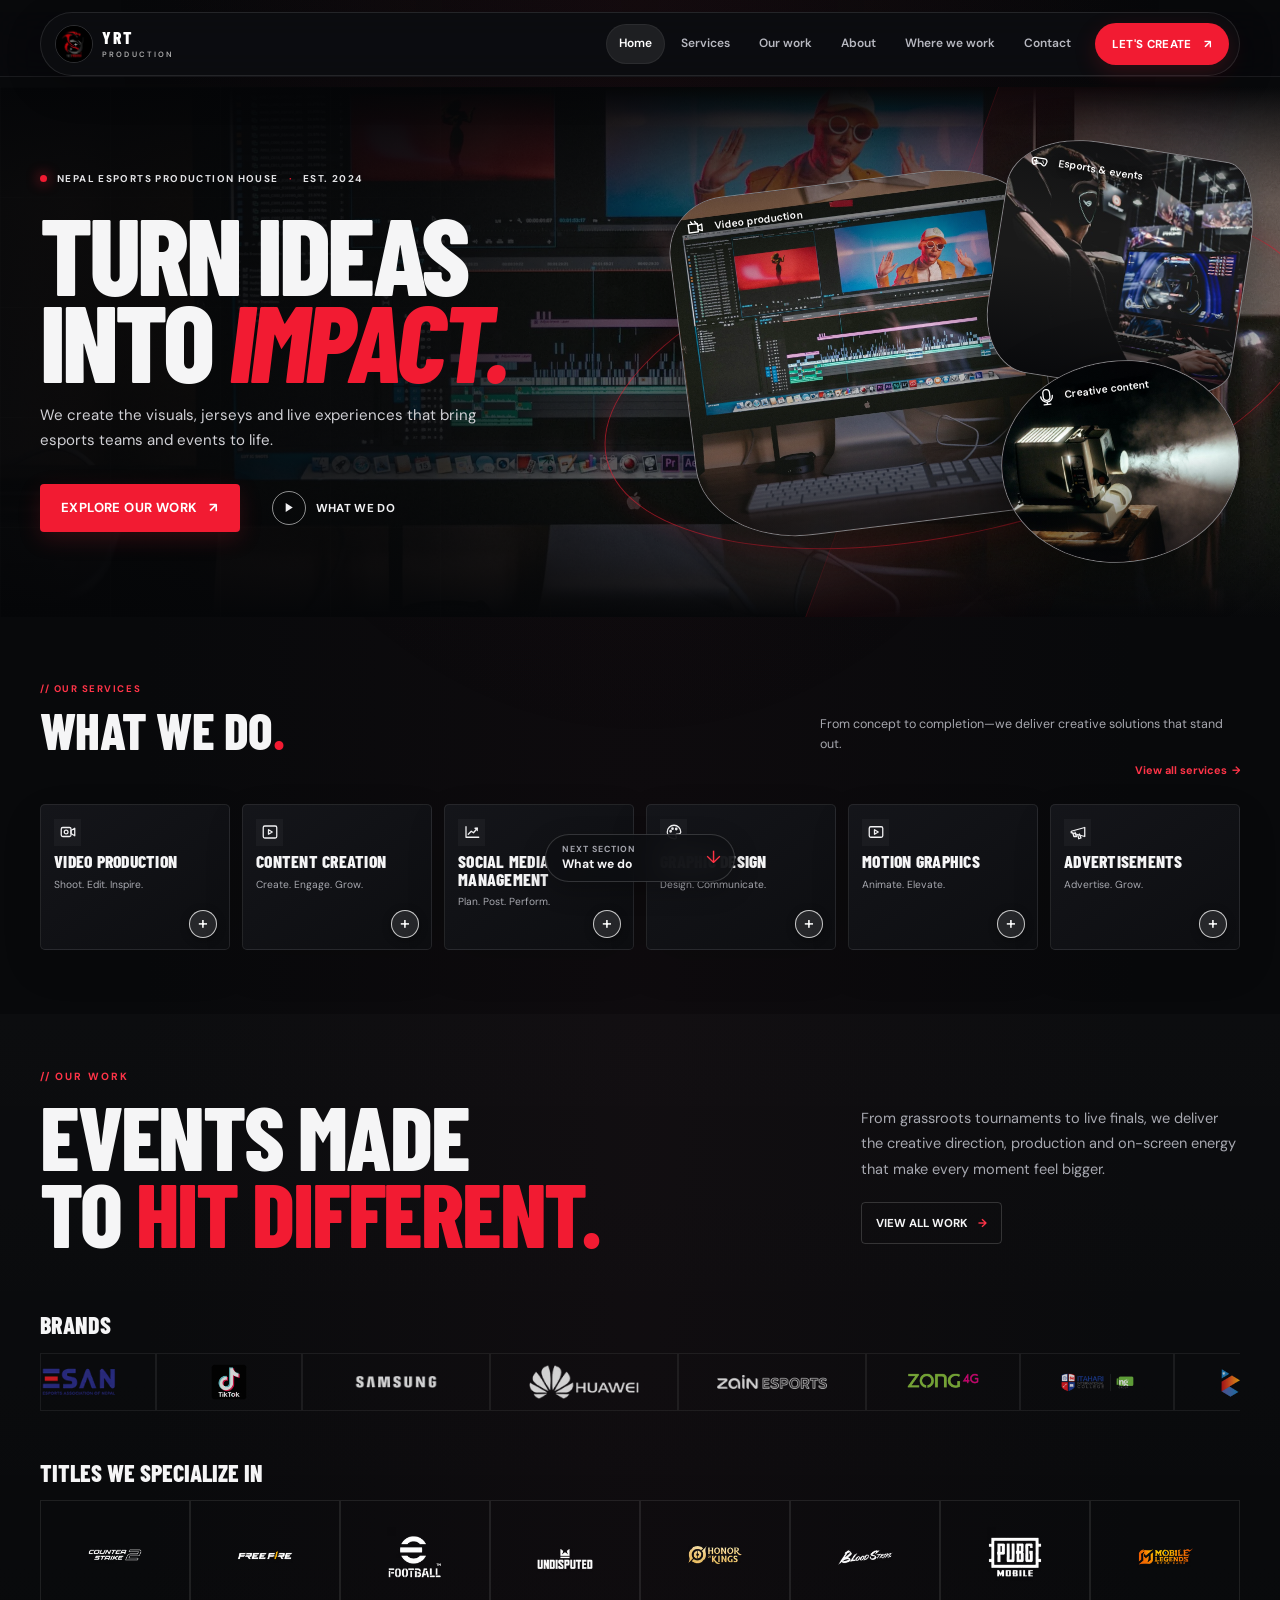
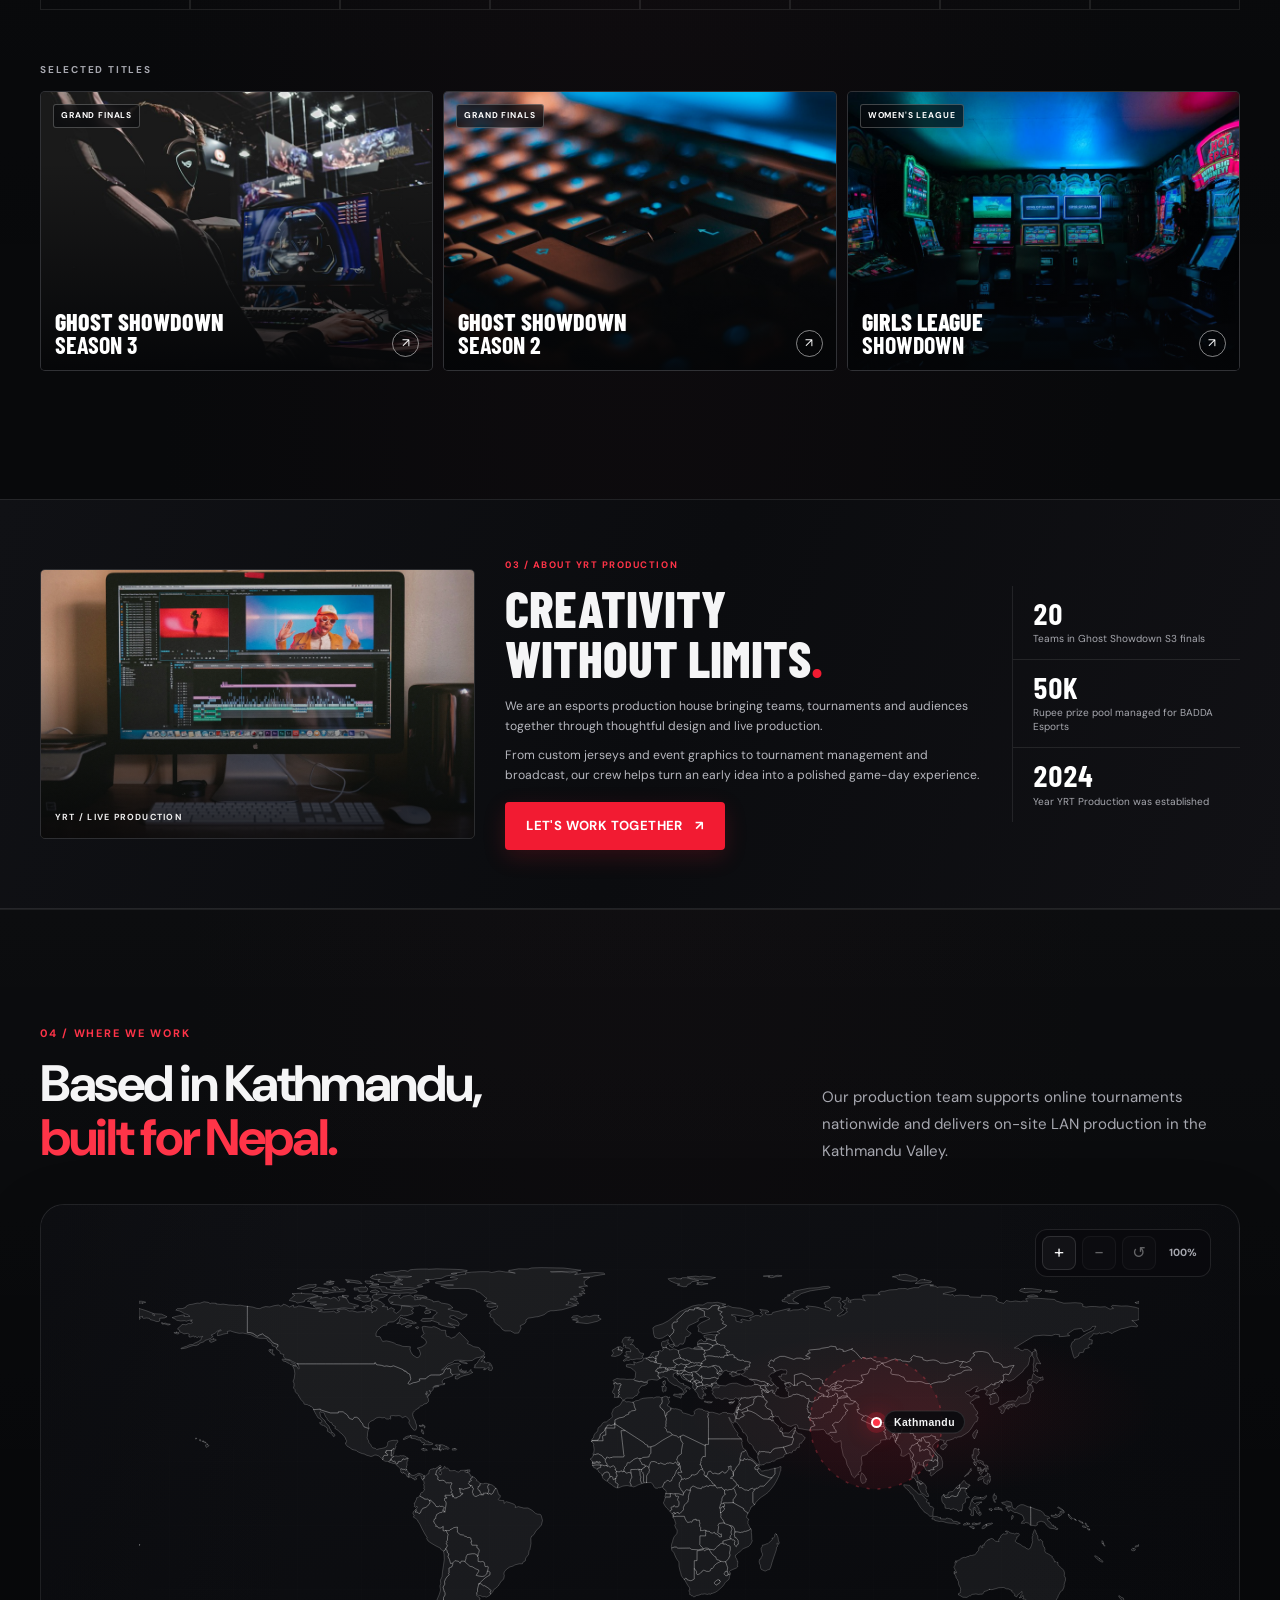
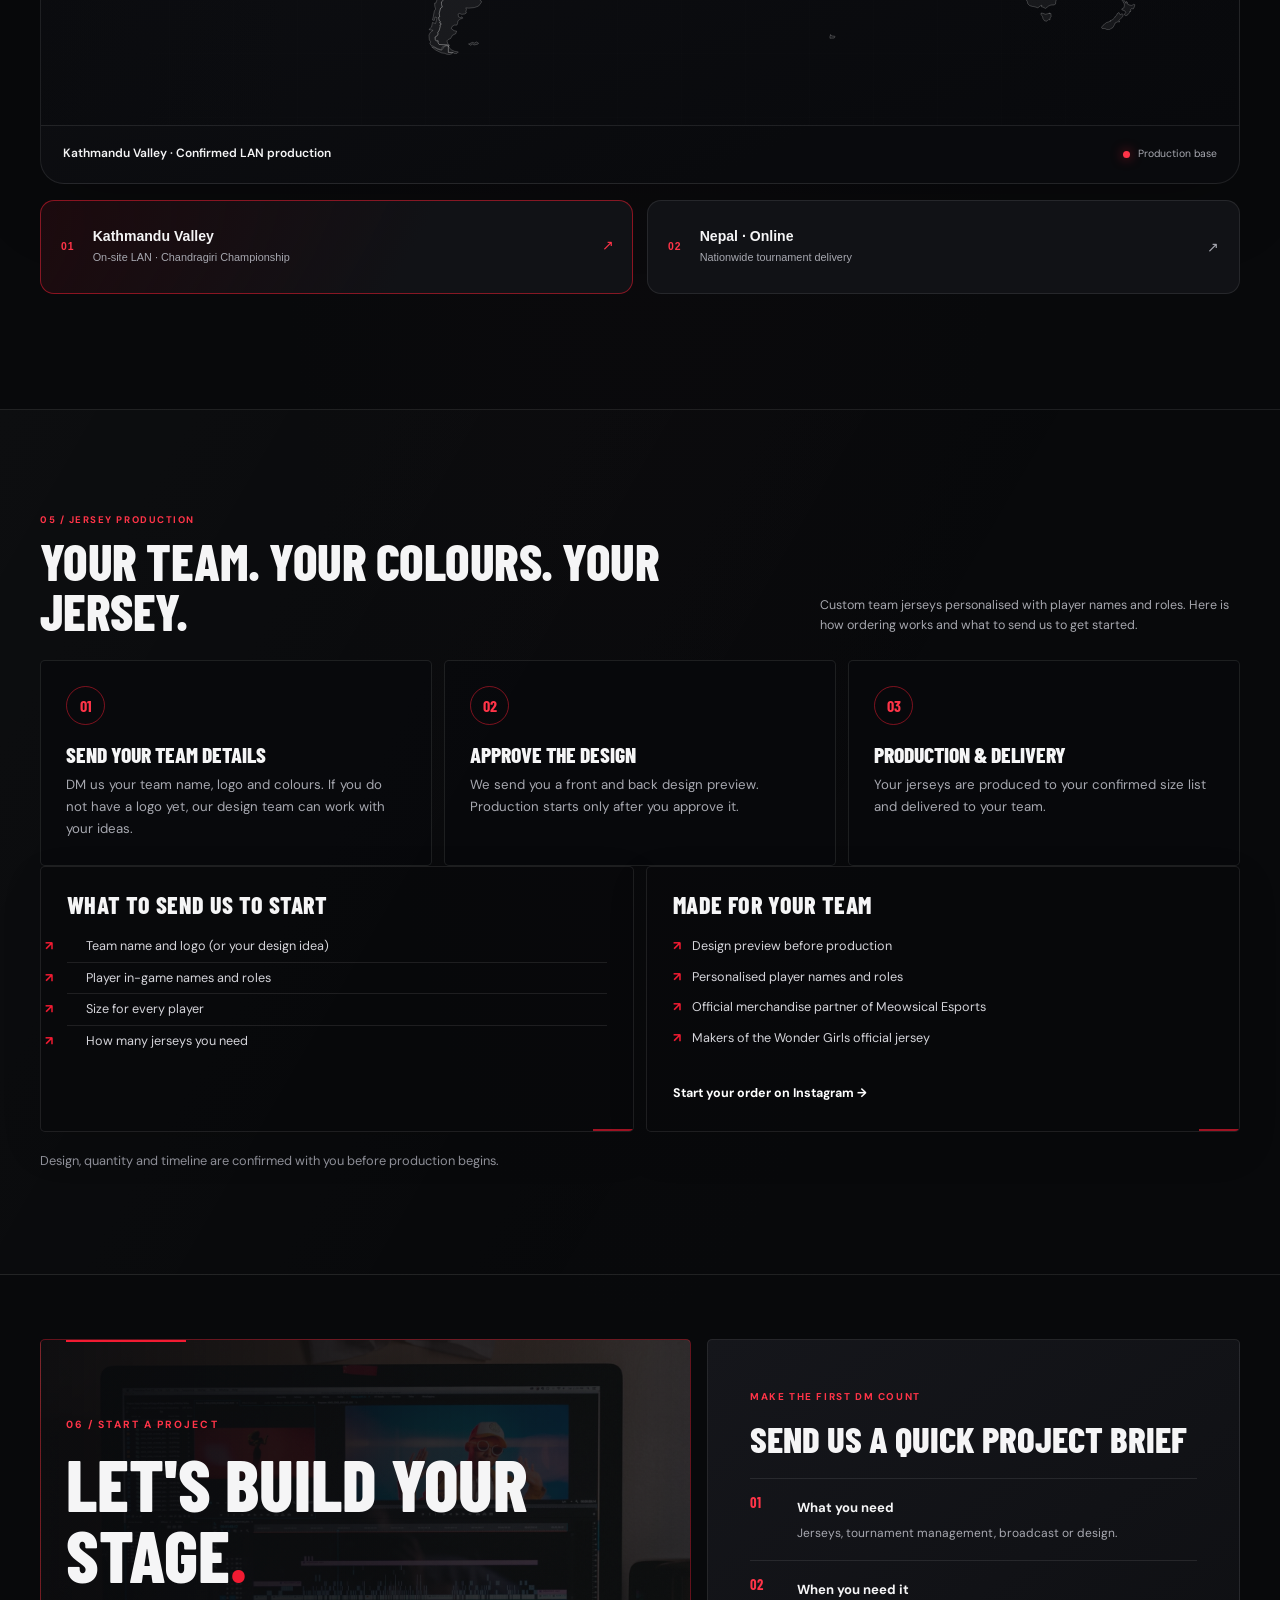
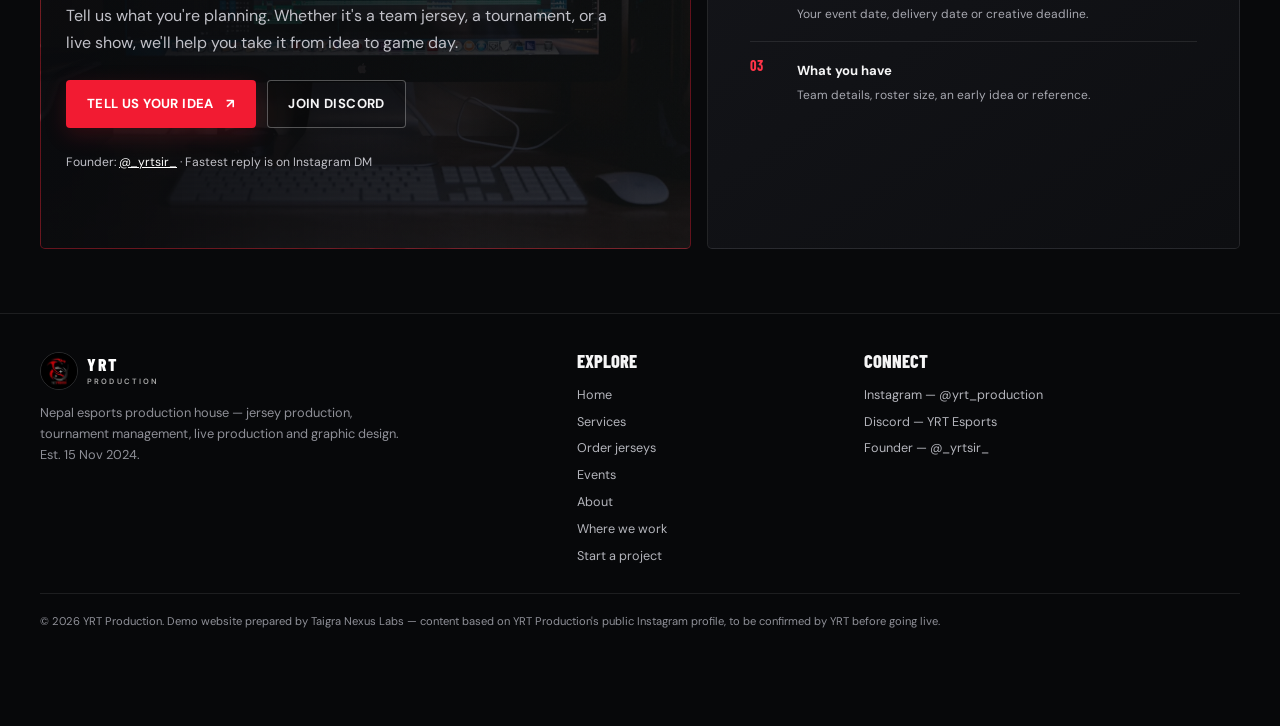
==== commit 81941e9c: "Add animated hero collage with responsive styles and visual enhancements" ====
--- a/index.html
+++ b/index.html
@@ -57,6 +57,26 @@
           <div class="hero-ctas">
             <a class="btn btn-main" href="#events">Explore our work <span aria-hidden="true">↗</span></a>
             <a class="btn btn-play" href="#services"><span class="play-icon" aria-hidden="true"><svg viewBox="0 0 24 24" focusable="false"><path d="M8 5.5v13l10-6.5z"/></svg></span><span class="play-label">What we do</span></a>
+          </div>
+        </div>
+        <div class="hero-visual" aria-hidden="true">
+          <div class="hero-card hero-card--main">
+            <div class="hero-card-inner">
+              <img src="img/production-hero.webp" alt="" fetchpriority="high">
+              <span class="hero-card-label"><svg class="hero-card-icon" viewBox="0 0 24 24" fill="none" stroke="currentColor" stroke-width="1.6" stroke-linecap="round" stroke-linejoin="round"><path d="M4 7h11v10H4z"/><path d="m15 10 5-2v8l-5-2"/><path d="m7 4 2 3m3-3 2 3"/></svg> Video production</span>
+            </div>
+          </div>
+          <div class="hero-card hero-card--event">
+            <div class="hero-card-inner">
+              <img src="img/event-ghost.jpg" alt="">
+              <span class="hero-card-label"><svg class="hero-card-icon" viewBox="0 0 24 24" fill="none" stroke="currentColor" stroke-width="1.6" stroke-linecap="round" stroke-linejoin="round"><path d="M6 9h12a3 3 0 0 1 2.8 3.9l-1.1 3.2a2 2 0 0 1-3.2.9L14 15h-4l-2.5 2a2 2 0 0 1-3.2-.9l-1.1-3.2A3 3 0 0 1 6 9Z"/><path d="M8 11v4m-2-2h4m6-1h.01M17 14h.01"/></svg> Esports &amp; events</span>
+            </div>
+          </div>
+          <div class="hero-card hero-card--content">
+            <div class="hero-card-inner">
+              <img src="img/event-lan.jpg" alt="">
+              <span class="hero-card-label"><svg class="hero-card-icon" viewBox="0 0 24 24" fill="none" stroke="currentColor" stroke-width="1.6" stroke-linecap="round" stroke-linejoin="round"><rect x="8" y="3" width="8" height="13" rx="4"/><path d="M5 11a7 7 0 0 0 14 0m-7 7v3m-4 0h8"/></svg> Creative content</span>
+            </div>
           </div>
         </div>
       </div>
--- a/style.css
+++ b/style.css
@@ -4356,4 +4356,991 @@
   .world-map .country {
     transition: none;
   }
+}
+
+/* Secondary-page visual system */
+.btn-primary {
+  color: #fff;
+  background: var(--red);
+  box-shadow: 0 8px 26px rgba(241, 29, 50, .2);
+}
+
+.btn-primary:hover {
+  background: #d60e24;
+}
+
+.site-header {
+  position: sticky;
+  top: 0;
+  z-index: 30;
+  border-bottom: 0;
+  background: transparent;
+  backdrop-filter: none;
+}
+
+.site-header .nav {
+  position: relative;
+}
+
+.page-hero {
+  position: relative;
+  overflow: hidden;
+  border-bottom: 1px solid var(--line);
+  background:
+    linear-gradient(90deg, rgba(5, 6, 8, .97) 0%, rgba(5, 6, 8, .82) 42%, rgba(5, 6, 8, .28) 100%),
+    url("img/production-hero.webp") center 42% / cover;
+}
+
+.page-hero::before {
+  position: absolute;
+  inset: 0;
+  content: "";
+  opacity: .08;
+  background-image:
+    linear-gradient(rgba(255, 255, 255, .09) 1px, transparent 1px),
+    linear-gradient(90deg, rgba(255, 255, 255, .09) 1px, transparent 1px);
+  background-size: 110px 110px;
+  mask-image: linear-gradient(90deg, #000, transparent 85%);
+}
+
+.page-hero.compact {
+  min-height: 330px;
+  display: flex;
+  align-items: center;
+  margin-top: 10px;
+}
+
+.page-hero-inner {
+  position: relative;
+  z-index: 1;
+  padding: 66px 0 58px;
+}
+
+.page-hero-inner > .kicker {
+  display: block;
+  margin-bottom: 14px;
+  color: #ff6475;
+  font-size: .68rem;
+  font-weight: 700;
+  letter-spacing: .17em;
+  text-transform: uppercase;
+}
+
+.page-hero h1 {
+  max-width: 820px;
+  color: #f5f5f6;
+  font-family: var(--font-display);
+  font-size: clamp(3.6rem, 8vw, 6.8rem);
+  letter-spacing: -.025em;
+}
+
+.page-hero p {
+  max-width: 620px;
+  margin-top: 18px;
+  color: #d0d0d5;
+  font-size: clamp(.92rem, 1.5vw, 1.08rem);
+}
+
+.section,
+.alt {
+  padding: clamp(72px, 8vw, 112px) 0;
+}
+
+.section.alt,
+.alt {
+  border-top: 1px solid var(--line);
+  border-bottom: 1px solid var(--line);
+  background: linear-gradient(120deg, rgba(255, 255, 255, .025), transparent 65%);
+}
+
+.section-header {
+  max-width: 760px;
+  margin-bottom: 34px;
+}
+
+.section-header .kicker,
+.kicker {
+  display: block;
+  margin-bottom: 12px;
+  color: var(--red-bright);
+  font-size: .68rem;
+  font-weight: 700;
+  letter-spacing: .16em;
+  text-transform: uppercase;
+}
+
+.section-header h2,
+.detail-stats + h2 {
+  color: var(--white);
+  font-family: var(--font-display);
+  font-size: clamp(2.6rem, 5vw, 4.6rem);
+  letter-spacing: -.02em;
+}
+
+.section-header p,
+.split-layout p {
+  margin-top: 12px;
+  color: var(--muted);
+}
+
+.card-grid,
+.contact-grid,
+.values-grid,
+.capability-grid,
+.process-grid {
+  display: grid;
+  grid-template-columns: repeat(2, minmax(0, 1fr));
+  gap: 16px;
+}
+
+.card-grid {
+  grid-template-columns: repeat(3, minmax(0, 1fr));
+}
+
+.card {
+  min-height: 170px;
+  padding: 26px;
+  border: 1px solid var(--line);
+  border-radius: 16px;
+  background: linear-gradient(145deg, var(--panel-2), var(--panel));
+  box-shadow: 0 16px 40px rgba(0, 0, 0, .12);
+  transition: border-color .25s ease, transform .25s ease, background .25s ease;
+}
+
+.card:hover {
+  border-color: rgba(241, 29, 50, .45);
+  transform: translateY(-3px);
+}
+
+.card h3,
+.value-card h3,
+.capability h3,
+.process-step h3 {
+  color: var(--white);
+  font-size: 1.5rem;
+}
+
+.card p,
+.value-card p,
+.capability p,
+.process-step p {
+  color: var(--muted);
+  font-size: .86rem;
+  line-height: 1.7;
+}
+
+.tag {
+  display: inline-flex;
+  width: fit-content;
+  min-height: 24px;
+  align-items: center;
+  padding: 5px 9px;
+  border: 1px solid rgba(241, 29, 50, .32);
+  border-radius: 999px;
+  background: rgba(241, 29, 50, .12);
+  color: #ff9aa5;
+  font-size: .58rem;
+  font-weight: 700;
+  letter-spacing: .08em;
+  text-transform: uppercase;
+}
+
+.text-link,
+.numbered-row,
+.event-card {
+  text-decoration: none;
+}
+
+.text-link {
+  display: inline-flex;
+  color: var(--white);
+  font-size: .82rem;
+  font-weight: 700;
+}
+
+.numbered-list {
+  border-top: 1px solid var(--line);
+}
+
+.numbered-row {
+  min-height: 128px;
+  display: grid;
+  grid-template-columns: 70px minmax(220px, .9fr) 1fr 32px;
+  align-items: center;
+  gap: 18px;
+  border-bottom: 1px solid var(--line);
+  transition: background .25s ease, padding .25s ease;
+}
+
+.numbered-row:hover {
+  padding-inline: 18px;
+  background: linear-gradient(90deg, rgba(241, 29, 50, .08), transparent 65%);
+}
+
+.row-number,
+.process-number {
+  color: var(--red-bright);
+  font-size: .68rem;
+  font-weight: 700;
+  letter-spacing: .12em;
+}
+
+.numbered-row h3 {
+  color: var(--white);
+  font-size: clamp(1.55rem, 3vw, 2.25rem);
+}
+
+.numbered-row p {
+  color: var(--muted);
+  font-size: .82rem;
+}
+
+.row-arrow {
+  color: var(--red-bright);
+  font-size: 1.35rem;
+  transition: transform .25s ease;
+}
+
+.numbered-row:hover .row-arrow {
+  transform: translateX(5px);
+}
+
+.split-layout {
+  display: grid;
+  grid-template-columns: minmax(0, 1.15fr) minmax(260px, .85fr);
+  gap: clamp(32px, 7vw, 84px);
+  align-items: start;
+}
+
+.split-layout aside {
+  padding: 28px;
+  border: 1px solid var(--line);
+  border-radius: 16px;
+  background: var(--panel);
+}
+
+.capability-grid {
+  grid-template-columns: repeat(2, minmax(0, 1fr));
+}
+
+.capability,
+.process-step,
+.value-card {
+  padding: 22px;
+  border: 1px solid var(--line);
+  border-radius: 14px;
+  background: var(--panel);
+}
+
+.capability h3,
+.process-step h3,
+.value-card h3 {
+  margin-bottom: 8px;
+  font-size: 1.25rem;
+}
+
+.process-grid {
+  position: relative;
+  grid-template-columns: repeat(4, minmax(0, 1fr));
+  gap: 12px;
+}
+
+.process-step {
+  position: relative;
+  min-height: 190px;
+}
+
+.process-number {
+  display: block;
+  margin-bottom: 28px;
+}
+
+.process-line {
+  position: absolute;
+  z-index: 2;
+  top: 44px;
+  right: 12.5%;
+  left: 12.5%;
+  height: 1px;
+  background: var(--line);
+}
+
+.detail-stats {
+  display: flex;
+  flex-wrap: wrap;
+  gap: 10px;
+  margin-top: 30px;
+}
+
+.detail-stat {
+  min-width: 150px;
+  padding: 14px 16px;
+  border: 1px solid rgba(255, 255, 255, .12);
+  border-radius: 12px;
+  background: rgba(8, 9, 12, .64);
+  backdrop-filter: blur(10px);
+}
+
+.detail-stat strong,
+.detail-stat span {
+  display: block;
+}
+
+.detail-stat strong {
+  color: var(--white);
+  font: 800 1.12rem/1 var(--font-display);
+  text-transform: uppercase;
+}
+
+.detail-stat span {
+  margin-top: 6px;
+  color: #bfc0c7;
+  font-size: .68rem;
+}
+
+.filter-pills {
+  display: flex;
+  flex-wrap: wrap;
+  gap: 8px;
+  margin-bottom: 24px;
+}
+
+.filter-btn {
+  min-height: 38px;
+  padding: 8px 13px;
+  border: 1px solid var(--line);
+  border-radius: 999px;
+  background: var(--panel);
+  color: var(--muted);
+  font: 700 .68rem/1 var(--font-body);
+  cursor: pointer;
+}
+
+.filter-btn:hover,
+.filter-btn.active {
+  border-color: var(--red);
+  background: var(--red);
+  color: #fff;
+}
+
+.event-grid {
+  display: grid;
+  grid-template-columns: repeat(3, minmax(0, 1fr));
+  gap: 16px;
+}
+
+.event-card {
+  position: relative;
+  min-height: 390px;
+  display: block;
+  overflow: hidden;
+  border: 1px solid var(--line);
+  border-radius: 16px;
+  background: var(--panel);
+  transition: border-color .25s ease, transform .25s ease;
+}
+
+.event-card:hover {
+  border-color: rgba(241, 29, 50, .48);
+  transform: translateY(-4px);
+}
+
+.event-card img {
+  width: 100%;
+  height: 280px;
+  object-fit: cover;
+  filter: saturate(.88) contrast(1.04);
+  transition: transform .45s ease, filter .45s ease;
+}
+
+.event-card:hover img {
+  transform: scale(1.025);
+  filter: saturate(1) contrast(1.04);
+}
+
+.event-content {
+  min-height: 110px;
+  padding: 18px;
+}
+
+.event-content .tag {
+  margin-bottom: 10px;
+}
+
+.event-content h3 {
+  color: var(--white);
+  font-size: 1.55rem;
+}
+
+.event-content p {
+  margin-top: 6px;
+  color: var(--muted);
+  font-size: .76rem;
+}
+
+.event-card.is-hidden {
+  display: none;
+}
+
+.about-story {
+  display: grid;
+  grid-template-columns: minmax(0, 1fr) minmax(280px, .72fr);
+  gap: 40px;
+  align-items: center;
+}
+
+.about-story p {
+  max-width: 650px;
+  margin-top: 14px;
+  color: var(--muted);
+}
+
+.placeholder-banner {
+  min-height: 280px;
+  display: grid;
+  padding: 24px;
+  place-items: center;
+  border: 1px solid var(--line);
+  border-radius: 16px;
+  background:
+    linear-gradient(rgba(255, 255, 255, .04) 1px, transparent 1px),
+    linear-gradient(90deg, rgba(255, 255, 255, .04) 1px, transparent 1px),
+    var(--panel);
+  background-size: 40px 40px;
+  color: var(--muted);
+  text-align: center;
+  text-transform: uppercase;
+  letter-spacing: .08em;
+  font-size: .68rem;
+}
+
+.values-grid {
+  grid-template-columns: repeat(4, minmax(0, 1fr));
+}
+
+.value-card > span {
+  display: block;
+  margin-bottom: 38px;
+  color: var(--red-bright);
+  font-size: .68rem;
+  font-weight: 700;
+}
+
+.contact-grid {
+  grid-template-columns: repeat(4, minmax(0, 1fr));
+}
+
+.contact-card {
+  min-height: 230px;
+}
+
+.contact-card h3 {
+  margin-bottom: 12px;
+}
+
+.contact-card .text-link {
+  margin-top: 20px;
+  color: #ff6475;
+}
+
+.contact-form {
+  display: grid;
+  grid-template-columns: repeat(2, minmax(0, 1fr));
+  gap: 14px;
+}
+
+.form-field {
+  display: grid;
+  gap: 7px;
+}
+
+.form-field.full {
+  grid-column: 1 / -1;
+}
+
+.form-field label {
+  color: var(--white);
+  font-size: .68rem;
+  font-weight: 700;
+  letter-spacing: .06em;
+  text-transform: uppercase;
+}
+
+.form-field input,
+.form-field select,
+.form-field textarea {
+  width: 100%;
+  border: 1px solid var(--line);
+  border-radius: 9px;
+  background: var(--panel);
+  color: var(--white);
+  font: 500 .86rem/1.5 var(--font-body);
+  outline: none;
+}
+
+.form-field input,
+.form-field select {
+  height: 48px;
+  padding: 0 13px;
+}
+
+.form-field textarea {
+  min-height: 150px;
+  resize: vertical;
+  padding: 12px 13px;
+}
+
+.form-field input:focus,
+.form-field select:focus,
+.form-field textarea:focus {
+  border-color: var(--red);
+  box-shadow: 0 0 0 3px rgba(241, 29, 50, .1);
+}
+
+.cta-band {
+  position: relative;
+  overflow: hidden;
+  padding: clamp(62px, 8vw, 96px) 24px;
+  border-top: 1px solid var(--line);
+  border-bottom: 1px solid var(--line);
+  background:
+    radial-gradient(ellipse at 50% 100%, rgba(241, 29, 50, .12), transparent 55%),
+    linear-gradient(145deg, var(--panel-2), var(--panel));
+  text-align: center;
+}
+
+.cta-band h2 {
+  font-size: clamp(2.8rem, 6vw, 5.2rem);
+}
+
+.cta-band p {
+  max-width: 620px;
+  margin: 14px auto 24px;
+  color: var(--muted);
+}
+
+.hero-actions {
+  display: flex;
+  flex-wrap: wrap;
+  gap: 10px;
+}
+
+.faq-list {
+  border-top: 1px solid var(--line);
+}
+
+.faq-list details {
+  border-bottom: 1px solid var(--line);
+}
+
+.faq-list summary {
+  min-height: 76px;
+  display: flex;
+  align-items: center;
+  cursor: pointer;
+  color: var(--white);
+  font: 700 1.12rem/1.3 var(--font-display);
+  text-transform: uppercase;
+}
+
+.faq-list details p {
+  max-width: 760px;
+  padding: 0 0 22px;
+  color: var(--muted);
+  font-size: .86rem;
+}
+
+.physics-playground {
+  position: relative;
+  min-height: 300px;
+  overflow: hidden;
+  border: 1px solid var(--line);
+  border-radius: 16px;
+  background:
+    linear-gradient(rgba(255, 255, 255, .035) 1px, transparent 1px),
+    linear-gradient(90deg, rgba(255, 255, 255, .035) 1px, transparent 1px),
+    var(--panel);
+  background-size: 36px 36px;
+}
+
+.physics-chip {
+  position: absolute;
+  display: inline-flex;
+  min-height: 42px;
+  align-items: center;
+  padding: 8px 14px;
+  border: 1px solid var(--line);
+  border-radius: 999px;
+  background: var(--panel-2);
+  color: var(--white);
+  font-size: .72rem;
+  font-weight: 700;
+}
+
+.site-footer,
+.footer {
+  padding: 72px 0 150px;
+  border-top: 1px solid var(--line);
+  background: rgba(7, 8, 10, .72);
+}
+
+.footer-grid {
+  display: grid;
+  grid-template-columns: 1.5fr repeat(3, 1fr);
+  gap: 30px;
+}
+
+.footer-grid > div {
+  display: flex;
+  flex-direction: column;
+  align-items: flex-start;
+  gap: 8px;
+}
+
+.footer-grid h3 {
+  margin-bottom: 8px;
+  color: var(--white);
+  font-size: .82rem;
+  letter-spacing: .08em;
+}
+
+.footer-grid a,
+.site-footer a {
+  color: var(--muted);
+  font-size: .76rem;
+  text-decoration: none;
+}
+
+.footer-grid a:hover,
+.site-footer a:hover {
+  color: var(--red-bright);
+}
+
+.footer-grid p,
+.footer-bottom {
+  color: var(--muted);
+  font-size: .76rem;
+}
+
+.footer-bottom {
+  margin-top: 42px;
+  padding-top: 18px;
+  border-top: 1px solid var(--line);
+}
+
+@media (max-width: 900px) {
+  .page-hero.compact {
+    min-height: 300px;
+  }
+
+  .card-grid,
+  .event-grid,
+  .contact-grid {
+    grid-template-columns: repeat(2, minmax(0, 1fr));
+  }
+
+  .values-grid,
+  .process-grid {
+    grid-template-columns: repeat(2, minmax(0, 1fr));
+  }
+
+  .footer-grid {
+    grid-template-columns: repeat(2, minmax(0, 1fr));
+  }
+}
+
+@media (max-width: 680px) {
+  .page-hero.compact {
+    min-height: 270px;
+  }
+
+  .page-hero h1 {
+    font-size: clamp(3.15rem, 16vw, 4.6rem);
+  }
+
+  .page-hero p {
+    max-width: 92%;
+  }
+
+  .section,
+  .alt {
+    padding: 64px 0;
+  }
+
+  .section-header {
+    margin-bottom: 26px;
+  }
+
+  .section-header h2 {
+    font-size: clamp(2.35rem, 12vw, 3.6rem);
+  }
+
+  .card-grid,
+  .contact-grid,
+  .values-grid,
+  .process-grid,
+  .event-grid,
+  .split-layout,
+  .about-story,
+  .capability-grid,
+  .contact-form {
+    grid-template-columns: 1fr;
+  }
+
+  .numbered-row {
+    min-height: 112px;
+    grid-template-columns: 42px 1fr 24px;
+  }
+
+  .numbered-row p {
+    display: none;
+  }
+
+  .event-card {
+    min-height: 330px;
+  }
+
+  .event-card img {
+    height: 230px;
+  }
+
+  .detail-stat {
+    flex: 1 1 130px;
+  }
+
+  .form-field.full {
+    grid-column: auto;
+  }
+
+  .footer-grid {
+    grid-template-columns: repeat(2, minmax(0, 1fr));
+  }
+}
+
+/* Animated hero collage */
+.hero>.wrap {
+  isolation: isolate;
+}
+
+.hero-copy {
+  width: 52%;
+}
+
+.hero-visual {
+  position: absolute;
+  z-index: 1;
+  top: 50%;
+  right: -1%;
+  width: 51%;
+  height: min(440px, 88%);
+  transform: translateY(-50%);
+  pointer-events: none;
+}
+
+.hero-visual::before {
+  position: absolute;
+  inset: 20% -11% 8% -7%;
+  content: "";
+  transform: rotate(-13deg);
+  border: 1px solid rgba(241, 29, 50, .58);
+  border-radius: 50%;
+  box-shadow: 0 0 24px rgba(241, 29, 50, .14), inset 0 0 18px rgba(241, 29, 50, .08);
+}
+
+.hero-card {
+  position: absolute;
+  filter: drop-shadow(0 20px 30px rgba(0, 0, 0, .45));
+  transform-origin: center;
+  animation: hero-card-enter .9s cubic-bezier(.2, .75, .25, 1) var(--card-enter-delay) both;
+}
+
+.hero-card-inner {
+  position: relative;
+  width: 100%;
+  height: 100%;
+  overflow: hidden;
+  border: 1px solid rgba(255, 255, 255, .46);
+  background: #15161b;
+  box-shadow: inset 0 0 0 1px rgba(241, 29, 50, .16);
+  animation: hero-card-float 5.4s ease-in-out var(--card-float-delay) infinite;
+}
+
+.hero-card-inner::after {
+  position: absolute;
+  inset: 0;
+  content: "";
+  background: linear-gradient(180deg, rgba(6, 7, 10, .45), transparent 34%, transparent 52%, rgba(6, 7, 10, .8));
+}
+
+.hero-card img {
+  width: 100%;
+  height: 100%;
+  object-fit: cover;
+}
+
+.hero-card-label {
+  position: absolute;
+  z-index: 1;
+  top: 17px;
+  left: 18px;
+  display: inline-flex;
+  align-items: center;
+  gap: 9px;
+  color: #fff;
+  font-size: clamp(.55rem, .8vw, .75rem);
+  font-weight: 600;
+  letter-spacing: .01em;
+  text-shadow: 0 2px 8px rgba(0, 0, 0, .8);
+  text-transform: none;
+}
+
+.hero-card-icon {
+  width: 20px;
+  height: 20px;
+  flex: 0 0 auto;
+}
+
+.hero-card--main {
+  top: 10%;
+  left: 7%;
+  width: 59%;
+  height: 81%;
+  --card-enter-delay: .12s;
+  --card-float-delay: 1.32s;
+}
+
+.hero-card--main .hero-card-inner {
+  transform: rotate(-7deg);
+  border-radius: 16% 26% 12% 30% / 16% 15% 25% 23%;
+}
+
+.hero-card--event {
+  top: 2%;
+  right: 1%;
+  width: 41%;
+  height: 56%;
+  --card-enter-delay: .3s;
+  --card-float-delay: 1.5s;
+}
+
+.hero-card--event .hero-card-inner {
+  transform: rotate(9deg);
+  border-radius: 34% 14% 28% 19% / 23% 33% 14% 27%;
+}
+
+.hero-card--content {
+  right: 2%;
+  bottom: 1%;
+  width: 39%;
+  height: 47%;
+  --card-enter-delay: .46s;
+  --card-float-delay: 1.66s;
+}
+
+.hero-card--content .hero-card-inner {
+  transform: rotate(-7deg);
+  border-radius: 50%;
+}
+
+.hero-card--content .hero-card-label {
+  left: 18%;
+}
+
+@keyframes hero-card-enter {
+  from {
+    opacity: 0;
+    transform: translateY(34px) scale(.52);
+  }
+
+  to {
+    opacity: 1;
+    transform: translateY(0) scale(1);
+  }
+}
+
+@keyframes hero-card-float {
+  0%,
+  100% {
+    translate: 0 0;
+  }
+
+  50% {
+    translate: 0 -9px;
+  }
+}
+
+@media (max-width: 900px) {
+  .hero-visual {
+    right: -3%;
+    width: 47%;
+    height: 78%;
+  }
+
+  .hero-copy {
+    width: 54%;
+  }
+
+  .hero-card-label {
+    top: 12px;
+    left: 12px;
+    gap: 6px;
+    font-size: .56rem;
+  }
+}
+
+@media (max-width: 680px) {
+  .hero-visual {
+    top: auto;
+    right: -7%;
+    bottom: 1%;
+    width: 50%;
+    height: 43%;
+    transform: none;
+    opacity: .43;
+  }
+
+  .hero-visual::before {
+    inset: 16% -13% 4% -13%;
+  }
+
+  .hero-copy {
+    width: 100%;
+  }
+
+  .hero-card-label {
+    top: 8px;
+    left: 8px;
+    font-size: .48rem;
+  }
+
+  .hero-card-icon {
+    width: 16px;
+    height: 16px;
+  }
+}
+
+@media (max-width: 380px) {
+  .hero-visual {
+    right: -11%;
+    width: 52%;
+    height: 38%;
+    opacity: .32;
+  }
+}
+
+@media (prefers-reduced-motion: reduce) {
+  .hero-card,
+  .hero-card-inner {
+    animation: none;
+  }
+
+  .physics-playground {
+    min-height: 240px;
+  }
+
+  .physics-chip {
+    min-height: 36px;
+    padding: 7px 10px;
+    font-size: .62rem;
+  }
 }
